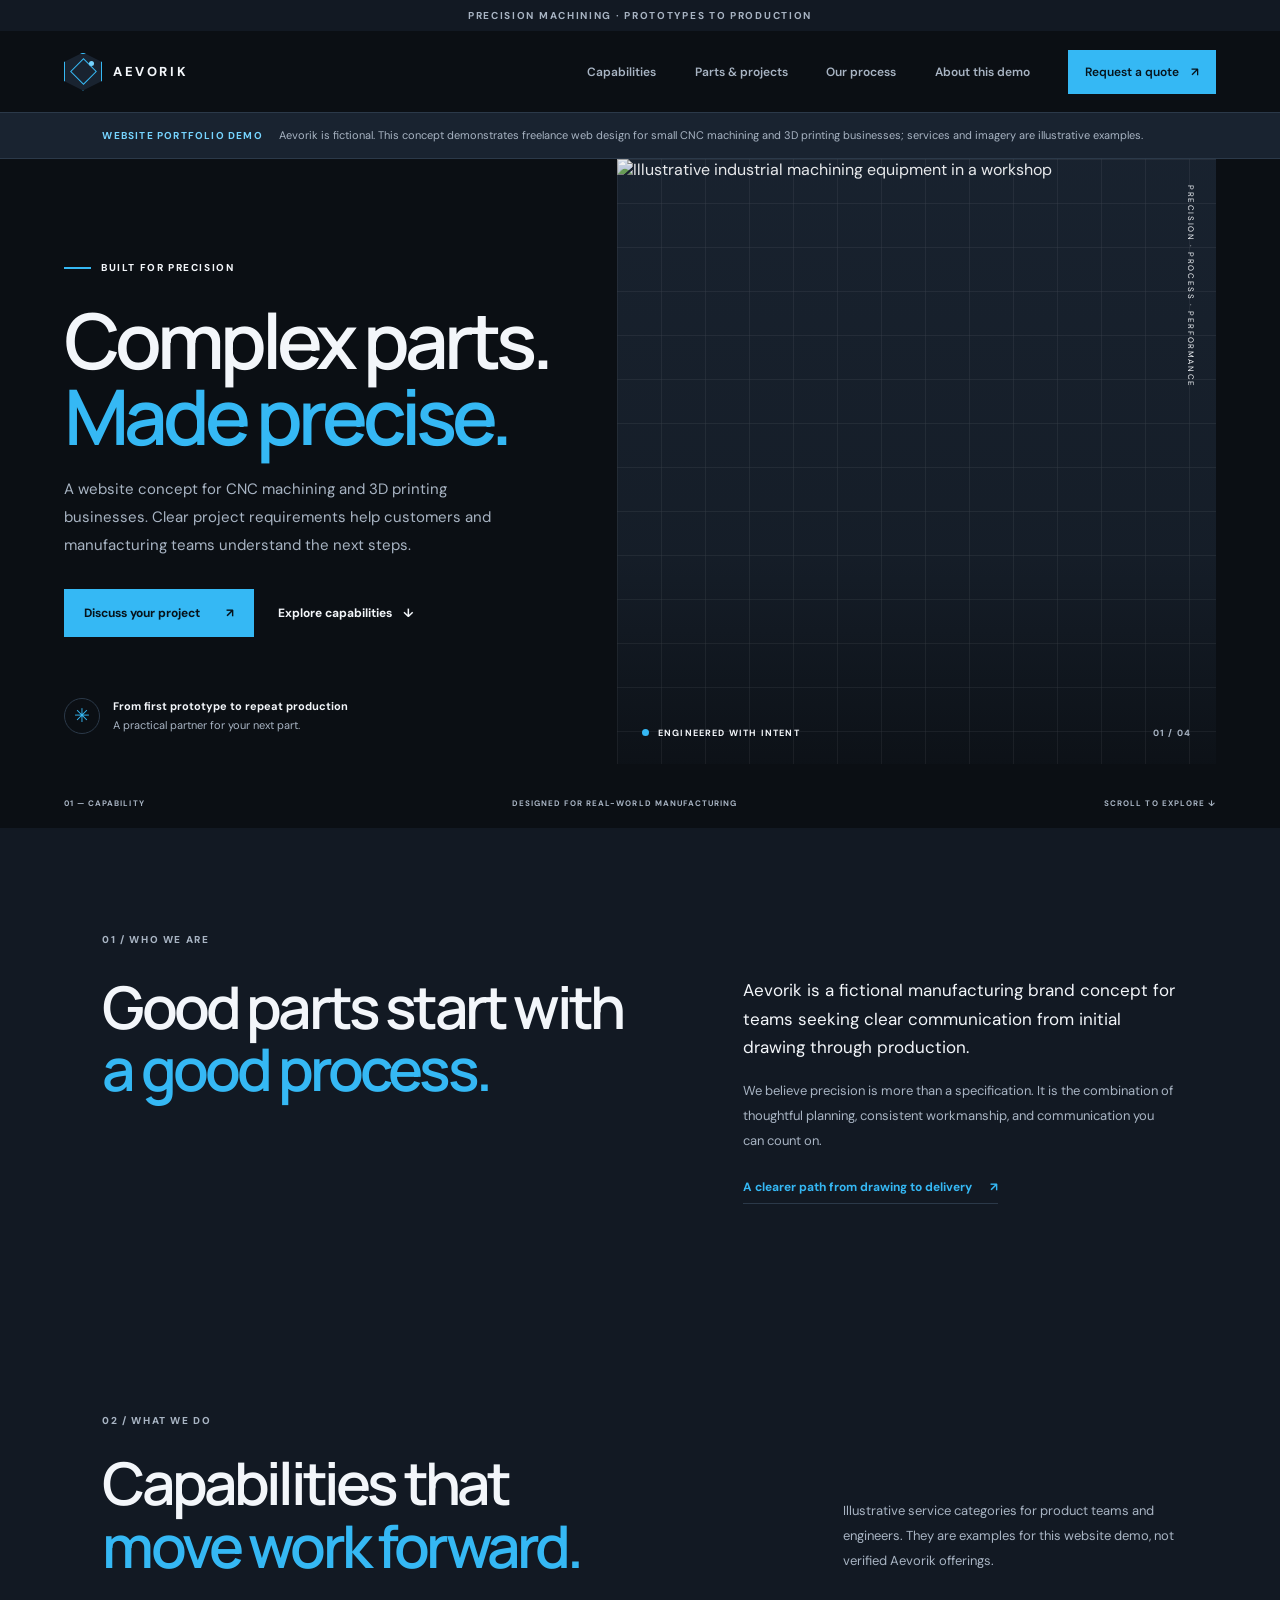
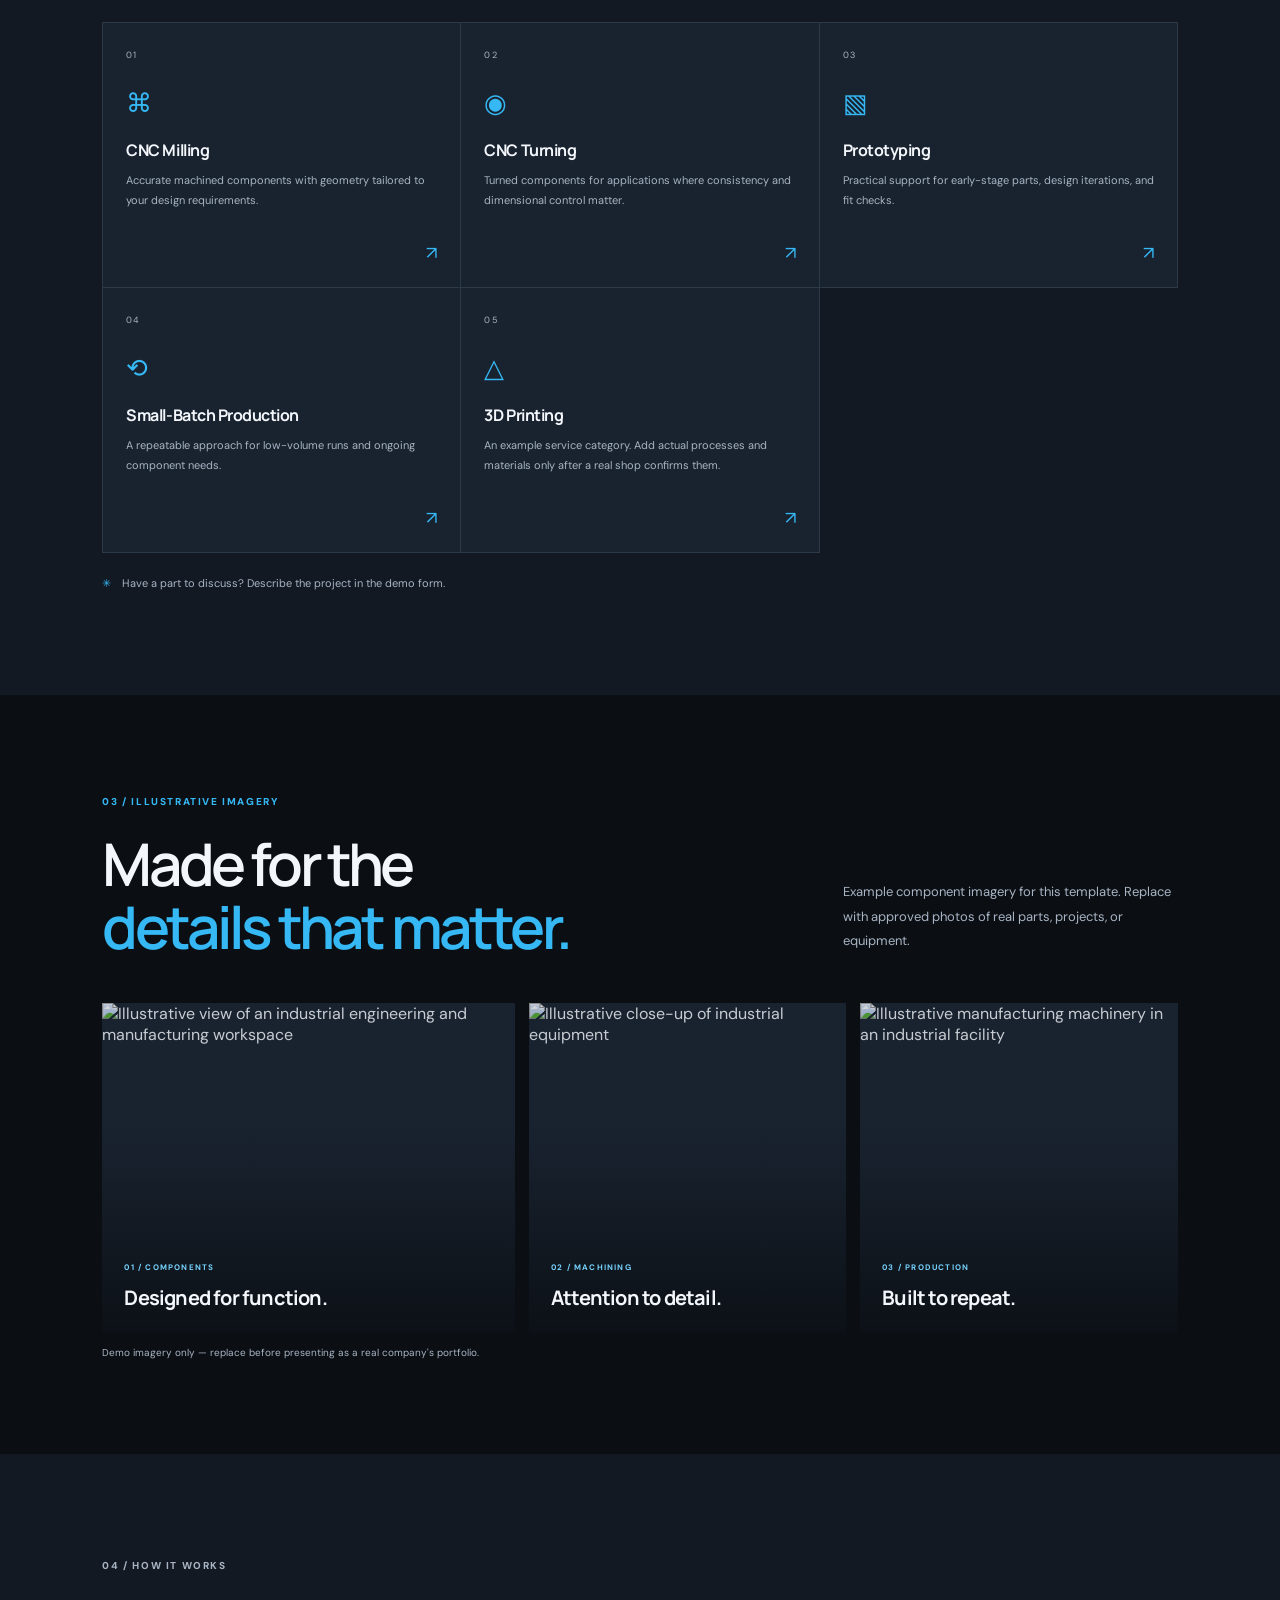
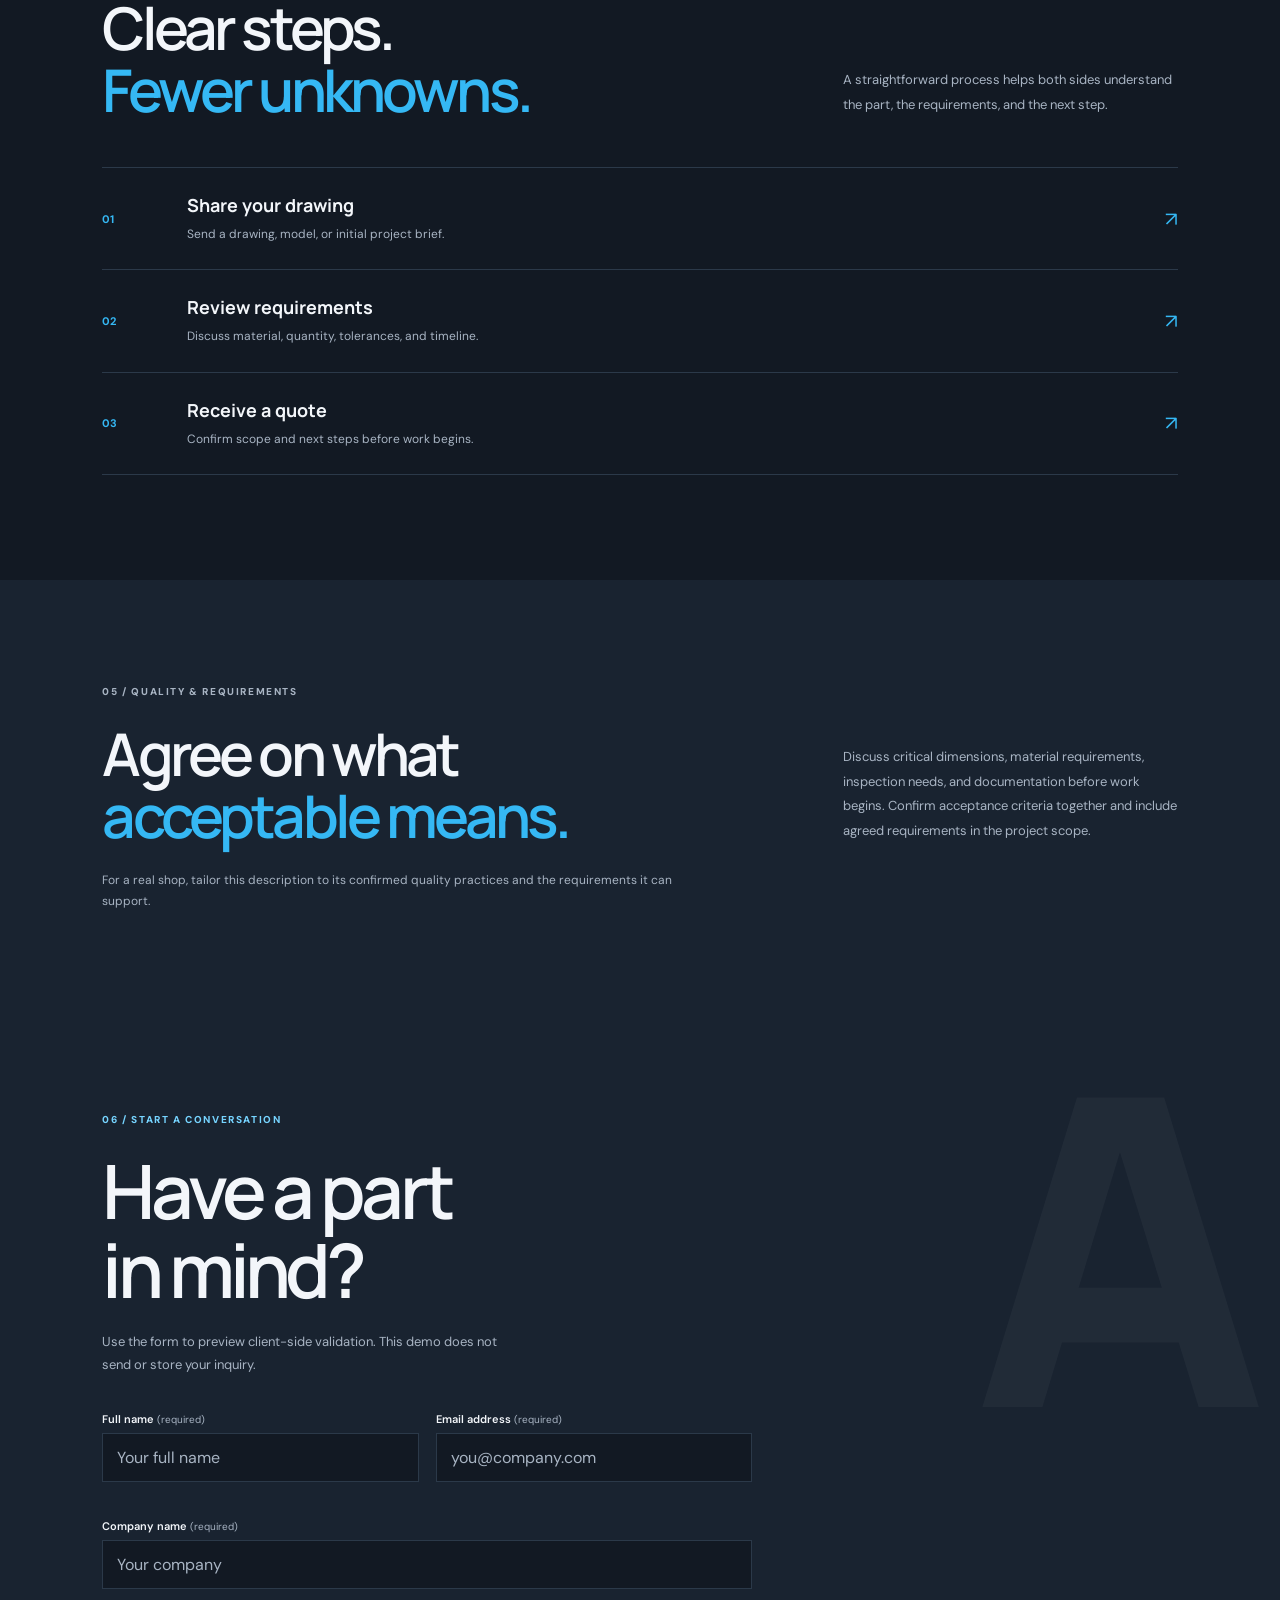
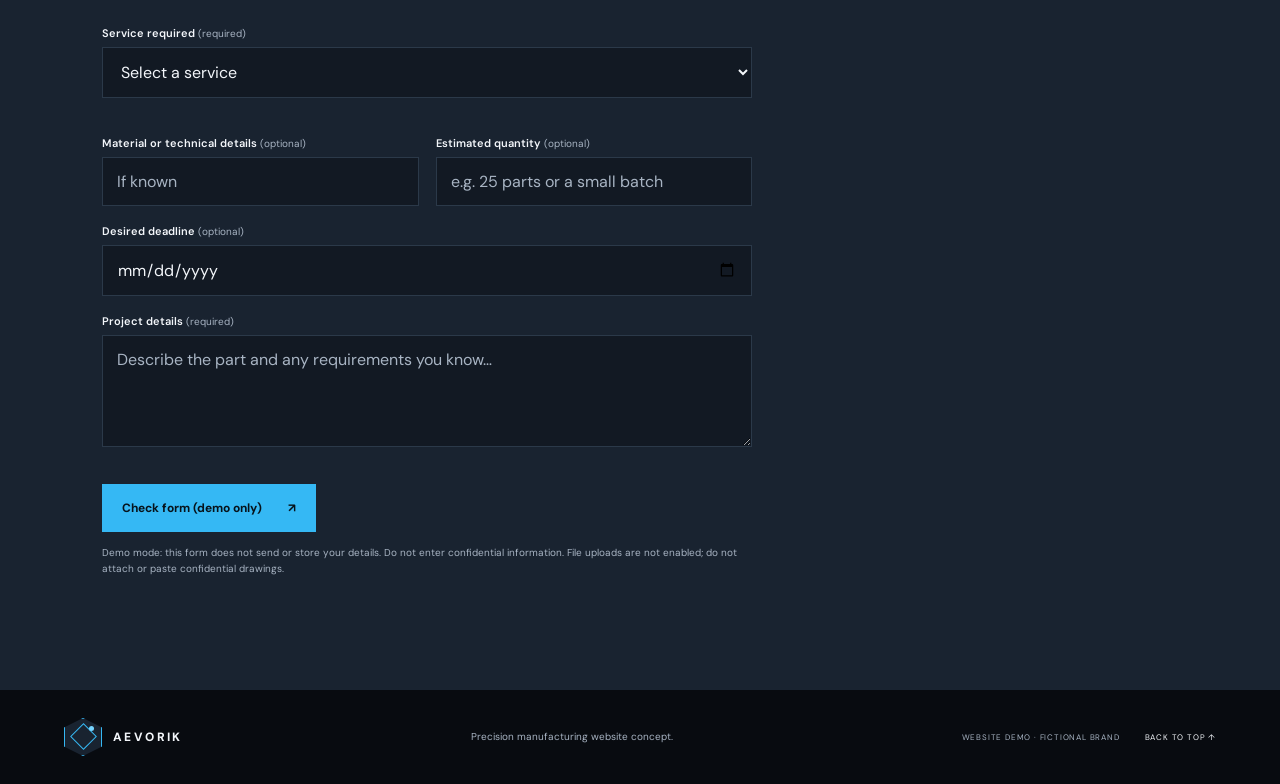
==== index.html @ 2312ad42 "Improve Aevorik demo form and configuration Co-authored-by: Copilot <223556219+Copilot@users.noreply" ====
<!doctype html>
<html lang="en">
<head>
  <meta charset="utf-8">
  <meta name="viewport" content="width=device-width, initial-scale=1">
  <meta name="description" content="Aevorik is a fictional website demo for small CNC machining and 3D-printing businesses, with illustrative service categories and a non-submitting quote form.">
  <meta property="og:title" content="Aevorik | Precision Manufacturing">
  <meta property="og:description" content="A fictional website concept for small CNC machining and 3D-printing businesses. The quote form is not connected to a submission service.">
  <meta property="og:type" content="website">
  <title>Aevorik | Precision Manufacturing</title>
  <link rel="icon" type="image/svg+xml" href="favicon.svg">
  <link rel="preconnect" href="https://fonts.googleapis.com">
  <link rel="preconnect" href="https://fonts.gstatic.com" crossorigin>
  <link href="https://fonts.googleapis.com/css2?family=DM+Sans:wght@400;600;700&family=Manrope:wght@600;700;800&display=swap" rel="stylesheet">
  <link rel="stylesheet" href="style.css">
  <script src="site-config.js" defer></script>
  <script src="script.js" defer></script>
</head>
<body>
  <div class="announcement">PRECISION MACHINING · PROTOTYPES TO PRODUCTION</div>
  <header class="site-header">
    <a class="brand" href="#home" aria-label="Aevorik home">
      <span class="brand-mark" aria-hidden="true"></span>
      <span class="brand-name">AEVORIK</span>
    </a>
    <button class="menu-toggle" type="button" aria-label="Open navigation" aria-controls="main-navigation" aria-expanded="false">☰</button>
    <nav class="nav" id="main-navigation" aria-label="Main navigation">
      <a href="#capabilities">Capabilities</a>
      <a href="#parts">Parts & projects</a>
      <a href="#process">Our process</a>
      <a href="#about-demo">About this demo</a>
      <a class="nav-cta" href="#quote">Request a quote <span aria-hidden="true">↗</span></a>
    </nav>
  </header>

  <aside class="site-demo-notice" id="about-demo" aria-label="About this website demo">
    <strong>Website portfolio demo</strong>
    <span>Aevorik is fictional. This concept demonstrates freelance web design for small CNC machining and 3D printing businesses; services and imagery are illustrative examples.</span>
  </aside>

  <main>
    <section class="hero" id="home">
      <div class="hero-copy">
        <p class="eyebrow"><span class="eyebrow-line"></span> BUILT FOR PRECISION</p>
        <h1>Complex parts.<br><span>Made precise.</span></h1>
        <p class="hero-description">A website concept for CNC machining and 3D printing businesses. Clear project requirements help customers and manufacturing teams understand the next steps.</p>
        <div class="hero-actions">
          <a class="button button-primary" href="#quote">Discuss your project <span aria-hidden="true">↗</span></a>
          <a class="text-link" href="#capabilities">Explore capabilities <span aria-hidden="true">↓</span></a>
        </div>
        <div class="hero-proof">
          <div class="proof-icon" aria-hidden="true">✳</div>
          <p><strong>From first prototype to repeat production</strong><br><span>A practical partner for your next part.</span></p>
        </div>
      </div>
      <div class="hero-visual">
        <div class="visual-grid"></div>
        <img src="https://images.unsplash.com/photo-1567789884554-0b844b597180?auto=format&fit=crop&w=1400&q=85" alt="Illustrative industrial machining equipment in a workshop" width="1400" height="933" fetchpriority="high">
        <div class="visual-label"><span class="status-dot"></span> ENGINEERED WITH INTENT <span class="label-number">01 / 04</span></div>
        <div class="vertical-note">PRECISION · PROCESS · PERFORMANCE</div>
      </div>
      <div class="hero-bottom"><span>01 — CAPABILITY</span><span>DESIGNED FOR REAL-WORLD MANUFACTURING</span><span>SCROLL TO EXPLORE ↓</span></div>
    </section>

    <section class="intro section-wrap">
      <div class="section-kicker">01 / WHO WE ARE</div>
      <div class="intro-content">
        <h2>Good parts start with<br><span>a good process.</span></h2>
        <div>
          <p class="lead"><span data-brand-name>Aevorik</span> is a fictional manufacturing brand concept for teams seeking clear communication from initial drawing through production.</p>
          <p class="muted">We believe precision is more than a specification. It is the combination of thoughtful planning, consistent workmanship, and communication you can count on.</p>
          <a class="underlined-link" href="#process">A clearer path from drawing to delivery <span aria-hidden="true">↗</span></a>
        </div>
      </div>
    </section>

    <section class="capabilities section-wrap" id="capabilities">
      <div class="section-heading">
        <div><div class="section-kicker">02 / WHAT WE DO</div><h2>Capabilities that<br><span>move work forward.</span></h2></div>
        <p>Illustrative service categories for product teams and engineers. They are examples for this website demo, not verified Aevorik offerings.</p>
      </div>
      <div class="capability-grid">
        <article class="capability-card">
          <div class="card-number">01</div><div class="cap-icon" aria-hidden="true">⌘</div>
          <h3>CNC Milling</h3><p>Accurate machined components with geometry tailored to your design requirements.</p><a href="#quote" aria-label="Ask about CNC milling">↗</a>
        </article>
        <article class="capability-card">
          <div class="card-number">02</div><div class="cap-icon" aria-hidden="true">◉</div>
          <h3>CNC Turning</h3><p>Turned components for applications where consistency and dimensional control matter.</p><a href="#quote" aria-label="Ask about CNC turning">↗</a>
        </article>
        <article class="capability-card">
          <div class="card-number">03</div><div class="cap-icon" aria-hidden="true">▧</div>
          <h3>Prototyping</h3><p>Practical support for early-stage parts, design iterations, and fit checks.</p><a href="#quote" aria-label="Ask about prototyping">↗</a>
        </article>
        <article class="capability-card">
          <div class="card-number">04</div><div class="cap-icon" aria-hidden="true">⟲</div>
          <h3>Small-Batch Production</h3><p>A repeatable approach for low-volume runs and ongoing component needs.</p><a href="#quote" aria-label="Ask about production">↗</a>
        </article>
        <article class="capability-card">
          <div class="card-number">05</div><div class="cap-icon" aria-hidden="true">△</div>
          <h3>3D Printing</h3><p>An example service category. Add actual processes and materials only after a real shop confirms them.</p><a href="#quote" aria-label="Ask about 3D printing">↗</a>
        </article>
      </div>
      <div class="capability-footnote"><span aria-hidden="true">✳</span> Have a part to discuss? Describe the project in the demo form.</div>
      <div class="verified-capabilities" id="verified-capabilities" hidden>
        <h3>Business-confirmed capabilities</h3>
        <ul id="verified-capabilities-list"></ul>
      </div>
    </section>

    <section class="parts-section" id="parts">
      <div class="section-wrap">
        <div class="section-heading parts-heading">
          <div><div class="section-kicker">03 / ILLUSTRATIVE IMAGERY</div><h2>Made for the<br><span>details that matter.</span></h2></div>
          <p>Example component imagery for this template. Replace with approved photos of real parts, projects, or equipment.</p>
        </div>
        <div class="parts-grid">
          <article class="part-card part-large">
            <img src="https://images.unsplash.com/photo-1581092160562-40aa08e78837?auto=format&fit=crop&w=1200&q=85" alt="Illustrative view of an industrial engineering and manufacturing workspace" width="1200" height="800" loading="lazy" decoding="async">
            <div class="part-overlay"><span>01 / COMPONENTS</span><h3>Designed for function.</h3></div>
          </article>
          <article class="part-card">
            <img src="https://images.unsplash.com/photo-1581092921461-eab62e97a780?auto=format&fit=crop&w=900&q=85" alt="Illustrative close-up of industrial equipment" width="900" height="600" loading="lazy" decoding="async">
            <div class="part-overlay"><span>02 / MACHINING</span><h3>Attention to detail.</h3></div>
          </article>
          <article class="part-card">
            <img src="https://images.unsplash.com/photo-1565043589221-1a6fd9ae45c7?auto=format&fit=crop&w=900&q=85" alt="Illustrative manufacturing machinery in an industrial facility" width="900" height="1317" loading="lazy" decoding="async">
            <div class="part-overlay"><span>03 / PRODUCTION</span><h3>Built to repeat.</h3></div>
          </article>
        </div>
        <p class="image-disclaimer">Demo imagery only — replace before presenting as a real company's portfolio.</p>
      </div>
    </section>

    <section class="process section-wrap" id="process">
      <div class="section-heading">
        <div><div class="section-kicker">04 / HOW IT WORKS</div><h2>Clear steps.<br><span>Fewer unknowns.</span></h2></div>
        <p>A straightforward process helps both sides understand the part, the requirements, and the next step.</p>
      </div>
      <div class="process-list">
        <div class="process-step"><span class="step-num">01</span><div><h3>Share your drawing</h3><p>Send a drawing, model, or initial project brief.</p></div><span class="step-arrow" aria-hidden="true">↗</span></div>
        <div class="process-step"><span class="step-num">02</span><div><h3>Review requirements</h3><p>Discuss material, quantity, tolerances, and timeline.</p></div><span class="step-arrow" aria-hidden="true">↗</span></div>
        <div class="process-step"><span class="step-num">03</span><div><h3>Receive a quote</h3><p>Confirm scope and next steps before work begins.</p></div><span class="step-arrow" aria-hidden="true">↗</span></div>
      </div>
    </section>

    <section class="quality section-wrap">
      <div class="section-heading">
        <div><div class="section-kicker">05 / QUALITY & REQUIREMENTS</div><h2>Agree on what<br><span>acceptable means.</span></h2></div>
        <p>Discuss critical dimensions, material requirements, inspection needs, and documentation before work begins. Confirm acceptance criteria together and include agreed requirements in the project scope.</p>
      </div>
      <p class="quality-note">For a real shop, tailor this description to its confirmed quality practices and the requirements it can support.</p>
    </section>

    <section class="quote-section" id="quote">
      <div class="quote-decoration" aria-hidden="true">A</div>
      <div class="quote-content">
        <div class="section-kicker light-kicker">06 / START A CONVERSATION</div>
        <h2>Have a part<br>in mind?</h2>
        <p>Use the form to preview client-side validation. This demo does not send or store your inquiry.</p>
        <form id="quote-form" aria-describedby="form-note form-message">
          <div class="form-row">
            <div class="form-field">
              <label for="contact-name">Full name <span class="required-indicator">(required)</span></label>
              <input id="contact-name" name="name" type="text" autocomplete="name" required maxlength="100" aria-describedby="name-error" placeholder="Your full name">
              <span class="field-error" id="name-error"></span>
            </div>
            <div class="form-field">
              <label for="contact-email">Email address <span class="required-indicator">(required)</span></label>
              <input id="contact-email" name="email" type="email" autocomplete="email" required maxlength="254" aria-describedby="email-error" placeholder="you@company.com">
              <span class="field-error" id="email-error"></span>
            </div>
          </div>
          <div class="form-field">
            <label for="company-name">Company name <span class="required-indicator">(required)</span></label>
            <input id="company-name" name="company" type="text" autocomplete="organization" required maxlength="120" aria-describedby="company-error" placeholder="Your company">
            <span class="field-error" id="company-error"></span>
          </div>
          <div class="form-field">
            <label for="service-required">Service required <span class="required-indicator">(required)</span></label>
            <select id="service-required" name="service" required aria-describedby="service-error">
              <option value="" selected disabled>Select a service</option>
              <option value="CNC Milling">CNC Milling</option>
              <option value="CNC Turning">CNC Turning</option>
              <option value="3D Printing">3D Printing</option>
              <option value="Prototyping">Prototyping</option>
              <option value="Small-Batch Production">Small-Batch Production</option>
              <option value="Other / Not Sure Yet">Other / Not Sure Yet</option>
            </select>
            <span class="field-error" id="service-error"></span>
          </div>
          <div class="form-row">
            <div class="form-field">
              <label for="project-material">Material or technical details <span class="optional-indicator">(optional)</span></label>
              <input id="project-material" name="material" type="text" maxlength="150" placeholder="If known">
            </div>
            <div class="form-field">
              <label for="project-quantity">Estimated quantity <span class="optional-indicator">(optional)</span></label>
              <input id="project-quantity" name="quantity" type="text" maxlength="80" placeholder="e.g. 25 parts or a small batch">
            </div>
          </div>
          <div class="form-field">
            <label for="project-deadline">Desired deadline <span class="optional-indicator">(optional)</span></label>
            <input id="project-deadline" name="deadline" type="date">
          </div>
          <div class="form-field">
            <label for="project-details">Project details <span class="required-indicator">(required)</span></label>
            <textarea id="project-details" name="project" rows="4" required minlength="10" maxlength="2000" aria-describedby="project-error" placeholder="Describe the part and any requirements you know…"></textarea>
            <span class="field-error" id="project-error"></span>
          </div>
          <button class="button button-light" type="submit" disabled>Check form (demo only) <span aria-hidden="true">↗</span></button>
          <p class="form-note" id="form-note">Demo mode: this form does not send or store your details. Do not enter confidential information. File uploads are not enabled; do not attach or paste confidential drawings.</p>
          <p class="form-note contact-fallback" id="contact-fallback" hidden></p>
          <p class="form-message" id="form-message" role="status" aria-live="polite" tabindex="-1"></p>
        </form>
      </div>
    </section>
  </main>

  <footer class="footer">
    <a class="brand brand-footer" href="#home" aria-label="Aevorik home"><span class="brand-mark" aria-hidden="true"></span><span class="brand-name">AEVORIK</span></a>
    <p>Precision manufacturing website concept.</p>
    <div class="footer-right"><span>WEBSITE DEMO · FICTIONAL BRAND</span><a href="#home">BACK TO TOP ↑</a></div>
  </footer>
</body>
</html>
---- style.css ----
/* AEVORIK — precision manufacturing website demo */
:root {
  --ink: #F3F6FA;
  --ink-soft: #A8B4C3;
  --paper: #0B0F14;
  --white: #F3F6FA;
  --line: #2B3949;
  --accent: #35B8F4;
  --accent-hover: #76D4FF;
  --muted: #A8B4C3;
  --surface: #192330;
  --surface-raised: #121923;
  --surface-hover: #202C3A;
  --footer-background: #080B10;
  --on-accent: #07131B;
  --danger: #FF817A;
  --font-body: "DM Sans", Arial, sans-serif;
  --font-display: "Manrope", Arial, sans-serif;
}
* { box-sizing: border-box; }
html { scroll-behavior: smooth; scroll-padding-top: 90px; }
body { margin: 0; color: var(--ink); background: var(--paper); font-family: var(--font-body); -webkit-font-smoothing: antialiased; }
a { color: inherit; text-decoration: none; }
button, input, select, textarea { font: inherit; }
a:focus-visible, button:focus-visible, input:focus-visible, select:focus-visible, textarea:focus-visible {
  outline: 3px solid var(--accent-hover);
  outline-offset: 3px;
}
.announcement { padding: 9px 5vw; color: var(--ink-soft); background: var(--surface-raised); text-align: center; font-size: 10px; font-weight: 700; letter-spacing: .17em; }
.site-header { height: 82px; padding: 0 5vw; display: flex; align-items: center; justify-content: space-between; background: var(--paper); border-bottom: 1px solid var(--line); position: sticky; top: 0; z-index: 20; }
.brand { display: inline-flex; align-items: center; gap: 11px; }
.brand-mark { width: 38px; height: 38px; position: relative; display: grid; place-items: center; overflow: hidden; border: 1px solid var(--accent); background: var(--surface); clip-path: polygon(50% 0, 100% 25%, 100% 75%, 50% 100%, 0 75%, 0 25%); }
.brand-mark::before { content: ""; width: 17px; height: 17px; border: 1px solid var(--accent); transform: rotate(45deg); }
.brand-mark::after { content: ""; width: 5px; height: 5px; position: absolute; top: 7px; right: 7px; border-radius: 50%; background: var(--accent-hover); }
.brand-name { color: var(--ink); font-size: 13px; letter-spacing: .2em; font-weight: 800; line-height: 1.35; }
.nav { display: flex; align-items: center; gap: clamp(18px, 3vw, 42px); font-size: 12px; font-weight: 600; }
.nav a { min-height: 44px; display: inline-flex; align-items: center; }
.nav a:not(.nav-cta) { color: var(--ink-soft); }
.nav a:not(.nav-cta):hover, .text-link:hover, .underlined-link:hover { color: var(--accent-hover); text-decoration: underline; text-underline-offset: 4px; }
.nav-cta:hover { background: var(--accent-hover); }
.nav-cta { background: var(--accent); color: var(--on-accent); padding: 13px 17px; }
.nav-cta span { margin-left: 12px; color: var(--on-accent); }
.menu-toggle { display: none; min-width: 44px; min-height: 44px; border: 1px solid var(--line); background: var(--surface); color: var(--ink); font-size: 24px; cursor: pointer; }
.site-demo-notice { padding: 13px 8vw; display: flex; flex-wrap: wrap; align-items: baseline; gap: 8px 16px; border-bottom: 1px solid var(--line); background: var(--surface); color: var(--muted); font-size: 11px; line-height: 1.7; }
.site-demo-notice strong { color: var(--accent-hover); font-size: 10px; letter-spacing: .12em; text-transform: uppercase; }
.hero { min-height: 610px; display: grid; grid-template-columns: 48% 52%; position: relative; padding: 0 5vw 64px; background: var(--paper); }
.hero-copy { padding: clamp(55px, 8vw, 112px) 7% 30px 0; z-index: 1; }
.eyebrow, .section-kicker { font-size: 10px; font-weight: 800; letter-spacing: .16em; }
.eyebrow { display: flex; align-items: center; gap: 10px; }
.eyebrow-line { display: inline-block; width: 27px; height: 2px; background: var(--accent); }
h1, h2, h3, p { margin-top: 0; }
h1, h2 { font-family: var(--font-display); letter-spacing: -.065em; }
h1 { margin: 28px 0 22px; font-size: clamp(48px, 6vw, 82px); line-height: .99; font-weight: 600; }
h1 span, h2 span { color: var(--accent); }
.hero-description { max-width: 430px; color: var(--muted); font-size: 15px; line-height: 1.85; }
.hero-actions { margin-top: 30px; display: flex; flex-wrap: wrap; align-items: center; gap: 24px; }
.button { display: inline-flex; justify-content: center; align-items: center; gap: 26px; padding: 16px 20px; border: 0; font: 700 12px var(--font-body); cursor: pointer; transition: transform .2s, background .2s; }
.button:hover { transform: translateY(-2px); }
.button-primary { background: var(--accent); color: var(--on-accent); }
.button-primary:hover { background: var(--accent-hover); }
.button-primary span { color: var(--on-accent); }
.text-link, .underlined-link { font-size: 12px; font-weight: 700; }
.text-link span { margin-left: 8px; }
.hero-proof { margin-top: 60px; display: flex; align-items: center; gap: 13px; }
.proof-icon { width: 36px; height: 36px; display: grid; place-items: center; border: 1px solid var(--line); border-radius: 50%; color: var(--accent); font-size: 19px; }
.hero-proof p { margin: 0; font-size: 11px; line-height: 1.65; }
.hero-proof p span { color: var(--muted); }
.hero-visual { min-height: 500px; position: relative; overflow: hidden; background: var(--surface); }
.hero-visual img { width: 100%; height: 100%; position: absolute; inset: 0; object-fit: cover; filter: saturate(.65); }
.hero-visual:after { content: ""; position: absolute; inset: 0; background: linear-gradient(180deg, rgba(11,15,20,.05), rgba(11,15,20,.28) 65%, rgba(11,15,20,.88)); pointer-events: none; }
.visual-grid { position: absolute; z-index: 2; inset: 0; opacity: .14; background-image: linear-gradient(rgba(255,255,255,.4) 1px, transparent 1px), linear-gradient(90deg, rgba(255,255,255,.4) 1px, transparent 1px); background-size: 44px 44px; pointer-events: none; }
.visual-label { position: absolute; z-index: 3; bottom: 25px; left: 25px; right: 25px; display: flex; align-items: center; gap: 9px; color: var(--white); font-size: 9px; font-weight: 700; letter-spacing: .13em; }
.status-dot { width: 7px; height: 7px; border-radius: 50%; background: var(--accent); }
.label-number { margin-left: auto; color: var(--ink-soft); }
.vertical-note { position: absolute; z-index: 3; top: 26px; right: 20px; writing-mode: vertical-rl; color: var(--white); font-size: 8px; letter-spacing: .2em; }
.hero-bottom { position: absolute; left: 5vw; right: 5vw; bottom: 20px; display: flex; justify-content: space-between; gap: 10px; color: var(--muted); font-size: 8px; font-weight: 700; letter-spacing: .13em; }
.section-wrap { padding: 105px 8vw; }
.intro { background: var(--surface-raised); }
.section-kicker { color: var(--ink-soft); }
.intro-content { display: grid; grid-template-columns: 1fr .8fr; gap: 9%; margin-top: 30px; }
h2 { margin-bottom: 0; font-size: clamp(38px, 4.6vw, 61px); line-height: 1.06; font-weight: 600; }
.lead { font-size: 17px; line-height: 1.7; color: var(--ink); }
.muted { color: var(--muted); font-size: 13px; line-height: 1.9; }
.underlined-link { display: inline-block; margin-top: 13px; padding-bottom: 8px; border-bottom: 1px solid var(--line); color: var(--accent); }
.underlined-link span { margin-left: 15px; }
.section-heading { display: flex; align-items: end; justify-content: space-between; gap: 35px; margin-bottom: 45px; }
.section-heading h2 { margin-top: 25px; }
.section-heading > p { max-width: 335px; margin-bottom: 4px; color: var(--muted); font-size: 13px; line-height: 1.9; }
.capabilities { background: var(--surface-raised); }
.capability-grid { display: grid; grid-template-columns: repeat(3, 1fr); border-top: 1px solid var(--line); border-left: 1px solid var(--line); }
.capability-card { position: relative; min-height: 265px; padding: 26px 23px; border-right: 1px solid var(--line); border-bottom: 1px solid var(--line); background: var(--surface); transition: background .2s, border-color .2s; }
.capability-card:hover { background: var(--surface-hover); border-color: var(--accent); }
.card-number { font-size: 9px; letter-spacing: .12em; color: var(--ink-soft); }
.cap-icon { margin: 25px 0 19px; font-size: 26px; color: var(--accent); }
.capability-card h3 { margin-bottom: 10px; font-family: var(--font-display); font-size: 16px; letter-spacing: -.03em; }
.capability-card p { color: var(--muted); font-size: 11px; line-height: 1.8; }
.capability-card > a { position: absolute; bottom: 22px; right: 23px; color: var(--accent); font-size: 18px; }
.capability-footnote { margin-top: 23px; color: var(--muted); font-size: 11px; }
.capability-footnote span { margin-right: 8px; color: var(--accent); }
.verified-capabilities { margin-top: 28px; padding: 20px 22px; border: 1px solid var(--line); background: var(--surface); }
.verified-capabilities h3 { margin-bottom: 12px; font-family: var(--font-display); font-size: 16px; }
.verified-capabilities ul { display: grid; grid-template-columns: repeat(2, minmax(0, 1fr)); gap: 10px 24px; margin: 0; padding-left: 18px; color: var(--muted); font-size: 12px; line-height: 1.7; }
.verified-capabilities strong { color: var(--ink); }
.parts-section { padding: 100px 0 95px; background: var(--paper); color: var(--ink); }
.parts-section .section-kicker { color: var(--accent); }
.parts-section .section-wrap { padding-top: 0; padding-bottom: 0; }
.parts-section h2 span { color: var(--accent); }
.parts-section .section-heading > p { color: var(--muted); }
.parts-grid { display: grid; grid-template-columns: 1.3fr 1fr 1fr; gap: 14px; }
.part-card { position: relative; height: 330px; overflow: hidden; background: var(--surface); }
.part-card img { width: 100%; height: 100%; object-fit: cover; opacity: .8; transition: transform .5s; }
.part-card:hover img { transform: scale(1.04); }
.part-card:after { content: ""; position: absolute; inset: 0; background: linear-gradient(0deg, rgba(11,15,20,.9), transparent 65%); }
.part-overlay { position: absolute; z-index: 1; left: 22px; right: 20px; bottom: 22px; }
.part-overlay span { font-size: 8px; letter-spacing: .15em; color: var(--accent-hover); font-weight: 700; }
.part-overlay h3 { margin: 9px 0 0; font-family: var(--font-display); font-size: 20px; letter-spacing: -.04em; }
.image-disclaimer { margin: 13px 0 0; color: var(--muted); font-size: 10px; }
.process { background: var(--surface-raised); }
.quality { background: var(--surface); }
.quality .section-heading { margin-bottom: 22px; }
.quality-note { max-width: 600px; margin: 0; color: var(--muted); font-size: 12px; line-height: 1.8; }
.process-list { border-top: 1px solid var(--line); }
.process-step { display: grid; grid-template-columns: 70px 1fr 35px; align-items: center; gap: 15px; padding: 25px 0; border-bottom: 1px solid var(--line); }
.step-num { color: var(--accent); font-size: 11px; font-weight: 700; }
.process-step h3 { margin: 0 0 7px; font-family: var(--font-display); font-size: 18px; }
.process-step p { margin: 0; color: var(--muted); font-size: 12px; line-height: 1.7; }
.step-arrow { justify-self: end; font-size: 20px; color: var(--accent); }
.quote-section { position: relative; overflow: hidden; padding: 95px 8vw 100px; background: var(--surface); color: var(--ink); }
.quote-content { position: relative; z-index: 1; max-width: 760px; }
.light-kicker { color: var(--accent-hover); }
.quote-section h2 { margin-top: 25px; font-size: clamp(48px, 6vw, 75px); }
.quote-section h2 span { color: var(--accent); }
.quote-content > p { max-width: 400px; margin: 20px 0 35px; color: var(--muted); font-size: 13px; line-height: 1.8; }
.quote-decoration { position: absolute; top: 10px; right: 6vw; color: rgba(243,246,250,.035); font: 800 clamp(200px, 35vw, 430px)/1 var(--font-display); letter-spacing: -.15em; }
.quote-decoration span { color: rgba(53,184,244,.12); }
#quote-form { max-width: 650px; }
.form-row { display: grid; grid-template-columns: 1fr 1fr; gap: 17px; }
#quote-form .form-field { min-width: 0; margin-bottom: 18px; }
#quote-form label { display: block; margin-bottom: 7px; color: var(--ink); font-size: 11px; font-weight: 600; }
#quote-form input, #quote-form select, #quote-form textarea { width: 100%; display: block; margin-top: 8px; padding: 13px 14px; border: 1px solid var(--line); border-radius: 0; background: var(--surface-raised); color: var(--ink); font: 16px var(--font-body); }
#quote-form label + input, #quote-form label + select, #quote-form label + textarea { margin-top: 0; }
#quote-form input:focus-visible, #quote-form select:focus-visible, #quote-form textarea:focus-visible { border-color: var(--accent-hover); outline-color: var(--accent-hover); }
#quote-form input::placeholder, #quote-form textarea::placeholder { color: var(--muted); }
#quote-form select option { color: var(--ink); background: var(--surface-raised); }
#quote-form [aria-invalid="true"] { border-color: var(--danger); }
#quote-form [aria-invalid="true"]:focus-visible { outline-color: var(--danger); }
#quote-form textarea { resize: vertical; }
.required-indicator { color: var(--muted); font-size: 10px; font-weight: 400; }
.optional-indicator { color: var(--muted); font-size: 10px; font-weight: 400; }
.field-error { display: block; min-height: 1.3em; margin-top: 5px; color: var(--danger); font-size: 11px; line-height: 1.4; }
.button:disabled { cursor: wait; opacity: .75; }
.button-light { background: var(--accent); color: var(--on-accent); }
.button-light:hover { background: var(--accent-hover); }
.form-note, .form-message { margin: 13px 0 0; color: var(--muted); font-size: 10px; line-height: 1.6; }
.form-message { color: var(--accent-hover); }
.form-message[data-state="validation-error"] { color: var(--danger); }
.contact-fallback a { color: var(--accent-hover); text-decoration: underline; text-underline-offset: 3px; }
.footer { padding: 28px 5vw; display: flex; align-items: center; justify-content: space-between; gap: 20px; background: var(--footer-background); color: var(--ink); }
.brand-footer .brand-name { font-size: 12px; }
.footer > p { margin: 0; color: var(--muted); font-size: 10px; }
.footer-right { display: flex; align-items: center; gap: 25px; color: var(--muted); font-size: 8px; letter-spacing: .1em; }
.footer-right a { color: var(--ink); }
.footer a:hover { color: var(--accent-hover); }
@media (prefers-reduced-motion: reduce) {
  html { scroll-behavior: auto; }
  *, *::before, *::after { scroll-behavior: auto !important; transition-duration: .01ms !important; animation-duration: .01ms !important; animation-iteration-count: 1 !important; }
}
@media (max-width: 900px) {
  .hero { grid-template-columns: 1fr 1fr; }
  .hero-copy { padding-right: 6%; }
  .capability-grid { grid-template-columns: repeat(2, 1fr); }
  .capability-card { min-height: 235px; }
  .section-wrap { padding: 80px 6vw; }
  .parts-section .section-wrap { padding-top: 0; padding-bottom: 0; }
  .parts-grid { grid-template-columns: 1fr 1fr; }
  .part-large { grid-column: span 2; height: 300px; }
}
@media (max-width: 650px) {
  .announcement { font-size: 8px; }
  .site-header { height: 70px; }
  .menu-toggle { display: block; cursor: pointer; }
  .nav { display: none; position: absolute; top: 69px; left: 0; right: 0; padding: 18px 5vw 24px; background: var(--paper); border-bottom: 1px solid var(--line); flex-direction: column; align-items: stretch; gap: 0; }
  .nav.is-open { display: flex; }
  .nav a { padding: 14px 0; }
  .nav .nav-cta { margin-top: 8px; padding: 14px; text-align: center; }
  .hero { display: flex; flex-direction: column; padding: 0 5vw 55px; }
  .hero-copy { padding: 54px 0 35px; }
  h1 { font-size: clamp(48px, 14vw, 68px); }
  .hero-description { font-size: 14px; }
  .hero-proof { margin-top: 38px; }
  .hero-visual { min-height: 350px; }
  .hero-bottom { bottom: 18px; font-size: 7px; }
  .hero-bottom span:nth-child(2) { display: none; }
  .section-wrap { padding: 70px 6vw; }
  .intro-content, .section-heading { display: block; }
  .site-demo-notice { padding-right: 6vw; padding-left: 6vw; }
  .intro-content > div { margin-top: 28px; }
  .section-heading > p { margin-top: 20px; }
  .capability-grid { grid-template-columns: 1fr 1fr; }
  .capability-card { min-height: 245px; padding: 19px 15px; }
  .capability-card h3 { font-size: 14px; }
  .capability-card p { font-size: 10px; }
  .parts-section { padding: 70px 0; }
  .parts-section .section-wrap { padding-left: 6vw; padding-right: 6vw; }
  .parts-grid { grid-template-columns: 1fr; }
  .part-large { grid-column: auto; height: 270px; }
  .part-card { height: 245px; }
  .process-step { grid-template-columns: 35px 1fr 25px; gap: 10px; }
  .process-step h3 { font-size: 16px; }
  .quote-section { padding: 70px 6vw; }
  .form-row { grid-template-columns: 1fr; gap: 0; }
  .verified-capabilities ul { grid-template-columns: 1fr; }
  .footer { flex-wrap: wrap; }
  .footer > p { order: 3; width: 100%; }
  .footer-right { margin-left: auto; flex-direction: column; align-items: flex-end; gap: 9px; }
}
@media (max-width: 375px) {
  .site-header { padding-right: 4vw; padding-left: 4vw; }
  .brand { gap: 8px; }
  .brand-name { font-size: 10px; }
  .hero { padding-right: 4vw; padding-left: 4vw; }
  h1 { font-size: clamp(43px, 13vw, 50px); }
  .hero-actions { align-items: flex-start; flex-direction: column; gap: 17px; }
  .capability-card { padding-right: 12px; padding-left: 12px; }
  .footer-right { font-size: 7px; }
}
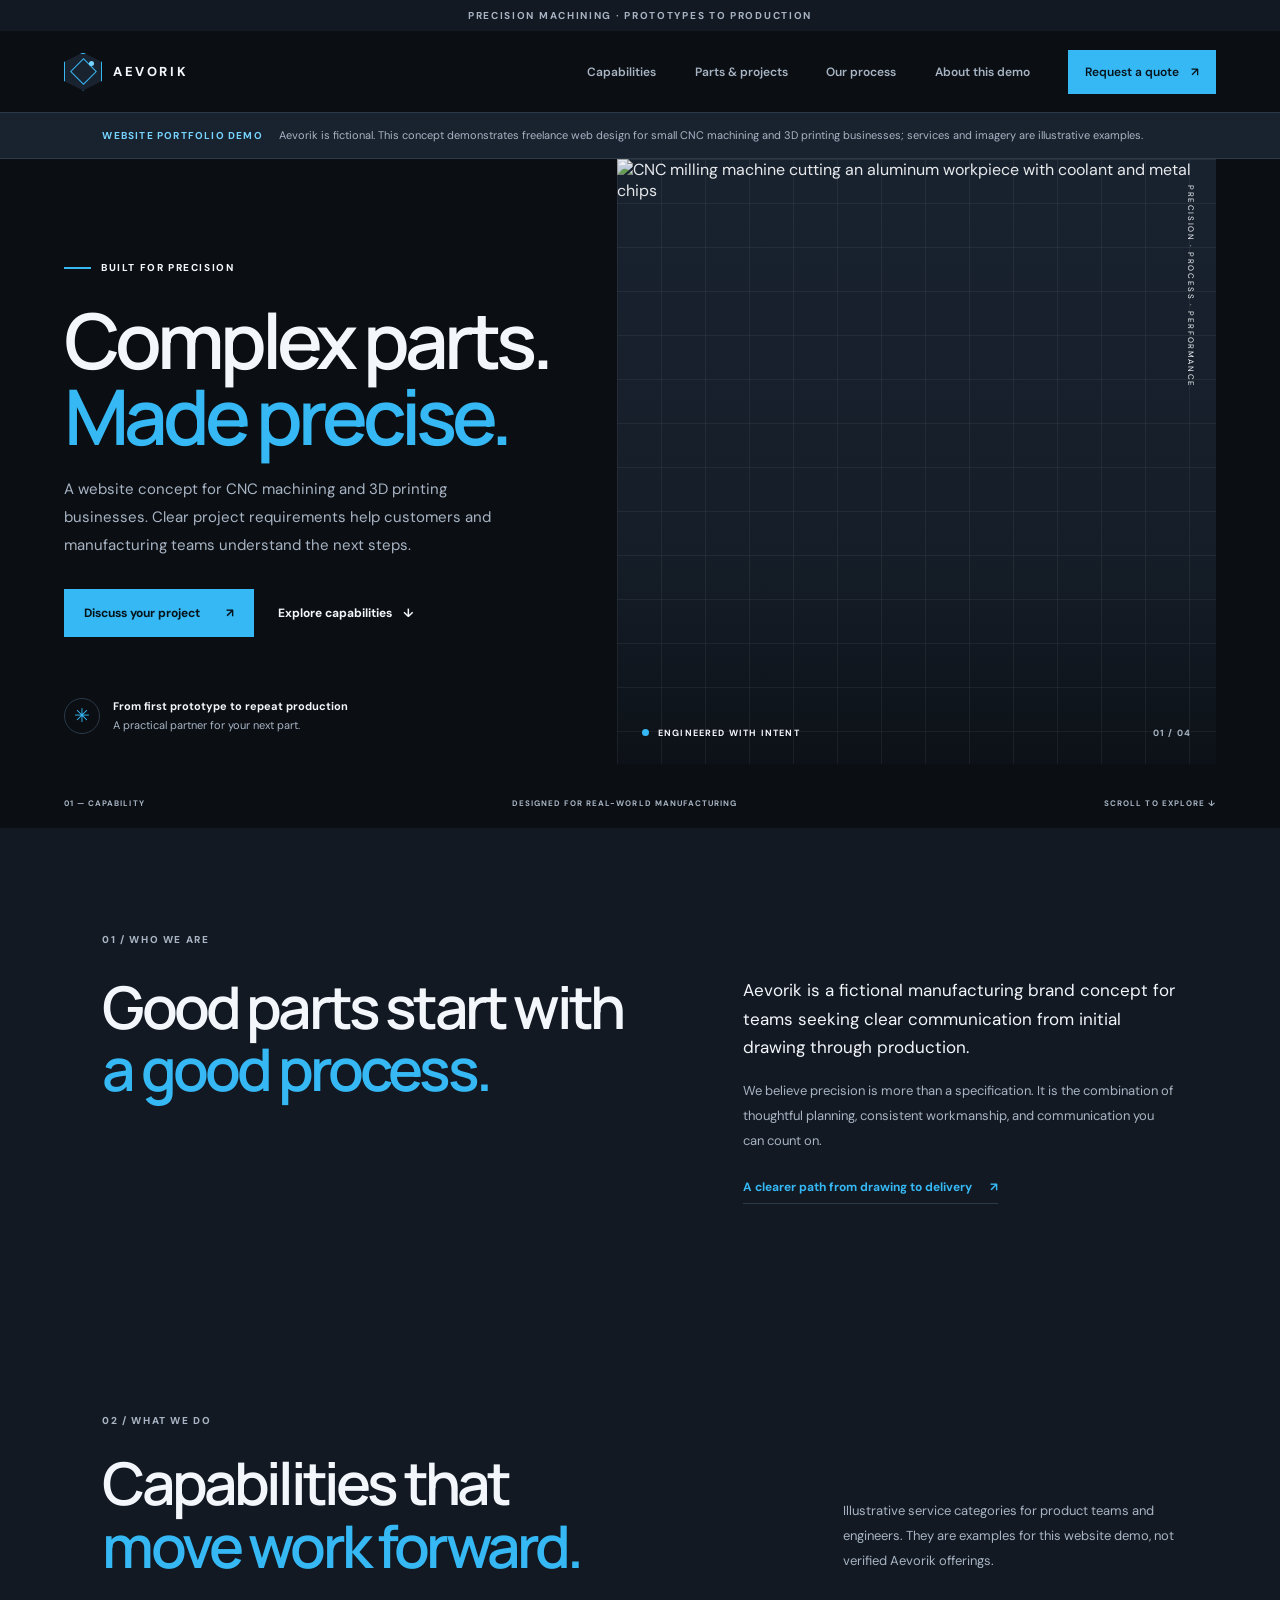
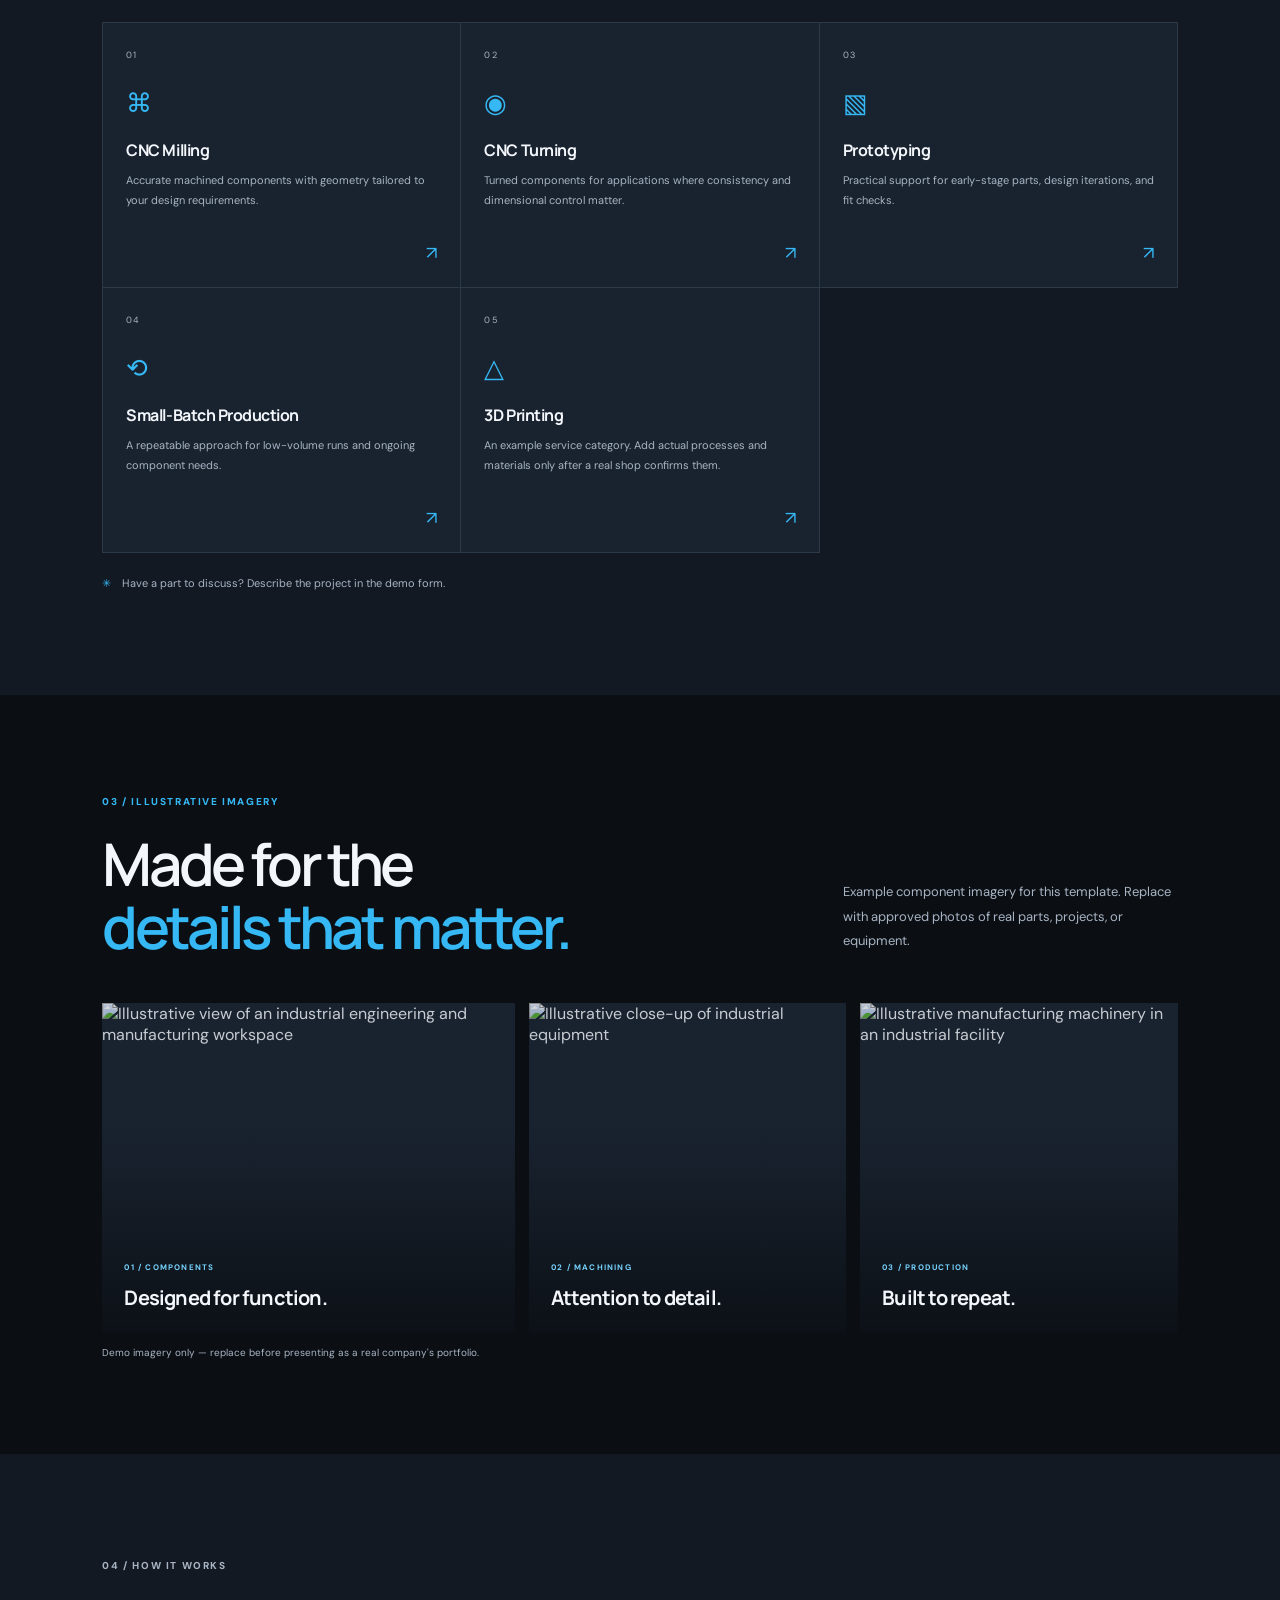
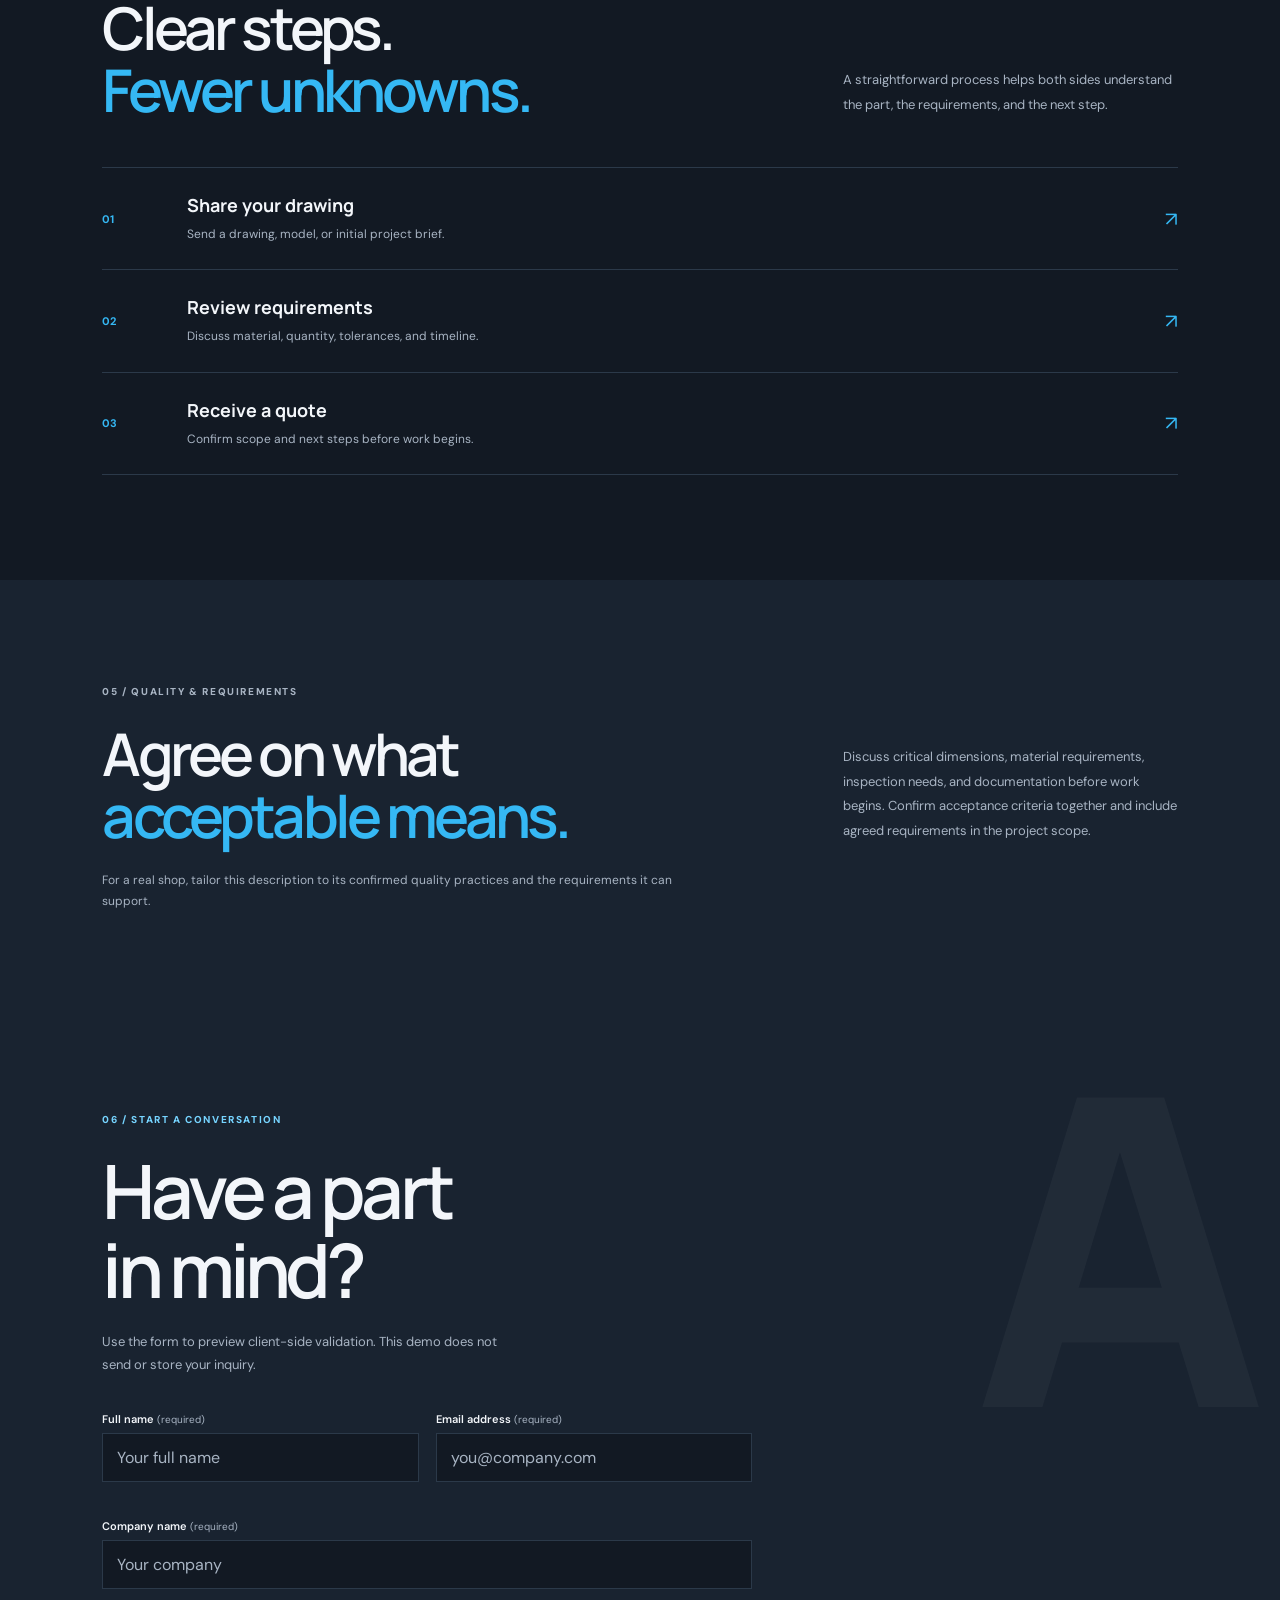
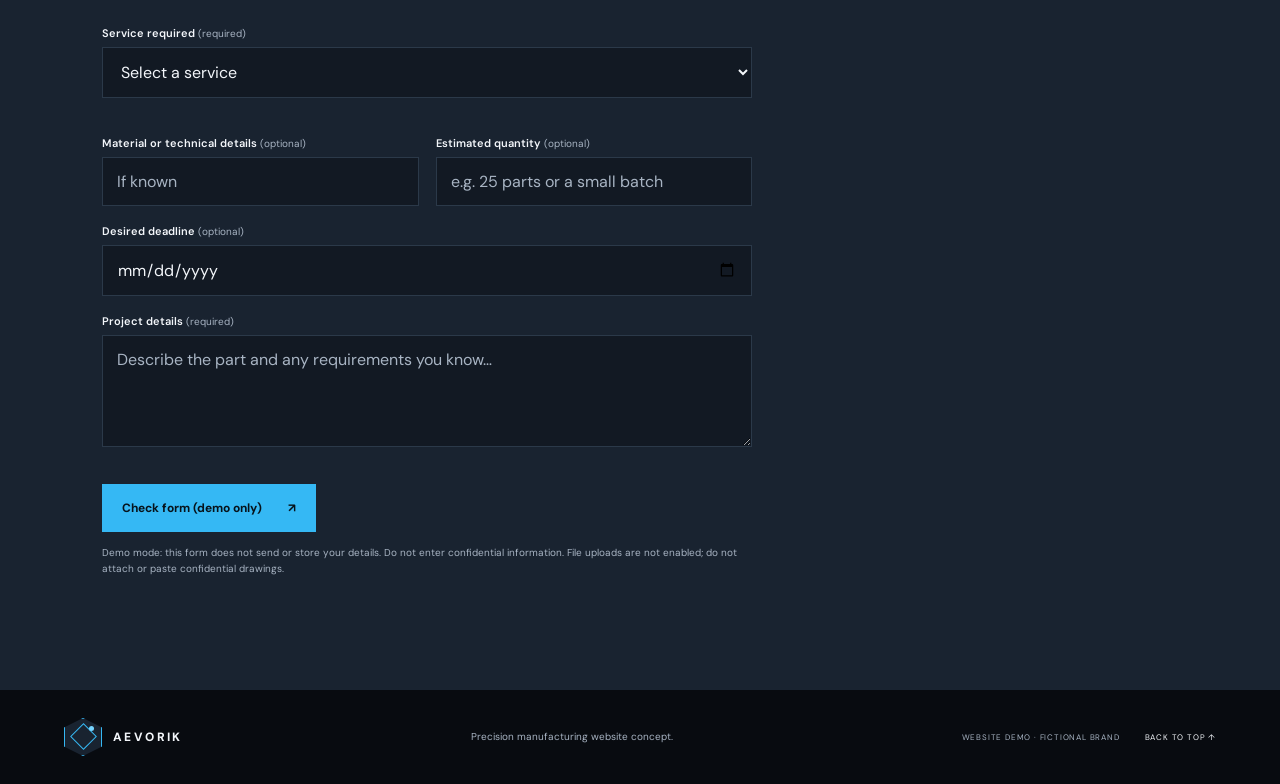
==== commit befe14dc: "Replace hero image with CNC milling photo Co-authored-by: Copilot <223556219+Copilot@users.noreply.g" ====
--- a/index.html
+++ b/index.html
@@ -55,7 +55,7 @@
       </div>
       <div class="hero-visual">
         <div class="visual-grid"></div>
-        <img src="https://images.unsplash.com/photo-1567789884554-0b844b597180?auto=format&fit=crop&w=1400&q=85" alt="Illustrative industrial machining equipment in a workshop" width="1400" height="933" fetchpriority="high">
+        <img src="https://images.unsplash.com/photo-1740209475472-aa7d280f7452?auto=format&fit=crop&w=1400&q=85" alt="CNC milling machine cutting an aluminum workpiece with coolant and metal chips" width="1400" height="935" fetchpriority="high">
         <div class="visual-label"><span class="status-dot"></span> ENGINEERED WITH INTENT <span class="label-number">01 / 04</span></div>
         <div class="vertical-note">PRECISION · PROCESS · PERFORMANCE</div>
       </div>
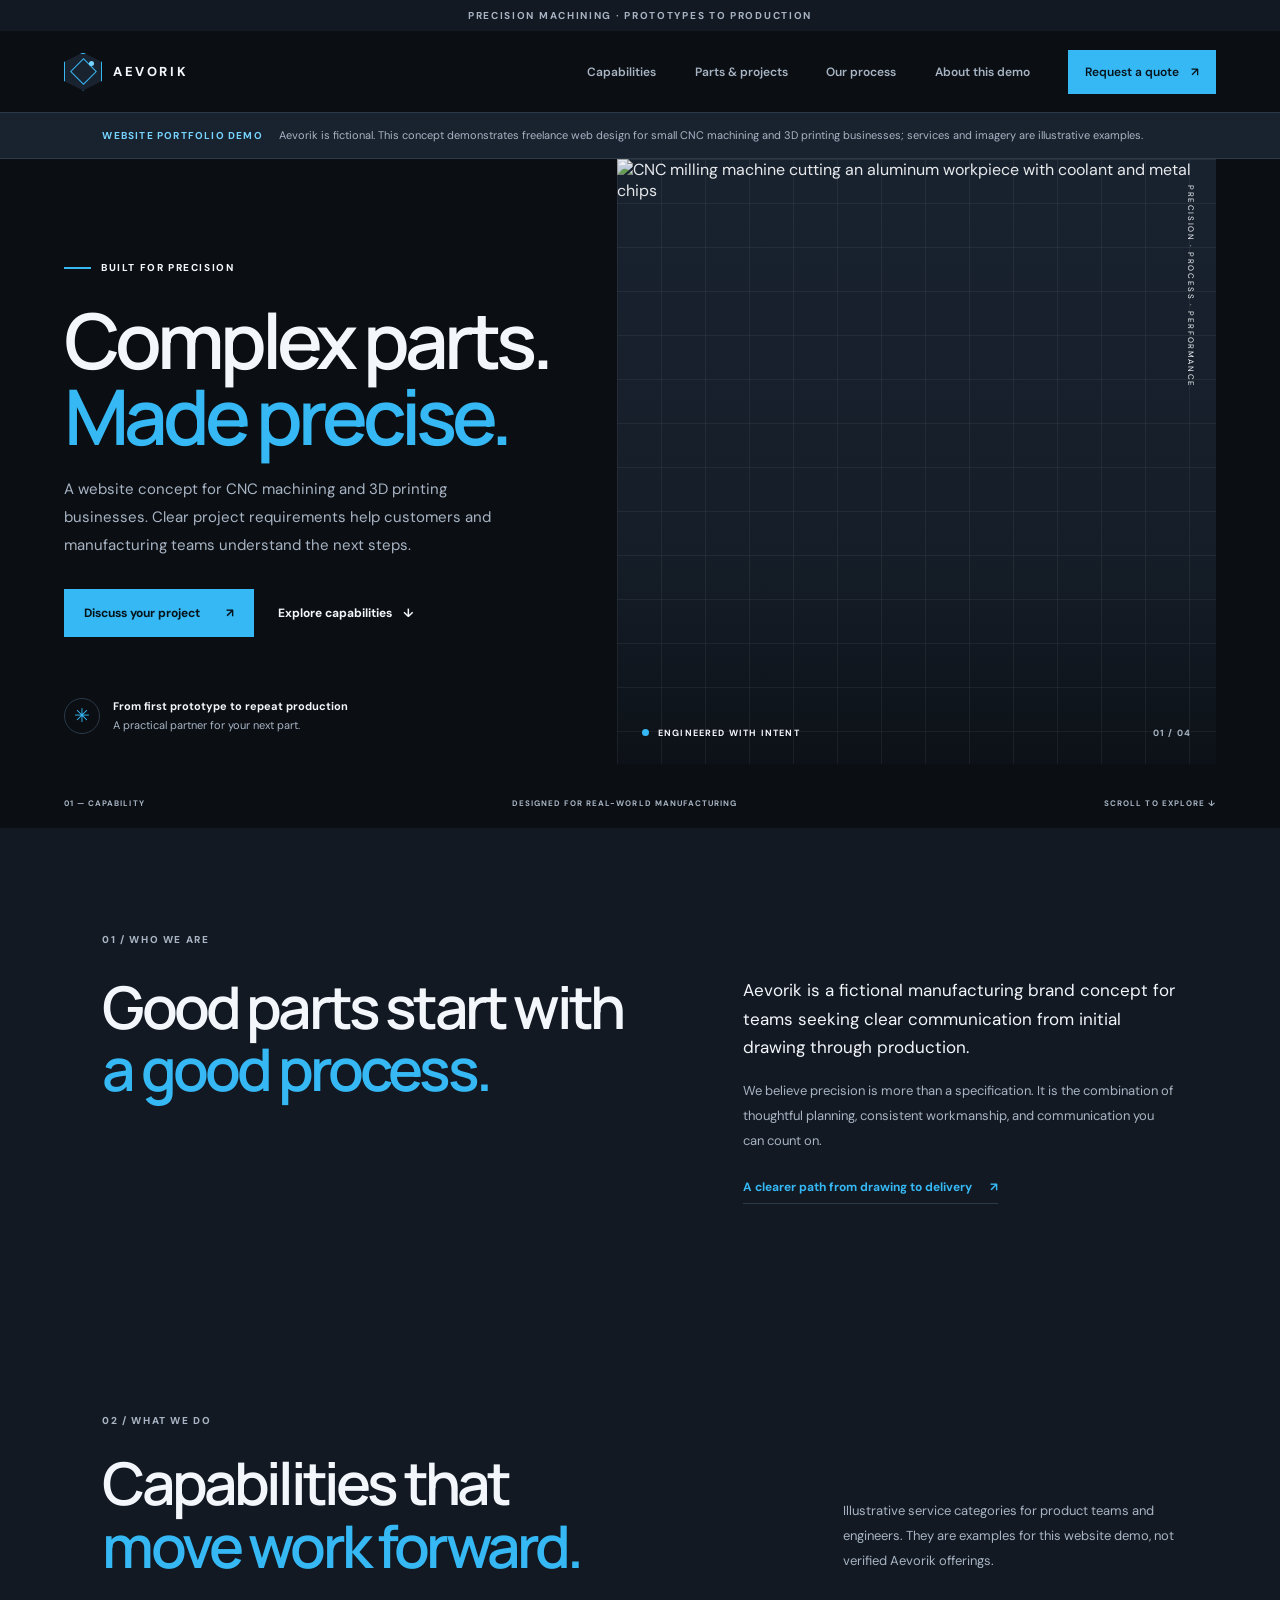
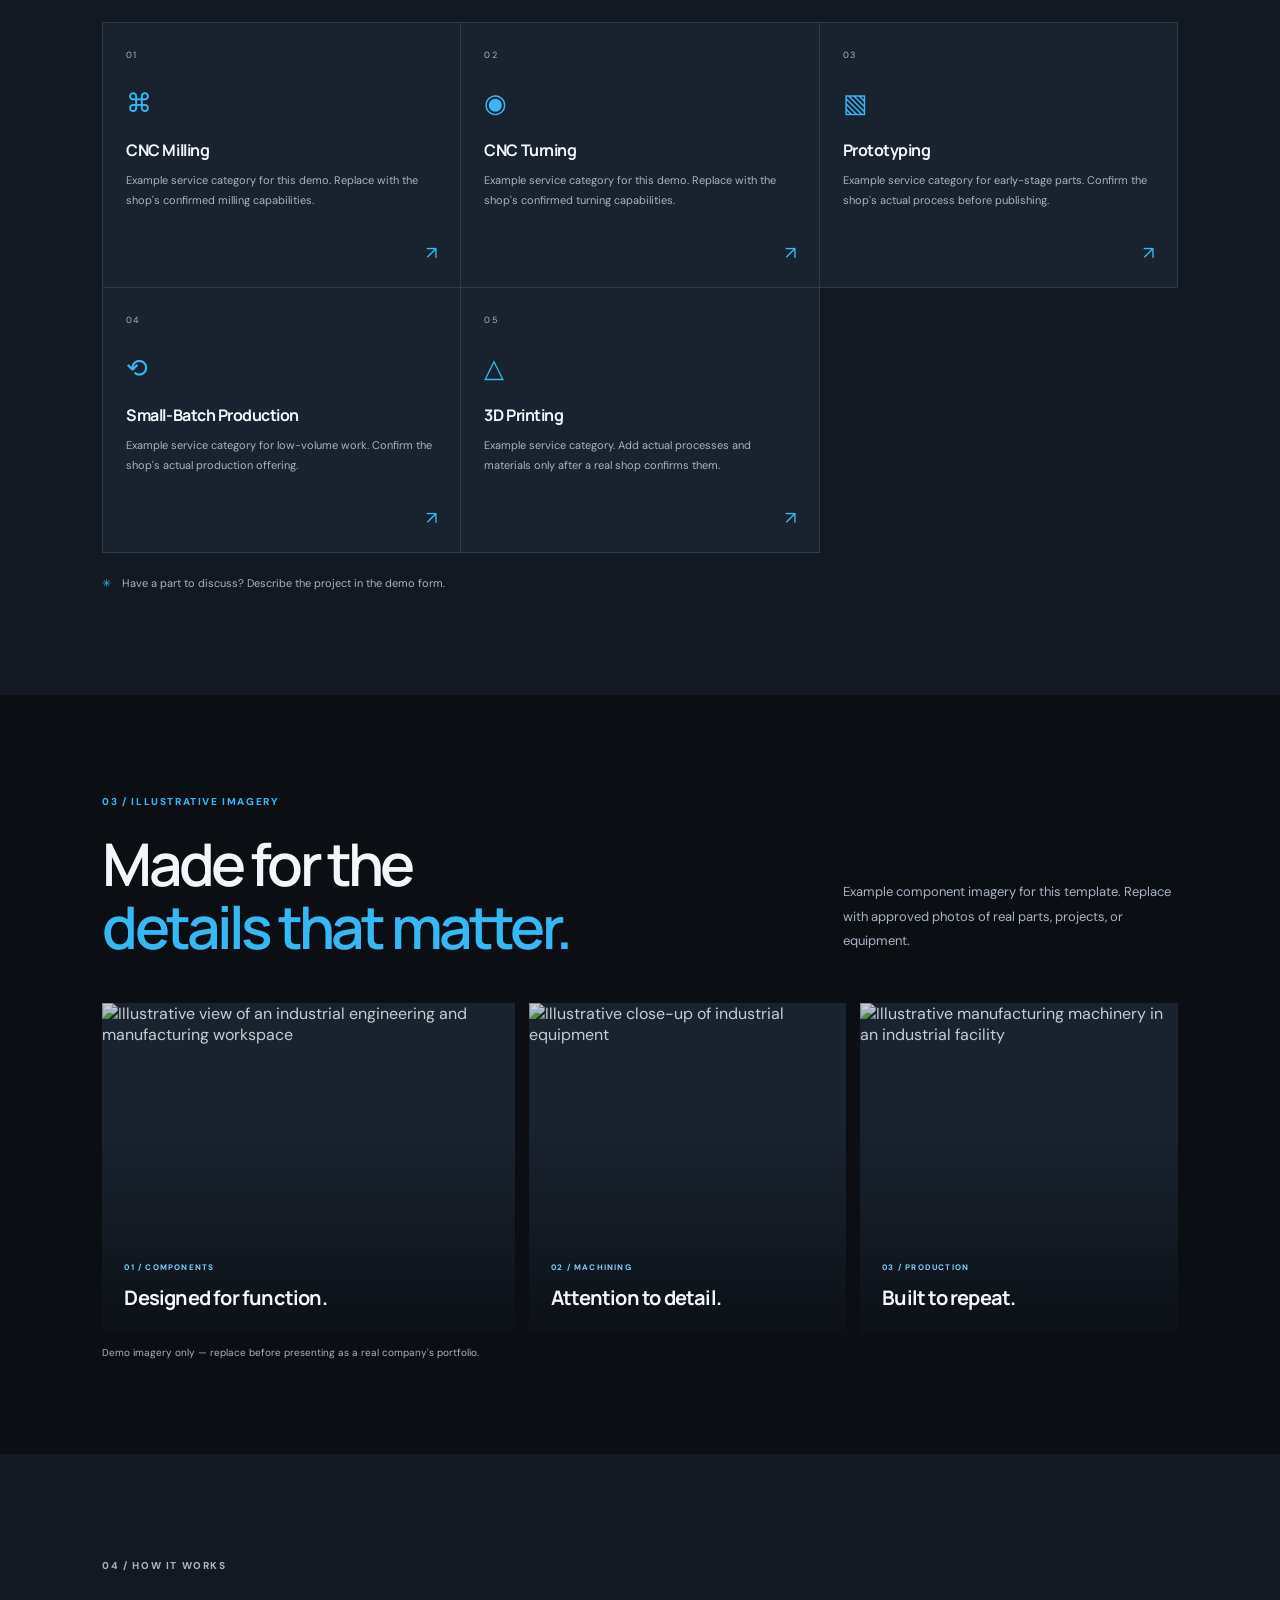
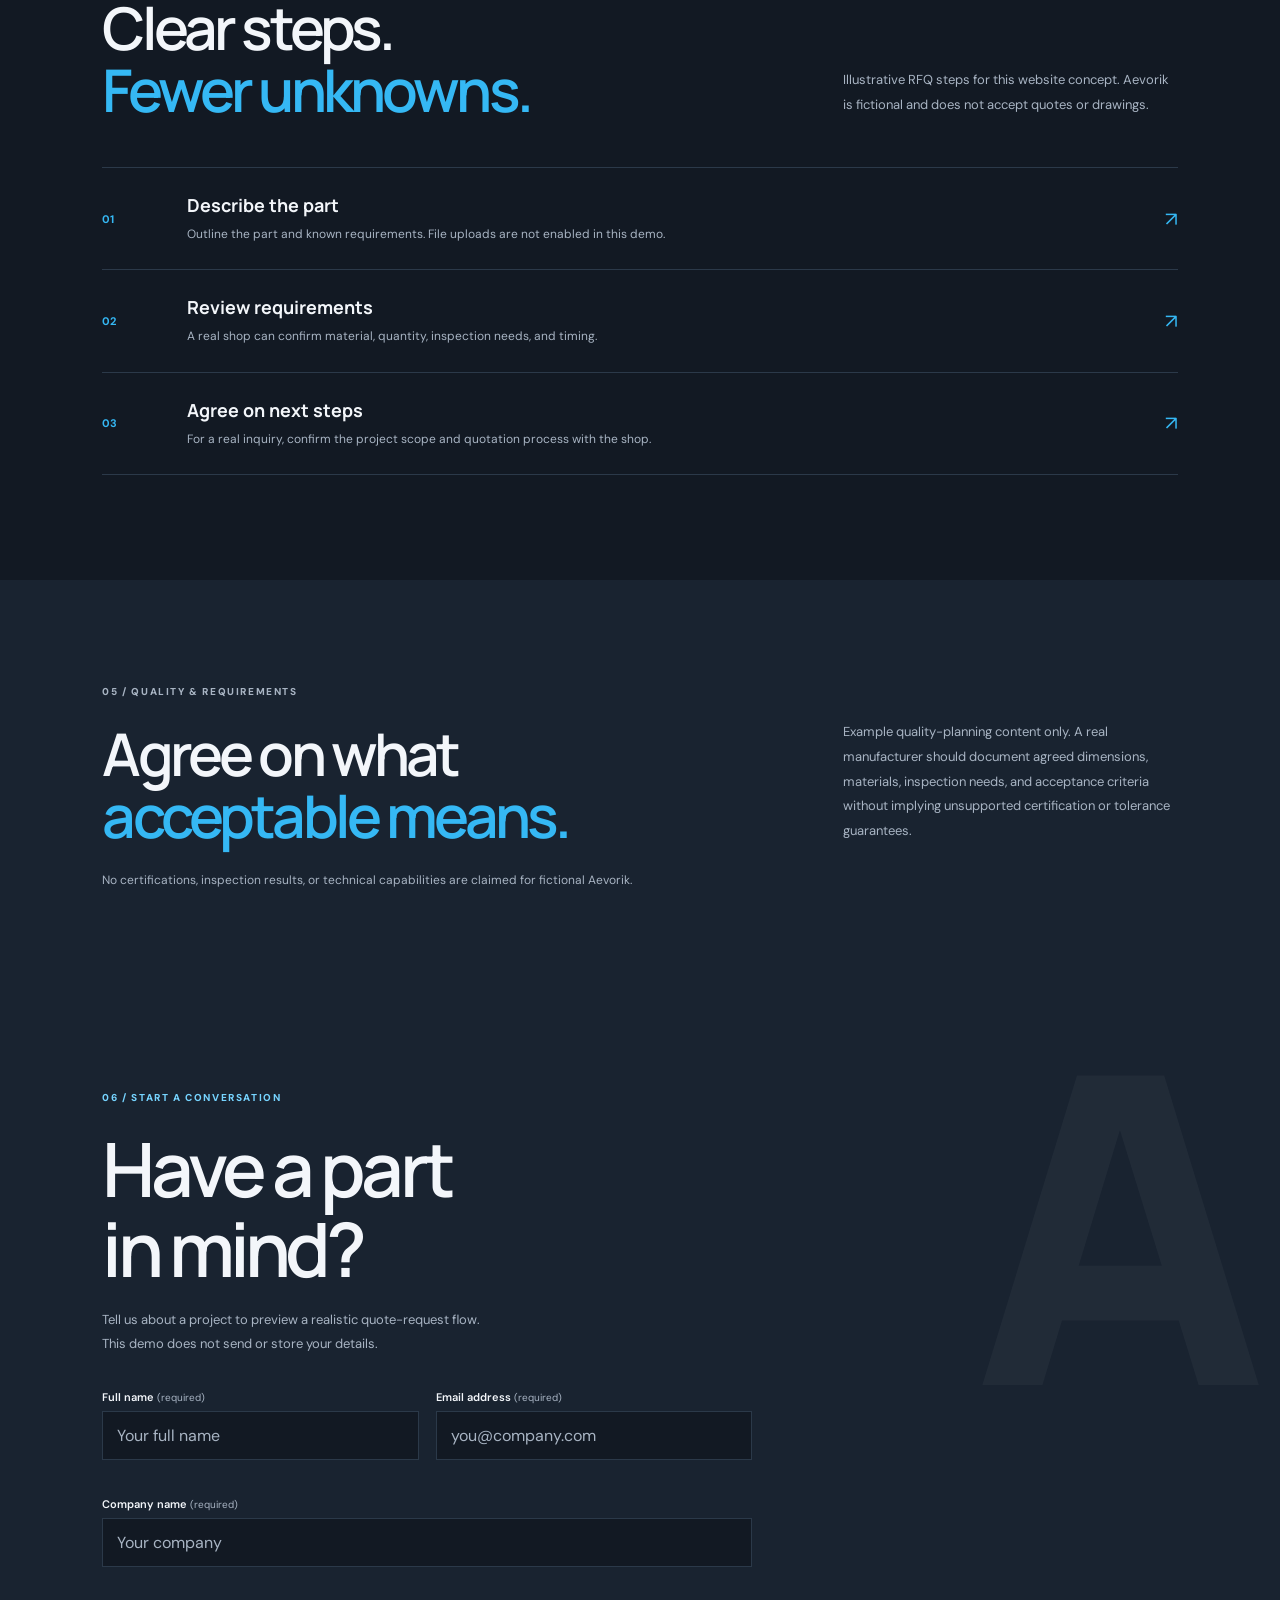
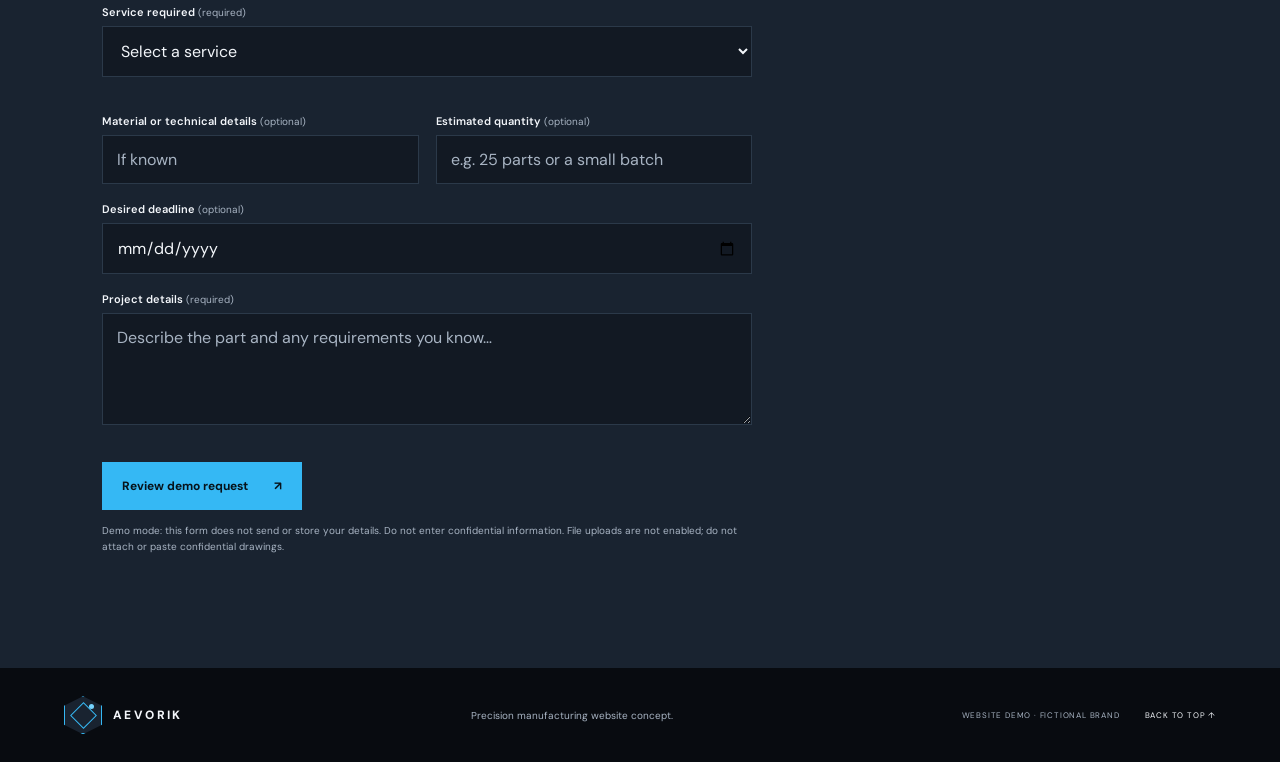
==== commit 73b5c2c2: "Add interactive quote request preview Co-authored-by: Copilot <223556219+Copilot@users.noreply.githu" ====
--- a/index.html
+++ b/index.html
@@ -6,8 +6,10 @@
   <meta name="description" content="Aevorik is a fictional website demo for small CNC machining and 3D-printing businesses, with illustrative service categories and a non-submitting quote form.">
   <meta property="og:title" content="Aevorik | Precision Manufacturing">
   <meta property="og:description" content="A fictional website concept for small CNC machining and 3D-printing businesses. The quote form is not connected to a submission service.">
+  <meta property="og:url" content="https://shiroganehunggg-hue.github.io/aevorik-cnc-demo/">
   <meta property="og:type" content="website">
   <title>Aevorik | Precision Manufacturing</title>
+  <link rel="canonical" href="https://shiroganehunggg-hue.github.io/aevorik-cnc-demo/">
   <link rel="icon" type="image/svg+xml" href="favicon.svg">
   <link rel="preconnect" href="https://fonts.googleapis.com">
   <link rel="preconnect" href="https://fonts.gstatic.com" crossorigin>
@@ -82,23 +84,23 @@
       <div class="capability-grid">
         <article class="capability-card">
           <div class="card-number">01</div><div class="cap-icon" aria-hidden="true">⌘</div>
-          <h3>CNC Milling</h3><p>Accurate machined components with geometry tailored to your design requirements.</p><a href="#quote" aria-label="Ask about CNC milling">↗</a>
+          <h3>CNC Milling</h3><p>Example service category for this demo. Replace with the shop's confirmed milling capabilities.</p><a href="#quote" data-service="CNC Milling" aria-label="View the demo quote form for CNC milling">↗</a>
         </article>
         <article class="capability-card">
           <div class="card-number">02</div><div class="cap-icon" aria-hidden="true">◉</div>
-          <h3>CNC Turning</h3><p>Turned components for applications where consistency and dimensional control matter.</p><a href="#quote" aria-label="Ask about CNC turning">↗</a>
+          <h3>CNC Turning</h3><p>Example service category for this demo. Replace with the shop's confirmed turning capabilities.</p><a href="#quote" data-service="CNC Turning" aria-label="View the demo quote form for CNC turning">↗</a>
         </article>
         <article class="capability-card">
           <div class="card-number">03</div><div class="cap-icon" aria-hidden="true">▧</div>
-          <h3>Prototyping</h3><p>Practical support for early-stage parts, design iterations, and fit checks.</p><a href="#quote" aria-label="Ask about prototyping">↗</a>
+          <h3>Prototyping</h3><p>Example service category for early-stage parts. Confirm the shop's actual process before publishing.</p><a href="#quote" data-service="Prototyping" aria-label="View the demo quote form for prototyping">↗</a>
         </article>
         <article class="capability-card">
           <div class="card-number">04</div><div class="cap-icon" aria-hidden="true">⟲</div>
-          <h3>Small-Batch Production</h3><p>A repeatable approach for low-volume runs and ongoing component needs.</p><a href="#quote" aria-label="Ask about production">↗</a>
+          <h3>Small-Batch Production</h3><p>Example service category for low-volume work. Confirm the shop's actual production offering.</p><a href="#quote" data-service="Small-Batch Production" aria-label="View the demo quote form for small-batch production">↗</a>
         </article>
         <article class="capability-card">
           <div class="card-number">05</div><div class="cap-icon" aria-hidden="true">△</div>
-          <h3>3D Printing</h3><p>An example service category. Add actual processes and materials only after a real shop confirms them.</p><a href="#quote" aria-label="Ask about 3D printing">↗</a>
+          <h3>3D Printing</h3><p>Example service category. Add actual processes and materials only after a real shop confirms them.</p><a href="#quote" data-service="3D Printing" aria-label="View the demo quote form for 3D printing">↗</a>
         </article>
       </div>
       <div class="capability-footnote"><span aria-hidden="true">✳</span> Have a part to discuss? Describe the project in the demo form.</div>
@@ -135,21 +137,21 @@
     <section class="process section-wrap" id="process">
       <div class="section-heading">
         <div><div class="section-kicker">04 / HOW IT WORKS</div><h2>Clear steps.<br><span>Fewer unknowns.</span></h2></div>
-        <p>A straightforward process helps both sides understand the part, the requirements, and the next step.</p>
+        <p>Illustrative RFQ steps for this website concept. Aevorik is fictional and does not accept quotes or drawings.</p>
       </div>
       <div class="process-list">
-        <div class="process-step"><span class="step-num">01</span><div><h3>Share your drawing</h3><p>Send a drawing, model, or initial project brief.</p></div><span class="step-arrow" aria-hidden="true">↗</span></div>
-        <div class="process-step"><span class="step-num">02</span><div><h3>Review requirements</h3><p>Discuss material, quantity, tolerances, and timeline.</p></div><span class="step-arrow" aria-hidden="true">↗</span></div>
-        <div class="process-step"><span class="step-num">03</span><div><h3>Receive a quote</h3><p>Confirm scope and next steps before work begins.</p></div><span class="step-arrow" aria-hidden="true">↗</span></div>
+        <div class="process-step"><span class="step-num">01</span><div><h3>Describe the part</h3><p>Outline the part and known requirements. File uploads are not enabled in this demo.</p></div><span class="step-arrow" aria-hidden="true">↗</span></div>
+        <div class="process-step"><span class="step-num">02</span><div><h3>Review requirements</h3><p>A real shop can confirm material, quantity, inspection needs, and timing.</p></div><span class="step-arrow" aria-hidden="true">↗</span></div>
+        <div class="process-step"><span class="step-num">03</span><div><h3>Agree on next steps</h3><p>For a real inquiry, confirm the project scope and quotation process with the shop.</p></div><span class="step-arrow" aria-hidden="true">↗</span></div>
       </div>
     </section>
 
     <section class="quality section-wrap">
       <div class="section-heading">
         <div><div class="section-kicker">05 / QUALITY & REQUIREMENTS</div><h2>Agree on what<br><span>acceptable means.</span></h2></div>
-        <p>Discuss critical dimensions, material requirements, inspection needs, and documentation before work begins. Confirm acceptance criteria together and include agreed requirements in the project scope.</p>
-      </div>
-      <p class="quality-note">For a real shop, tailor this description to its confirmed quality practices and the requirements it can support.</p>
+        <p>Example quality-planning content only. A real manufacturer should document agreed dimensions, materials, inspection needs, and acceptance criteria without implying unsupported certification or tolerance guarantees.</p>
+      </div>
+      <p class="quality-note">No certifications, inspection results, or technical capabilities are claimed for fictional Aevorik.</p>
     </section>
 
     <section class="quote-section" id="quote">
@@ -157,7 +159,7 @@
       <div class="quote-content">
         <div class="section-kicker light-kicker">06 / START A CONVERSATION</div>
         <h2>Have a part<br>in mind?</h2>
-        <p>Use the form to preview client-side validation. This demo does not send or store your inquiry.</p>
+        <p>Tell us about a project to preview a realistic quote-request flow. This demo does not send or store your details.</p>
         <form id="quote-form" aria-describedby="form-note form-message">
           <div class="form-row">
             <div class="form-field">
@@ -208,11 +210,21 @@
             <textarea id="project-details" name="project" rows="4" required minlength="10" maxlength="2000" aria-describedby="project-error" placeholder="Describe the part and any requirements you know…"></textarea>
             <span class="field-error" id="project-error"></span>
           </div>
-          <button class="button button-light" type="submit" disabled>Check form (demo only) <span aria-hidden="true">↗</span></button>
+          <button class="button button-light" type="submit" disabled>Review demo request <span aria-hidden="true">↗</span></button>
           <p class="form-note" id="form-note">Demo mode: this form does not send or store your details. Do not enter confidential information. File uploads are not enabled; do not attach or paste confidential drawings.</p>
           <p class="form-note contact-fallback" id="contact-fallback" hidden></p>
           <p class="form-message" id="form-message" role="status" aria-live="polite" tabindex="-1"></p>
         </form>
+        <section class="quote-confirmation" id="quote-confirmation" aria-labelledby="confirmation-title" tabindex="-1" hidden>
+          <p class="confirmation-badge">DEMO PREVIEW · NOT SENT</p>
+          <h3 id="confirmation-title">Your request preview</h3>
+          <p class="confirmation-notice">This is only a local preview. No request was sent or saved, and the business has not received your details.</p>
+          <dl class="request-summary" id="request-summary"></dl>
+          <div class="confirmation-actions">
+            <button class="button button-light" id="edit-request" type="button">Edit request</button>
+            <button class="button button-secondary" id="clear-request" type="button">Clear and start over</button>
+          </div>
+        </section>
       </div>
     </section>
   </main>
--- a/style.css
+++ b/style.css
@@ -154,6 +154,17 @@
 .form-note, .form-message { margin: 13px 0 0; color: var(--muted); font-size: 10px; line-height: 1.6; }
 .form-message { color: var(--accent-hover); }
 .form-message[data-state="validation-error"] { color: var(--danger); }
+.quote-confirmation { max-width: 650px; padding: 28px; border: 1px solid var(--line); background: var(--surface-raised); }
+.confirmation-badge { margin: 0 0 13px; color: var(--accent-hover); font-size: 10px; font-weight: 700; letter-spacing: .13em; }
+.quote-confirmation h3 { margin: 0; font-family: var(--font-display); font-size: 25px; }
+.confirmation-notice { margin: 12px 0 22px; color: var(--muted); font-size: 12px; line-height: 1.7; }
+.request-summary { display: grid; grid-template-columns: minmax(140px, .7fr) 1.3fr; margin: 0; border-top: 1px solid var(--line); }
+.request-summary dt, .request-summary dd { min-width: 0; margin: 0; padding: 11px 0; border-bottom: 1px solid var(--line); font-size: 12px; line-height: 1.6; overflow-wrap: anywhere; }
+.request-summary dt { padding-right: 16px; color: var(--ink-soft); }
+.request-summary dd { color: var(--ink); white-space: pre-wrap; }
+.confirmation-actions { display: flex; flex-wrap: wrap; gap: 12px; margin-top: 22px; }
+.button-secondary { border: 1px solid var(--line); background: var(--surface); color: var(--ink); }
+.button-secondary:hover { border-color: var(--accent); background: var(--surface-hover); }
 .contact-fallback a { color: var(--accent-hover); text-decoration: underline; text-underline-offset: 3px; }
 .footer { padding: 28px 5vw; display: flex; align-items: center; justify-content: space-between; gap: 20px; background: var(--footer-background); color: var(--ink); }
 .brand-footer .brand-name { font-size: 12px; }
@@ -209,6 +220,10 @@
   .process-step h3 { font-size: 16px; }
   .quote-section { padding: 70px 6vw; }
   .form-row { grid-template-columns: 1fr; gap: 0; }
+  .quote-confirmation { padding: 20px 16px; }
+  .request-summary { grid-template-columns: 1fr; }
+  .request-summary dt { padding-bottom: 2px; border-bottom: 0; }
+  .request-summary dd { padding-top: 0; }
   .verified-capabilities ul { grid-template-columns: 1fr; }
   .footer { flex-wrap: wrap; }
   .footer > p { order: 3; width: 100%; }
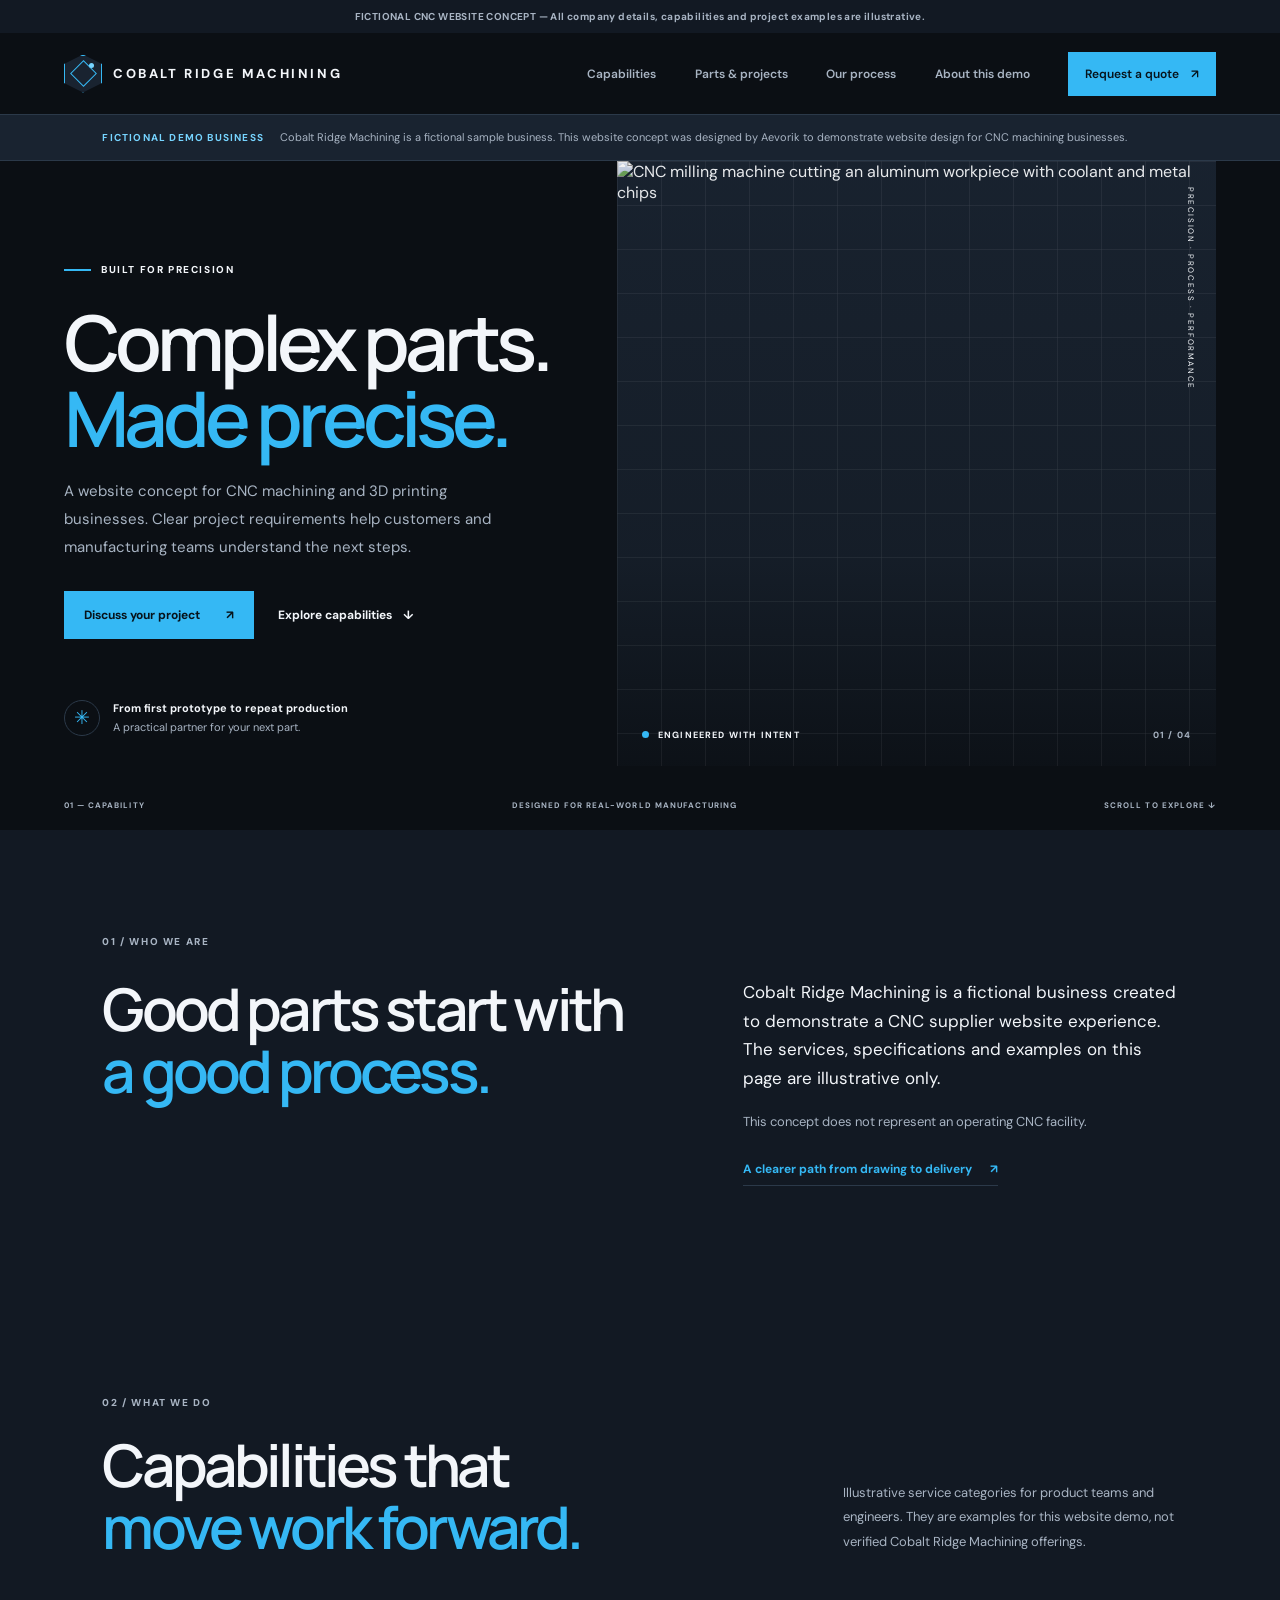
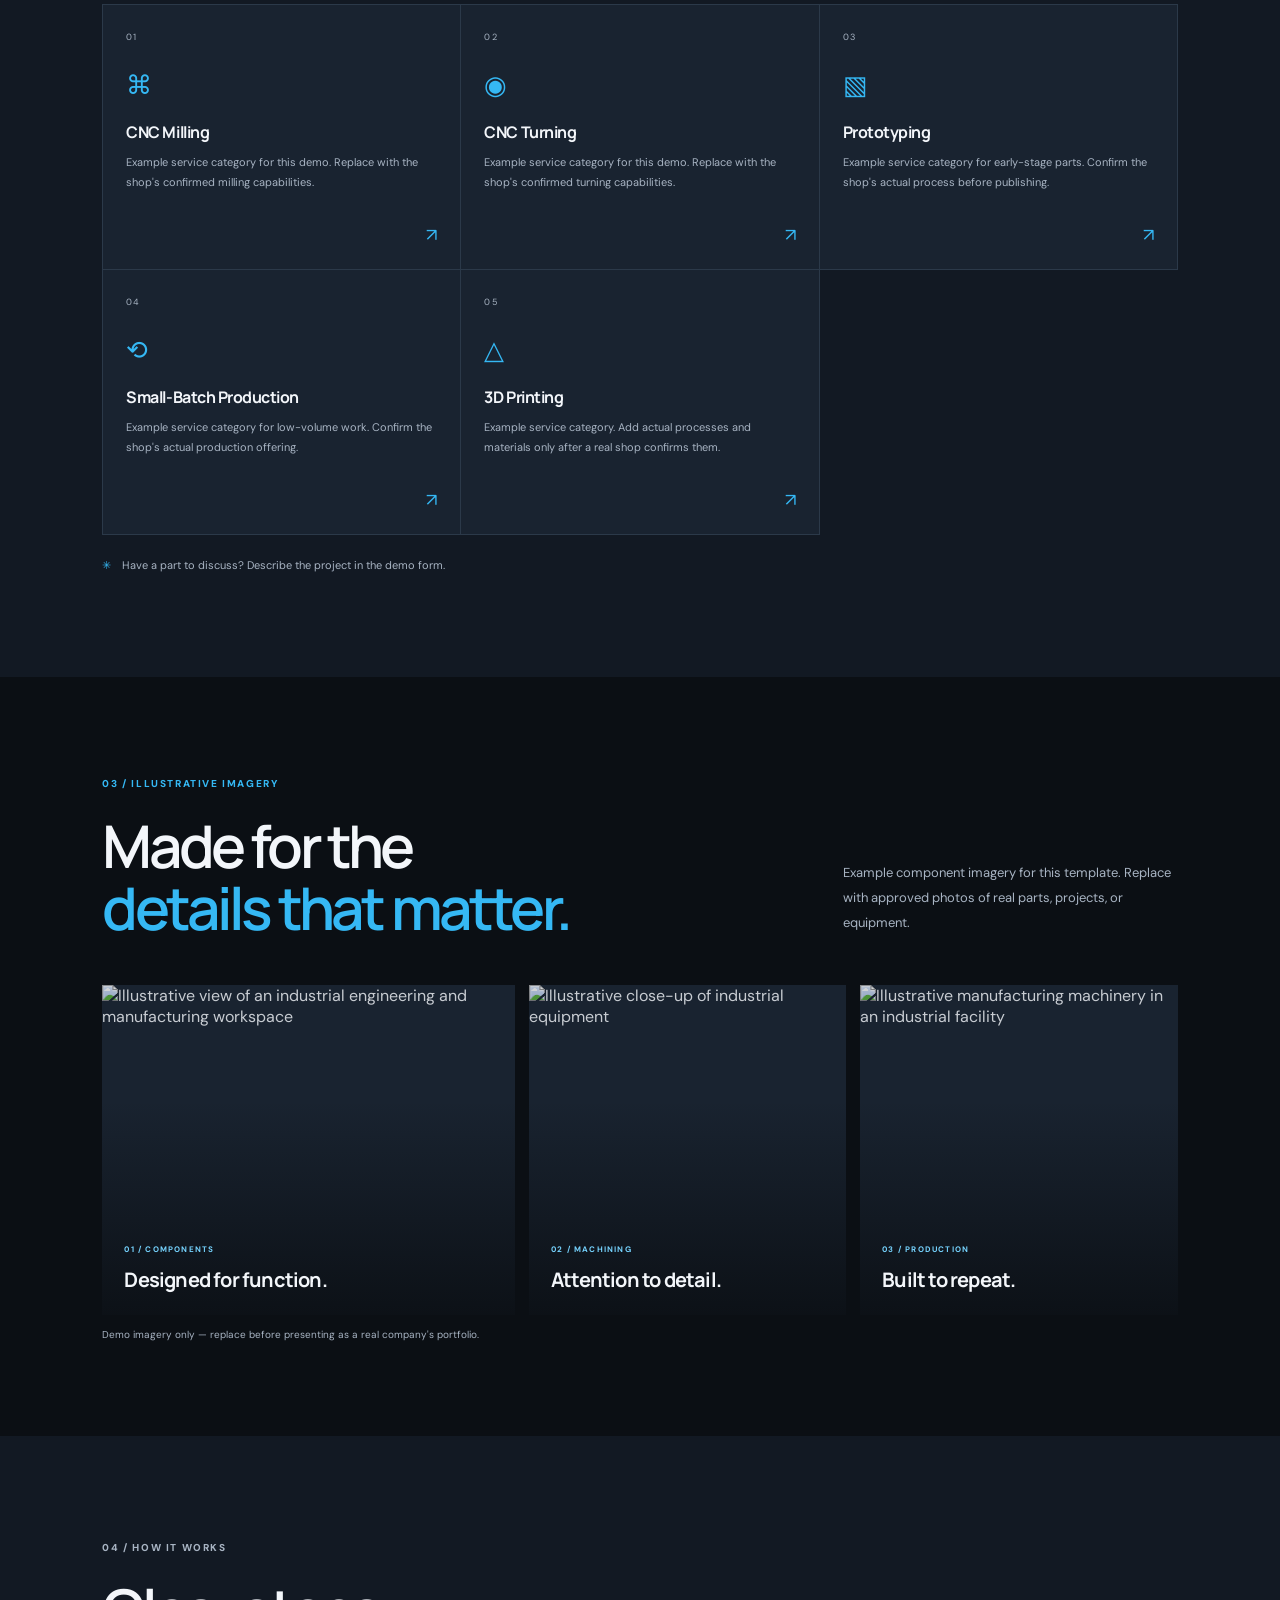
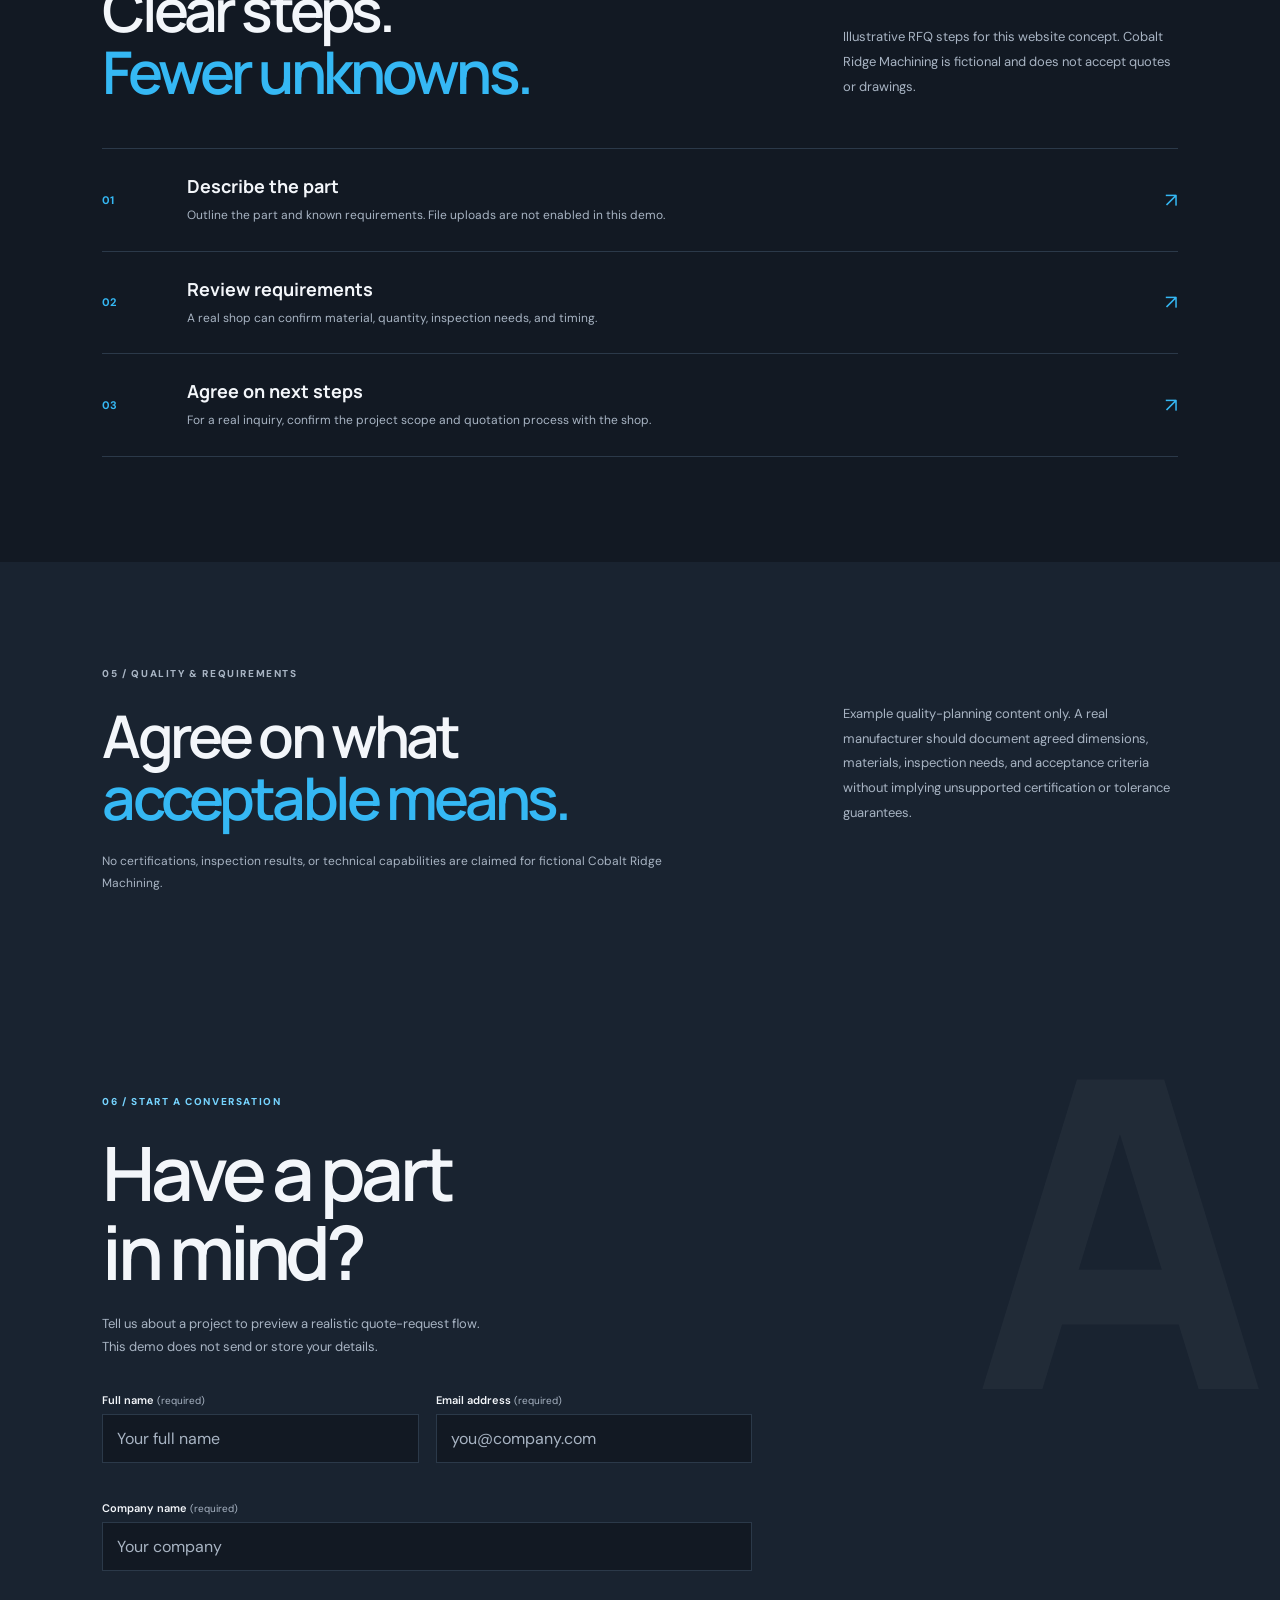
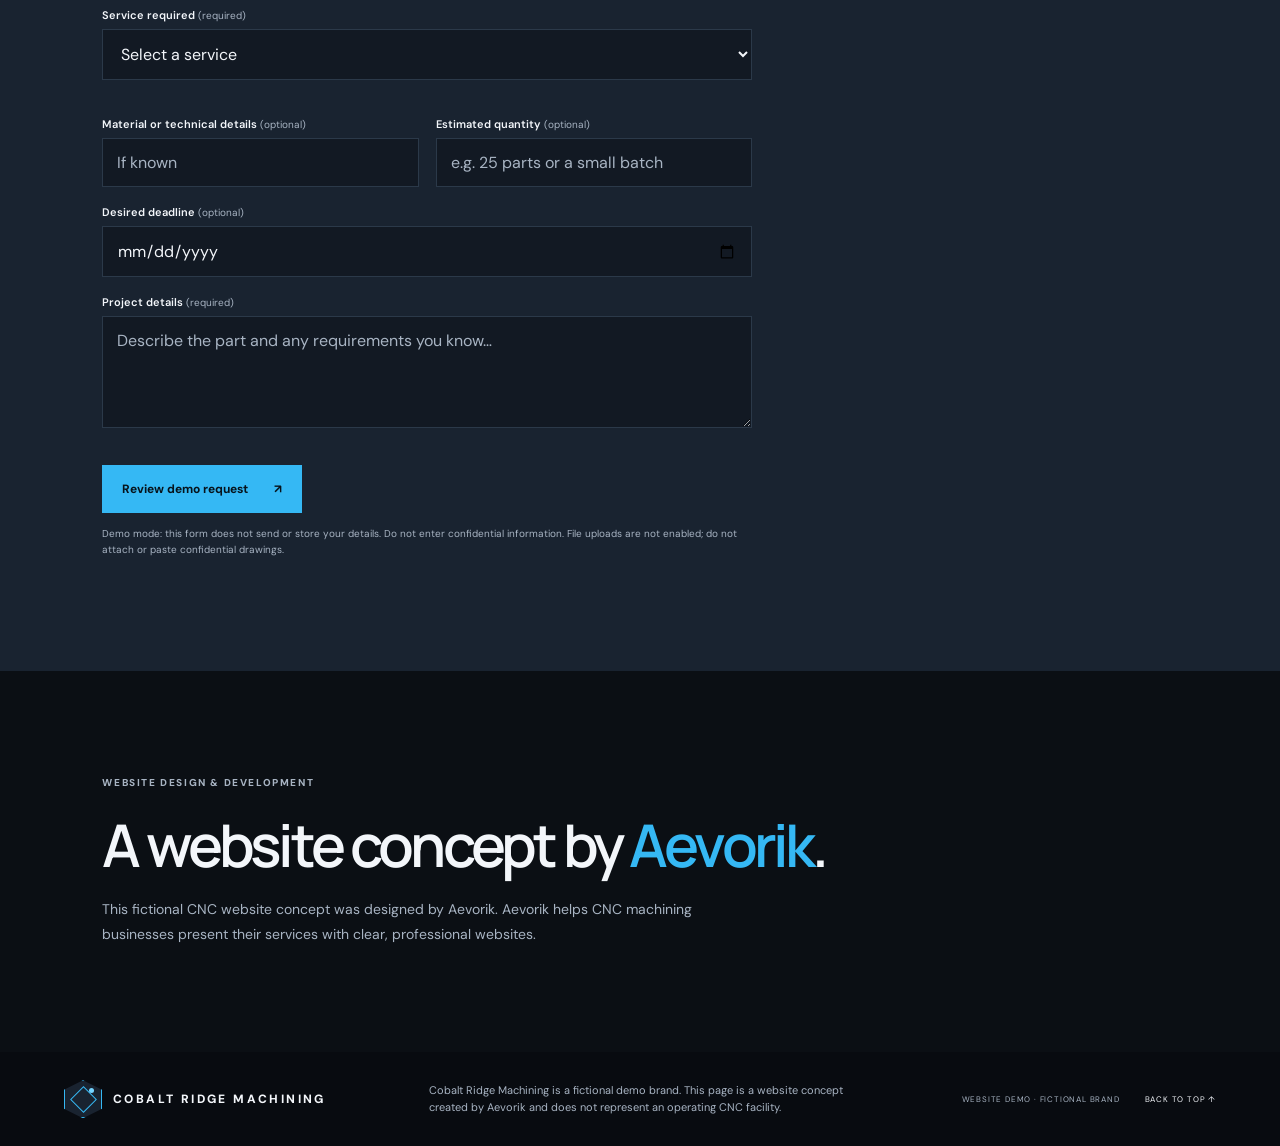
==== commit f5b6c6c8: "Separate fictional CNC and website brands Co-authored-by: Copilot <223556219+Copilot@users.noreply.g" ====
--- a/index.html
+++ b/index.html
@@ -3,12 +3,12 @@
 <head>
   <meta charset="utf-8">
   <meta name="viewport" content="width=device-width, initial-scale=1">
-  <meta name="description" content="Aevorik is a fictional website demo for small CNC machining and 3D-printing businesses, with illustrative service categories and a non-submitting quote form.">
-  <meta property="og:title" content="Aevorik | Precision Manufacturing">
-  <meta property="og:description" content="A fictional website concept for small CNC machining and 3D-printing businesses. The quote form is not connected to a submission service.">
+  <meta name="description" content="Explore a fictional CNC machining website concept designed by Aevorik, demonstrating how a supplier can present capabilities, materials, sample parts and a quote-request experience.">
+  <meta property="og:title" content="Cobalt Ridge Machining | Fictional CNC Website Concept">
+  <meta property="og:description" content="Explore a fictional CNC machining website concept designed by Aevorik, demonstrating how a supplier can present capabilities, materials, sample parts and a quote-request experience.">
   <meta property="og:url" content="https://shiroganehunggg-hue.github.io/aevorik-cnc-demo/">
   <meta property="og:type" content="website">
-  <title>Aevorik | Precision Manufacturing</title>
+  <title>Cobalt Ridge Machining | Fictional CNC Website Concept</title>
   <link rel="canonical" href="https://shiroganehunggg-hue.github.io/aevorik-cnc-demo/">
   <link rel="icon" type="image/svg+xml" href="favicon.svg">
   <link rel="preconnect" href="https://fonts.googleapis.com">
@@ -19,11 +19,11 @@
   <script src="script.js" defer></script>
 </head>
 <body>
-  <div class="announcement">PRECISION MACHINING · PROTOTYPES TO PRODUCTION</div>
+  <div class="announcement">FICTIONAL CNC WEBSITE CONCEPT — All company details, capabilities and project examples are illustrative.</div>
   <header class="site-header">
-    <a class="brand" href="#home" aria-label="Aevorik home">
+    <a class="brand" href="#home" aria-label="Cobalt Ridge Machining home">
       <span class="brand-mark" aria-hidden="true"></span>
-      <span class="brand-name">AEVORIK</span>
+      <span class="brand-name">COBALT RIDGE MACHINING</span>
     </a>
     <button class="menu-toggle" type="button" aria-label="Open navigation" aria-controls="main-navigation" aria-expanded="false">☰</button>
     <nav class="nav" id="main-navigation" aria-label="Main navigation">
@@ -36,8 +36,8 @@
   </header>
 
   <aside class="site-demo-notice" id="about-demo" aria-label="About this website demo">
-    <strong>Website portfolio demo</strong>
-    <span>Aevorik is fictional. This concept demonstrates freelance web design for small CNC machining and 3D printing businesses; services and imagery are illustrative examples.</span>
+    <strong>Fictional demo business</strong>
+    <span>Cobalt Ridge Machining is a fictional sample business. This website concept was designed by <span data-website-provider-name>Aevorik</span> to demonstrate website design for CNC machining businesses.</span>
   </aside>
 
   <main>
@@ -69,8 +69,8 @@
       <div class="intro-content">
         <h2>Good parts start with<br><span>a good process.</span></h2>
         <div>
-          <p class="lead"><span data-brand-name>Aevorik</span> is a fictional manufacturing brand concept for teams seeking clear communication from initial drawing through production.</p>
-          <p class="muted">We believe precision is more than a specification. It is the combination of thoughtful planning, consistent workmanship, and communication you can count on.</p>
+          <p class="lead"><span data-brand-name>Cobalt Ridge Machining</span> is a fictional business created to demonstrate a CNC supplier website experience. The services, specifications and examples on this page are illustrative only.</p>
+          <p class="muted">This concept does not represent an operating CNC facility.</p>
           <a class="underlined-link" href="#process">A clearer path from drawing to delivery <span aria-hidden="true">↗</span></a>
         </div>
       </div>
@@ -79,7 +79,7 @@
     <section class="capabilities section-wrap" id="capabilities">
       <div class="section-heading">
         <div><div class="section-kicker">02 / WHAT WE DO</div><h2>Capabilities that<br><span>move work forward.</span></h2></div>
-        <p>Illustrative service categories for product teams and engineers. They are examples for this website demo, not verified Aevorik offerings.</p>
+        <p>Illustrative service categories for product teams and engineers. They are examples for this website demo, not verified Cobalt Ridge Machining offerings.</p>
       </div>
       <div class="capability-grid">
         <article class="capability-card">
@@ -137,7 +137,7 @@
     <section class="process section-wrap" id="process">
       <div class="section-heading">
         <div><div class="section-kicker">04 / HOW IT WORKS</div><h2>Clear steps.<br><span>Fewer unknowns.</span></h2></div>
-        <p>Illustrative RFQ steps for this website concept. Aevorik is fictional and does not accept quotes or drawings.</p>
+        <p>Illustrative RFQ steps for this website concept. Cobalt Ridge Machining is fictional and does not accept quotes or drawings.</p>
       </div>
       <div class="process-list">
         <div class="process-step"><span class="step-num">01</span><div><h3>Describe the part</h3><p>Outline the part and known requirements. File uploads are not enabled in this demo.</p></div><span class="step-arrow" aria-hidden="true">↗</span></div>
@@ -151,7 +151,7 @@
         <div><div class="section-kicker">05 / QUALITY & REQUIREMENTS</div><h2>Agree on what<br><span>acceptable means.</span></h2></div>
         <p>Example quality-planning content only. A real manufacturer should document agreed dimensions, materials, inspection needs, and acceptance criteria without implying unsupported certification or tolerance guarantees.</p>
       </div>
-      <p class="quality-note">No certifications, inspection results, or technical capabilities are claimed for fictional Aevorik.</p>
+      <p class="quality-note">No certifications, inspection results, or technical capabilities are claimed for fictional Cobalt Ridge Machining.</p>
     </section>
 
     <section class="quote-section" id="quote">
@@ -227,11 +227,19 @@
         </section>
       </div>
     </section>
+
+    <section class="provider-attribution section-wrap" aria-labelledby="provider-attribution-title">
+      <div class="section-kicker">WEBSITE DESIGN & DEVELOPMENT</div>
+      <div class="attribution-copy">
+        <h2 id="provider-attribution-title">A website concept by <span data-website-provider-name>Aevorik</span>.</h2>
+        <p>This fictional CNC website concept was designed by <span data-website-provider-name>Aevorik</span>. <span data-website-provider-name>Aevorik</span> helps CNC machining businesses present their services with clear, professional websites.</p>
+      </div>
+    </section>
   </main>
 
   <footer class="footer">
-    <a class="brand brand-footer" href="#home" aria-label="Aevorik home"><span class="brand-mark" aria-hidden="true"></span><span class="brand-name">AEVORIK</span></a>
-    <p>Precision manufacturing website concept.</p>
+    <a class="brand brand-footer" href="#home" aria-label="Cobalt Ridge Machining home"><span class="brand-mark" aria-hidden="true"></span><span class="brand-name">COBALT RIDGE MACHINING</span></a>
+    <p>Cobalt Ridge Machining is a fictional demo brand. This page is a website concept created by <span data-website-provider-name>Aevorik</span> and does not represent an operating CNC facility.</p>
     <div class="footer-right"><span>WEBSITE DEMO · FICTIONAL BRAND</span><a href="#home">BACK TO TOP ↑</a></div>
   </footer>
 </body>
--- a/style.css
+++ b/style.css
@@ -26,7 +26,7 @@
   outline: 3px solid var(--accent-hover);
   outline-offset: 3px;
 }
-.announcement { padding: 9px 5vw; color: var(--ink-soft); background: var(--surface-raised); text-align: center; font-size: 10px; font-weight: 700; letter-spacing: .17em; }
+.announcement { padding: 9px 5vw; color: var(--ink-soft); background: var(--surface-raised); text-align: center; font-size: 10px; font-weight: 700; letter-spacing: .04em; line-height: 1.5; }
 .site-header { height: 82px; padding: 0 5vw; display: flex; align-items: center; justify-content: space-between; background: var(--paper); border-bottom: 1px solid var(--line); position: sticky; top: 0; z-index: 20; }
 .brand { display: inline-flex; align-items: center; gap: 11px; }
 .brand-mark { width: 38px; height: 38px; position: relative; display: grid; place-items: center; overflow: hidden; border: 1px solid var(--accent); background: var(--surface); clip-path: polygon(50% 0, 100% 25%, 100% 75%, 50% 100%, 0 75%, 0 25%); }
@@ -119,6 +119,9 @@
 .quality { background: var(--surface); }
 .quality .section-heading { margin-bottom: 22px; }
 .quality-note { max-width: 600px; margin: 0; color: var(--muted); font-size: 12px; line-height: 1.8; }
+.provider-attribution { background: var(--paper); }
+.attribution-copy { max-width: 760px; margin-top: 25px; }
+.attribution-copy p { max-width: 590px; margin: 20px 0 0; color: var(--muted); font-size: 14px; line-height: 1.8; }
 .process-list { border-top: 1px solid var(--line); }
 .process-step { display: grid; grid-template-columns: 70px 1fr 35px; align-items: center; gap: 15px; padding: 25px 0; border-bottom: 1px solid var(--line); }
 .step-num { color: var(--accent); font-size: 11px; font-weight: 700; }
@@ -168,7 +171,7 @@
 .contact-fallback a { color: var(--accent-hover); text-decoration: underline; text-underline-offset: 3px; }
 .footer { padding: 28px 5vw; display: flex; align-items: center; justify-content: space-between; gap: 20px; background: var(--footer-background); color: var(--ink); }
 .brand-footer .brand-name { font-size: 12px; }
-.footer > p { margin: 0; color: var(--muted); font-size: 10px; }
+.footer > p { max-width: 430px; margin: 0; color: var(--muted); font-size: 11px; line-height: 1.6; }
 .footer-right { display: flex; align-items: center; gap: 25px; color: var(--muted); font-size: 8px; letter-spacing: .1em; }
 .footer-right a { color: var(--ink); }
 .footer a:hover { color: var(--accent-hover); }
@@ -187,7 +190,7 @@
   .part-large { grid-column: span 2; height: 300px; }
 }
 @media (max-width: 650px) {
-  .announcement { font-size: 8px; }
+  .announcement { font-size: 9px; }
   .site-header { height: 70px; }
   .menu-toggle { display: block; cursor: pointer; }
   .nav { display: none; position: absolute; top: 69px; left: 0; right: 0; padding: 18px 5vw 24px; background: var(--paper); border-bottom: 1px solid var(--line); flex-direction: column; align-items: stretch; gap: 0; }
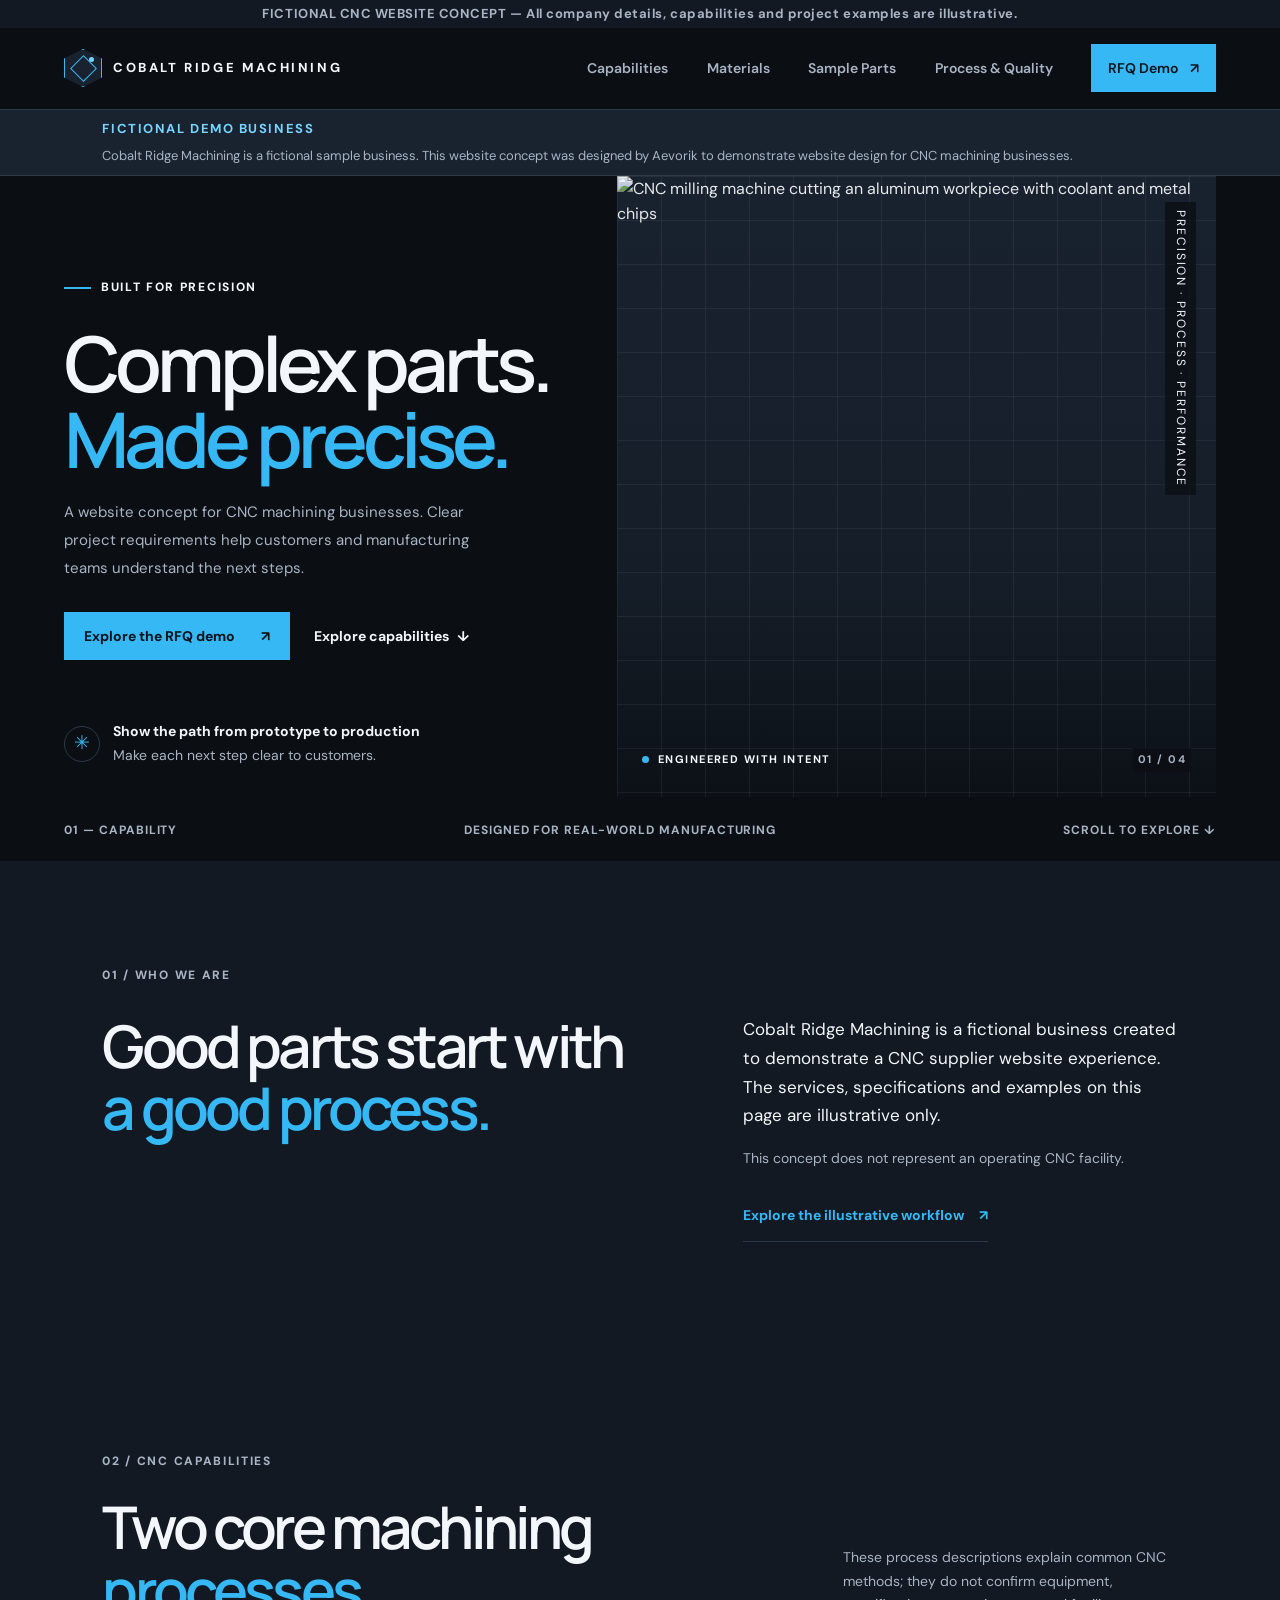
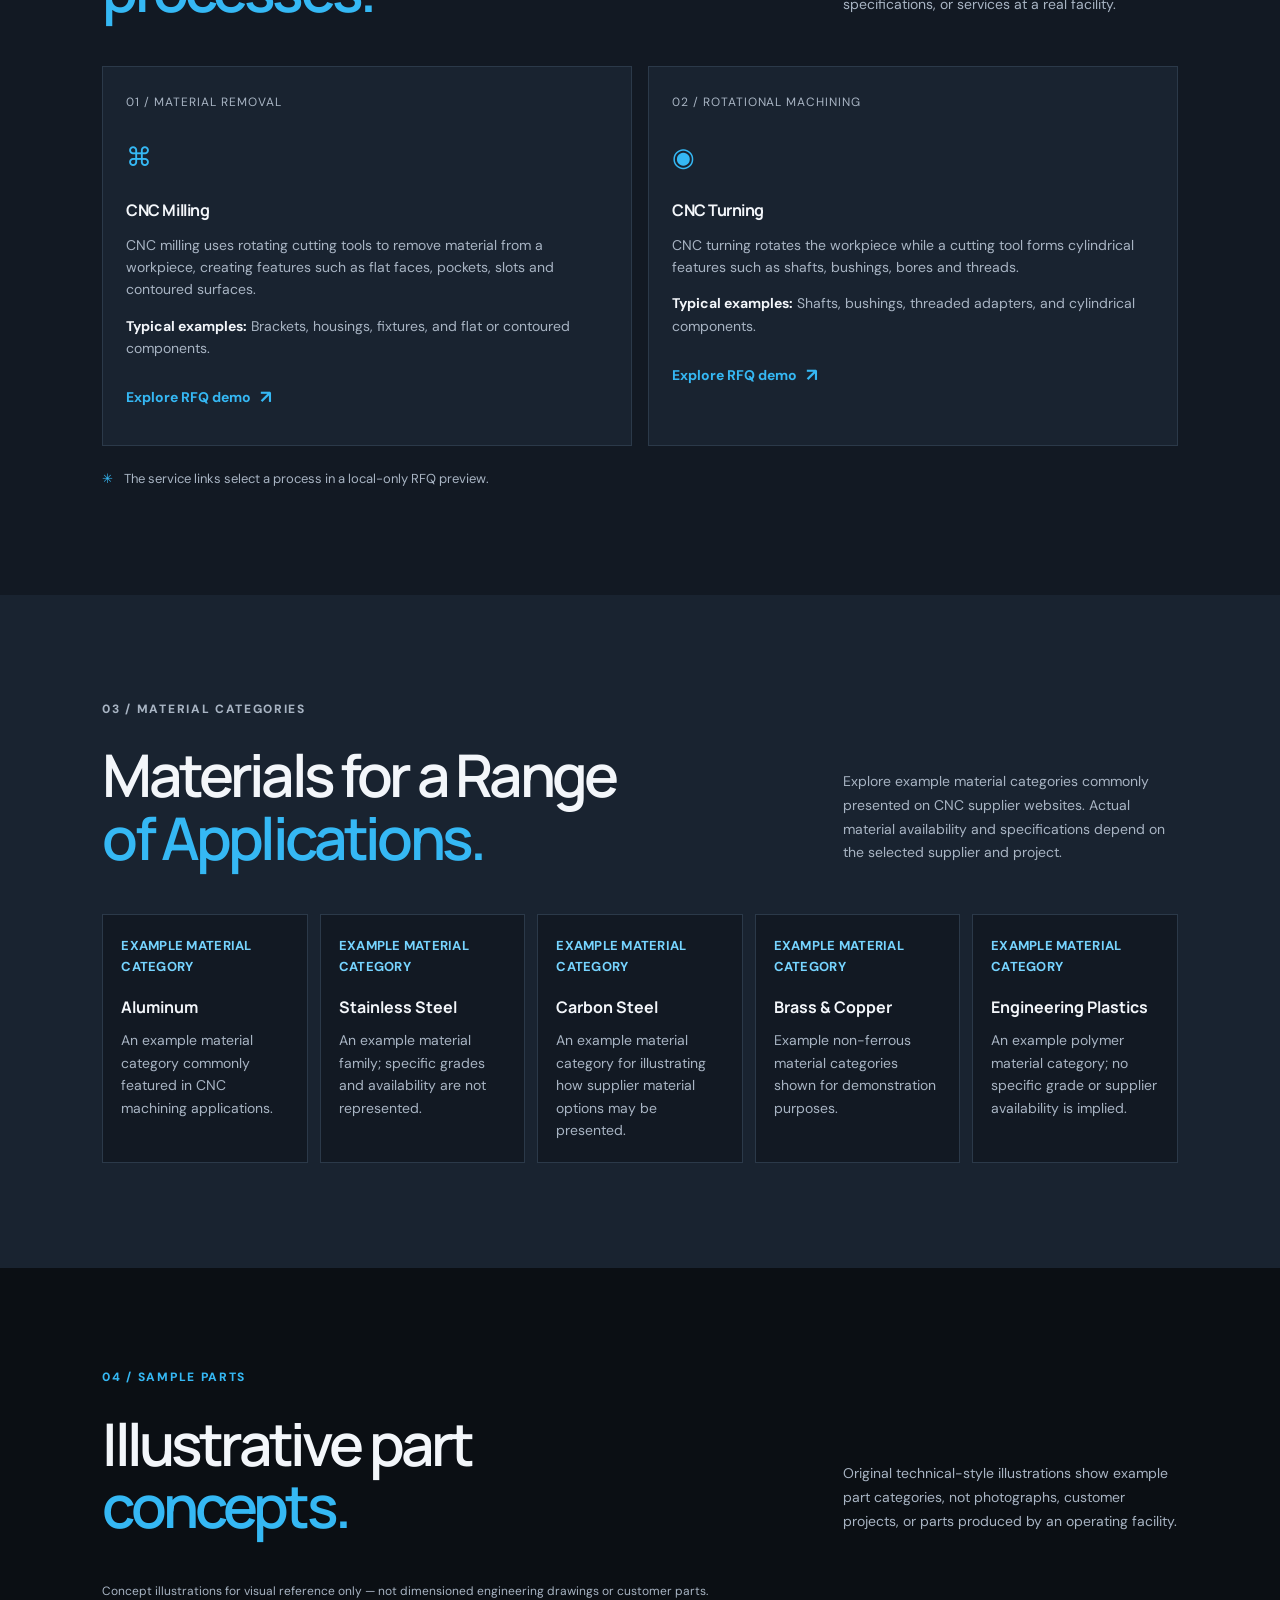
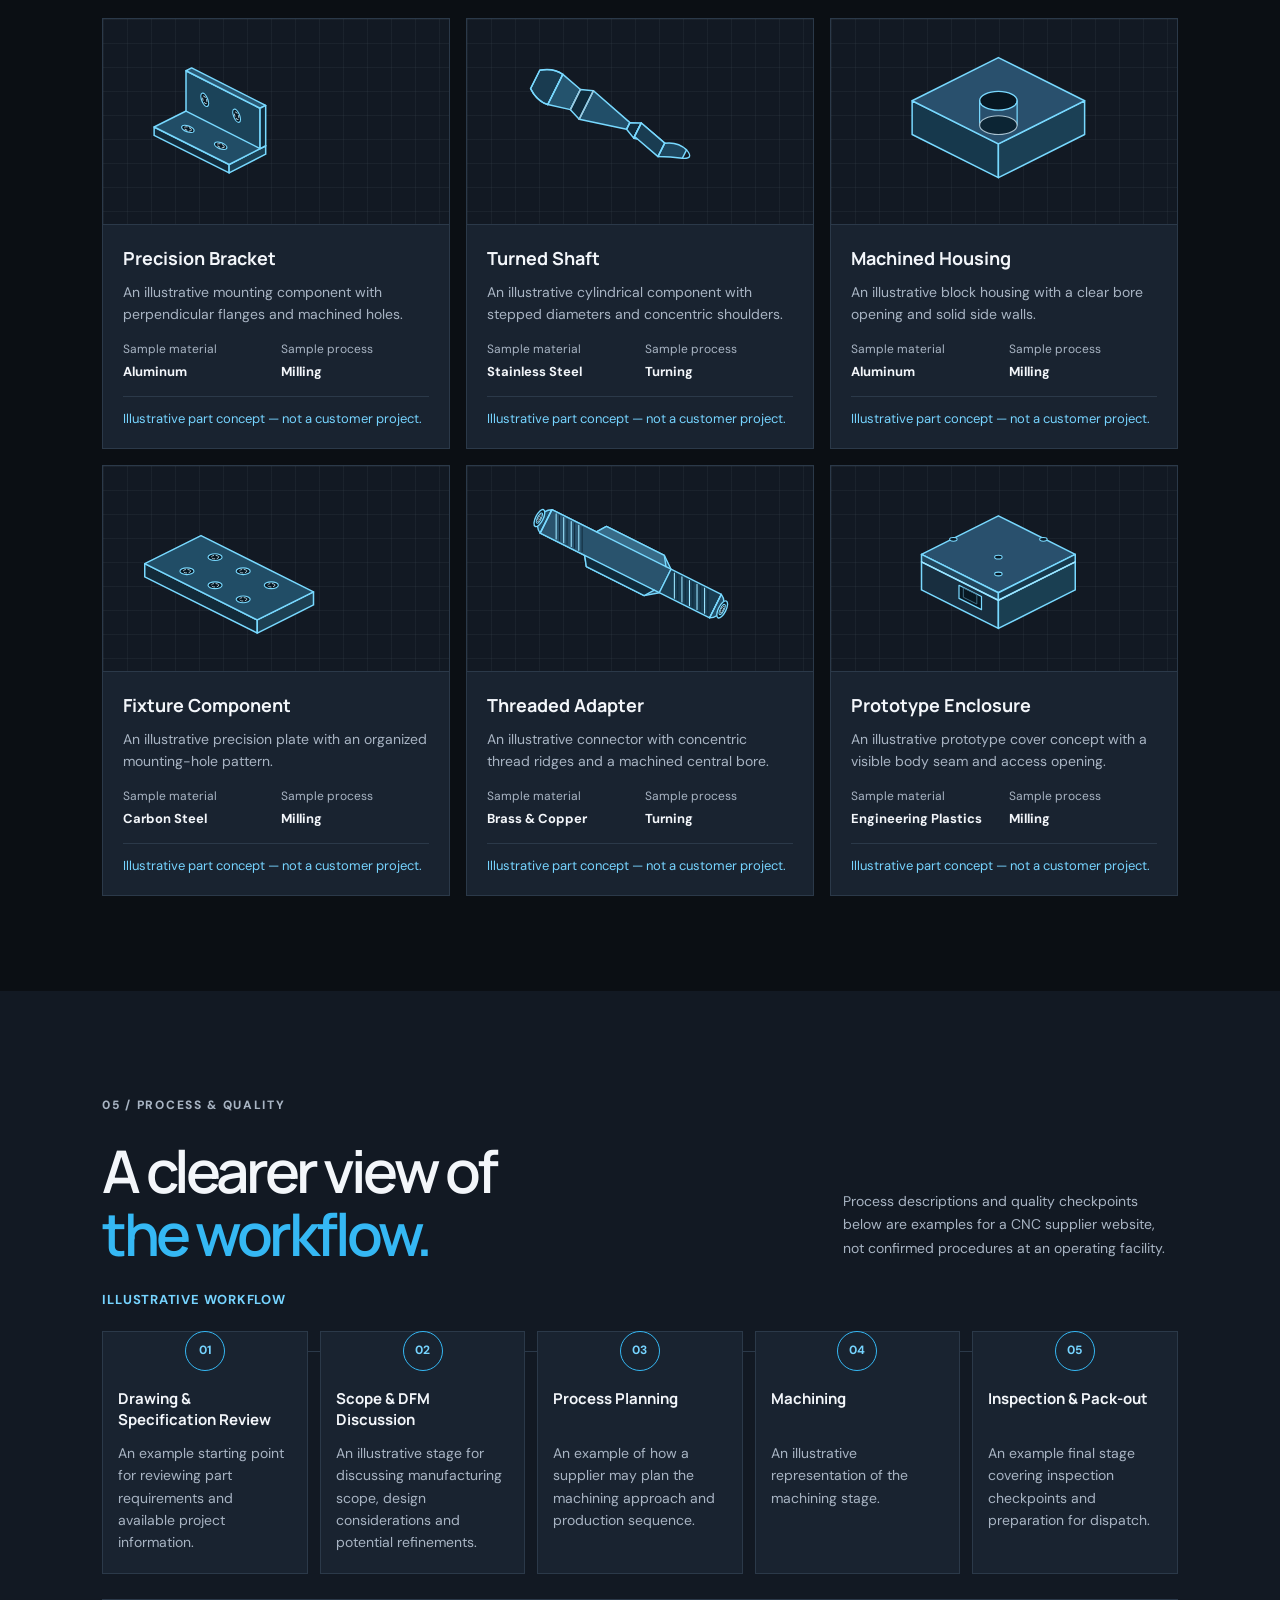
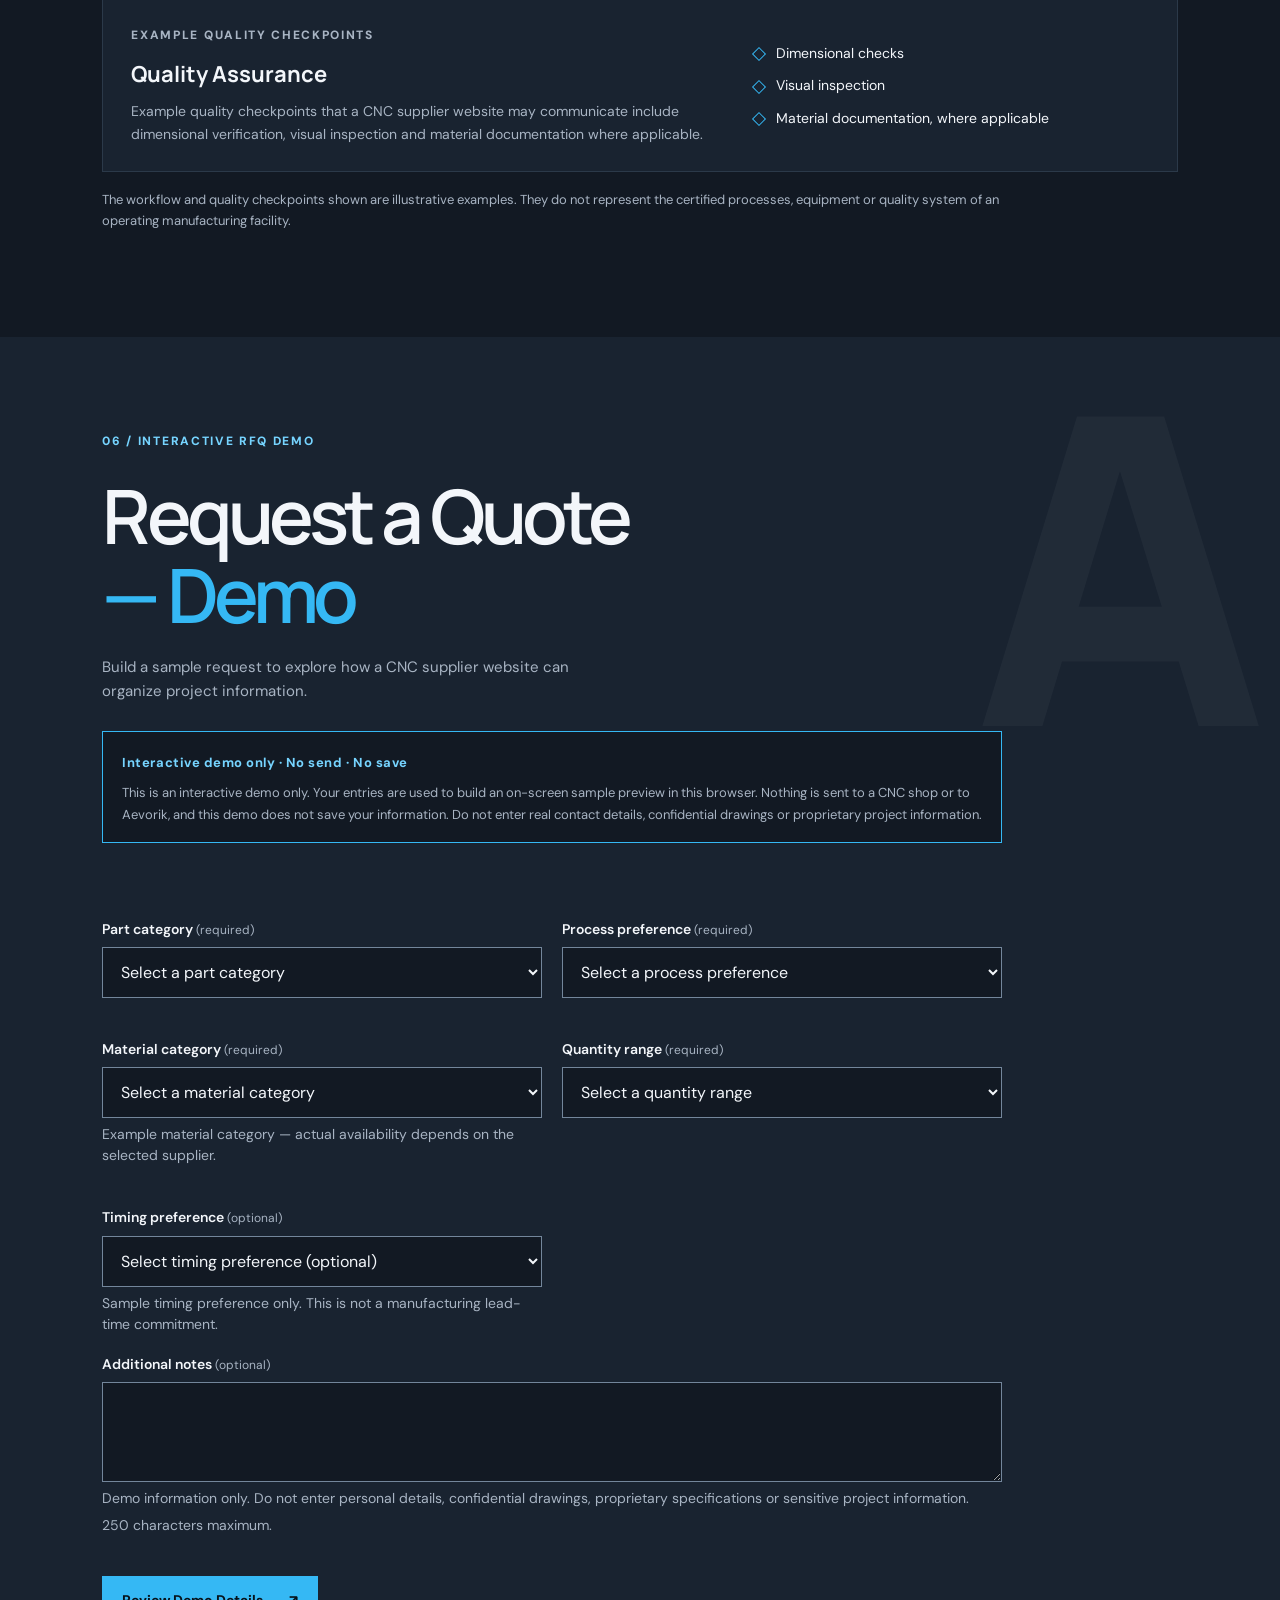
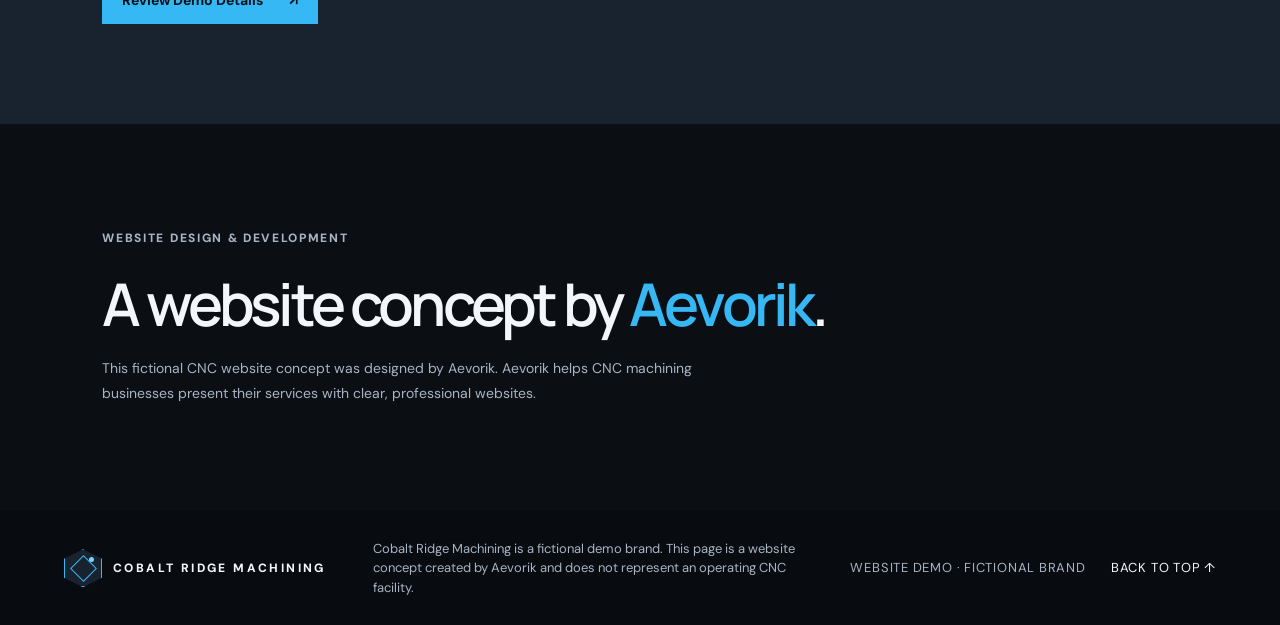
==== commit 7a3e8fc5: "Complete fictional CNC showcase Finalize the accepted B1-B5 demo content, responsive styling, access" ====
--- a/index.html
+++ b/index.html
@@ -6,10 +6,8 @@
   <meta name="description" content="Explore a fictional CNC machining website concept designed by Aevorik, demonstrating how a supplier can present capabilities, materials, sample parts and a quote-request experience.">
   <meta property="og:title" content="Cobalt Ridge Machining | Fictional CNC Website Concept">
   <meta property="og:description" content="Explore a fictional CNC machining website concept designed by Aevorik, demonstrating how a supplier can present capabilities, materials, sample parts and a quote-request experience.">
-  <meta property="og:url" content="https://shiroganehunggg-hue.github.io/aevorik-cnc-demo/">
   <meta property="og:type" content="website">
   <title>Cobalt Ridge Machining | Fictional CNC Website Concept</title>
-  <link rel="canonical" href="https://shiroganehunggg-hue.github.io/aevorik-cnc-demo/">
   <link rel="icon" type="image/svg+xml" href="favicon.svg">
   <link rel="preconnect" href="https://fonts.googleapis.com">
   <link rel="preconnect" href="https://fonts.gstatic.com" crossorigin>
@@ -19,6 +17,7 @@
   <script src="script.js" defer></script>
 </head>
 <body>
+  <a class="skip-link" href="#main-content">Skip to main content</a>
   <div class="announcement">FICTIONAL CNC WEBSITE CONCEPT — All company details, capabilities and project examples are illustrative.</div>
   <header class="site-header">
     <a class="brand" href="#home" aria-label="Cobalt Ridge Machining home">
@@ -28,10 +27,10 @@
     <button class="menu-toggle" type="button" aria-label="Open navigation" aria-controls="main-navigation" aria-expanded="false">☰</button>
     <nav class="nav" id="main-navigation" aria-label="Main navigation">
       <a href="#capabilities">Capabilities</a>
-      <a href="#parts">Parts & projects</a>
-      <a href="#process">Our process</a>
-      <a href="#about-demo">About this demo</a>
-      <a class="nav-cta" href="#quote">Request a quote <span aria-hidden="true">↗</span></a>
+      <a href="#materials">Materials</a>
+      <a href="#parts">Sample Parts</a>
+      <a href="#process-quality">Process &amp; Quality</a>
+      <a class="nav-cta" href="#rfq-demo">RFQ Demo <span aria-hidden="true">↗</span></a>
     </nav>
   </header>
 
@@ -40,19 +39,19 @@
     <span>Cobalt Ridge Machining is a fictional sample business. This website concept was designed by <span data-website-provider-name>Aevorik</span> to demonstrate website design for CNC machining businesses.</span>
   </aside>
 
-  <main>
+  <main id="main-content" tabindex="-1">
     <section class="hero" id="home">
       <div class="hero-copy">
         <p class="eyebrow"><span class="eyebrow-line"></span> BUILT FOR PRECISION</p>
         <h1>Complex parts.<br><span>Made precise.</span></h1>
-        <p class="hero-description">A website concept for CNC machining and 3D printing businesses. Clear project requirements help customers and manufacturing teams understand the next steps.</p>
+        <p class="hero-description">A website concept for CNC machining businesses. Clear project requirements help customers and manufacturing teams understand the next steps.</p>
         <div class="hero-actions">
-          <a class="button button-primary" href="#quote">Discuss your project <span aria-hidden="true">↗</span></a>
+          <a class="button button-primary" href="#rfq-demo">Explore the RFQ demo <span aria-hidden="true">↗</span></a>
           <a class="text-link" href="#capabilities">Explore capabilities <span aria-hidden="true">↓</span></a>
         </div>
         <div class="hero-proof">
           <div class="proof-icon" aria-hidden="true">✳</div>
-          <p><strong>From first prototype to repeat production</strong><br><span>A practical partner for your next part.</span></p>
+          <p><strong>Show the path from prototype to production</strong><br><span>Make each next step clear to customers.</span></p>
         </div>
       </div>
       <div class="hero-visual">
@@ -71,158 +70,412 @@
         <div>
           <p class="lead"><span data-brand-name>Cobalt Ridge Machining</span> is a fictional business created to demonstrate a CNC supplier website experience. The services, specifications and examples on this page are illustrative only.</p>
           <p class="muted">This concept does not represent an operating CNC facility.</p>
-          <a class="underlined-link" href="#process">A clearer path from drawing to delivery <span aria-hidden="true">↗</span></a>
+          <a class="underlined-link" href="#process-quality">Explore the illustrative workflow <span aria-hidden="true">↗</span></a>
         </div>
       </div>
     </section>
 
     <section class="capabilities section-wrap" id="capabilities">
       <div class="section-heading">
-        <div><div class="section-kicker">02 / WHAT WE DO</div><h2>Capabilities that<br><span>move work forward.</span></h2></div>
-        <p>Illustrative service categories for product teams and engineers. They are examples for this website demo, not verified Cobalt Ridge Machining offerings.</p>
+        <div><div class="section-kicker">02 / CNC CAPABILITIES</div><h2>Two core machining<br><span>processes.</span></h2></div>
+        <p>These process descriptions explain common CNC methods; they do not confirm equipment, specifications, or services at a real facility.</p>
       </div>
       <div class="capability-grid">
         <article class="capability-card">
-          <div class="card-number">01</div><div class="cap-icon" aria-hidden="true">⌘</div>
-          <h3>CNC Milling</h3><p>Example service category for this demo. Replace with the shop's confirmed milling capabilities.</p><a href="#quote" data-service="CNC Milling" aria-label="View the demo quote form for CNC milling">↗</a>
+          <div class="card-number">01 / MATERIAL REMOVAL</div><div class="cap-icon" aria-hidden="true">⌘</div>
+          <h3>CNC Milling</h3>
+          <p>CNC milling uses rotating cutting tools to remove material from a workpiece, creating features such as flat faces, pockets, slots and contoured surfaces.</p>
+          <p class="capability-examples"><strong>Typical examples:</strong> Brackets, housings, fixtures, and flat or contoured components.</p>
+          <a href="#rfq-demo" data-service="CNC Milling" aria-label="View the demo quote form for CNC milling">Explore RFQ demo <span aria-hidden="true">↗</span></a>
         </article>
         <article class="capability-card">
-          <div class="card-number">02</div><div class="cap-icon" aria-hidden="true">◉</div>
-          <h3>CNC Turning</h3><p>Example service category for this demo. Replace with the shop's confirmed turning capabilities.</p><a href="#quote" data-service="CNC Turning" aria-label="View the demo quote form for CNC turning">↗</a>
-        </article>
-        <article class="capability-card">
-          <div class="card-number">03</div><div class="cap-icon" aria-hidden="true">▧</div>
-          <h3>Prototyping</h3><p>Example service category for early-stage parts. Confirm the shop's actual process before publishing.</p><a href="#quote" data-service="Prototyping" aria-label="View the demo quote form for prototyping">↗</a>
-        </article>
-        <article class="capability-card">
-          <div class="card-number">04</div><div class="cap-icon" aria-hidden="true">⟲</div>
-          <h3>Small-Batch Production</h3><p>Example service category for low-volume work. Confirm the shop's actual production offering.</p><a href="#quote" data-service="Small-Batch Production" aria-label="View the demo quote form for small-batch production">↗</a>
-        </article>
-        <article class="capability-card">
-          <div class="card-number">05</div><div class="cap-icon" aria-hidden="true">△</div>
-          <h3>3D Printing</h3><p>Example service category. Add actual processes and materials only after a real shop confirms them.</p><a href="#quote" data-service="3D Printing" aria-label="View the demo quote form for 3D printing">↗</a>
-        </article>
-      </div>
-      <div class="capability-footnote"><span aria-hidden="true">✳</span> Have a part to discuss? Describe the project in the demo form.</div>
+          <div class="card-number">02 / ROTATIONAL MACHINING</div><div class="cap-icon" aria-hidden="true">◉</div>
+          <h3>CNC Turning</h3>
+          <p>CNC turning rotates the workpiece while a cutting tool forms cylindrical features such as shafts, bushings, bores and threads.</p>
+          <p class="capability-examples"><strong>Typical examples:</strong> Shafts, bushings, threaded adapters, and cylindrical components.</p>
+          <a href="#rfq-demo" data-service="CNC Turning" aria-label="View the demo quote form for CNC turning">Explore RFQ demo <span aria-hidden="true">↗</span></a>
+        </article>
+      </div>
+      <div class="capability-footnote"><span aria-hidden="true">✳</span> The service links select a process in a local-only RFQ preview.</div>
       <div class="verified-capabilities" id="verified-capabilities" hidden>
         <h3>Business-confirmed capabilities</h3>
         <ul id="verified-capabilities-list"></ul>
       </div>
     </section>
 
+    <section class="materials-section section-wrap" id="materials">
+      <div class="section-heading">
+        <div><div class="section-kicker">03 / MATERIAL CATEGORIES</div><h2>Materials for a Range<br><span>of Applications.</span></h2></div>
+        <p>Explore example material categories commonly presented on CNC supplier websites. Actual material availability and specifications depend on the selected supplier and project.</p>
+      </div>
+      <div class="materials-grid">
+        <article class="material-card">
+          <span class="material-type">Example material category</span>
+          <h3>Aluminum</h3>
+          <p>An example material category commonly featured in CNC machining applications.</p>
+        </article>
+        <article class="material-card">
+          <span class="material-type">Example material category</span>
+          <h3>Stainless Steel</h3>
+          <p>An example material family; specific grades and availability are not represented.</p>
+        </article>
+        <article class="material-card">
+          <span class="material-type">Example material category</span>
+          <h3>Carbon Steel</h3>
+          <p>An example material category for illustrating how supplier material options may be presented.</p>
+        </article>
+        <article class="material-card">
+          <span class="material-type">Example material category</span>
+          <h3>Brass &amp; Copper</h3>
+          <p>Example non-ferrous material categories shown for demonstration purposes.</p>
+        </article>
+        <article class="material-card">
+          <span class="material-type">Example material category</span>
+          <h3>Engineering Plastics</h3>
+          <p>An example polymer material category; no specific grade or supplier availability is implied.</p>
+        </article>
+      </div>
+    </section>
+
     <section class="parts-section" id="parts">
       <div class="section-wrap">
         <div class="section-heading parts-heading">
-          <div><div class="section-kicker">03 / ILLUSTRATIVE IMAGERY</div><h2>Made for the<br><span>details that matter.</span></h2></div>
-          <p>Example component imagery for this template. Replace with approved photos of real parts, projects, or equipment.</p>
-        </div>
+          <div><div class="section-kicker">04 / SAMPLE PARTS</div><h2>Illustrative part<br><span>concepts.</span></h2></div>
+          <p>Original technical-style illustrations show example part categories, not photographs, customer projects, or parts produced by an operating facility.</p>
+        </div>
+        <p class="parts-note">Concept illustrations for visual reference only — not dimensioned engineering drawings or customer parts.</p>
         <div class="parts-grid">
-          <article class="part-card part-large">
-            <img src="https://images.unsplash.com/photo-1581092160562-40aa08e78837?auto=format&fit=crop&w=1200&q=85" alt="Illustrative view of an industrial engineering and manufacturing workspace" width="1200" height="800" loading="lazy" decoding="async">
-            <div class="part-overlay"><span>01 / COMPONENTS</span><h3>Designed for function.</h3></div>
-          </article>
-          <article class="part-card">
-            <img src="https://images.unsplash.com/photo-1581092921461-eab62e97a780?auto=format&fit=crop&w=900&q=85" alt="Illustrative close-up of industrial equipment" width="900" height="600" loading="lazy" decoding="async">
-            <div class="part-overlay"><span>02 / MACHINING</span><h3>Attention to detail.</h3></div>
-          </article>
-          <article class="part-card">
-            <img src="https://images.unsplash.com/photo-1565043589221-1a6fd9ae45c7?auto=format&fit=crop&w=900&q=85" alt="Illustrative manufacturing machinery in an industrial facility" width="900" height="1317" loading="lazy" decoding="async">
-            <div class="part-overlay"><span>03 / PRODUCTION</span><h3>Built to repeat.</h3></div>
-          </article>
-        </div>
-        <p class="image-disclaimer">Demo imagery only — replace before presenting as a real company's portfolio.</p>
-      </div>
-    </section>
-
-    <section class="process section-wrap" id="process">
+          <article class="part-card">
+            <div class="part-illustration">
+              <svg viewBox="0 0 320 180" role="img" aria-labelledby="part-bracket-title part-bracket-desc">
+                <title id="part-bracket-title">Illustrative precision bracket concept</title>
+                <desc id="part-bracket-desc">A solid right-angle mounting bracket. The base and upright flange share a consistent isometric projection; dashed bore edges indicate hidden surfaces.</desc>
+                <g stroke="#78d9ff" stroke-width="1.6" stroke-linejoin="round">
+                  <polygon points="30,96 110,136 110,145 30,105" fill="#122b3b"/>
+                  <polygon points="110,136 149,116 149,125 110,145" fill="#1a4054"/>
+                  <polygon points="30,96 110,136 149,116 70,76" fill="#214d66"/>
+                  <polygon points="64,79 143,119 143,76 64,36" fill="#1b4359"/>
+                  <polygon points="64,36 143,76 149,73 70,33" fill="#2a5873"/>
+                  <polygon points="143,119 149,116 149,73 143,76" fill="#102b3c"/>
+                </g>
+                <g fill="#071722" stroke="#79d9ff" stroke-width="1.3">
+                  <ellipse cx="84" cy="67" rx="7.5" ry="3.2" transform="rotate(68 84 67)"/>
+                  <ellipse cx="118" cy="84" rx="7.5" ry="3.2" transform="rotate(68 118 84)"/>
+                  <ellipse cx="66" cy="98" rx="7" ry="3.2" transform="rotate(20 66 98)"/>
+                  <ellipse cx="101" cy="116" rx="7" ry="3.2" transform="rotate(20 101 116)"/>
+                </g>
+                <g fill="none" stroke="#a9c2d0" stroke-width="1.05" stroke-dasharray="2.5 2.5">
+                  <ellipse cx="84" cy="67" rx="4.3" ry="1.8" transform="rotate(68 84 67)"/>
+                  <ellipse cx="118" cy="84" rx="4.3" ry="1.8" transform="rotate(68 118 84)"/>
+                  <ellipse cx="66" cy="98" rx="4" ry="1.8" transform="rotate(20 66 98)"/>
+                  <ellipse cx="101" cy="116" rx="4" ry="1.8" transform="rotate(20 101 116)"/>
+                </g>
+              </svg>
+            </div>
+            <div class="part-content">
+              <h3>Precision Bracket</h3>
+              <p>An illustrative mounting component with perpendicular flanges and machined holes.</p>
+              <dl class="part-meta"><div><dt>Sample material</dt><dd>Aluminum</dd></div><div><dt>Sample process</dt><dd>Milling</dd></div></dl>
+              <p class="part-disclaimer">Illustrative part concept — not a customer project.</p>
+            </div>
+          </article>
+          <article class="part-card">
+            <div class="part-illustration">
+              <svg viewBox="0 0 320 180" role="img" aria-labelledby="part-shaft-title part-shaft-desc">
+                <title id="part-shaft-title">Illustrative turned shaft concept</title>
+                <desc id="part-shaft-desc">A stepped turned shaft with a shared centerline, cylindrical journals, square shoulders, and visible end faces.</desc>
+                <g transform="rotate(26.565 160 90)">
+                <g stroke="#78d9ff" stroke-width="1.6" stroke-linejoin="round">
+                  <path d="M40 89 Q52 80 64 82 L64 118 Q52 120 40 111 Z" fill="#193b50"/>
+                  <path d="M64 82 L88 88 L88 112 L64 118 Z" fill="#24536d"/>
+                  <path d="M88 88 L101 83 L101 117 L88 112 Z" fill="#102b3c"/>
+                  <path d="M101 83 L151 96 L151 104 L101 117 Z" fill="#214e68"/>
+                  <path d="M151 96 L162 91 L162 109 L151 104 Z" fill="#102b3c"/>
+                  <path d="M162 91 L194 99 L194 101 L162 109 Z" fill="#2c5b75"/>
+                  <path d="M162 91 L194 99 L194 115 L162 107 Z" fill="#193c51"/>
+                  <path d="M194 99 Q206 91 218 95 L218 105 Q206 109 194 115 Z" fill="#1d455d"/>
+                </g>
+                <g fill="none" stroke="#79d9ff" stroke-width="1.35">
+                  <path d="M40 89 Q52 80 64 82 M40 111 Q52 120 64 118 M40 89 V111"/>
+                  <path d="M64 82 V118 M88 88 V112 M101 83 V117 M151 96 V104 M162 91 V109 M194 99 V115"/>
+                  <path d="M218 95 Q230 100 218 105"/>
+                </g>
+                <path d="M88 88 V112 M101 83 V117" fill="none" stroke="#a9c2d0" stroke-width="1.1"/>
+                </g>
+              </svg>
+            </div>
+            <div class="part-content">
+              <h3>Turned Shaft</h3>
+              <p>An illustrative cylindrical component with stepped diameters and concentric shoulders.</p>
+              <dl class="part-meta"><div><dt>Sample material</dt><dd>Stainless Steel</dd></div><div><dt>Sample process</dt><dd>Turning</dd></div></dl>
+              <p class="part-disclaimer">Illustrative part concept — not a customer project.</p>
+            </div>
+          </article>
+          <article class="part-card">
+            <div class="part-illustration">
+              <svg viewBox="0 0 320 180" role="img" aria-labelledby="part-housing-title part-housing-desc">
+                <title id="part-housing-title">Illustrative machined housing concept</title>
+                <desc id="part-housing-desc">A solid rectangular housing with three faces projected along shared isometric axes and a vertical blind bore showing its recessed bottom.</desc>
+                <g stroke="#78d9ff" stroke-width="1.6" stroke-linejoin="round">
+                  <polygon points="62,68 62,104 154,150 154,114" fill="#16384c"/>
+                  <polygon points="154,114 246,68 246,104 154,150" fill="#1b4055"/>
+                  <polygon points="62,68 154,22 246,68 154,114" fill="#29506d"/>
+                </g>
+                <ellipse cx="154" cy="68" rx="20" ry="10" fill="#071722" stroke="#79d9ff" stroke-width="1.4"/>
+                <path d="M134 68 V94 M174 68 V94" fill="none" stroke="#79d9ff" stroke-width="1.3"/>
+                <ellipse cx="154" cy="94" rx="20" ry="10" fill="#0c2534" stroke="#a9c2d0" stroke-width="1.2"/>
+              </svg>
+            </div>
+            <div class="part-content">
+              <h3>Machined Housing</h3>
+              <p>An illustrative block housing with a clear bore opening and solid side walls.</p>
+              <dl class="part-meta"><div><dt>Sample material</dt><dd>Aluminum</dd></div><div><dt>Sample process</dt><dd>Milling</dd></div></dl>
+              <p class="part-disclaimer">Illustrative part concept — not a customer project.</p>
+            </div>
+          </article>
+          <article class="part-card">
+            <div class="part-illustration">
+              <svg viewBox="0 0 320 180" role="img" aria-labelledby="part-fixture-title part-fixture-desc">
+                <title id="part-fixture-title">Illustrative fixture component concept</title>
+                <desc id="part-fixture-desc">A flat fixture plate with consistent isometric top-plane axes, uniform thickness, and six through-holes on a regular two-row grid.</desc>
+                <g stroke="#78d9ff" stroke-width="1.6" stroke-linejoin="round">
+                  <polygon points="20,85 140,145 140,159 20,99" fill="#122a39"/>
+                  <polygon points="140,145 200,115 200,129 140,159" fill="#1d4053"/>
+                  <polygon points="80,55 200,115 140,145 20,85" fill="#214d66"/>
+                </g>
+                <g fill="#071722" stroke="#79d9ff" stroke-width="1.2">
+                  <ellipse cx="95" cy="78" rx="7.5" ry="3.6"/>
+                  <ellipse cx="125" cy="93" rx="7.5" ry="3.6"/>
+                  <ellipse cx="155" cy="108" rx="7.5" ry="3.6"/>
+                  <ellipse cx="65" cy="93" rx="7.5" ry="3.6"/>
+                  <ellipse cx="95" cy="108" rx="7.5" ry="3.6"/>
+                  <ellipse cx="125" cy="123" rx="7.5" ry="3.6"/>
+                </g>
+                <g fill="none" stroke="#a9c2d0" stroke-width="1.05" stroke-dasharray="2.5 2.5">
+                  <ellipse cx="95" cy="78" rx="4" ry="1.9"/>
+                  <ellipse cx="125" cy="93" rx="4" ry="1.9"/>
+                  <ellipse cx="155" cy="108" rx="4" ry="1.9"/>
+                  <ellipse cx="65" cy="93" rx="4" ry="1.9"/>
+                  <ellipse cx="95" cy="108" rx="4" ry="1.9"/>
+                  <ellipse cx="125" cy="123" rx="4" ry="1.9"/>
+                </g>
+              </svg>
+            </div>
+            <div class="part-content">
+              <h3>Fixture Component</h3>
+              <p>An illustrative precision plate with an organized mounting-hole pattern.</p>
+              <dl class="part-meta"><div><dt>Sample material</dt><dd>Carbon Steel</dd></div><div><dt>Sample process</dt><dd>Milling</dd></div></dl>
+              <p class="part-disclaimer">Illustrative part concept — not a customer project.</p>
+            </div>
+          </article>
+          <article class="part-card">
+            <div class="part-illustration">
+              <svg viewBox="0 0 320 180" role="img" aria-labelledby="part-adapter-title part-adapter-desc">
+                <title id="part-adapter-title">Illustrative threaded adapter concept</title>
+                <desc id="part-adapter-desc">A coaxial connector concept with hex wrench flats, cylindrical male-thread ends, repeated thread indications, and an axial through-bore.</desc>
+                <g transform="rotate(26.565 160 90)" stroke="#78d9ff" stroke-width="1.5" stroke-linejoin="round">
+                  <path d="M48 76 H101 V104 H48 Z" fill="#193d52"/>
+                  <path d="M48 76 Q40 80 40 90 Q40 100 48 104 Z" fill="#214d66"/>
+                  <path d="M48 76 H101 L108 66 H177 L190 76 V104 L177 114 H108 L101 104 H48 Z" fill="#29536d"/>
+                  <path d="M101 76 L108 66 H177 L184 76 Z" fill="#376b88"/>
+                  <path d="M101 104 L108 114 H177 L184 104 Z" fill="#102b3c"/>
+                  <path d="M184 76 H250 V104 H184 L190 104 V76 Z" fill="#193d52"/>
+                  <path d="M250 76 Q258 80 258 90 Q258 100 250 104 Z" fill="#214d66"/>
+                  <path d="M48 76 V104 M250 76 V104" fill="none" stroke="#79d9ff" stroke-width="1.2"/>
+                  <path d="M54 78 L66 102 M63 78 L75 102 M72 78 L84 102 M81 78 L93 102 M195 78 L207 102 M204 78 L216 102 M213 78 L225 102 M222 78 L234 102 M231 78 L243 102" fill="none" stroke="#9be5ff" stroke-width="1.15"/>
+                  <path d="M58 78 L70 102 M67 78 L79 102 M76 78 L88 102 M85 78 L97 102 M199 78 L211 102 M208 78 L220 102 M217 78 L229 102 M226 78 L238 102 M235 78 L247 102" fill="none" stroke="#102b3c" stroke-width="1.05"/>
+                  <ellipse cx="40" cy="90" rx="4" ry="10" fill="#071722"/>
+                  <ellipse cx="40" cy="90" rx="2" ry="6" fill="none" stroke="#79d9ff" stroke-width="1.1"/>
+                  <ellipse cx="258" cy="90" rx="4" ry="10" fill="#071722"/>
+                  <ellipse cx="258" cy="90" rx="2" ry="6" fill="none" stroke="#79d9ff" stroke-width="1.1"/>
+                  <ellipse cx="40" cy="90" rx="1" ry="4" fill="none" stroke="#a9c2d0" stroke-width="1" stroke-dasharray="1.5 1.5"/>
+                  <ellipse cx="258" cy="90" rx="1" ry="4" fill="none" stroke="#a9c2d0" stroke-width="1" stroke-dasharray="1.5 1.5"/>
+                </g>
+              </svg>
+            </div>
+            <div class="part-content">
+              <h3>Threaded Adapter</h3>
+              <p>An illustrative connector with concentric thread ridges and a machined central bore.</p>
+              <dl class="part-meta"><div><dt>Sample material</dt><dd>Brass &amp; Copper</dd></div><div><dt>Sample process</dt><dd>Turning</dd></div></dl>
+              <p class="part-disclaimer">Illustrative part concept — not a customer project.</p>
+            </div>
+          </article>
+          <article class="part-card">
+            <div class="part-illustration">
+              <svg viewBox="0 0 320 180" role="img" aria-labelledby="part-enclosure-title part-enclosure-desc">
+                <title id="part-enclosure-title">Illustrative prototype enclosure concept</title>
+                <desc id="part-enclosure-desc">A rectangular enclosure with a seated lid, continuous perimeter seam, four top fasteners, and a front-face connector opening.</desc>
+                <g stroke="#78d9ff" stroke-width="1.6" stroke-linejoin="round">
+                  <polygon points="72,83 154,124 154,154 72,113" fill="#182e3f"/>
+                  <polygon points="154,124 236,83 236,113 154,154" fill="#1a3f52"/>
+                  <polygon points="72,75 154,34 236,75 154,116" fill="#29506d"/>
+                  <polygon points="72,75 154,116 154,124 72,83" fill="#21465d"/>
+                  <polygon points="154,116 236,75 236,83 154,124" fill="#17394c"/>
+                </g>
+                <path d="M72 83 L154 124 L236 83" fill="none" stroke="#a4e7ff" stroke-width="1.2"/>
+                <path d="M112 108 L136 120 L136 134 L112 122 Z" fill="#071722" stroke="#79d9ff" stroke-width="1.3"/>
+                <path d="M117 111 L131 118 L131 128 L117 121 Z" fill="none" stroke="#436e85" stroke-width="1"/>
+                <g fill="#071722" stroke="#79d9ff" stroke-width="1.1">
+                  <ellipse cx="106" cy="59" rx="4" ry="2"/>
+                  <ellipse cx="154" cy="78" rx="4" ry="2"/>
+                  <ellipse cx="202" cy="59" rx="4" ry="2"/>
+                  <ellipse cx="154" cy="96" rx="4" ry="2"/>
+                </g>
+              </svg>
+            </div>
+            <div class="part-content">
+              <h3>Prototype Enclosure</h3>
+              <p>An illustrative prototype cover concept with a visible body seam and access opening.</p>
+              <dl class="part-meta"><div><dt>Sample material</dt><dd>Engineering Plastics</dd></div><div><dt>Sample process</dt><dd>Milling</dd></div></dl>
+              <p class="part-disclaimer">Illustrative part concept — not a customer project.</p>
+            </div>
+          </article>
+        </div>
+      </div>
+    </section>
+
+    <section class="process-quality section-wrap" id="process-quality">
       <div class="section-heading">
-        <div><div class="section-kicker">04 / HOW IT WORKS</div><h2>Clear steps.<br><span>Fewer unknowns.</span></h2></div>
-        <p>Illustrative RFQ steps for this website concept. Cobalt Ridge Machining is fictional and does not accept quotes or drawings.</p>
-      </div>
-      <div class="process-list">
-        <div class="process-step"><span class="step-num">01</span><div><h3>Describe the part</h3><p>Outline the part and known requirements. File uploads are not enabled in this demo.</p></div><span class="step-arrow" aria-hidden="true">↗</span></div>
-        <div class="process-step"><span class="step-num">02</span><div><h3>Review requirements</h3><p>A real shop can confirm material, quantity, inspection needs, and timing.</p></div><span class="step-arrow" aria-hidden="true">↗</span></div>
-        <div class="process-step"><span class="step-num">03</span><div><h3>Agree on next steps</h3><p>For a real inquiry, confirm the project scope and quotation process with the shop.</p></div><span class="step-arrow" aria-hidden="true">↗</span></div>
-      </div>
-    </section>
-
-    <section class="quality section-wrap">
-      <div class="section-heading">
-        <div><div class="section-kicker">05 / QUALITY & REQUIREMENTS</div><h2>Agree on what<br><span>acceptable means.</span></h2></div>
-        <p>Example quality-planning content only. A real manufacturer should document agreed dimensions, materials, inspection needs, and acceptance criteria without implying unsupported certification or tolerance guarantees.</p>
-      </div>
-      <p class="quality-note">No certifications, inspection results, or technical capabilities are claimed for fictional Cobalt Ridge Machining.</p>
-    </section>
-
-    <section class="quote-section" id="quote">
+        <div><div class="section-kicker">05 / PROCESS &amp; QUALITY</div><h2>A clearer view of<br><span>the workflow.</span></h2></div>
+        <p>Process descriptions and quality checkpoints below are examples for a CNC supplier website, not confirmed procedures at an operating facility.</p>
+      </div>
+      <p class="workflow-label">Illustrative workflow</p>
+      <ol class="workflow-list">
+        <li class="workflow-step">
+          <span class="workflow-number">01</span>
+          <div><h3>Drawing &amp; Specification Review</h3><p>An example starting point for reviewing part requirements and available project information.</p></div>
+        </li>
+        <li class="workflow-step">
+          <span class="workflow-number">02</span>
+          <div><h3>Scope &amp; DFM Discussion</h3><p>An illustrative stage for discussing manufacturing scope, design considerations and potential refinements.</p></div>
+        </li>
+        <li class="workflow-step">
+          <span class="workflow-number">03</span>
+          <div><h3>Process Planning</h3><p>An example of how a supplier may plan the machining approach and production sequence.</p></div>
+        </li>
+        <li class="workflow-step">
+          <span class="workflow-number">04</span>
+          <div><h3>Machining</h3><p>An illustrative representation of the machining stage.</p></div>
+        </li>
+        <li class="workflow-step">
+          <span class="workflow-number">05</span>
+          <div><h3>Inspection &amp; Pack-out</h3><p>An example final stage covering inspection checkpoints and preparation for dispatch.</p></div>
+        </li>
+      </ol>
+      <aside class="quality-panel">
+        <div>
+          <div class="section-kicker">EXAMPLE QUALITY CHECKPOINTS</div>
+          <h3>Quality Assurance</h3>
+          <p>Example quality checkpoints that a CNC supplier website may communicate include dimensional verification, visual inspection and material documentation where applicable.</p>
+        </div>
+        <ul class="quality-checklist">
+          <li>Dimensional checks</li>
+          <li>Visual inspection</li>
+          <li>Material documentation, where applicable</li>
+        </ul>
+      </aside>
+      <p class="workflow-disclaimer">The workflow and quality checkpoints shown are illustrative examples. They do not represent the certified processes, equipment or quality system of an operating manufacturing facility.</p>
+    </section>
+
+    <section class="quote-section" id="rfq-demo">
       <div class="quote-decoration" aria-hidden="true">A</div>
       <div class="quote-content">
-        <div class="section-kicker light-kicker">06 / START A CONVERSATION</div>
-        <h2>Have a part<br>in mind?</h2>
-        <p>Tell us about a project to preview a realistic quote-request flow. This demo does not send or store your details.</p>
-        <form id="quote-form" aria-describedby="form-note form-message">
-          <div class="form-row">
+        <div class="section-kicker light-kicker">06 / INTERACTIVE RFQ DEMO</div>
+        <h2>Request a Quote<br><span>— Demo</span></h2>
+        <p>Build a sample request to explore how a CNC supplier website can organize project information.</p>
+        <div class="rfq-disclosure" id="rfq-disclosure">
+          <strong>Interactive demo only · No send · No save</strong>
+          <p>This is an interactive demo only. Your entries are used to build an on-screen sample preview in this browser. Nothing is sent to a CNC shop or to Aevorik, and this demo does not save your information. Do not enter real contact details, confidential drawings or proprietary project information.</p>
+        </div>
+        <p class="form-message" id="rfq-status" role="status" aria-live="polite" tabindex="-1"></p>
+        <form id="quote-form" aria-describedby="rfq-disclosure rfq-status" novalidate>
+          <div class="rfq-fields">
             <div class="form-field">
-              <label for="contact-name">Full name <span class="required-indicator">(required)</span></label>
-              <input id="contact-name" name="name" type="text" autocomplete="name" required maxlength="100" aria-describedby="name-error" placeholder="Your full name">
-              <span class="field-error" id="name-error"></span>
+              <label for="rfq-part">Part category <span class="required-indicator">(required)</span></label>
+              <select id="rfq-part" name="part" required aria-describedby="rfq-part-error">
+                <option value="" selected disabled>Select a part category</option>
+                <option>Bracket</option>
+                <option>Shaft</option>
+                <option>Housing</option>
+                <option>Fixture</option>
+                <option>Prototype Enclosure</option>
+                <option>Other</option>
+              </select>
+              <span class="field-error" id="rfq-part-error"></span>
             </div>
             <div class="form-field">
-              <label for="contact-email">Email address <span class="required-indicator">(required)</span></label>
-              <input id="contact-email" name="email" type="email" autocomplete="email" required maxlength="254" aria-describedby="email-error" placeholder="you@company.com">
-              <span class="field-error" id="email-error"></span>
+              <label for="rfq-process">Process preference <span class="required-indicator">(required)</span></label>
+              <select id="rfq-process" name="process" required aria-describedby="rfq-process-error">
+                <option value="" selected disabled>Select a process preference</option>
+                <option>CNC Milling</option>
+                <option>CNC Turning</option>
+                <option>Not sure</option>
+              </select>
+              <span class="field-error" id="rfq-process-error"></span>
+            </div>
+            <div class="form-field">
+              <label for="rfq-material">Material category <span class="required-indicator">(required)</span></label>
+              <select id="rfq-material" name="material" required aria-describedby="rfq-material-help rfq-material-error">
+                <option value="" selected disabled>Select a material category</option>
+                <option>Aluminum</option>
+                <option>Stainless Steel</option>
+                <option>Carbon Steel</option>
+                <option>Brass &amp; Copper</option>
+                <option>Engineering Plastics</option>
+                <option>Not sure</option>
+              </select>
+              <span class="field-help" id="rfq-material-help">Example material category — actual availability depends on the selected supplier.</span>
+              <span class="field-error" id="rfq-material-error"></span>
+            </div>
+            <div class="form-field">
+              <label for="rfq-quantity">Quantity range <span class="required-indicator">(required)</span></label>
+              <select id="rfq-quantity" name="quantity" required aria-describedby="rfq-quantity-error">
+                <option value="" selected disabled>Select a quantity range</option>
+                <option>1–10</option>
+                <option>11–50</option>
+                <option>51–250</option>
+                <option>251+</option>
+                <option>Not sure</option>
+              </select>
+              <span class="field-error" id="rfq-quantity-error"></span>
+            </div>
+            <div class="form-field">
+              <label for="rfq-timing">Timing preference <span class="optional-indicator">(optional)</span></label>
+              <select id="rfq-timing" name="timing" aria-describedby="rfq-timing-help">
+                <option value="" selected>Select timing preference (optional)</option>
+                <option>Flexible</option>
+                <option>2–4 weeks</option>
+                <option>4–8 weeks</option>
+                <option>Not sure</option>
+              </select>
+              <span class="field-help" id="rfq-timing-help">Sample timing preference only. This is not a manufacturing lead-time commitment.</span>
+            </div>
+            <div class="form-field rfq-notes-field">
+              <label for="rfq-notes">Additional notes <span class="optional-indicator">(optional)</span></label>
+              <textarea id="rfq-notes" name="notes" rows="3" maxlength="250" aria-describedby="rfq-notes-warning rfq-notes-count rfq-notes-error"></textarea>
+              <span class="field-help warning-copy" id="rfq-notes-warning">Demo information only. Do not enter personal details, confidential drawings, proprietary specifications or sensitive project information.</span>
+              <span class="field-help" id="rfq-notes-count">250 characters maximum.</span>
+              <span class="field-error" id="rfq-notes-error"></span>
             </div>
           </div>
-          <div class="form-field">
-            <label for="company-name">Company name <span class="required-indicator">(required)</span></label>
-            <input id="company-name" name="company" type="text" autocomplete="organization" required maxlength="120" aria-describedby="company-error" placeholder="Your company">
-            <span class="field-error" id="company-error"></span>
+          <button class="button button-light" id="review-demo" type="button">Review Demo Details <span aria-hidden="true">↗</span></button>
+        </form>
+        <section class="rfq-stage" id="rfq-review" aria-labelledby="rfq-review-title" tabindex="-1" hidden>
+          <h3 id="rfq-review-title" tabindex="-1">Review Your Demo Details</h3>
+          <dl class="request-summary" id="rfq-review-summary"></dl>
+          <div class="rfq-actions">
+            <button class="button button-light" id="generate-preview" type="button">Generate RFQ Preview</button>
+            <button class="button button-secondary" id="edit-review" type="button">Edit Details</button>
           </div>
-          <div class="form-field">
-            <label for="service-required">Service required <span class="required-indicator">(required)</span></label>
-            <select id="service-required" name="service" required aria-describedby="service-error">
-              <option value="" selected disabled>Select a service</option>
-              <option value="CNC Milling">CNC Milling</option>
-              <option value="CNC Turning">CNC Turning</option>
-              <option value="3D Printing">3D Printing</option>
-              <option value="Prototyping">Prototyping</option>
-              <option value="Small-Batch Production">Small-Batch Production</option>
-              <option value="Other / Not Sure Yet">Other / Not Sure Yet</option>
-            </select>
-            <span class="field-error" id="service-error"></span>
-          </div>
-          <div class="form-row">
-            <div class="form-field">
-              <label for="project-material">Material or technical details <span class="optional-indicator">(optional)</span></label>
-              <input id="project-material" name="material" type="text" maxlength="150" placeholder="If known">
-            </div>
-            <div class="form-field">
-              <label for="project-quantity">Estimated quantity <span class="optional-indicator">(optional)</span></label>
-              <input id="project-quantity" name="quantity" type="text" maxlength="80" placeholder="e.g. 25 parts or a small batch">
-            </div>
-          </div>
-          <div class="form-field">
-            <label for="project-deadline">Desired deadline <span class="optional-indicator">(optional)</span></label>
-            <input id="project-deadline" name="deadline" type="date">
-          </div>
-          <div class="form-field">
-            <label for="project-details">Project details <span class="required-indicator">(required)</span></label>
-            <textarea id="project-details" name="project" rows="4" required minlength="10" maxlength="2000" aria-describedby="project-error" placeholder="Describe the part and any requirements you know…"></textarea>
-            <span class="field-error" id="project-error"></span>
-          </div>
-          <button class="button button-light" type="submit" disabled>Review demo request <span aria-hidden="true">↗</span></button>
-          <p class="form-note" id="form-note">Demo mode: this form does not send or store your details. Do not enter confidential information. File uploads are not enabled; do not attach or paste confidential drawings.</p>
-          <p class="form-note contact-fallback" id="contact-fallback" hidden></p>
-          <p class="form-message" id="form-message" role="status" aria-live="polite" tabindex="-1"></p>
-        </form>
-        <section class="quote-confirmation" id="quote-confirmation" aria-labelledby="confirmation-title" tabindex="-1" hidden>
-          <p class="confirmation-badge">DEMO PREVIEW · NOT SENT</p>
-          <h3 id="confirmation-title">Your request preview</h3>
-          <p class="confirmation-notice">This is only a local preview. No request was sent or saved, and the business has not received your details.</p>
-          <dl class="request-summary" id="request-summary"></dl>
-          <div class="confirmation-actions">
-            <button class="button button-light" id="edit-request" type="button">Edit request</button>
-            <button class="button button-secondary" id="clear-request" type="button">Clear and start over</button>
+        </section>
+        <section class="rfq-stage" id="rfq-preview" aria-labelledby="rfq-preview-title" tabindex="-1" hidden>
+          <p class="confirmation-badge">NOT SENT — NOT STORED</p>
+          <h3 id="rfq-preview-title" tabindex="-1">RFQ Preview</h3>
+          <dl class="request-summary" id="rfq-preview-summary"></dl>
+          <p class="confirmation-notice">Preview generated — demo only. Your information has not been submitted or saved. No CNC supplier will receive this preview.</p>
+          <div class="rfq-actions">
+            <button class="button button-light" id="edit-preview" type="button">Edit Details</button>
+            <button class="button button-secondary" id="start-over" type="button">Start Over</button>
           </div>
         </section>
       </div>
--- a/style.css
+++ b/style.css
@@ -1,10 +1,11 @@
-/* AEVORIK — precision manufacturing website demo */
+/* AEVORIK — website design and development demo */
 :root {
   --ink: #F3F6FA;
   --ink-soft: #A8B4C3;
   --paper: #0B0F14;
   --white: #F3F6FA;
   --line: #2B3949;
+  --control-border: #73869B;
   --accent: #35B8F4;
   --accent-hover: #76D4FF;
   --muted: #A8B4C3;
@@ -19,33 +20,36 @@
 }
 * { box-sizing: border-box; }
 html { scroll-behavior: smooth; scroll-padding-top: 90px; }
-body { margin: 0; color: var(--ink); background: var(--paper); font-family: var(--font-body); -webkit-font-smoothing: antialiased; }
+body { margin: 0; color: var(--ink); background: var(--paper); font-family: var(--font-body); font-size: 16px; line-height: 1.6; -webkit-font-smoothing: antialiased; }
 a { color: inherit; text-decoration: none; }
 button, input, select, textarea { font: inherit; }
 a:focus-visible, button:focus-visible, input:focus-visible, select:focus-visible, textarea:focus-visible {
   outline: 3px solid var(--accent-hover);
   outline-offset: 3px;
 }
-.announcement { padding: 9px 5vw; color: var(--ink-soft); background: var(--surface-raised); text-align: center; font-size: 10px; font-weight: 700; letter-spacing: .04em; line-height: 1.5; }
+.skip-link { position: fixed; top: 8px; left: 8px; z-index: 100; padding: 12px 16px; transform: translateY(calc(-100% - 16px)); border: 2px solid var(--accent-hover); background: var(--surface-raised); color: var(--ink); font-size: 16px; font-weight: 700; }
+.skip-link:focus { transform: translateY(0); }
+.skip-link:focus-visible { outline: 3px solid var(--accent-hover); outline-offset: 3px; }
+.announcement { padding: 5px 5vw; color: var(--ink-soft); background: var(--surface-raised); text-align: center; font-size: 13px; font-weight: 700; letter-spacing: .04em; line-height: 1.35; }
 .site-header { height: 82px; padding: 0 5vw; display: flex; align-items: center; justify-content: space-between; background: var(--paper); border-bottom: 1px solid var(--line); position: sticky; top: 0; z-index: 20; }
-.brand { display: inline-flex; align-items: center; gap: 11px; }
+.brand { display: inline-flex; min-height: 44px; align-items: center; gap: 11px; }
 .brand-mark { width: 38px; height: 38px; position: relative; display: grid; place-items: center; overflow: hidden; border: 1px solid var(--accent); background: var(--surface); clip-path: polygon(50% 0, 100% 25%, 100% 75%, 50% 100%, 0 75%, 0 25%); }
 .brand-mark::before { content: ""; width: 17px; height: 17px; border: 1px solid var(--accent); transform: rotate(45deg); }
 .brand-mark::after { content: ""; width: 5px; height: 5px; position: absolute; top: 7px; right: 7px; border-radius: 50%; background: var(--accent-hover); }
 .brand-name { color: var(--ink); font-size: 13px; letter-spacing: .2em; font-weight: 800; line-height: 1.35; }
-.nav { display: flex; align-items: center; gap: clamp(18px, 3vw, 42px); font-size: 12px; font-weight: 600; }
+.nav { display: flex; align-items: center; gap: clamp(18px, 3vw, 42px); font-size: 14px; font-weight: 600; }
 .nav a { min-height: 44px; display: inline-flex; align-items: center; }
 .nav a:not(.nav-cta) { color: var(--ink-soft); }
 .nav a:not(.nav-cta):hover, .text-link:hover, .underlined-link:hover { color: var(--accent-hover); text-decoration: underline; text-underline-offset: 4px; }
 .nav-cta:hover { background: var(--accent-hover); }
 .nav-cta { background: var(--accent); color: var(--on-accent); padding: 13px 17px; }
 .nav-cta span { margin-left: 12px; color: var(--on-accent); }
-.menu-toggle { display: none; min-width: 44px; min-height: 44px; border: 1px solid var(--line); background: var(--surface); color: var(--ink); font-size: 24px; cursor: pointer; }
-.site-demo-notice { padding: 13px 8vw; display: flex; flex-wrap: wrap; align-items: baseline; gap: 8px 16px; border-bottom: 1px solid var(--line); background: var(--surface); color: var(--muted); font-size: 11px; line-height: 1.7; }
-.site-demo-notice strong { color: var(--accent-hover); font-size: 10px; letter-spacing: .12em; text-transform: uppercase; }
+.menu-toggle { display: none; min-width: 44px; min-height: 44px; border: 1px solid var(--control-border); background: var(--surface); color: var(--ink); font-size: 24px; cursor: pointer; }
+.site-demo-notice { padding: 9px 8vw; display: flex; flex-wrap: wrap; align-items: baseline; gap: 8px 16px; border-bottom: 1px solid var(--line); background: var(--surface); color: var(--muted); font-size: 13px; line-height: 1.5; }
+.site-demo-notice strong { color: var(--accent-hover); font-size: 13px; letter-spacing: .12em; text-transform: uppercase; }
 .hero { min-height: 610px; display: grid; grid-template-columns: 48% 52%; position: relative; padding: 0 5vw 64px; background: var(--paper); }
 .hero-copy { padding: clamp(55px, 8vw, 112px) 7% 30px 0; z-index: 1; }
-.eyebrow, .section-kicker { font-size: 10px; font-weight: 800; letter-spacing: .16em; }
+.eyebrow, .section-kicker { font-size: 12px; font-weight: 800; letter-spacing: .14em; }
 .eyebrow { display: flex; align-items: center; gap: 10px; }
 .eyebrow-line { display: inline-block; width: 27px; height: 2px; background: var(--accent); }
 h1, h2, h3, p { margin-top: 0; }
@@ -54,71 +58,97 @@
 h1 span, h2 span { color: var(--accent); }
 .hero-description { max-width: 430px; color: var(--muted); font-size: 15px; line-height: 1.85; }
 .hero-actions { margin-top: 30px; display: flex; flex-wrap: wrap; align-items: center; gap: 24px; }
-.button { display: inline-flex; justify-content: center; align-items: center; gap: 26px; padding: 16px 20px; border: 0; font: 700 12px var(--font-body); cursor: pointer; transition: transform .2s, background .2s; }
+.button { display: inline-flex; justify-content: center; align-items: center; gap: 26px; min-height: 48px; padding: 12px 20px; border: 0; font: 700 14px var(--font-body); cursor: pointer; transition: transform .2s, background .2s; }
 .button:hover { transform: translateY(-2px); }
 .button-primary { background: var(--accent); color: var(--on-accent); }
 .button-primary:hover { background: var(--accent-hover); }
 .button-primary span { color: var(--on-accent); }
-.text-link, .underlined-link { font-size: 12px; font-weight: 700; }
+.text-link, .underlined-link { display: inline-flex; min-height: 44px; align-items: center; font-size: 14px; font-weight: 700; }
 .text-link span { margin-left: 8px; }
 .hero-proof { margin-top: 60px; display: flex; align-items: center; gap: 13px; }
 .proof-icon { width: 36px; height: 36px; display: grid; place-items: center; border: 1px solid var(--line); border-radius: 50%; color: var(--accent); font-size: 19px; }
-.hero-proof p { margin: 0; font-size: 11px; line-height: 1.65; }
+.hero-proof p { margin: 0; font-size: 14px; line-height: 1.65; }
 .hero-proof p span { color: var(--muted); }
 .hero-visual { min-height: 500px; position: relative; overflow: hidden; background: var(--surface); }
 .hero-visual img { width: 100%; height: 100%; position: absolute; inset: 0; object-fit: cover; filter: saturate(.65); }
-.hero-visual:after { content: ""; position: absolute; inset: 0; background: linear-gradient(180deg, rgba(11,15,20,.05), rgba(11,15,20,.28) 65%, rgba(11,15,20,.88)); pointer-events: none; }
+.hero-visual:after { content: ""; position: absolute; inset: 0; background: linear-gradient(180deg, rgba(11,15,20,.05), rgba(11,15,20,.28) 65%, rgba(11,15,20,.90)); pointer-events: none; }
 .visual-grid { position: absolute; z-index: 2; inset: 0; opacity: .14; background-image: linear-gradient(rgba(255,255,255,.4) 1px, transparent 1px), linear-gradient(90deg, rgba(255,255,255,.4) 1px, transparent 1px); background-size: 44px 44px; pointer-events: none; }
-.visual-label { position: absolute; z-index: 3; bottom: 25px; left: 25px; right: 25px; display: flex; align-items: center; gap: 9px; color: var(--white); font-size: 9px; font-weight: 700; letter-spacing: .13em; }
+.visual-label { position: absolute; z-index: 3; bottom: 25px; left: 25px; right: 25px; display: flex; align-items: center; gap: 9px; color: var(--white); font-size: 11px; font-weight: 700; letter-spacing: .13em; }
 .status-dot { width: 7px; height: 7px; border-radius: 50%; background: var(--accent); }
-.label-number { margin-left: auto; color: var(--ink-soft); }
-.vertical-note { position: absolute; z-index: 3; top: 26px; right: 20px; writing-mode: vertical-rl; color: var(--white); font-size: 8px; letter-spacing: .2em; }
-.hero-bottom { position: absolute; left: 5vw; right: 5vw; bottom: 20px; display: flex; justify-content: space-between; gap: 10px; color: var(--muted); font-size: 8px; font-weight: 700; letter-spacing: .13em; }
+.label-number { margin-left: auto; padding: 3px 5px; background: rgba(11,15,20,.78); color: var(--ink-soft); }
+.vertical-note { position: absolute; z-index: 3; top: 26px; right: 20px; padding: 8px 6px; background: rgba(11,15,20,.78); writing-mode: vertical-rl; color: var(--white); font-size: 12px; letter-spacing: .16em; }
+.hero-bottom { position: absolute; left: 5vw; right: 5vw; bottom: 20px; display: flex; justify-content: space-between; gap: 10px; color: var(--muted); font-size: 12px; font-weight: 700; letter-spacing: .08em; }
 .section-wrap { padding: 105px 8vw; }
 .intro { background: var(--surface-raised); }
 .section-kicker { color: var(--ink-soft); }
 .intro-content { display: grid; grid-template-columns: 1fr .8fr; gap: 9%; margin-top: 30px; }
 h2 { margin-bottom: 0; font-size: clamp(38px, 4.6vw, 61px); line-height: 1.06; font-weight: 600; }
 .lead { font-size: 17px; line-height: 1.7; color: var(--ink); }
-.muted { color: var(--muted); font-size: 13px; line-height: 1.9; }
-.underlined-link { display: inline-block; margin-top: 13px; padding-bottom: 8px; border-bottom: 1px solid var(--line); color: var(--accent); }
+.muted { color: var(--muted); font-size: 14px; line-height: 1.7; }
+.underlined-link { margin-top: 13px; padding-bottom: 8px; border-bottom: 1px solid var(--line); color: var(--accent); }
 .underlined-link span { margin-left: 15px; }
 .section-heading { display: flex; align-items: end; justify-content: space-between; gap: 35px; margin-bottom: 45px; }
 .section-heading h2 { margin-top: 25px; }
-.section-heading > p { max-width: 335px; margin-bottom: 4px; color: var(--muted); font-size: 13px; line-height: 1.9; }
+.section-heading > p { max-width: 335px; margin-bottom: 4px; color: var(--muted); font-size: 14px; line-height: 1.7; }
 .capabilities { background: var(--surface-raised); }
-.capability-grid { display: grid; grid-template-columns: repeat(3, 1fr); border-top: 1px solid var(--line); border-left: 1px solid var(--line); }
-.capability-card { position: relative; min-height: 265px; padding: 26px 23px; border-right: 1px solid var(--line); border-bottom: 1px solid var(--line); background: var(--surface); transition: background .2s, border-color .2s; }
+.capability-grid { display: grid; grid-template-columns: repeat(2, minmax(0, 1fr)); gap: 16px; }
+.capability-card { position: relative; min-height: 265px; padding: 26px 23px; border: 1px solid var(--line); background: var(--surface); transition: background .2s, border-color .2s; }
 .capability-card:hover { background: var(--surface-hover); border-color: var(--accent); }
-.card-number { font-size: 9px; letter-spacing: .12em; color: var(--ink-soft); }
+.card-number { font-size: 12px; letter-spacing: .08em; color: var(--ink-soft); }
 .cap-icon { margin: 25px 0 19px; font-size: 26px; color: var(--accent); }
 .capability-card h3 { margin-bottom: 10px; font-family: var(--font-display); font-size: 16px; letter-spacing: -.03em; }
-.capability-card p { color: var(--muted); font-size: 11px; line-height: 1.8; }
-.capability-card > a { position: absolute; bottom: 22px; right: 23px; color: var(--accent); font-size: 18px; }
-.capability-footnote { margin-top: 23px; color: var(--muted); font-size: 11px; }
+.capability-card p { color: var(--muted); font-size: 14px; line-height: 1.6; }
+.capability-card .capability-examples { margin-bottom: 16px; color: var(--ink-soft); }
+.capability-examples strong { color: var(--ink); }
+.capability-card > a { display: inline-flex; align-items: center; gap: 9px; min-height: 44px; color: var(--accent); font-size: 14px; font-weight: 700; }
+.capability-card > a:hover { color: var(--accent-hover); text-decoration: underline; text-underline-offset: 4px; }
+.capability-card > a span { font-size: 18px; }
+.capability-footnote { margin-top: 23px; color: var(--muted); font-size: 13px; }
 .capability-footnote span { margin-right: 8px; color: var(--accent); }
 .verified-capabilities { margin-top: 28px; padding: 20px 22px; border: 1px solid var(--line); background: var(--surface); }
 .verified-capabilities h3 { margin-bottom: 12px; font-family: var(--font-display); font-size: 16px; }
-.verified-capabilities ul { display: grid; grid-template-columns: repeat(2, minmax(0, 1fr)); gap: 10px 24px; margin: 0; padding-left: 18px; color: var(--muted); font-size: 12px; line-height: 1.7; }
+.verified-capabilities ul { display: grid; grid-template-columns: repeat(2, minmax(0, 1fr)); gap: 10px 24px; margin: 0; padding-left: 18px; color: var(--muted); font-size: 14px; line-height: 1.6; }
 .verified-capabilities strong { color: var(--ink); }
+.materials-section { background: var(--surface); }
+.materials-grid { display: grid; grid-template-columns: repeat(5, minmax(0, 1fr)); gap: 12px; }
+.material-card { min-width: 0; padding: 21px 18px; border: 1px solid var(--line); background: var(--surface-raised); }
+.material-type { display: inline-block; margin-bottom: 17px; color: var(--accent-hover); font-size: 13px; font-weight: 700; letter-spacing: .02em; text-transform: uppercase; }
+.material-card h3 { margin-bottom: 9px; font-family: var(--font-display); font-size: 16px; }
+.material-card p { margin: 0; color: var(--muted); font-size: 14px; line-height: 1.6; }
 .parts-section { padding: 100px 0 95px; background: var(--paper); color: var(--ink); }
 .parts-section .section-kicker { color: var(--accent); }
 .parts-section .section-wrap { padding-top: 0; padding-bottom: 0; }
 .parts-section h2 span { color: var(--accent); }
 .parts-section .section-heading > p { color: var(--muted); }
-.parts-grid { display: grid; grid-template-columns: 1.3fr 1fr 1fr; gap: 14px; }
-.part-card { position: relative; height: 330px; overflow: hidden; background: var(--surface); }
-.part-card img { width: 100%; height: 100%; object-fit: cover; opacity: .8; transition: transform .5s; }
-.part-card:hover img { transform: scale(1.04); }
-.part-card:after { content: ""; position: absolute; inset: 0; background: linear-gradient(0deg, rgba(11,15,20,.9), transparent 65%); }
-.part-overlay { position: absolute; z-index: 1; left: 22px; right: 20px; bottom: 22px; }
-.part-overlay span { font-size: 8px; letter-spacing: .15em; color: var(--accent-hover); font-weight: 700; }
-.part-overlay h3 { margin: 9px 0 0; font-family: var(--font-display); font-size: 20px; letter-spacing: -.04em; }
-.image-disclaimer { margin: 13px 0 0; color: var(--muted); font-size: 10px; }
-.process { background: var(--surface-raised); }
-.quality { background: var(--surface); }
-.quality .section-heading { margin-bottom: 22px; }
-.quality-note { max-width: 600px; margin: 0; color: var(--muted); font-size: 12px; line-height: 1.8; }
+.parts-note { margin: 10px 0 18px; color: var(--ink-soft); font-size: 12px; line-height: 1.5; }
+.parts-grid { display: grid; grid-template-columns: repeat(3, minmax(0, 1fr)); gap: 16px; }
+.part-card { min-width: 0; overflow: hidden; border: 1px solid var(--line); background: var(--surface); }
+.part-illustration { display: grid; min-height: 190px; place-items: center; padding: 18px; border-bottom: 1px solid var(--line); background-color: var(--surface-raised); background-image: linear-gradient(rgba(168,180,195,.06) 1px, transparent 1px), linear-gradient(90deg, rgba(168,180,195,.06) 1px, transparent 1px); background-size: 24px 24px; }
+.part-illustration svg { display: block; width: min(100%, 300px); height: auto; overflow: visible; fill: rgba(53,184,244,.08); stroke: var(--accent-hover); stroke-width: 2; stroke-linecap: round; stroke-linejoin: round; }
+.part-illustration svg .illustration-dim { fill: none; stroke: var(--ink-soft); stroke-dasharray: 4 5; stroke-width: 1.2; }
+.part-content { padding: 19px 20px 20px; }
+.part-content h3 { margin-bottom: 8px; font-family: var(--font-display); font-size: 18px; }
+.part-content > p:not(.part-disclaimer) { min-height: 42px; margin-bottom: 14px; color: var(--muted); font-size: 14px; line-height: 1.6; }
+.part-meta { display: grid; grid-template-columns: 1fr 1fr; gap: 10px; margin: 0 0 13px; }
+.part-meta div { min-width: 0; }
+.part-meta dt { margin-bottom: 3px; color: var(--ink-soft); font-size: 12px; }
+.part-meta dd { margin: 0; color: var(--ink); font-size: 13px; font-weight: 700; overflow-wrap: anywhere; }
+.part-disclaimer { margin: 0; padding-top: 12px; border-top: 1px solid var(--line); color: var(--accent-hover); font-size: 13px; line-height: 1.5; }
+.process-quality { background: var(--surface-raised); }
+.workflow-label { margin: -20px 0 20px; color: var(--accent-hover); font-size: 13px; font-weight: 700; letter-spacing: .06em; text-transform: uppercase; }
+.workflow-list { position: relative; display: grid; grid-template-columns: repeat(5, minmax(0, 1fr)); gap: 12px; margin: 0; padding: 0; list-style: none; }
+.workflow-list::before { content: ""; position: absolute; top: 20px; right: 10%; left: 10%; height: 1px; background: var(--line); }
+.workflow-step { position: relative; min-width: 0; padding: 0 15px 19px; border: 1px solid var(--line); background: var(--surface); }
+.workflow-number { position: relative; display: grid; width: 40px; height: 40px; place-items: center; margin: -1px auto 17px; border: 1px solid var(--accent); border-radius: 50%; background: var(--surface); color: var(--accent-hover); font-size: 12px; font-weight: 700; }
+.workflow-step h3 { min-height: 46px; margin-bottom: 8px; font-family: var(--font-display); font-size: 15px; line-height: 1.4; }
+.workflow-step p { margin: 0; color: var(--muted); font-size: 14px; line-height: 1.6; }
+.quality-panel { display: grid; grid-template-columns: 1.2fr .8fr; gap: 30px; align-items: center; margin-top: 25px; padding: 26px 28px; border: 1px solid var(--line); background: var(--surface); }
+.quality-panel h3 { margin: 12px 0 8px; font-family: var(--font-display); font-size: 22px; }
+.quality-panel p { max-width: 680px; margin: 0; color: var(--muted); font-size: 14px; line-height: 1.6; }
+.quality-checklist { display: grid; gap: 10px; margin: 0; padding: 0; list-style: none; color: var(--ink); font-size: 14px; }
+.quality-checklist li { position: relative; padding-left: 22px; }
+.quality-checklist li::before { content: ""; position: absolute; top: .55em; left: 0; width: 8px; height: 8px; border: 1px solid var(--accent); transform: rotate(45deg); }
+.workflow-disclaimer { max-width: 900px; margin: 18px 0 0; color: var(--ink-soft); font-size: 13px; line-height: 1.6; }
 .provider-attribution { background: var(--paper); }
 .attribution-copy { max-width: 760px; margin-top: 25px; }
 .attribution-copy p { max-width: 590px; margin: 20px 0 0; color: var(--muted); font-size: 14px; line-height: 1.8; }
@@ -126,58 +156,76 @@
 .process-step { display: grid; grid-template-columns: 70px 1fr 35px; align-items: center; gap: 15px; padding: 25px 0; border-bottom: 1px solid var(--line); }
 .step-num { color: var(--accent); font-size: 11px; font-weight: 700; }
 .process-step h3 { margin: 0 0 7px; font-family: var(--font-display); font-size: 18px; }
-.process-step p { margin: 0; color: var(--muted); font-size: 12px; line-height: 1.7; }
+.process-step p { margin: 0; color: var(--muted); font-size: 14px; line-height: 1.6; }
 .step-arrow { justify-self: end; font-size: 20px; color: var(--accent); }
 .quote-section { position: relative; overflow: hidden; padding: 95px 8vw 100px; background: var(--surface); color: var(--ink); }
-.quote-content { position: relative; z-index: 1; max-width: 760px; }
+.quote-content { position: relative; z-index: 1; max-width: 980px; }
 .light-kicker { color: var(--accent-hover); }
 .quote-section h2 { margin-top: 25px; font-size: clamp(48px, 6vw, 75px); }
 .quote-section h2 span { color: var(--accent); }
-.quote-content > p { max-width: 400px; margin: 20px 0 35px; color: var(--muted); font-size: 13px; line-height: 1.8; }
+.quote-content > p { max-width: 520px; margin: 20px 0 28px; color: var(--muted); font-size: 15px; line-height: 1.6; }
 .quote-decoration { position: absolute; top: 10px; right: 6vw; color: rgba(243,246,250,.035); font: 800 clamp(200px, 35vw, 430px)/1 var(--font-display); letter-spacing: -.15em; }
 .quote-decoration span { color: rgba(53,184,244,.12); }
-#quote-form { max-width: 650px; }
-.form-row { display: grid; grid-template-columns: 1fr 1fr; gap: 17px; }
+#quote-form { max-width: 900px; }
+.rfq-disclosure { max-width: 900px; margin: 0 0 24px; padding: 17px 19px; border: 1px solid var(--accent); background: var(--surface-raised); }
+.rfq-disclosure strong { color: var(--accent-hover); font-size: 13px; letter-spacing: .04em; }
+.rfq-disclosure p { margin: 8px 0 0; color: var(--ink-soft); font-size: 13px; line-height: 1.65; }
+.rfq-fields { display: grid; grid-template-columns: repeat(2, minmax(0, 1fr)); gap: 0 20px; }
 #quote-form .form-field { min-width: 0; margin-bottom: 18px; }
-#quote-form label { display: block; margin-bottom: 7px; color: var(--ink); font-size: 11px; font-weight: 600; }
-#quote-form input, #quote-form select, #quote-form textarea { width: 100%; display: block; margin-top: 8px; padding: 13px 14px; border: 1px solid var(--line); border-radius: 0; background: var(--surface-raised); color: var(--ink); font: 16px var(--font-body); }
-#quote-form label + input, #quote-form label + select, #quote-form label + textarea { margin-top: 0; }
-#quote-form input:focus-visible, #quote-form select:focus-visible, #quote-form textarea:focus-visible { border-color: var(--accent-hover); outline-color: var(--accent-hover); }
-#quote-form input::placeholder, #quote-form textarea::placeholder { color: var(--muted); }
+#quote-form label { display: block; margin-bottom: 7px; color: var(--ink); font-size: 14px; font-weight: 600; }
+#quote-form select, #quote-form textarea { width: 100%; display: block; margin-top: 8px; padding: 13px 14px; border: 1px solid var(--control-border); border-radius: 0; background: var(--surface-raised); color: var(--ink); font: 16px var(--font-body); }
+#quote-form label + select, #quote-form label + textarea { margin-top: 0; }
+#quote-form select:focus-visible, #quote-form textarea:focus-visible { border-color: var(--accent-hover); outline-color: var(--accent-hover); }
 #quote-form select option { color: var(--ink); background: var(--surface-raised); }
 #quote-form [aria-invalid="true"] { border-color: var(--danger); }
 #quote-form [aria-invalid="true"]:focus-visible { outline-color: var(--danger); }
 #quote-form textarea { resize: vertical; }
-.required-indicator { color: var(--muted); font-size: 10px; font-weight: 400; }
-.optional-indicator { color: var(--muted); font-size: 10px; font-weight: 400; }
-.field-error { display: block; min-height: 1.3em; margin-top: 5px; color: var(--danger); font-size: 11px; line-height: 1.4; }
-.button:disabled { cursor: wait; opacity: .75; }
+#quote-form select { min-height: 48px; }
+#quote-form textarea { min-height: 100px; }
+.rfq-notes-field { grid-column: 1 / -1; }
+.required-indicator { color: var(--muted); font-size: 12px; font-weight: 400; }
+.optional-indicator { color: var(--muted); font-size: 12px; font-weight: 400; }
+.field-error { display: block; min-height: 1.3em; margin-top: 5px; color: var(--danger); font-size: 13px; line-height: 1.4; }
+.field-help { display: block; margin-top: 6px; color: var(--muted); font-size: 14px; line-height: 1.5; }
+.warning-copy { color: var(--ink-soft); }
+.button:disabled { cursor: not-allowed; opacity: .75; }
 .button-light { background: var(--accent); color: var(--on-accent); }
 .button-light:hover { background: var(--accent-hover); }
-.form-note, .form-message { margin: 13px 0 0; color: var(--muted); font-size: 10px; line-height: 1.6; }
-.form-message { color: var(--accent-hover); }
+.form-message { min-height: 1.5em; margin: 13px 0 0; color: var(--accent-hover); font-size: 13px; line-height: 1.6; }
 .form-message[data-state="validation-error"] { color: var(--danger); }
-.quote-confirmation { max-width: 650px; padding: 28px; border: 1px solid var(--line); background: var(--surface-raised); }
-.confirmation-badge { margin: 0 0 13px; color: var(--accent-hover); font-size: 10px; font-weight: 700; letter-spacing: .13em; }
-.quote-confirmation h3 { margin: 0; font-family: var(--font-display); font-size: 25px; }
-.confirmation-notice { margin: 12px 0 22px; color: var(--muted); font-size: 12px; line-height: 1.7; }
+.rfq-stage { max-width: 900px; padding: 25px; border: 1px solid var(--line); background: var(--surface-raised); }
+.rfq-stage h3 { margin: 0 0 18px; font-family: var(--font-display); font-size: 24px; }
+.rfq-stage h3:focus { outline: 3px solid var(--accent-hover); outline-offset: 4px; }
+.confirmation-badge { display: inline-block; margin: 0 0 13px; padding: 8px 11px; border: 1px solid var(--accent); background: rgba(53,184,244,.08); color: var(--accent-hover); font-size: 13px; font-weight: 700; letter-spacing: .08em; }
+.confirmation-notice { margin: 12px 0 22px; color: var(--muted); font-size: 14px; line-height: 1.6; }
 .request-summary { display: grid; grid-template-columns: minmax(140px, .7fr) 1.3fr; margin: 0; border-top: 1px solid var(--line); }
-.request-summary dt, .request-summary dd { min-width: 0; margin: 0; padding: 11px 0; border-bottom: 1px solid var(--line); font-size: 12px; line-height: 1.6; overflow-wrap: anywhere; }
+.request-summary dt, .request-summary dd { min-width: 0; margin: 0; padding: 11px 0; border-bottom: 1px solid var(--line); font-size: 14px; line-height: 1.5; overflow-wrap: anywhere; }
 .request-summary dt { padding-right: 16px; color: var(--ink-soft); }
 .request-summary dd { color: var(--ink); white-space: pre-wrap; }
-.confirmation-actions { display: flex; flex-wrap: wrap; gap: 12px; margin-top: 22px; }
-.button-secondary { border: 1px solid var(--line); background: var(--surface); color: var(--ink); }
+.rfq-actions { display: flex; flex-wrap: wrap; gap: 12px; margin-top: 22px; }
+.button-secondary { border: 1px solid var(--control-border); background: var(--surface); color: var(--ink); }
 .button-secondary:hover { border-color: var(--accent); background: var(--surface-hover); }
-.contact-fallback a { color: var(--accent-hover); text-decoration: underline; text-underline-offset: 3px; }
 .footer { padding: 28px 5vw; display: flex; align-items: center; justify-content: space-between; gap: 20px; background: var(--footer-background); color: var(--ink); }
 .brand-footer .brand-name { font-size: 12px; }
-.footer > p { max-width: 430px; margin: 0; color: var(--muted); font-size: 11px; line-height: 1.6; }
-.footer-right { display: flex; align-items: center; gap: 25px; color: var(--muted); font-size: 8px; letter-spacing: .1em; }
+.footer > p { max-width: 430px; margin: 0; color: var(--muted); font-size: 13px; line-height: 1.5; }
+.footer-right { display: flex; align-items: center; gap: 25px; color: var(--muted); font-size: 13px; letter-spacing: .06em; }
 .footer-right a { color: var(--ink); }
+.footer a { min-height: 44px; display: inline-flex; align-items: center; }
 .footer a:hover { color: var(--accent-hover); }
 @media (prefers-reduced-motion: reduce) {
   html { scroll-behavior: auto; }
   *, *::before, *::after { scroll-behavior: auto !important; transition-duration: .01ms !important; animation-duration: .01ms !important; animation-iteration-count: 1 !important; }
+}
+@media (forced-colors: active) {
+  .skip-link { border-color: Highlight; background: Canvas; color: CanvasText; }
+  a:focus-visible, button:focus-visible, select:focus-visible, textarea:focus-visible, .rfq-stage h3:focus { outline-color: Highlight; }
+  #quote-form select, #quote-form textarea, .button-secondary { border-color: ButtonText; }
+  #quote-form [aria-invalid="true"] { border-color: Mark; }
+}
+@media (max-width: 1100px) {
+  .footer { flex-wrap: wrap; }
+  .footer > p { order: 3; width: 100%; }
+  .footer-right { margin-left: auto; flex-direction: column; align-items: flex-end; gap: 9px; }
 }
 @media (max-width: 900px) {
   .hero { grid-template-columns: 1fr 1fr; }
@@ -186,14 +234,17 @@
   .capability-card { min-height: 235px; }
   .section-wrap { padding: 80px 6vw; }
   .parts-section .section-wrap { padding-top: 0; padding-bottom: 0; }
-  .parts-grid { grid-template-columns: 1fr 1fr; }
-  .part-large { grid-column: span 2; height: 300px; }
+  .materials-grid { grid-template-columns: repeat(3, minmax(0, 1fr)); }
+  .parts-grid { grid-template-columns: repeat(2, minmax(0, 1fr)); }
+  .workflow-list { grid-template-columns: repeat(3, minmax(0, 1fr)); }
+  .workflow-list::before { display: none; }
+  .workflow-step h3 { min-height: 0; }
+  .quality-panel { grid-template-columns: 1fr 1fr; }
 }
 @media (max-width: 650px) {
-  .announcement { font-size: 9px; }
   .site-header { height: 70px; }
   .menu-toggle { display: block; cursor: pointer; }
-  .nav { display: none; position: absolute; top: 69px; left: 0; right: 0; padding: 18px 5vw 24px; background: var(--paper); border-bottom: 1px solid var(--line); flex-direction: column; align-items: stretch; gap: 0; }
+  .nav { display: none; position: absolute; top: 70px; left: 0; right: 0; padding: 18px 5vw 24px; background: var(--paper); border-bottom: 1px solid var(--line); flex-direction: column; align-items: stretch; gap: 0; }
   .nav.is-open { display: flex; }
   .nav a { padding: 14px 0; }
   .nav .nav-cta { margin-top: 8px; padding: 14px; text-align: center; }
@@ -203,42 +254,46 @@
   .hero-description { font-size: 14px; }
   .hero-proof { margin-top: 38px; }
   .hero-visual { min-height: 350px; }
-  .hero-bottom { bottom: 18px; font-size: 7px; }
+  .hero-bottom { bottom: 18px; font-size: 12px; }
+  .vertical-note { display: none; }
   .hero-bottom span:nth-child(2) { display: none; }
   .section-wrap { padding: 70px 6vw; }
   .intro-content, .section-heading { display: block; }
   .site-demo-notice { padding-right: 6vw; padding-left: 6vw; }
   .intro-content > div { margin-top: 28px; }
   .section-heading > p { margin-top: 20px; }
-  .capability-grid { grid-template-columns: 1fr 1fr; }
+  .capability-grid { grid-template-columns: 1fr; }
   .capability-card { min-height: 245px; padding: 19px 15px; }
-  .capability-card h3 { font-size: 14px; }
-  .capability-card p { font-size: 10px; }
+  .capability-card h3 { font-size: 16px; }
+  .capability-card p { font-size: 14px; }
+  .materials-grid { grid-template-columns: repeat(2, minmax(0, 1fr)); }
   .parts-section { padding: 70px 0; }
   .parts-section .section-wrap { padding-left: 6vw; padding-right: 6vw; }
   .parts-grid { grid-template-columns: 1fr; }
-  .part-large { grid-column: auto; height: 270px; }
-  .part-card { height: 245px; }
-  .process-step { grid-template-columns: 35px 1fr 25px; gap: 10px; }
-  .process-step h3 { font-size: 16px; }
+  .part-illustration { min-height: 170px; }
+  .workflow-list { grid-template-columns: 1fr; gap: 12px; padding-left: 10px; }
+  .workflow-list::before { display: block; top: 34px; right: auto; bottom: 34px; left: 44px; width: 1px; height: auto; }
+  .workflow-step { display: grid; grid-template-columns: 40px minmax(0, 1fr); gap: 0 14px; padding: 14px; }
+  .workflow-number { grid-row: span 2; margin: 0; }
+  .workflow-step h3 { margin: 2px 0 6px; font-size: 16px; }
+  .workflow-step p { grid-column: 2; }
+  .quality-panel { grid-template-columns: 1fr; gap: 18px; padding: 22px 18px; }
+  .workflow-label { margin-top: -12px; }
   .quote-section { padding: 70px 6vw; }
-  .form-row { grid-template-columns: 1fr; gap: 0; }
-  .quote-confirmation { padding: 20px 16px; }
+  .rfq-fields { grid-template-columns: 1fr; gap: 0; }
+  .rfq-stage { padding: 20px 16px; }
   .request-summary { grid-template-columns: 1fr; }
   .request-summary dt { padding-bottom: 2px; border-bottom: 0; }
   .request-summary dd { padding-top: 0; }
   .verified-capabilities ul { grid-template-columns: 1fr; }
-  .footer { flex-wrap: wrap; }
-  .footer > p { order: 3; width: 100%; }
-  .footer-right { margin-left: auto; flex-direction: column; align-items: flex-end; gap: 9px; }
 }
 @media (max-width: 375px) {
   .site-header { padding-right: 4vw; padding-left: 4vw; }
   .brand { gap: 8px; }
-  .brand-name { font-size: 10px; }
+  .brand-name { font-size: 12px; letter-spacing: .08em; }
   .hero { padding-right: 4vw; padding-left: 4vw; }
   h1 { font-size: clamp(43px, 13vw, 50px); }
   .hero-actions { align-items: flex-start; flex-direction: column; gap: 17px; }
   .capability-card { padding-right: 12px; padding-left: 12px; }
-  .footer-right { font-size: 7px; }
-}
+  .footer-right { font-size: 13px; }
+}
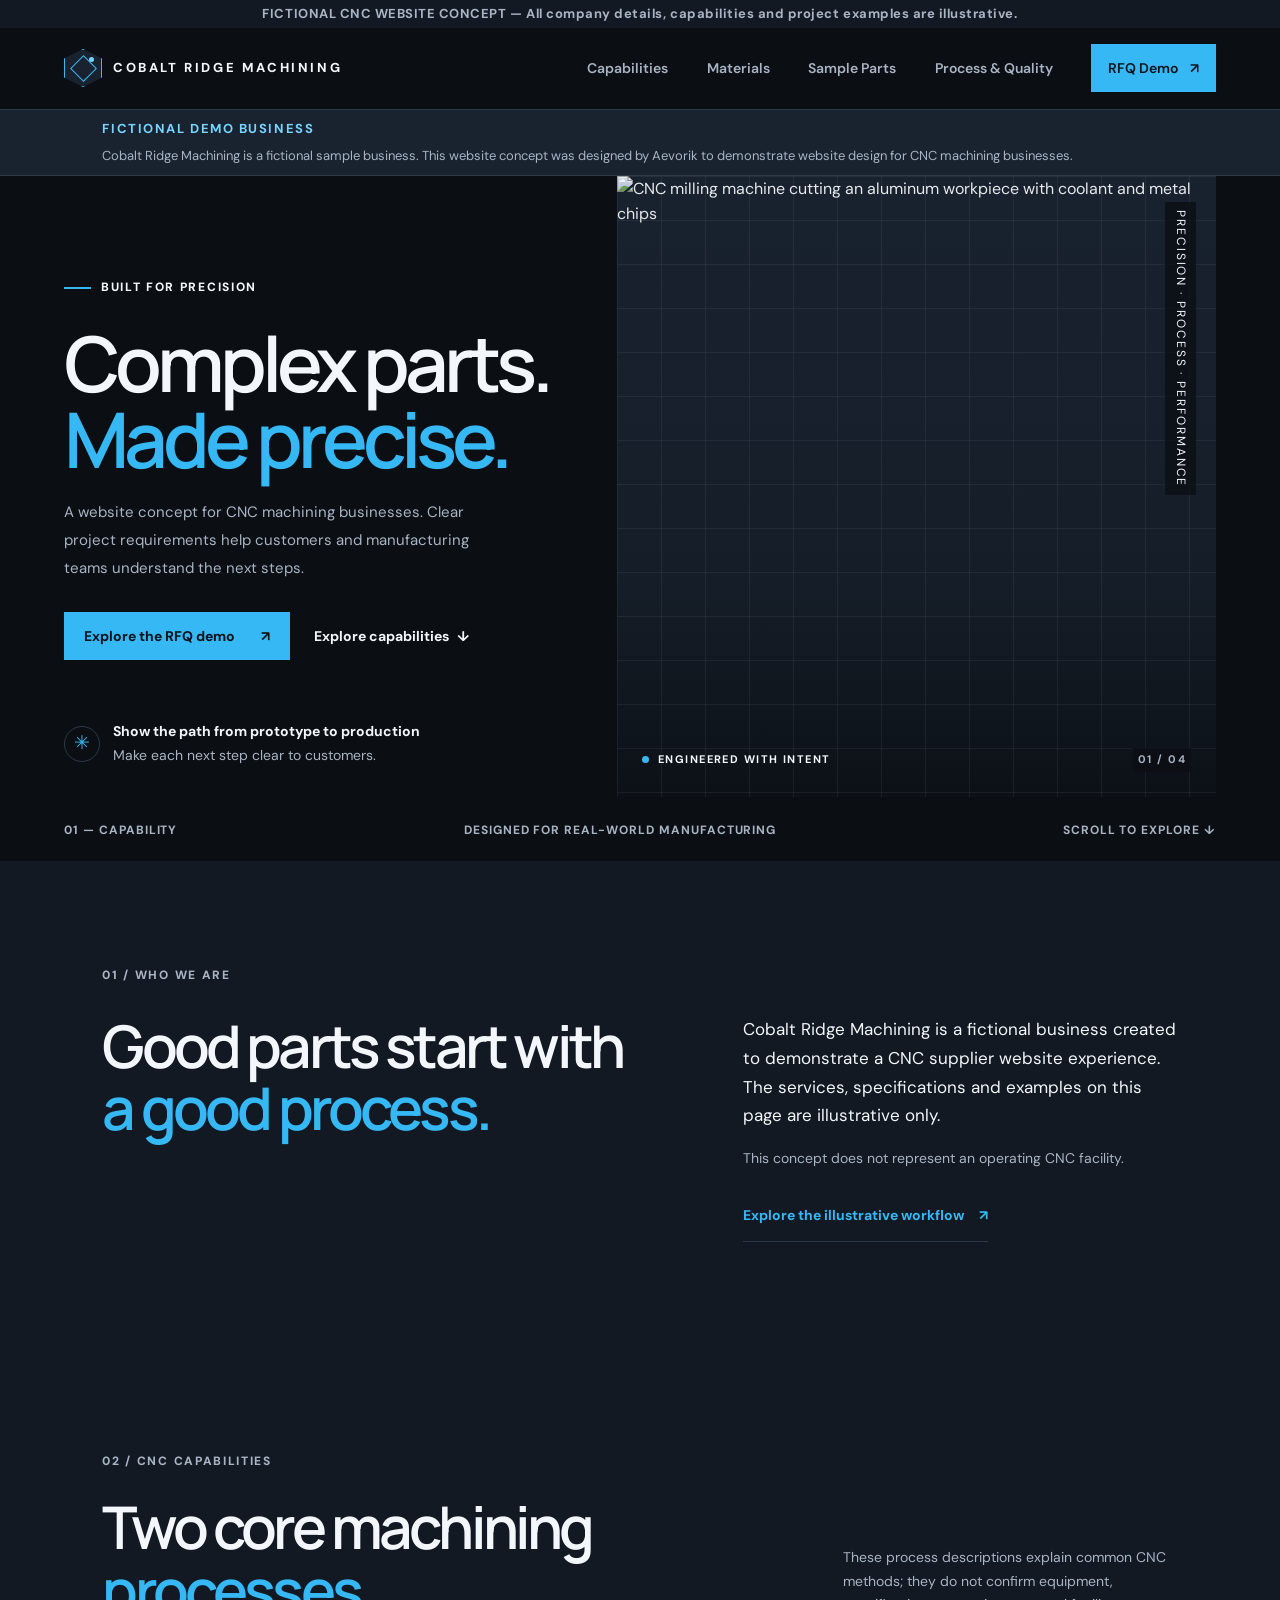
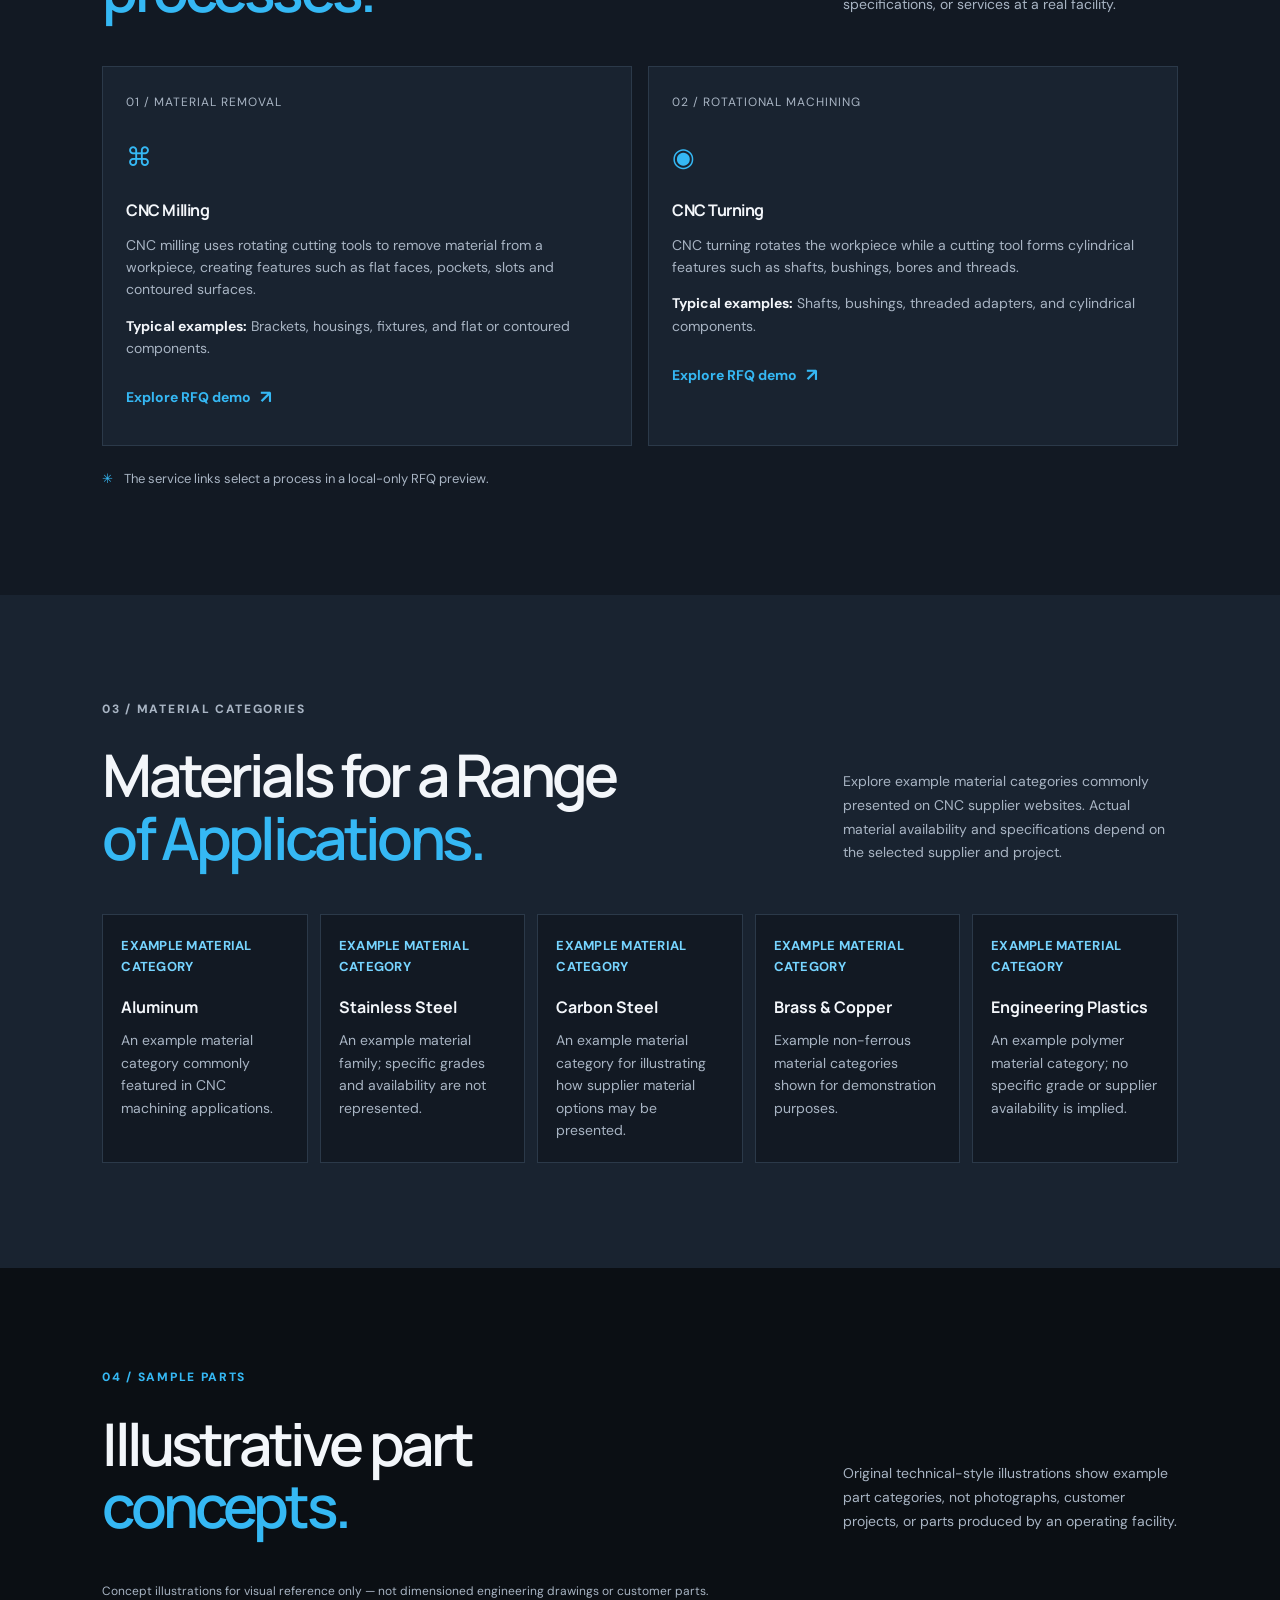
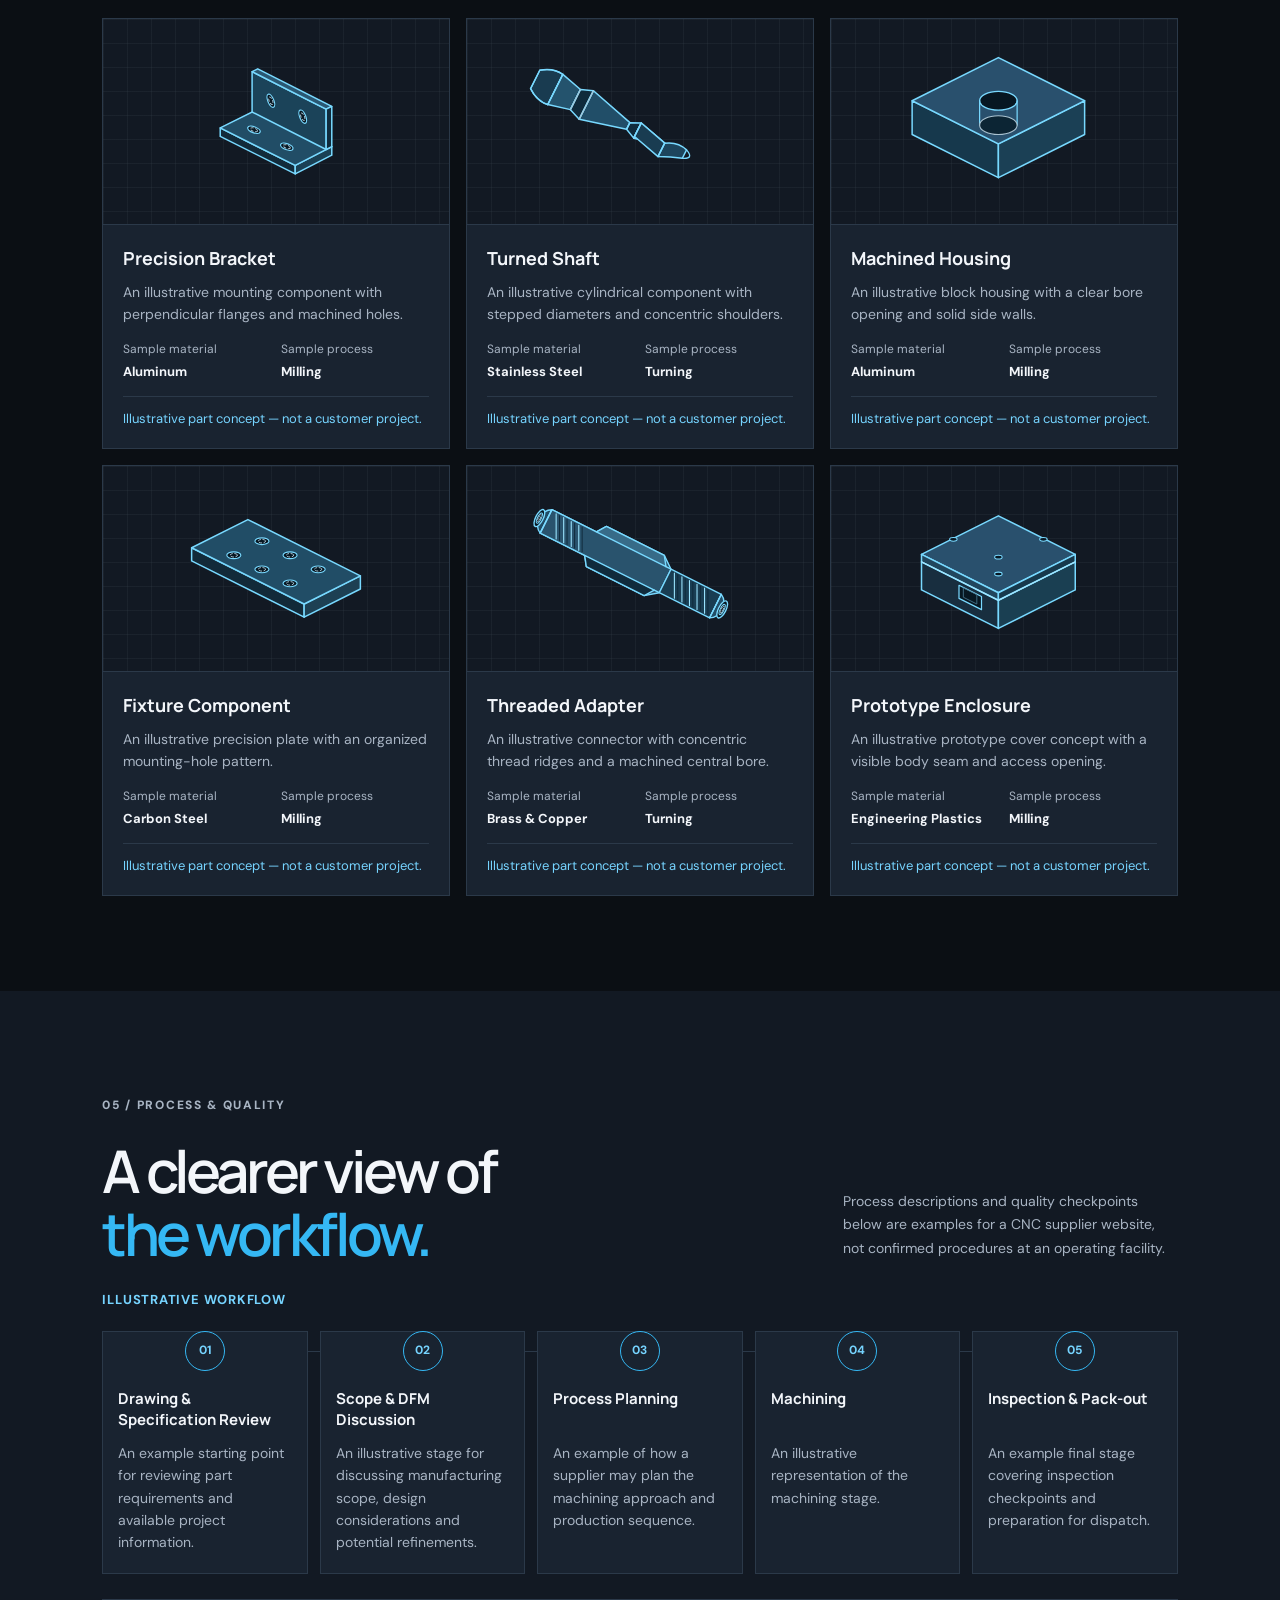
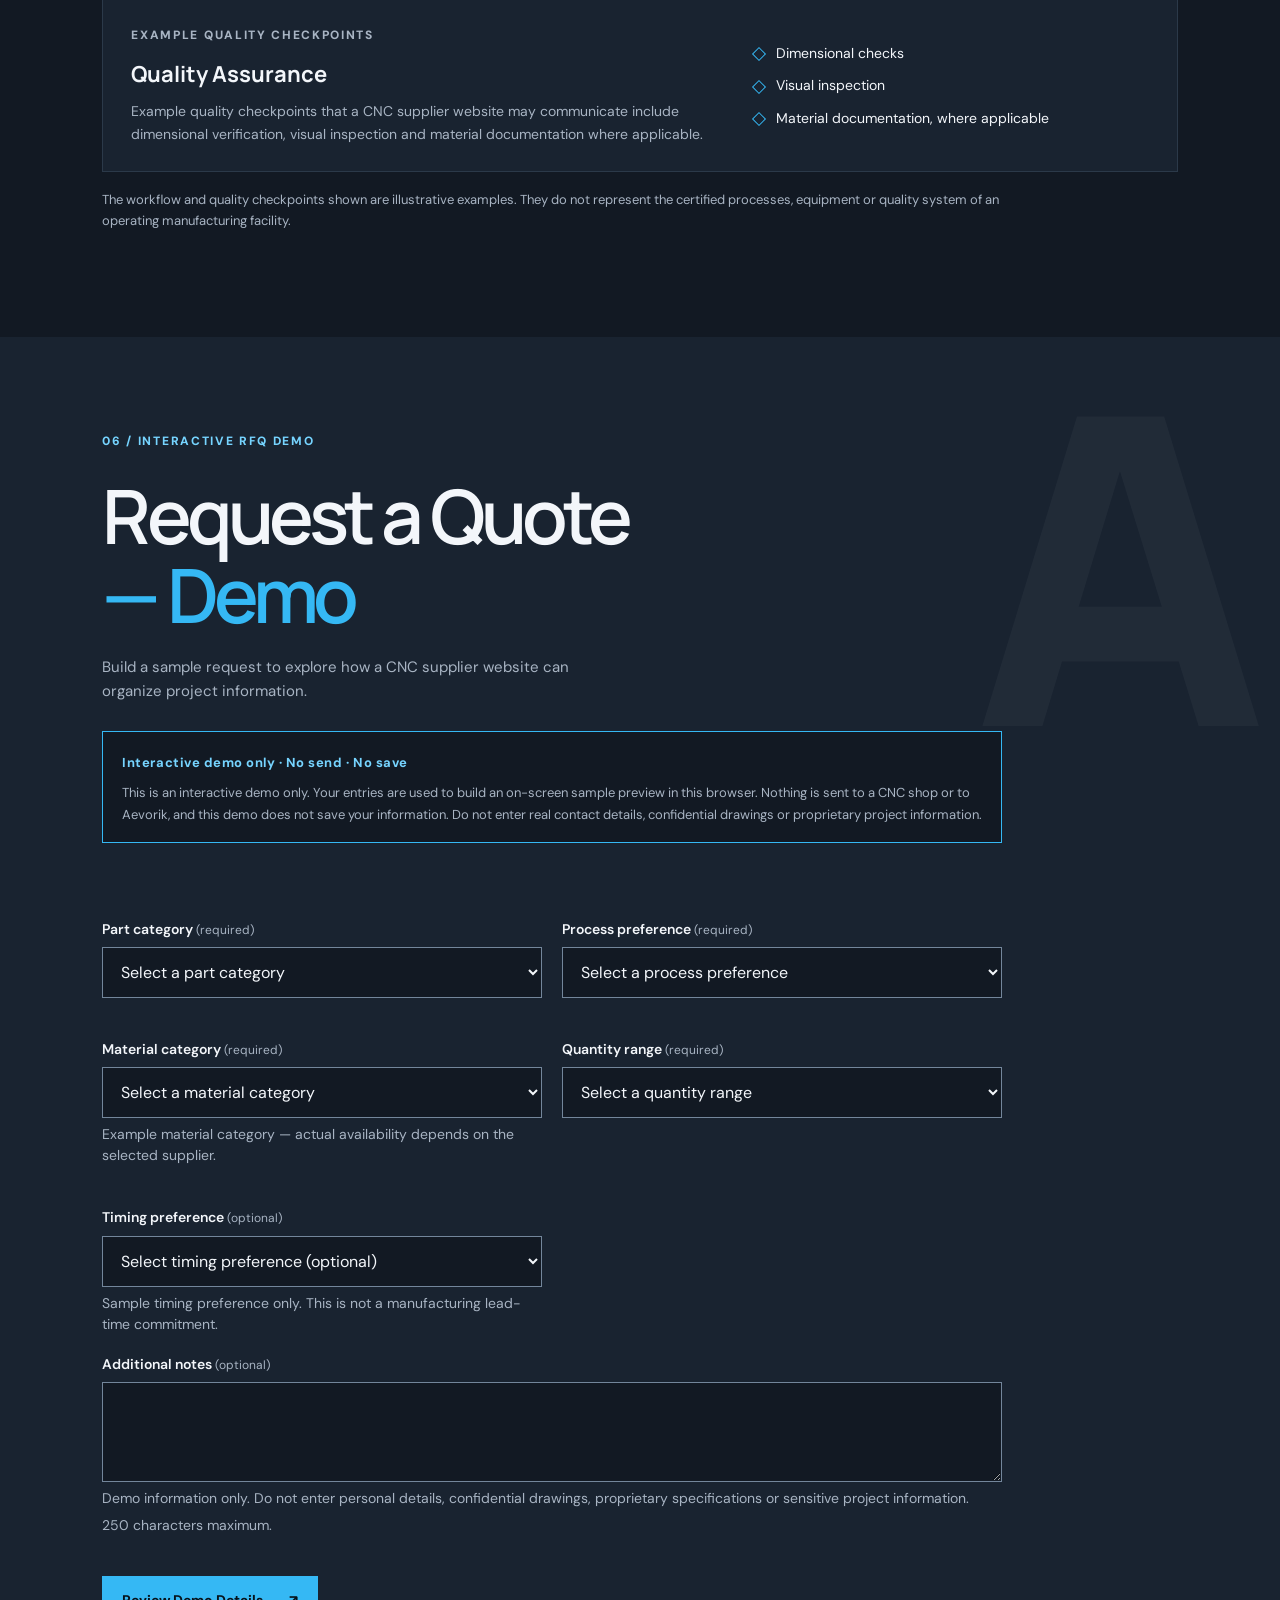
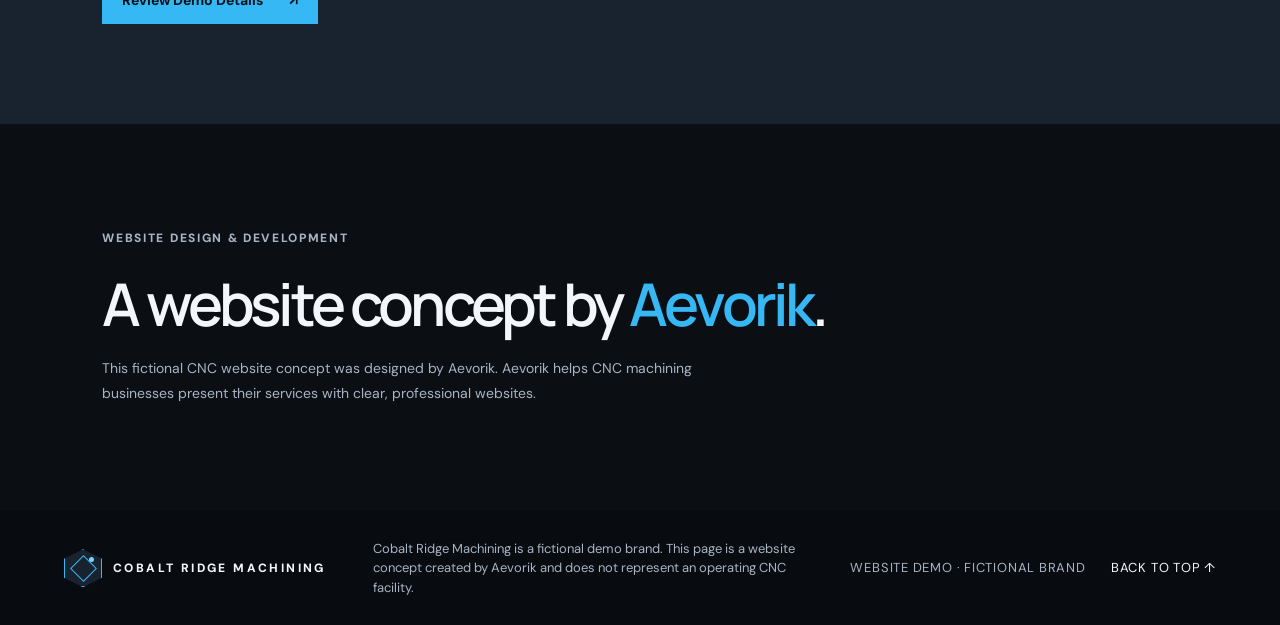
==== commit 1d7a2459: "Center bracket and fixture illustrations Align both part drawings to the center of their shared SVG " ====
--- a/index.html
+++ b/index.html
@@ -150,6 +150,7 @@
               <svg viewBox="0 0 320 180" role="img" aria-labelledby="part-bracket-title part-bracket-desc">
                 <title id="part-bracket-title">Illustrative precision bracket concept</title>
                 <desc id="part-bracket-desc">A solid right-angle mounting bracket. The base and upright flange share a consistent isometric projection; dashed bore edges indicate hidden surfaces.</desc>
+                <g transform="translate(70.5 1)">
                 <g stroke="#78d9ff" stroke-width="1.6" stroke-linejoin="round">
                   <polygon points="30,96 110,136 110,145 30,105" fill="#122b3b"/>
                   <polygon points="110,136 149,116 149,125 110,145" fill="#1a4054"/>
@@ -169,6 +170,7 @@
                   <ellipse cx="118" cy="84" rx="4.3" ry="1.8" transform="rotate(68 118 84)"/>
                   <ellipse cx="66" cy="98" rx="4" ry="1.8" transform="rotate(20 66 98)"/>
                   <ellipse cx="101" cy="116" rx="4" ry="1.8" transform="rotate(20 101 116)"/>
+                </g>
                 </g>
               </svg>
             </div>
@@ -238,6 +240,7 @@
               <svg viewBox="0 0 320 180" role="img" aria-labelledby="part-fixture-title part-fixture-desc">
                 <title id="part-fixture-title">Illustrative fixture component concept</title>
                 <desc id="part-fixture-desc">A flat fixture plate with consistent isometric top-plane axes, uniform thickness, and six through-holes on a regular two-row grid.</desc>
+                <g transform="translate(50 -17)">
                 <g stroke="#78d9ff" stroke-width="1.6" stroke-linejoin="round">
                   <polygon points="20,85 140,145 140,159 20,99" fill="#122a39"/>
                   <polygon points="140,145 200,115 200,129 140,159" fill="#1d4053"/>
@@ -258,6 +261,7 @@
                   <ellipse cx="65" cy="93" rx="4" ry="1.9"/>
                   <ellipse cx="95" cy="108" rx="4" ry="1.9"/>
                   <ellipse cx="125" cy="123" rx="4" ry="1.9"/>
+                </g>
                 </g>
               </svg>
             </div>
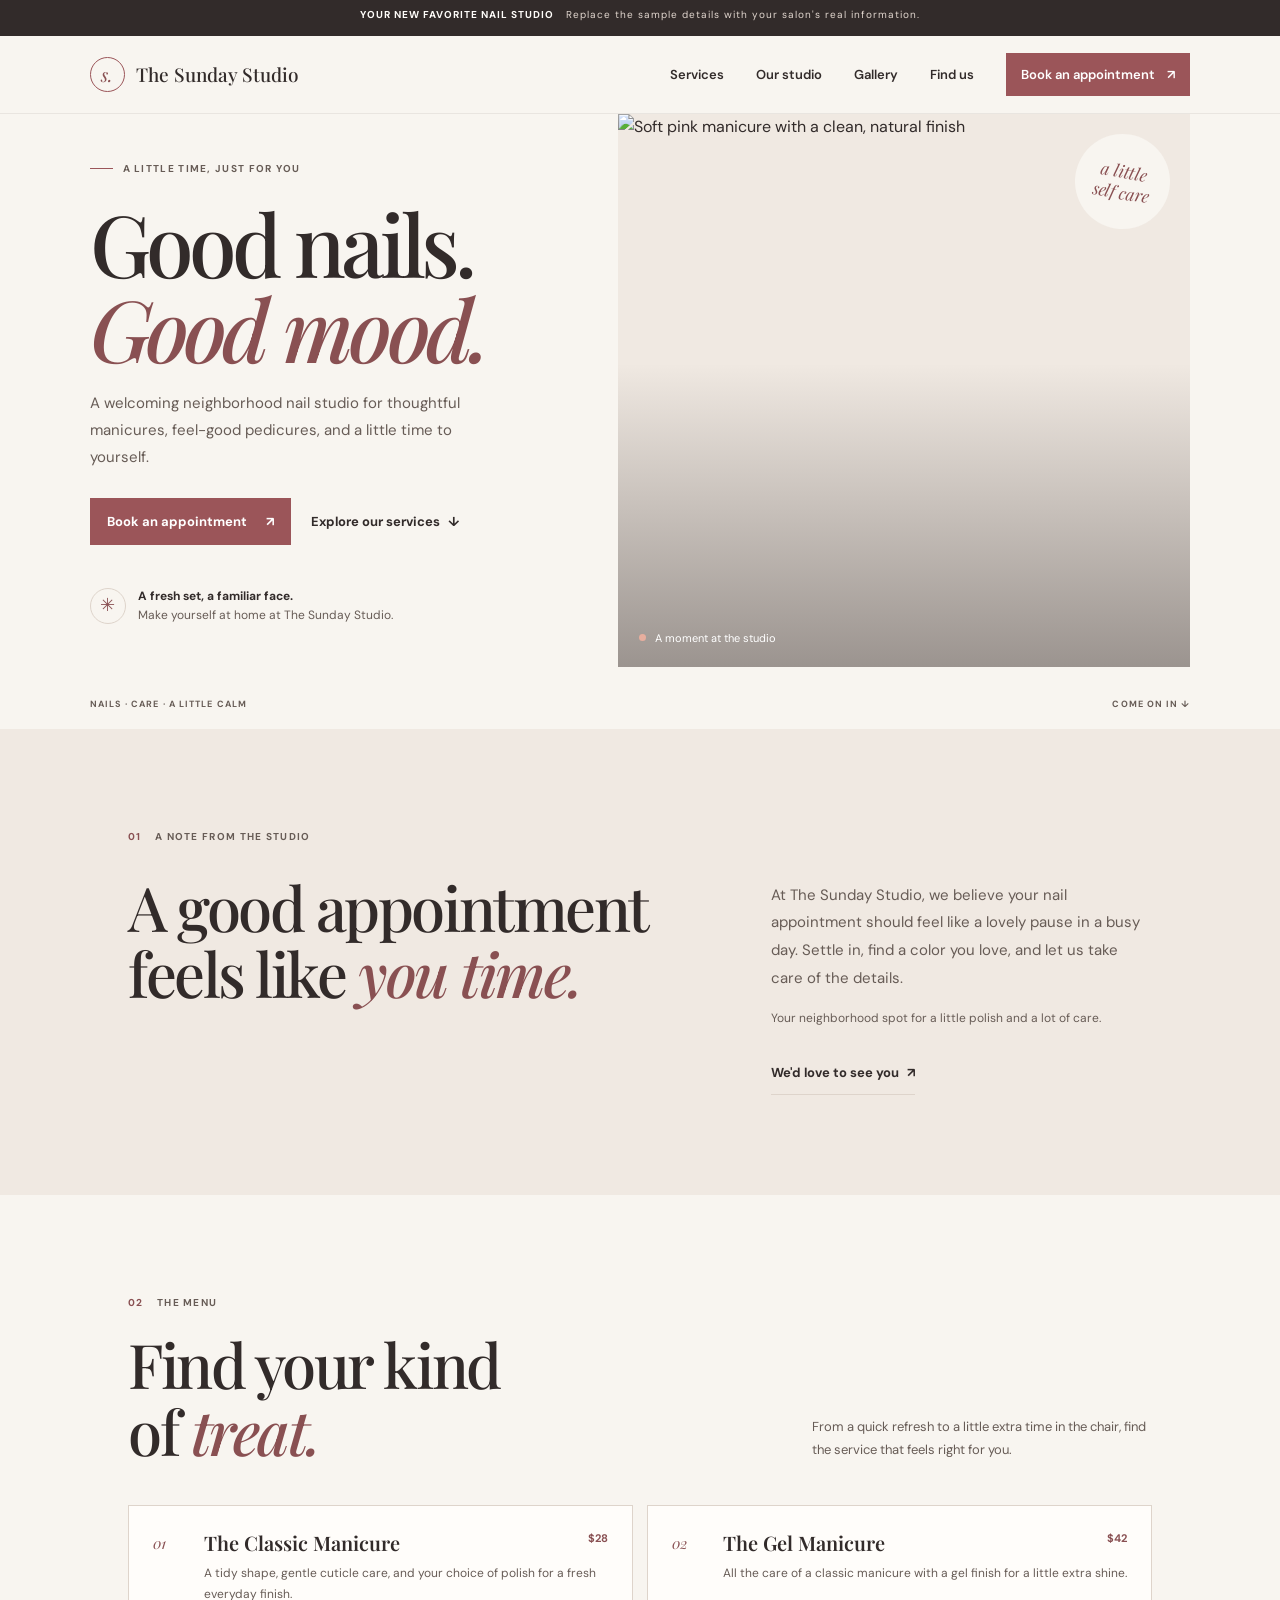
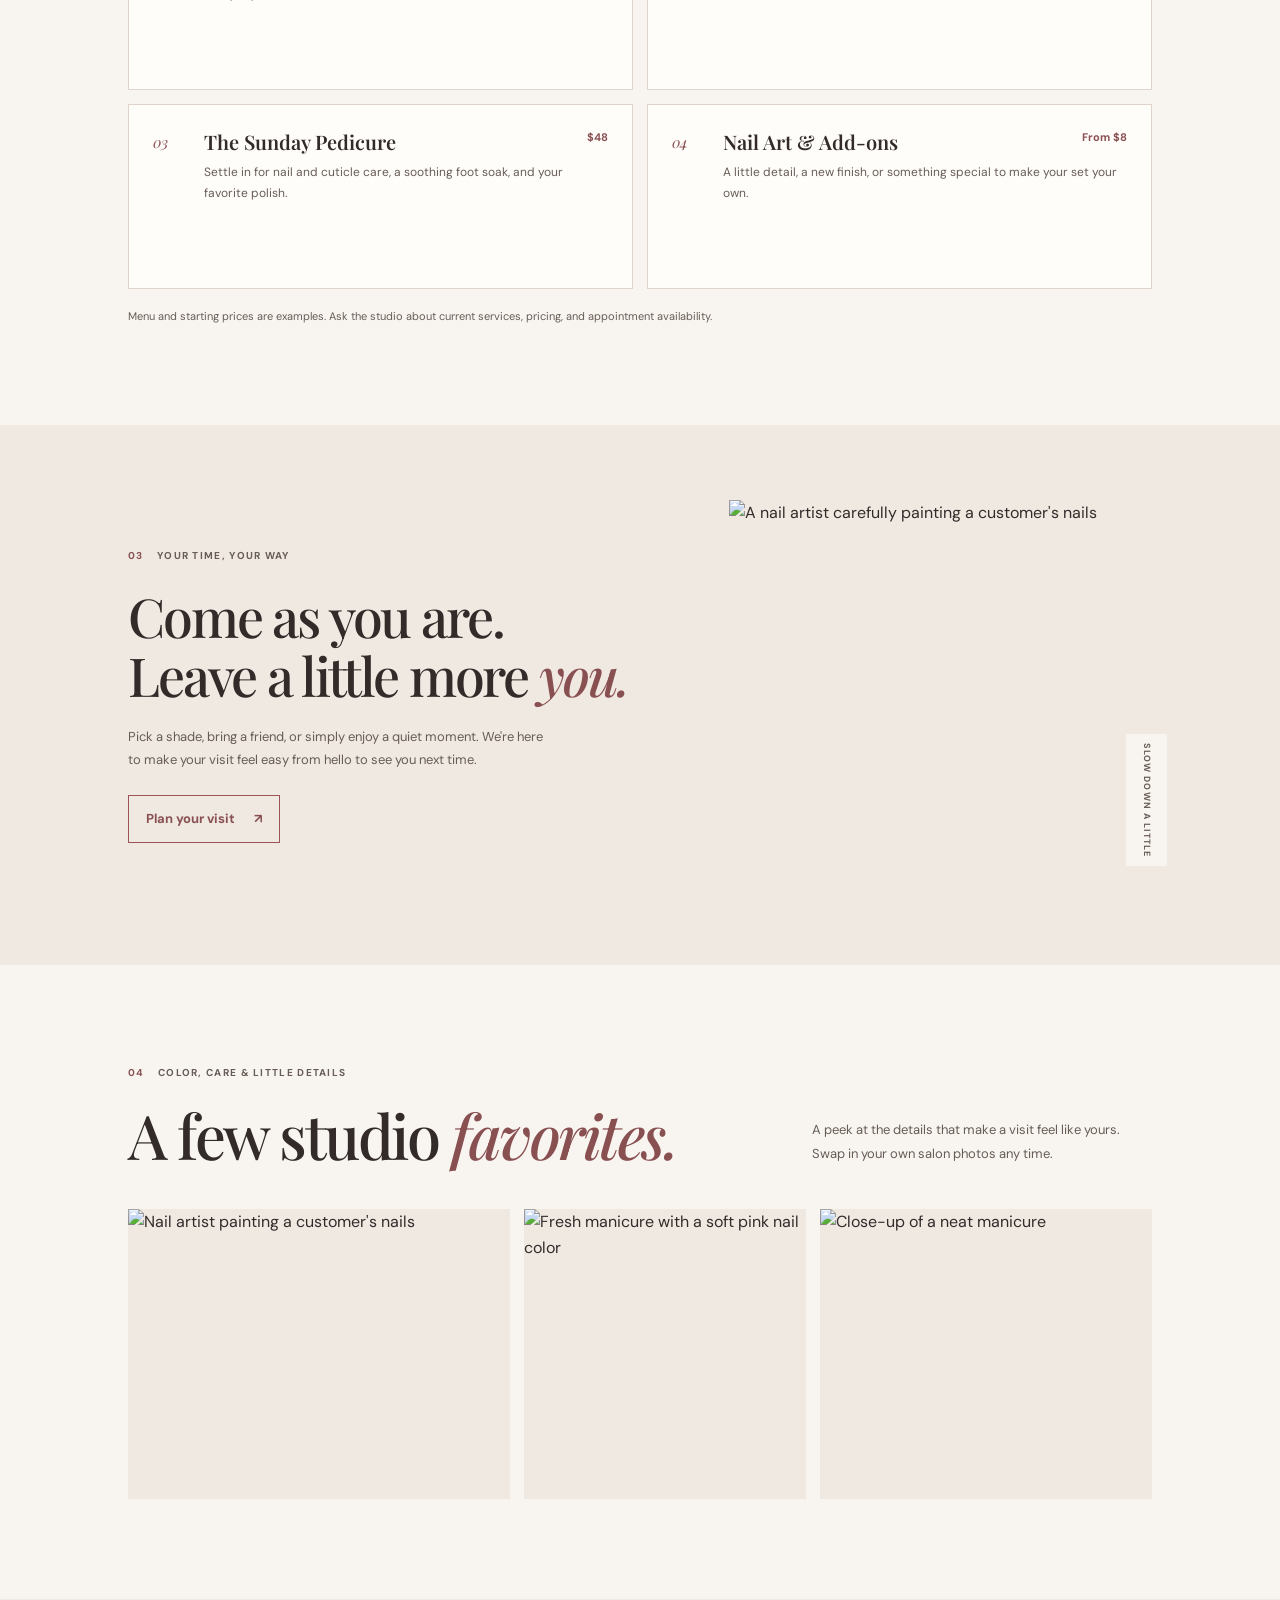
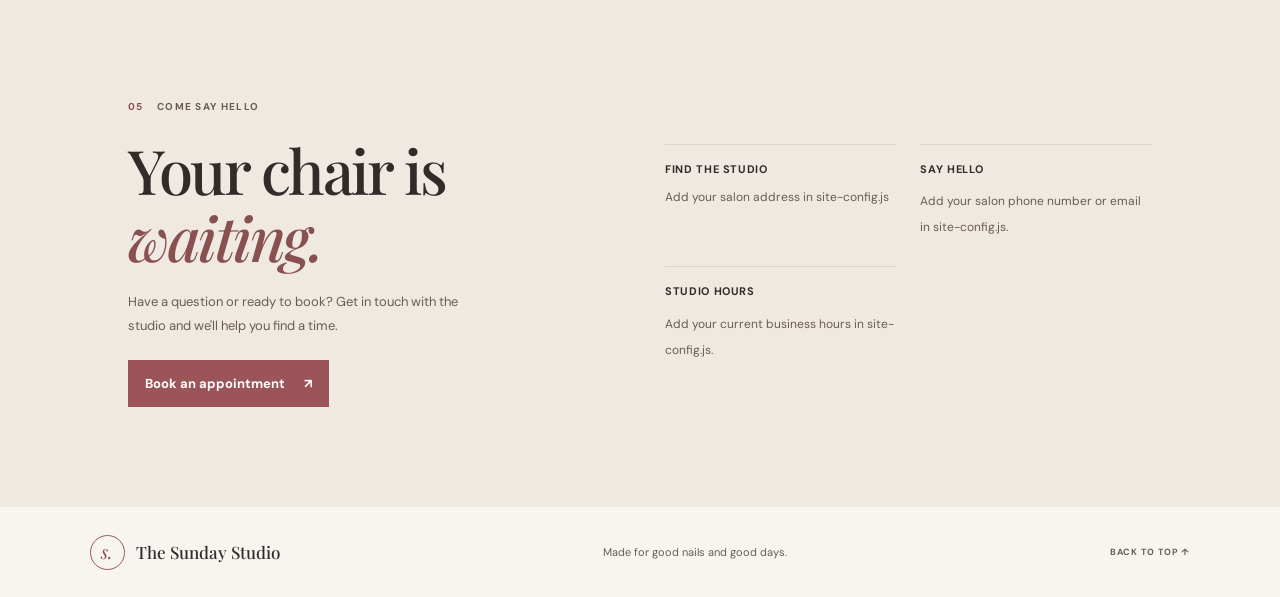
==== commit 7fc664bf: "Build customizable nail salon website template Replace the CNC demo with a responsive salon site con" ====
--- a/index.html
+++ b/index.html
@@ -3,501 +3,148 @@
 <head>
   <meta charset="utf-8">
   <meta name="viewport" content="width=device-width, initial-scale=1">
-  <meta name="description" content="Explore a fictional CNC machining website concept designed by Aevorik, demonstrating how a supplier can present capabilities, materials, sample parts and a quote-request experience.">
-  <meta property="og:title" content="Cobalt Ridge Machining | Fictional CNC Website Concept">
-  <meta property="og:description" content="Explore a fictional CNC machining website concept designed by Aevorik, demonstrating how a supplier can present capabilities, materials, sample parts and a quote-request experience.">
+  <meta name="description" content="A welcoming nail studio for thoughtful manicures, pedicures, and a little time to yourself.">
+  <meta property="og:title" content="The Sunday Studio | Nail Studio">
+  <meta property="og:description" content="A welcoming nail studio for thoughtful manicures, pedicures, and a little time to yourself.">
   <meta property="og:type" content="website">
-  <title>Cobalt Ridge Machining | Fictional CNC Website Concept</title>
+  <meta name="theme-color" content="#f8f5f0">
+  <title>The Sunday Studio | Nail Studio</title>
   <link rel="icon" type="image/svg+xml" href="favicon.svg">
   <link rel="preconnect" href="https://fonts.googleapis.com">
   <link rel="preconnect" href="https://fonts.gstatic.com" crossorigin>
-  <link href="https://fonts.googleapis.com/css2?family=DM+Sans:wght@400;600;700&family=Manrope:wght@600;700;800&display=swap" rel="stylesheet">
+  <link href="https://fonts.googleapis.com/css2?family=DM+Sans:wght@400;500;600;700&family=Playfair+Display:wght@500;600;700&display=swap" rel="stylesheet">
   <link rel="stylesheet" href="style.css">
   <script src="site-config.js" defer></script>
   <script src="script.js" defer></script>
 </head>
 <body>
   <a class="skip-link" href="#main-content">Skip to main content</a>
-  <div class="announcement">FICTIONAL CNC WEBSITE CONCEPT — All company details, capabilities and project examples are illustrative.</div>
+  <div class="announcement" data-demo-notice>
+    <span>YOUR NEW FAVORITE NAIL STUDIO</span>
+    <span>Replace the sample details with your salon's real information.</span>
+  </div>
+
   <header class="site-header">
-    <a class="brand" href="#home" aria-label="Cobalt Ridge Machining home">
-      <span class="brand-mark" aria-hidden="true"></span>
-      <span class="brand-name">COBALT RIDGE MACHINING</span>
+    <a class="brand" href="#home" aria-label="The Sunday Studio home">
+      <span class="brand-mark" aria-hidden="true">s.</span>
+      <span class="brand-name">The Sunday Studio</span>
     </a>
     <button class="menu-toggle" type="button" aria-label="Open navigation" aria-controls="main-navigation" aria-expanded="false">☰</button>
     <nav class="nav" id="main-navigation" aria-label="Main navigation">
-      <a href="#capabilities">Capabilities</a>
-      <a href="#materials">Materials</a>
-      <a href="#parts">Sample Parts</a>
-      <a href="#process-quality">Process &amp; Quality</a>
-      <a class="nav-cta" href="#rfq-demo">RFQ Demo <span aria-hidden="true">↗</span></a>
+      <a href="#services">Services</a>
+      <a href="#about">Our studio</a>
+      <a href="#gallery">Gallery</a>
+      <a href="#visit">Find us</a>
+      <a class="nav-cta" data-booking-link href="#visit">Book an appointment <span aria-hidden="true">↗</span></a>
     </nav>
   </header>
-
-  <aside class="site-demo-notice" id="about-demo" aria-label="About this website demo">
-    <strong>Fictional demo business</strong>
-    <span>Cobalt Ridge Machining is a fictional sample business. This website concept was designed by <span data-website-provider-name>Aevorik</span> to demonstrate website design for CNC machining businesses.</span>
-  </aside>
 
   <main id="main-content" tabindex="-1">
     <section class="hero" id="home">
       <div class="hero-copy">
-        <p class="eyebrow"><span class="eyebrow-line"></span> BUILT FOR PRECISION</p>
-        <h1>Complex parts.<br><span>Made precise.</span></h1>
-        <p class="hero-description">A website concept for CNC machining businesses. Clear project requirements help customers and manufacturing teams understand the next steps.</p>
+        <p class="eyebrow"><span aria-hidden="true"></span> A LITTLE TIME, JUST FOR YOU</p>
+        <h1>Good nails.<br><em>Good mood.</em></h1>
+        <p class="hero-description">A welcoming neighborhood nail studio for thoughtful manicures, feel-good pedicures, and a little time to yourself.</p>
         <div class="hero-actions">
-          <a class="button button-primary" href="#rfq-demo">Explore the RFQ demo <span aria-hidden="true">↗</span></a>
-          <a class="text-link" href="#capabilities">Explore capabilities <span aria-hidden="true">↓</span></a>
+          <a class="button button-primary" data-booking-link href="#visit">Book an appointment <span aria-hidden="true">↗</span></a>
+          <a class="text-link" href="#services">Explore our services <span aria-hidden="true">↓</span></a>
         </div>
-        <div class="hero-proof">
-          <div class="proof-icon" aria-hidden="true">✳</div>
-          <p><strong>Show the path from prototype to production</strong><br><span>Make each next step clear to customers.</span></p>
+        <div class="hero-note">
+          <span class="note-flower" aria-hidden="true">✳</span>
+          <p><strong>A fresh set, a familiar face.</strong><br><span>Make yourself at home at <span data-brand-name>The Sunday Studio</span>.</span></p>
         </div>
       </div>
-      <div class="hero-visual">
-        <div class="visual-grid"></div>
-        <img src="https://images.unsplash.com/photo-1740209475472-aa7d280f7452?auto=format&fit=crop&w=1400&q=85" alt="CNC milling machine cutting an aluminum workpiece with coolant and metal chips" width="1400" height="935" fetchpriority="high">
-        <div class="visual-label"><span class="status-dot"></span> ENGINEERED WITH INTENT <span class="label-number">01 / 04</span></div>
-        <div class="vertical-note">PRECISION · PROCESS · PERFORMANCE</div>
+      <div class="hero-image">
+        <img data-hero-image src="https://images.unsplash.com/photo-1604654894610-df63bc536371?auto=format&amp;fit=crop&amp;w=1200&amp;q=85" alt="Soft pink manicure with a clean, natural finish" width="1200" height="1500" fetchpriority="high">
+        <div class="image-caption"><span class="caption-dot" aria-hidden="true"></span><span data-image-caption>A moment at the studio</span></div>
+        <span class="image-stamp" aria-hidden="true">a little<br>self care</span>
       </div>
-      <div class="hero-bottom"><span>01 — CAPABILITY</span><span>DESIGNED FOR REAL-WORLD MANUFACTURING</span><span>SCROLL TO EXPLORE ↓</span></div>
+      <div class="hero-bottom"><span>NAILS · CARE · A LITTLE CALM</span><a href="#about">COME ON IN ↓</a></div>
     </section>
 
-    <section class="intro section-wrap">
-      <div class="section-kicker">01 / WHO WE ARE</div>
-      <div class="intro-content">
-        <h2>Good parts start with<br><span>a good process.</span></h2>
-        <div>
-          <p class="lead"><span data-brand-name>Cobalt Ridge Machining</span> is a fictional business created to demonstrate a CNC supplier website experience. The services, specifications and examples on this page are illustrative only.</p>
-          <p class="muted">This concept does not represent an operating CNC facility.</p>
-          <a class="underlined-link" href="#process-quality">Explore the illustrative workflow <span aria-hidden="true">↗</span></a>
+    <section class="welcome section-wrap" id="about">
+      <div class="section-label"><span>01</span> A NOTE FROM THE STUDIO</div>
+      <div class="welcome-content">
+        <h2>A good appointment<br>feels like <em>you time.</em></h2>
+        <div class="welcome-copy">
+          <p data-about-copy>At The Sunday Studio, we believe your nail appointment should feel like a lovely pause in a busy day. Settle in, find a color you love, and let us take care of the details.</p>
+          <p class="small-note">Your neighborhood spot for a little polish and a lot of care.</p>
+          <a class="text-link underlined-link" href="#visit">We'd love to see you <span aria-hidden="true">↗</span></a>
         </div>
       </div>
     </section>
 
-    <section class="capabilities section-wrap" id="capabilities">
+    <section class="services section-wrap" id="services">
       <div class="section-heading">
-        <div><div class="section-kicker">02 / CNC CAPABILITIES</div><h2>Two core machining<br><span>processes.</span></h2></div>
-        <p>These process descriptions explain common CNC methods; they do not confirm equipment, specifications, or services at a real facility.</p>
+        <div>
+          <div class="section-label"><span>02</span> THE MENU</div>
+          <h2>Find your kind<br>of <em>treat.</em></h2>
+        </div>
+        <p>From a quick refresh to a little extra time in the chair, find the service that feels right for you.</p>
       </div>
-      <div class="capability-grid">
-        <article class="capability-card">
-          <div class="card-number">01 / MATERIAL REMOVAL</div><div class="cap-icon" aria-hidden="true">⌘</div>
-          <h3>CNC Milling</h3>
-          <p>CNC milling uses rotating cutting tools to remove material from a workpiece, creating features such as flat faces, pockets, slots and contoured surfaces.</p>
-          <p class="capability-examples"><strong>Typical examples:</strong> Brackets, housings, fixtures, and flat or contoured components.</p>
-          <a href="#rfq-demo" data-service="CNC Milling" aria-label="View the demo quote form for CNC milling">Explore RFQ demo <span aria-hidden="true">↗</span></a>
-        </article>
-        <article class="capability-card">
-          <div class="card-number">02 / ROTATIONAL MACHINING</div><div class="cap-icon" aria-hidden="true">◉</div>
-          <h3>CNC Turning</h3>
-          <p>CNC turning rotates the workpiece while a cutting tool forms cylindrical features such as shafts, bushings, bores and threads.</p>
-          <p class="capability-examples"><strong>Typical examples:</strong> Shafts, bushings, threaded adapters, and cylindrical components.</p>
-          <a href="#rfq-demo" data-service="CNC Turning" aria-label="View the demo quote form for CNC turning">Explore RFQ demo <span aria-hidden="true">↗</span></a>
-        </article>
+      <div class="service-grid" id="service-list" aria-live="polite"></div>
+      <p class="menu-note">Menu and starting prices are examples. Ask the studio about current services, pricing, and appointment availability.</p>
+    </section>
+
+    <section class="studio section-wrap">
+      <div class="studio-copy">
+        <div class="section-label"><span>03</span> YOUR TIME, YOUR WAY</div>
+        <h2>Come as you are.<br>Leave a little more <em>you.</em></h2>
+        <p>Pick a shade, bring a friend, or simply enjoy a quiet moment. We're here to make your visit feel easy from hello to see you next time.</p>
+        <a class="button button-secondary" href="#visit">Plan your visit <span aria-hidden="true">↗</span></a>
       </div>
-      <div class="capability-footnote"><span aria-hidden="true">✳</span> The service links select a process in a local-only RFQ preview.</div>
-      <div class="verified-capabilities" id="verified-capabilities" hidden>
-        <h3>Business-confirmed capabilities</h3>
-        <ul id="verified-capabilities-list"></ul>
+      <div class="studio-image">
+        <img src="https://images.unsplash.com/photo-1610992015732-2449b76344bc?auto=format&amp;fit=crop&amp;w=1000&amp;q=85" alt="A nail artist carefully painting a customer's nails" width="1000" height="1100" loading="lazy">
+        <span class="image-aside">SLOW DOWN A LITTLE</span>
       </div>
     </section>
 
-    <section class="materials-section section-wrap" id="materials">
+    <section class="gallery section-wrap" id="gallery">
       <div class="section-heading">
-        <div><div class="section-kicker">03 / MATERIAL CATEGORIES</div><h2>Materials for a Range<br><span>of Applications.</span></h2></div>
-        <p>Explore example material categories commonly presented on CNC supplier websites. Actual material availability and specifications depend on the selected supplier and project.</p>
+        <div>
+          <div class="section-label"><span>04</span> COLOR, CARE &amp; LITTLE DETAILS</div>
+          <h2>A few studio <em>favorites.</em></h2>
+        </div>
+        <p>A peek at the details that make a visit feel like yours. Swap in your own salon photos any time.</p>
       </div>
-      <div class="materials-grid">
-        <article class="material-card">
-          <span class="material-type">Example material category</span>
-          <h3>Aluminum</h3>
-          <p>An example material category commonly featured in CNC machining applications.</p>
-        </article>
-        <article class="material-card">
-          <span class="material-type">Example material category</span>
-          <h3>Stainless Steel</h3>
-          <p>An example material family; specific grades and availability are not represented.</p>
-        </article>
-        <article class="material-card">
-          <span class="material-type">Example material category</span>
-          <h3>Carbon Steel</h3>
-          <p>An example material category for illustrating how supplier material options may be presented.</p>
-        </article>
-        <article class="material-card">
-          <span class="material-type">Example material category</span>
-          <h3>Brass &amp; Copper</h3>
-          <p>Example non-ferrous material categories shown for demonstration purposes.</p>
-        </article>
-        <article class="material-card">
-          <span class="material-type">Example material category</span>
-          <h3>Engineering Plastics</h3>
-          <p>An example polymer material category; no specific grade or supplier availability is implied.</p>
-        </article>
-      </div>
+      <div class="gallery-grid" id="gallery-list"></div>
     </section>
 
-    <section class="parts-section" id="parts">
-      <div class="section-wrap">
-        <div class="section-heading parts-heading">
-          <div><div class="section-kicker">04 / SAMPLE PARTS</div><h2>Illustrative part<br><span>concepts.</span></h2></div>
-          <p>Original technical-style illustrations show example part categories, not photographs, customer projects, or parts produced by an operating facility.</p>
+    <section class="visit section-wrap" id="visit">
+      <div class="visit-copy">
+        <div class="section-label"><span>05</span> COME SAY HELLO</div>
+        <h2>Your chair is<br><em>waiting.</em></h2>
+        <p>Have a question or ready to book? Get in touch with the studio and we'll help you find a time.</p>
+        <a class="button button-primary visit-booking" data-booking-link href="#visit">Book an appointment <span aria-hidden="true">↗</span></a>
+      </div>
+      <div class="visit-details">
+        <div class="detail-block">
+          <h3>Find the studio</h3>
+          <address data-address>Add your salon address in site-config.js</address>
+          <a class="detail-link" data-map-link href="#visit" hidden>Get directions <span aria-hidden="true">↗</span></a>
         </div>
-        <p class="parts-note">Concept illustrations for visual reference only — not dimensioned engineering drawings or customer parts.</p>
-        <div class="parts-grid">
-          <article class="part-card">
-            <div class="part-illustration">
-              <svg viewBox="0 0 320 180" role="img" aria-labelledby="part-bracket-title part-bracket-desc">
-                <title id="part-bracket-title">Illustrative precision bracket concept</title>
-                <desc id="part-bracket-desc">A solid right-angle mounting bracket. The base and upright flange share a consistent isometric projection; dashed bore edges indicate hidden surfaces.</desc>
-                <g transform="translate(70.5 1)">
-                <g stroke="#78d9ff" stroke-width="1.6" stroke-linejoin="round">
-                  <polygon points="30,96 110,136 110,145 30,105" fill="#122b3b"/>
-                  <polygon points="110,136 149,116 149,125 110,145" fill="#1a4054"/>
-                  <polygon points="30,96 110,136 149,116 70,76" fill="#214d66"/>
-                  <polygon points="64,79 143,119 143,76 64,36" fill="#1b4359"/>
-                  <polygon points="64,36 143,76 149,73 70,33" fill="#2a5873"/>
-                  <polygon points="143,119 149,116 149,73 143,76" fill="#102b3c"/>
-                </g>
-                <g fill="#071722" stroke="#79d9ff" stroke-width="1.3">
-                  <ellipse cx="84" cy="67" rx="7.5" ry="3.2" transform="rotate(68 84 67)"/>
-                  <ellipse cx="118" cy="84" rx="7.5" ry="3.2" transform="rotate(68 118 84)"/>
-                  <ellipse cx="66" cy="98" rx="7" ry="3.2" transform="rotate(20 66 98)"/>
-                  <ellipse cx="101" cy="116" rx="7" ry="3.2" transform="rotate(20 101 116)"/>
-                </g>
-                <g fill="none" stroke="#a9c2d0" stroke-width="1.05" stroke-dasharray="2.5 2.5">
-                  <ellipse cx="84" cy="67" rx="4.3" ry="1.8" transform="rotate(68 84 67)"/>
-                  <ellipse cx="118" cy="84" rx="4.3" ry="1.8" transform="rotate(68 118 84)"/>
-                  <ellipse cx="66" cy="98" rx="4" ry="1.8" transform="rotate(20 66 98)"/>
-                  <ellipse cx="101" cy="116" rx="4" ry="1.8" transform="rotate(20 101 116)"/>
-                </g>
-                </g>
-              </svg>
-            </div>
-            <div class="part-content">
-              <h3>Precision Bracket</h3>
-              <p>An illustrative mounting component with perpendicular flanges and machined holes.</p>
-              <dl class="part-meta"><div><dt>Sample material</dt><dd>Aluminum</dd></div><div><dt>Sample process</dt><dd>Milling</dd></div></dl>
-              <p class="part-disclaimer">Illustrative part concept — not a customer project.</p>
-            </div>
-          </article>
-          <article class="part-card">
-            <div class="part-illustration">
-              <svg viewBox="0 0 320 180" role="img" aria-labelledby="part-shaft-title part-shaft-desc">
-                <title id="part-shaft-title">Illustrative turned shaft concept</title>
-                <desc id="part-shaft-desc">A stepped turned shaft with a shared centerline, cylindrical journals, square shoulders, and visible end faces.</desc>
-                <g transform="rotate(26.565 160 90)">
-                <g stroke="#78d9ff" stroke-width="1.6" stroke-linejoin="round">
-                  <path d="M40 89 Q52 80 64 82 L64 118 Q52 120 40 111 Z" fill="#193b50"/>
-                  <path d="M64 82 L88 88 L88 112 L64 118 Z" fill="#24536d"/>
-                  <path d="M88 88 L101 83 L101 117 L88 112 Z" fill="#102b3c"/>
-                  <path d="M101 83 L151 96 L151 104 L101 117 Z" fill="#214e68"/>
-                  <path d="M151 96 L162 91 L162 109 L151 104 Z" fill="#102b3c"/>
-                  <path d="M162 91 L194 99 L194 101 L162 109 Z" fill="#2c5b75"/>
-                  <path d="M162 91 L194 99 L194 115 L162 107 Z" fill="#193c51"/>
-                  <path d="M194 99 Q206 91 218 95 L218 105 Q206 109 194 115 Z" fill="#1d455d"/>
-                </g>
-                <g fill="none" stroke="#79d9ff" stroke-width="1.35">
-                  <path d="M40 89 Q52 80 64 82 M40 111 Q52 120 64 118 M40 89 V111"/>
-                  <path d="M64 82 V118 M88 88 V112 M101 83 V117 M151 96 V104 M162 91 V109 M194 99 V115"/>
-                  <path d="M218 95 Q230 100 218 105"/>
-                </g>
-                <path d="M88 88 V112 M101 83 V117" fill="none" stroke="#a9c2d0" stroke-width="1.1"/>
-                </g>
-              </svg>
-            </div>
-            <div class="part-content">
-              <h3>Turned Shaft</h3>
-              <p>An illustrative cylindrical component with stepped diameters and concentric shoulders.</p>
-              <dl class="part-meta"><div><dt>Sample material</dt><dd>Stainless Steel</dd></div><div><dt>Sample process</dt><dd>Turning</dd></div></dl>
-              <p class="part-disclaimer">Illustrative part concept — not a customer project.</p>
-            </div>
-          </article>
-          <article class="part-card">
-            <div class="part-illustration">
-              <svg viewBox="0 0 320 180" role="img" aria-labelledby="part-housing-title part-housing-desc">
-                <title id="part-housing-title">Illustrative machined housing concept</title>
-                <desc id="part-housing-desc">A solid rectangular housing with three faces projected along shared isometric axes and a vertical blind bore showing its recessed bottom.</desc>
-                <g stroke="#78d9ff" stroke-width="1.6" stroke-linejoin="round">
-                  <polygon points="62,68 62,104 154,150 154,114" fill="#16384c"/>
-                  <polygon points="154,114 246,68 246,104 154,150" fill="#1b4055"/>
-                  <polygon points="62,68 154,22 246,68 154,114" fill="#29506d"/>
-                </g>
-                <ellipse cx="154" cy="68" rx="20" ry="10" fill="#071722" stroke="#79d9ff" stroke-width="1.4"/>
-                <path d="M134 68 V94 M174 68 V94" fill="none" stroke="#79d9ff" stroke-width="1.3"/>
-                <ellipse cx="154" cy="94" rx="20" ry="10" fill="#0c2534" stroke="#a9c2d0" stroke-width="1.2"/>
-              </svg>
-            </div>
-            <div class="part-content">
-              <h3>Machined Housing</h3>
-              <p>An illustrative block housing with a clear bore opening and solid side walls.</p>
-              <dl class="part-meta"><div><dt>Sample material</dt><dd>Aluminum</dd></div><div><dt>Sample process</dt><dd>Milling</dd></div></dl>
-              <p class="part-disclaimer">Illustrative part concept — not a customer project.</p>
-            </div>
-          </article>
-          <article class="part-card">
-            <div class="part-illustration">
-              <svg viewBox="0 0 320 180" role="img" aria-labelledby="part-fixture-title part-fixture-desc">
-                <title id="part-fixture-title">Illustrative fixture component concept</title>
-                <desc id="part-fixture-desc">A flat fixture plate with consistent isometric top-plane axes, uniform thickness, and six through-holes on a regular two-row grid.</desc>
-                <g transform="translate(50 -17)">
-                <g stroke="#78d9ff" stroke-width="1.6" stroke-linejoin="round">
-                  <polygon points="20,85 140,145 140,159 20,99" fill="#122a39"/>
-                  <polygon points="140,145 200,115 200,129 140,159" fill="#1d4053"/>
-                  <polygon points="80,55 200,115 140,145 20,85" fill="#214d66"/>
-                </g>
-                <g fill="#071722" stroke="#79d9ff" stroke-width="1.2">
-                  <ellipse cx="95" cy="78" rx="7.5" ry="3.6"/>
-                  <ellipse cx="125" cy="93" rx="7.5" ry="3.6"/>
-                  <ellipse cx="155" cy="108" rx="7.5" ry="3.6"/>
-                  <ellipse cx="65" cy="93" rx="7.5" ry="3.6"/>
-                  <ellipse cx="95" cy="108" rx="7.5" ry="3.6"/>
-                  <ellipse cx="125" cy="123" rx="7.5" ry="3.6"/>
-                </g>
-                <g fill="none" stroke="#a9c2d0" stroke-width="1.05" stroke-dasharray="2.5 2.5">
-                  <ellipse cx="95" cy="78" rx="4" ry="1.9"/>
-                  <ellipse cx="125" cy="93" rx="4" ry="1.9"/>
-                  <ellipse cx="155" cy="108" rx="4" ry="1.9"/>
-                  <ellipse cx="65" cy="93" rx="4" ry="1.9"/>
-                  <ellipse cx="95" cy="108" rx="4" ry="1.9"/>
-                  <ellipse cx="125" cy="123" rx="4" ry="1.9"/>
-                </g>
-                </g>
-              </svg>
-            </div>
-            <div class="part-content">
-              <h3>Fixture Component</h3>
-              <p>An illustrative precision plate with an organized mounting-hole pattern.</p>
-              <dl class="part-meta"><div><dt>Sample material</dt><dd>Carbon Steel</dd></div><div><dt>Sample process</dt><dd>Milling</dd></div></dl>
-              <p class="part-disclaimer">Illustrative part concept — not a customer project.</p>
-            </div>
-          </article>
-          <article class="part-card">
-            <div class="part-illustration">
-              <svg viewBox="0 0 320 180" role="img" aria-labelledby="part-adapter-title part-adapter-desc">
-                <title id="part-adapter-title">Illustrative threaded adapter concept</title>
-                <desc id="part-adapter-desc">A coaxial connector concept with hex wrench flats, cylindrical male-thread ends, repeated thread indications, and an axial through-bore.</desc>
-                <g transform="rotate(26.565 160 90)" stroke="#78d9ff" stroke-width="1.5" stroke-linejoin="round">
-                  <path d="M48 76 H101 V104 H48 Z" fill="#193d52"/>
-                  <path d="M48 76 Q40 80 40 90 Q40 100 48 104 Z" fill="#214d66"/>
-                  <path d="M48 76 H101 L108 66 H177 L190 76 V104 L177 114 H108 L101 104 H48 Z" fill="#29536d"/>
-                  <path d="M101 76 L108 66 H177 L184 76 Z" fill="#376b88"/>
-                  <path d="M101 104 L108 114 H177 L184 104 Z" fill="#102b3c"/>
-                  <path d="M184 76 H250 V104 H184 L190 104 V76 Z" fill="#193d52"/>
-                  <path d="M250 76 Q258 80 258 90 Q258 100 250 104 Z" fill="#214d66"/>
-                  <path d="M48 76 V104 M250 76 V104" fill="none" stroke="#79d9ff" stroke-width="1.2"/>
-                  <path d="M54 78 L66 102 M63 78 L75 102 M72 78 L84 102 M81 78 L93 102 M195 78 L207 102 M204 78 L216 102 M213 78 L225 102 M222 78 L234 102 M231 78 L243 102" fill="none" stroke="#9be5ff" stroke-width="1.15"/>
-                  <path d="M58 78 L70 102 M67 78 L79 102 M76 78 L88 102 M85 78 L97 102 M199 78 L211 102 M208 78 L220 102 M217 78 L229 102 M226 78 L238 102 M235 78 L247 102" fill="none" stroke="#102b3c" stroke-width="1.05"/>
-                  <ellipse cx="40" cy="90" rx="4" ry="10" fill="#071722"/>
-                  <ellipse cx="40" cy="90" rx="2" ry="6" fill="none" stroke="#79d9ff" stroke-width="1.1"/>
-                  <ellipse cx="258" cy="90" rx="4" ry="10" fill="#071722"/>
-                  <ellipse cx="258" cy="90" rx="2" ry="6" fill="none" stroke="#79d9ff" stroke-width="1.1"/>
-                  <ellipse cx="40" cy="90" rx="1" ry="4" fill="none" stroke="#a9c2d0" stroke-width="1" stroke-dasharray="1.5 1.5"/>
-                  <ellipse cx="258" cy="90" rx="1" ry="4" fill="none" stroke="#a9c2d0" stroke-width="1" stroke-dasharray="1.5 1.5"/>
-                </g>
-              </svg>
-            </div>
-            <div class="part-content">
-              <h3>Threaded Adapter</h3>
-              <p>An illustrative connector with concentric thread ridges and a machined central bore.</p>
-              <dl class="part-meta"><div><dt>Sample material</dt><dd>Brass &amp; Copper</dd></div><div><dt>Sample process</dt><dd>Turning</dd></div></dl>
-              <p class="part-disclaimer">Illustrative part concept — not a customer project.</p>
-            </div>
-          </article>
-          <article class="part-card">
-            <div class="part-illustration">
-              <svg viewBox="0 0 320 180" role="img" aria-labelledby="part-enclosure-title part-enclosure-desc">
-                <title id="part-enclosure-title">Illustrative prototype enclosure concept</title>
-                <desc id="part-enclosure-desc">A rectangular enclosure with a seated lid, continuous perimeter seam, four top fasteners, and a front-face connector opening.</desc>
-                <g stroke="#78d9ff" stroke-width="1.6" stroke-linejoin="round">
-                  <polygon points="72,83 154,124 154,154 72,113" fill="#182e3f"/>
-                  <polygon points="154,124 236,83 236,113 154,154" fill="#1a3f52"/>
-                  <polygon points="72,75 154,34 236,75 154,116" fill="#29506d"/>
-                  <polygon points="72,75 154,116 154,124 72,83" fill="#21465d"/>
-                  <polygon points="154,116 236,75 236,83 154,124" fill="#17394c"/>
-                </g>
-                <path d="M72 83 L154 124 L236 83" fill="none" stroke="#a4e7ff" stroke-width="1.2"/>
-                <path d="M112 108 L136 120 L136 134 L112 122 Z" fill="#071722" stroke="#79d9ff" stroke-width="1.3"/>
-                <path d="M117 111 L131 118 L131 128 L117 121 Z" fill="none" stroke="#436e85" stroke-width="1"/>
-                <g fill="#071722" stroke="#79d9ff" stroke-width="1.1">
-                  <ellipse cx="106" cy="59" rx="4" ry="2"/>
-                  <ellipse cx="154" cy="78" rx="4" ry="2"/>
-                  <ellipse cx="202" cy="59" rx="4" ry="2"/>
-                  <ellipse cx="154" cy="96" rx="4" ry="2"/>
-                </g>
-              </svg>
-            </div>
-            <div class="part-content">
-              <h3>Prototype Enclosure</h3>
-              <p>An illustrative prototype cover concept with a visible body seam and access opening.</p>
-              <dl class="part-meta"><div><dt>Sample material</dt><dd>Engineering Plastics</dd></div><div><dt>Sample process</dt><dd>Milling</dd></div></dl>
-              <p class="part-disclaimer">Illustrative part concept — not a customer project.</p>
-            </div>
-          </article>
+        <div class="detail-block">
+          <h3>Say hello</h3>
+          <a class="detail-link" data-phone-link href="#visit" hidden></a>
+          <a class="detail-link" data-email-link href="#visit" hidden></a>
+          <span class="small-note" data-contact-placeholder>Add your salon phone number or email in site-config.js.</span>
         </div>
-      </div>
-    </section>
-
-    <section class="process-quality section-wrap" id="process-quality">
-      <div class="section-heading">
-        <div><div class="section-kicker">05 / PROCESS &amp; QUALITY</div><h2>A clearer view of<br><span>the workflow.</span></h2></div>
-        <p>Process descriptions and quality checkpoints below are examples for a CNC supplier website, not confirmed procedures at an operating facility.</p>
-      </div>
-      <p class="workflow-label">Illustrative workflow</p>
-      <ol class="workflow-list">
-        <li class="workflow-step">
-          <span class="workflow-number">01</span>
-          <div><h3>Drawing &amp; Specification Review</h3><p>An example starting point for reviewing part requirements and available project information.</p></div>
-        </li>
-        <li class="workflow-step">
-          <span class="workflow-number">02</span>
-          <div><h3>Scope &amp; DFM Discussion</h3><p>An illustrative stage for discussing manufacturing scope, design considerations and potential refinements.</p></div>
-        </li>
-        <li class="workflow-step">
-          <span class="workflow-number">03</span>
-          <div><h3>Process Planning</h3><p>An example of how a supplier may plan the machining approach and production sequence.</p></div>
-        </li>
-        <li class="workflow-step">
-          <span class="workflow-number">04</span>
-          <div><h3>Machining</h3><p>An illustrative representation of the machining stage.</p></div>
-        </li>
-        <li class="workflow-step">
-          <span class="workflow-number">05</span>
-          <div><h3>Inspection &amp; Pack-out</h3><p>An example final stage covering inspection checkpoints and preparation for dispatch.</p></div>
-        </li>
-      </ol>
-      <aside class="quality-panel">
-        <div>
-          <div class="section-kicker">EXAMPLE QUALITY CHECKPOINTS</div>
-          <h3>Quality Assurance</h3>
-          <p>Example quality checkpoints that a CNC supplier website may communicate include dimensional verification, visual inspection and material documentation where applicable.</p>
+        <div class="detail-block">
+          <h3>Studio hours</h3>
+          <ul class="hours-list" id="hours-list"></ul>
+          <span class="small-note" data-hours-placeholder>Add your current business hours in site-config.js.</span>
         </div>
-        <ul class="quality-checklist">
-          <li>Dimensional checks</li>
-          <li>Visual inspection</li>
-          <li>Material documentation, where applicable</li>
-        </ul>
-      </aside>
-      <p class="workflow-disclaimer">The workflow and quality checkpoints shown are illustrative examples. They do not represent the certified processes, equipment or quality system of an operating manufacturing facility.</p>
-    </section>
-
-    <section class="quote-section" id="rfq-demo">
-      <div class="quote-decoration" aria-hidden="true">A</div>
-      <div class="quote-content">
-        <div class="section-kicker light-kicker">06 / INTERACTIVE RFQ DEMO</div>
-        <h2>Request a Quote<br><span>— Demo</span></h2>
-        <p>Build a sample request to explore how a CNC supplier website can organize project information.</p>
-        <div class="rfq-disclosure" id="rfq-disclosure">
-          <strong>Interactive demo only · No send · No save</strong>
-          <p>This is an interactive demo only. Your entries are used to build an on-screen sample preview in this browser. Nothing is sent to a CNC shop or to Aevorik, and this demo does not save your information. Do not enter real contact details, confidential drawings or proprietary project information.</p>
-        </div>
-        <p class="form-message" id="rfq-status" role="status" aria-live="polite" tabindex="-1"></p>
-        <form id="quote-form" aria-describedby="rfq-disclosure rfq-status" novalidate>
-          <div class="rfq-fields">
-            <div class="form-field">
-              <label for="rfq-part">Part category <span class="required-indicator">(required)</span></label>
-              <select id="rfq-part" name="part" required aria-describedby="rfq-part-error">
-                <option value="" selected disabled>Select a part category</option>
-                <option>Bracket</option>
-                <option>Shaft</option>
-                <option>Housing</option>
-                <option>Fixture</option>
-                <option>Prototype Enclosure</option>
-                <option>Other</option>
-              </select>
-              <span class="field-error" id="rfq-part-error"></span>
-            </div>
-            <div class="form-field">
-              <label for="rfq-process">Process preference <span class="required-indicator">(required)</span></label>
-              <select id="rfq-process" name="process" required aria-describedby="rfq-process-error">
-                <option value="" selected disabled>Select a process preference</option>
-                <option>CNC Milling</option>
-                <option>CNC Turning</option>
-                <option>Not sure</option>
-              </select>
-              <span class="field-error" id="rfq-process-error"></span>
-            </div>
-            <div class="form-field">
-              <label for="rfq-material">Material category <span class="required-indicator">(required)</span></label>
-              <select id="rfq-material" name="material" required aria-describedby="rfq-material-help rfq-material-error">
-                <option value="" selected disabled>Select a material category</option>
-                <option>Aluminum</option>
-                <option>Stainless Steel</option>
-                <option>Carbon Steel</option>
-                <option>Brass &amp; Copper</option>
-                <option>Engineering Plastics</option>
-                <option>Not sure</option>
-              </select>
-              <span class="field-help" id="rfq-material-help">Example material category — actual availability depends on the selected supplier.</span>
-              <span class="field-error" id="rfq-material-error"></span>
-            </div>
-            <div class="form-field">
-              <label for="rfq-quantity">Quantity range <span class="required-indicator">(required)</span></label>
-              <select id="rfq-quantity" name="quantity" required aria-describedby="rfq-quantity-error">
-                <option value="" selected disabled>Select a quantity range</option>
-                <option>1–10</option>
-                <option>11–50</option>
-                <option>51–250</option>
-                <option>251+</option>
-                <option>Not sure</option>
-              </select>
-              <span class="field-error" id="rfq-quantity-error"></span>
-            </div>
-            <div class="form-field">
-              <label for="rfq-timing">Timing preference <span class="optional-indicator">(optional)</span></label>
-              <select id="rfq-timing" name="timing" aria-describedby="rfq-timing-help">
-                <option value="" selected>Select timing preference (optional)</option>
-                <option>Flexible</option>
-                <option>2–4 weeks</option>
-                <option>4–8 weeks</option>
-                <option>Not sure</option>
-              </select>
-              <span class="field-help" id="rfq-timing-help">Sample timing preference only. This is not a manufacturing lead-time commitment.</span>
-            </div>
-            <div class="form-field rfq-notes-field">
-              <label for="rfq-notes">Additional notes <span class="optional-indicator">(optional)</span></label>
-              <textarea id="rfq-notes" name="notes" rows="3" maxlength="250" aria-describedby="rfq-notes-warning rfq-notes-count rfq-notes-error"></textarea>
-              <span class="field-help warning-copy" id="rfq-notes-warning">Demo information only. Do not enter personal details, confidential drawings, proprietary specifications or sensitive project information.</span>
-              <span class="field-help" id="rfq-notes-count">250 characters maximum.</span>
-              <span class="field-error" id="rfq-notes-error"></span>
-            </div>
-          </div>
-          <button class="button button-light" id="review-demo" type="button">Review Demo Details <span aria-hidden="true">↗</span></button>
-        </form>
-        <section class="rfq-stage" id="rfq-review" aria-labelledby="rfq-review-title" tabindex="-1" hidden>
-          <h3 id="rfq-review-title" tabindex="-1">Review Your Demo Details</h3>
-          <dl class="request-summary" id="rfq-review-summary"></dl>
-          <div class="rfq-actions">
-            <button class="button button-light" id="generate-preview" type="button">Generate RFQ Preview</button>
-            <button class="button button-secondary" id="edit-review" type="button">Edit Details</button>
-          </div>
-        </section>
-        <section class="rfq-stage" id="rfq-preview" aria-labelledby="rfq-preview-title" tabindex="-1" hidden>
-          <p class="confirmation-badge">NOT SENT — NOT STORED</p>
-          <h3 id="rfq-preview-title" tabindex="-1">RFQ Preview</h3>
-          <dl class="request-summary" id="rfq-preview-summary"></dl>
-          <p class="confirmation-notice">Preview generated — demo only. Your information has not been submitted or saved. No CNC supplier will receive this preview.</p>
-          <div class="rfq-actions">
-            <button class="button button-light" id="edit-preview" type="button">Edit Details</button>
-            <button class="button button-secondary" id="start-over" type="button">Start Over</button>
-          </div>
-        </section>
-      </div>
-    </section>
-
-    <section class="provider-attribution section-wrap" aria-labelledby="provider-attribution-title">
-      <div class="section-kicker">WEBSITE DESIGN & DEVELOPMENT</div>
-      <div class="attribution-copy">
-        <h2 id="provider-attribution-title">A website concept by <span data-website-provider-name>Aevorik</span>.</h2>
-        <p>This fictional CNC website concept was designed by <span data-website-provider-name>Aevorik</span>. <span data-website-provider-name>Aevorik</span> helps CNC machining businesses present their services with clear, professional websites.</p>
       </div>
     </section>
   </main>
 
   <footer class="footer">
-    <a class="brand brand-footer" href="#home" aria-label="Cobalt Ridge Machining home"><span class="brand-mark" aria-hidden="true"></span><span class="brand-name">COBALT RIDGE MACHINING</span></a>
-    <p>Cobalt Ridge Machining is a fictional demo brand. This page is a website concept created by <span data-website-provider-name>Aevorik</span> and does not represent an operating CNC facility.</p>
-    <div class="footer-right"><span>WEBSITE DEMO · FICTIONAL BRAND</span><a href="#home">BACK TO TOP ↑</a></div>
+    <a class="brand" href="#home" aria-label="The Sunday Studio home">
+      <span class="brand-mark" aria-hidden="true">s.</span>
+      <span class="brand-name">The Sunday Studio</span>
+    </a>
+    <p>Made for good nails and good days.</p>
+    <a class="back-to-top" href="#home">BACK TO TOP ↑</a>
   </footer>
 </body>
 </html>
--- a/style.css
+++ b/style.css
@@ -1,299 +1,172 @@
-/* AEVORIK — website design and development demo */
 :root {
-  --ink: #F3F6FA;
-  --ink-soft: #A8B4C3;
-  --paper: #0B0F14;
-  --white: #F3F6FA;
-  --line: #2B3949;
-  --control-border: #73869B;
-  --accent: #35B8F4;
-  --accent-hover: #76D4FF;
-  --muted: #A8B4C3;
-  --surface: #192330;
-  --surface-raised: #121923;
-  --surface-hover: #202C3A;
-  --footer-background: #080B10;
-  --on-accent: #07131B;
-  --danger: #FF817A;
+  --paper: #f8f5f0;
+  --ink: #322b2a;
+  --ink-soft: #675c56;
+  --accent: #9b5559;
+  --accent-dark: #895052;
+  --surface: #f0e9e2;
+  --white: #fffdfa;
+  --line: #ded4cb;
   --font-body: "DM Sans", Arial, sans-serif;
-  --font-display: "Manrope", Arial, sans-serif;
+  --font-display: "Playfair Display", Georgia, serif;
 }
 * { box-sizing: border-box; }
-html { scroll-behavior: smooth; scroll-padding-top: 90px; }
-body { margin: 0; color: var(--ink); background: var(--paper); font-family: var(--font-body); font-size: 16px; line-height: 1.6; -webkit-font-smoothing: antialiased; }
+html { scroll-behavior: smooth; scroll-padding-top: 85px; }
+body { margin: 0; color: var(--ink); background: var(--paper); font-family: var(--font-body); font-size: 16px; line-height: 1.65; -webkit-font-smoothing: antialiased; }
+img { display: block; max-width: 100%; }
 a { color: inherit; text-decoration: none; }
-button, input, select, textarea { font: inherit; }
-a:focus-visible, button:focus-visible, input:focus-visible, select:focus-visible, textarea:focus-visible {
-  outline: 3px solid var(--accent-hover);
-  outline-offset: 3px;
-}
-.skip-link { position: fixed; top: 8px; left: 8px; z-index: 100; padding: 12px 16px; transform: translateY(calc(-100% - 16px)); border: 2px solid var(--accent-hover); background: var(--surface-raised); color: var(--ink); font-size: 16px; font-weight: 700; }
+button { font: inherit; }
+a:focus-visible, button:focus-visible { outline: 3px solid var(--accent-dark); outline-offset: 4px; }
+.skip-link { position: fixed; top: 8px; left: 8px; z-index: 100; padding: 10px 14px; transform: translateY(calc(-100% - 16px)); background: var(--white); color: var(--ink); font-weight: 700; }
 .skip-link:focus { transform: translateY(0); }
-.skip-link:focus-visible { outline: 3px solid var(--accent-hover); outline-offset: 3px; }
-.announcement { padding: 5px 5vw; color: var(--ink-soft); background: var(--surface-raised); text-align: center; font-size: 13px; font-weight: 700; letter-spacing: .04em; line-height: 1.35; }
-.site-header { height: 82px; padding: 0 5vw; display: flex; align-items: center; justify-content: space-between; background: var(--paper); border-bottom: 1px solid var(--line); position: sticky; top: 0; z-index: 20; }
+.announcement { min-height: 36px; padding: 7px 5vw; display: flex; justify-content: center; gap: 12px; background: var(--ink); color: var(--white); text-align: center; font-size: 10px; letter-spacing: .1em; }
+.announcement span:first-child { font-weight: 700; }
+.announcement span:last-child { color: #e2d7cf; }
+.site-header { height: 78px; padding: 0 7vw; display: flex; align-items: center; justify-content: space-between; background: var(--paper); position: sticky; top: 0; z-index: 20; border-bottom: 1px solid rgba(50,43,42,.08); }
 .brand { display: inline-flex; min-height: 44px; align-items: center; gap: 11px; }
-.brand-mark { width: 38px; height: 38px; position: relative; display: grid; place-items: center; overflow: hidden; border: 1px solid var(--accent); background: var(--surface); clip-path: polygon(50% 0, 100% 25%, 100% 75%, 50% 100%, 0 75%, 0 25%); }
-.brand-mark::before { content: ""; width: 17px; height: 17px; border: 1px solid var(--accent); transform: rotate(45deg); }
-.brand-mark::after { content: ""; width: 5px; height: 5px; position: absolute; top: 7px; right: 7px; border-radius: 50%; background: var(--accent-hover); }
-.brand-name { color: var(--ink); font-size: 13px; letter-spacing: .2em; font-weight: 800; line-height: 1.35; }
-.nav { display: flex; align-items: center; gap: clamp(18px, 3vw, 42px); font-size: 14px; font-weight: 600; }
-.nav a { min-height: 44px; display: inline-flex; align-items: center; }
-.nav a:not(.nav-cta) { color: var(--ink-soft); }
-.nav a:not(.nav-cta):hover, .text-link:hover, .underlined-link:hover { color: var(--accent-hover); text-decoration: underline; text-underline-offset: 4px; }
-.nav-cta:hover { background: var(--accent-hover); }
-.nav-cta { background: var(--accent); color: var(--on-accent); padding: 13px 17px; }
-.nav-cta span { margin-left: 12px; color: var(--on-accent); }
-.menu-toggle { display: none; min-width: 44px; min-height: 44px; border: 1px solid var(--control-border); background: var(--surface); color: var(--ink); font-size: 24px; cursor: pointer; }
-.site-demo-notice { padding: 9px 8vw; display: flex; flex-wrap: wrap; align-items: baseline; gap: 8px 16px; border-bottom: 1px solid var(--line); background: var(--surface); color: var(--muted); font-size: 13px; line-height: 1.5; }
-.site-demo-notice strong { color: var(--accent-hover); font-size: 13px; letter-spacing: .12em; text-transform: uppercase; }
-.hero { min-height: 610px; display: grid; grid-template-columns: 48% 52%; position: relative; padding: 0 5vw 64px; background: var(--paper); }
-.hero-copy { padding: clamp(55px, 8vw, 112px) 7% 30px 0; z-index: 1; }
-.eyebrow, .section-kicker { font-size: 12px; font-weight: 800; letter-spacing: .14em; }
-.eyebrow { display: flex; align-items: center; gap: 10px; }
-.eyebrow-line { display: inline-block; width: 27px; height: 2px; background: var(--accent); }
+.brand-mark { width: 35px; height: 35px; display: grid; place-items: center; border: 1px solid var(--accent); border-radius: 50%; color: var(--accent-dark); font-family: var(--font-display); font-size: 19px; font-style: italic; }
+.brand-name { font-family: var(--font-display); font-size: 19px; line-height: 1.2; }
+.nav { display: flex; align-items: center; gap: clamp(17px, 2.5vw, 36px); font-size: 13px; font-weight: 600; }
+.nav a:not(.nav-cta):hover, .text-link:hover, .detail-link:hover, .back-to-top:hover { color: var(--accent-dark); text-decoration: underline; text-underline-offset: 4px; }
+.nav-cta { min-height: 43px; padding: 10px 15px; display: inline-flex; align-items: center; gap: 12px; background: var(--accent); color: #fff; }
+.nav-cta:hover, .button-primary:hover { background: var(--accent-dark); }
+.menu-toggle { display: none; min-width: 44px; min-height: 44px; border: 1px solid var(--line); background: transparent; color: var(--ink); font-size: 23px; cursor: pointer; }
+.hero { min-height: 615px; padding: 0 7vw 62px; display: grid; grid-template-columns: 48% 52%; position: relative; }
+.hero-copy { align-self: center; padding: 30px 12% 25px 0; }
+.eyebrow, .section-label { font-size: 10px; font-weight: 700; letter-spacing: .13em; }
+.eyebrow { display: flex; align-items: center; gap: 10px; color: var(--ink-soft); }
+.eyebrow > span { width: 23px; height: 1px; background: var(--accent); }
 h1, h2, h3, p { margin-top: 0; }
-h1, h2 { font-family: var(--font-display); letter-spacing: -.065em; }
-h1 { margin: 28px 0 22px; font-size: clamp(48px, 6vw, 82px); line-height: .99; font-weight: 600; }
-h1 span, h2 span { color: var(--accent); }
-.hero-description { max-width: 430px; color: var(--muted); font-size: 15px; line-height: 1.85; }
-.hero-actions { margin-top: 30px; display: flex; flex-wrap: wrap; align-items: center; gap: 24px; }
-.button { display: inline-flex; justify-content: center; align-items: center; gap: 26px; min-height: 48px; padding: 12px 20px; border: 0; font: 700 14px var(--font-body); cursor: pointer; transition: transform .2s, background .2s; }
+h1, h2, .brand-name { font-family: var(--font-display); font-weight: 500; }
+h1 { margin: 24px 0 19px; font-size: clamp(54px, 6.7vw, 89px); line-height: .99; letter-spacing: -.055em; }
+h1 em, h2 em { color: var(--accent-dark); font-weight: 500; }
+.hero-description { max-width: 410px; color: var(--ink-soft); font-size: 15px; line-height: 1.8; }
+.hero-actions { margin-top: 27px; display: flex; flex-wrap: wrap; align-items: center; gap: 20px; }
+.button { min-height: 47px; padding: 12px 17px; display: inline-flex; align-items: center; justify-content: center; gap: 19px; font-size: 13px; font-weight: 700; transition: background .2s, transform .2s; }
 .button:hover { transform: translateY(-2px); }
-.button-primary { background: var(--accent); color: var(--on-accent); }
-.button-primary:hover { background: var(--accent-hover); }
-.button-primary span { color: var(--on-accent); }
-.text-link, .underlined-link { display: inline-flex; min-height: 44px; align-items: center; font-size: 14px; font-weight: 700; }
-.text-link span { margin-left: 8px; }
-.hero-proof { margin-top: 60px; display: flex; align-items: center; gap: 13px; }
-.proof-icon { width: 36px; height: 36px; display: grid; place-items: center; border: 1px solid var(--line); border-radius: 50%; color: var(--accent); font-size: 19px; }
-.hero-proof p { margin: 0; font-size: 14px; line-height: 1.65; }
-.hero-proof p span { color: var(--muted); }
-.hero-visual { min-height: 500px; position: relative; overflow: hidden; background: var(--surface); }
-.hero-visual img { width: 100%; height: 100%; position: absolute; inset: 0; object-fit: cover; filter: saturate(.65); }
-.hero-visual:after { content: ""; position: absolute; inset: 0; background: linear-gradient(180deg, rgba(11,15,20,.05), rgba(11,15,20,.28) 65%, rgba(11,15,20,.90)); pointer-events: none; }
-.visual-grid { position: absolute; z-index: 2; inset: 0; opacity: .14; background-image: linear-gradient(rgba(255,255,255,.4) 1px, transparent 1px), linear-gradient(90deg, rgba(255,255,255,.4) 1px, transparent 1px); background-size: 44px 44px; pointer-events: none; }
-.visual-label { position: absolute; z-index: 3; bottom: 25px; left: 25px; right: 25px; display: flex; align-items: center; gap: 9px; color: var(--white); font-size: 11px; font-weight: 700; letter-spacing: .13em; }
-.status-dot { width: 7px; height: 7px; border-radius: 50%; background: var(--accent); }
-.label-number { margin-left: auto; padding: 3px 5px; background: rgba(11,15,20,.78); color: var(--ink-soft); }
-.vertical-note { position: absolute; z-index: 3; top: 26px; right: 20px; padding: 8px 6px; background: rgba(11,15,20,.78); writing-mode: vertical-rl; color: var(--white); font-size: 12px; letter-spacing: .16em; }
-.hero-bottom { position: absolute; left: 5vw; right: 5vw; bottom: 20px; display: flex; justify-content: space-between; gap: 10px; color: var(--muted); font-size: 12px; font-weight: 700; letter-spacing: .08em; }
-.section-wrap { padding: 105px 8vw; }
-.intro { background: var(--surface-raised); }
-.section-kicker { color: var(--ink-soft); }
-.intro-content { display: grid; grid-template-columns: 1fr .8fr; gap: 9%; margin-top: 30px; }
-h2 { margin-bottom: 0; font-size: clamp(38px, 4.6vw, 61px); line-height: 1.06; font-weight: 600; }
-.lead { font-size: 17px; line-height: 1.7; color: var(--ink); }
-.muted { color: var(--muted); font-size: 14px; line-height: 1.7; }
-.underlined-link { margin-top: 13px; padding-bottom: 8px; border-bottom: 1px solid var(--line); color: var(--accent); }
-.underlined-link span { margin-left: 15px; }
-.section-heading { display: flex; align-items: end; justify-content: space-between; gap: 35px; margin-bottom: 45px; }
-.section-heading h2 { margin-top: 25px; }
-.section-heading > p { max-width: 335px; margin-bottom: 4px; color: var(--muted); font-size: 14px; line-height: 1.7; }
-.capabilities { background: var(--surface-raised); }
-.capability-grid { display: grid; grid-template-columns: repeat(2, minmax(0, 1fr)); gap: 16px; }
-.capability-card { position: relative; min-height: 265px; padding: 26px 23px; border: 1px solid var(--line); background: var(--surface); transition: background .2s, border-color .2s; }
-.capability-card:hover { background: var(--surface-hover); border-color: var(--accent); }
-.card-number { font-size: 12px; letter-spacing: .08em; color: var(--ink-soft); }
-.cap-icon { margin: 25px 0 19px; font-size: 26px; color: var(--accent); }
-.capability-card h3 { margin-bottom: 10px; font-family: var(--font-display); font-size: 16px; letter-spacing: -.03em; }
-.capability-card p { color: var(--muted); font-size: 14px; line-height: 1.6; }
-.capability-card .capability-examples { margin-bottom: 16px; color: var(--ink-soft); }
-.capability-examples strong { color: var(--ink); }
-.capability-card > a { display: inline-flex; align-items: center; gap: 9px; min-height: 44px; color: var(--accent); font-size: 14px; font-weight: 700; }
-.capability-card > a:hover { color: var(--accent-hover); text-decoration: underline; text-underline-offset: 4px; }
-.capability-card > a span { font-size: 18px; }
-.capability-footnote { margin-top: 23px; color: var(--muted); font-size: 13px; }
-.capability-footnote span { margin-right: 8px; color: var(--accent); }
-.verified-capabilities { margin-top: 28px; padding: 20px 22px; border: 1px solid var(--line); background: var(--surface); }
-.verified-capabilities h3 { margin-bottom: 12px; font-family: var(--font-display); font-size: 16px; }
-.verified-capabilities ul { display: grid; grid-template-columns: repeat(2, minmax(0, 1fr)); gap: 10px 24px; margin: 0; padding-left: 18px; color: var(--muted); font-size: 14px; line-height: 1.6; }
-.verified-capabilities strong { color: var(--ink); }
-.materials-section { background: var(--surface); }
-.materials-grid { display: grid; grid-template-columns: repeat(5, minmax(0, 1fr)); gap: 12px; }
-.material-card { min-width: 0; padding: 21px 18px; border: 1px solid var(--line); background: var(--surface-raised); }
-.material-type { display: inline-block; margin-bottom: 17px; color: var(--accent-hover); font-size: 13px; font-weight: 700; letter-spacing: .02em; text-transform: uppercase; }
-.material-card h3 { margin-bottom: 9px; font-family: var(--font-display); font-size: 16px; }
-.material-card p { margin: 0; color: var(--muted); font-size: 14px; line-height: 1.6; }
-.parts-section { padding: 100px 0 95px; background: var(--paper); color: var(--ink); }
-.parts-section .section-kicker { color: var(--accent); }
-.parts-section .section-wrap { padding-top: 0; padding-bottom: 0; }
-.parts-section h2 span { color: var(--accent); }
-.parts-section .section-heading > p { color: var(--muted); }
-.parts-note { margin: 10px 0 18px; color: var(--ink-soft); font-size: 12px; line-height: 1.5; }
-.parts-grid { display: grid; grid-template-columns: repeat(3, minmax(0, 1fr)); gap: 16px; }
-.part-card { min-width: 0; overflow: hidden; border: 1px solid var(--line); background: var(--surface); }
-.part-illustration { display: grid; min-height: 190px; place-items: center; padding: 18px; border-bottom: 1px solid var(--line); background-color: var(--surface-raised); background-image: linear-gradient(rgba(168,180,195,.06) 1px, transparent 1px), linear-gradient(90deg, rgba(168,180,195,.06) 1px, transparent 1px); background-size: 24px 24px; }
-.part-illustration svg { display: block; width: min(100%, 300px); height: auto; overflow: visible; fill: rgba(53,184,244,.08); stroke: var(--accent-hover); stroke-width: 2; stroke-linecap: round; stroke-linejoin: round; }
-.part-illustration svg .illustration-dim { fill: none; stroke: var(--ink-soft); stroke-dasharray: 4 5; stroke-width: 1.2; }
-.part-content { padding: 19px 20px 20px; }
-.part-content h3 { margin-bottom: 8px; font-family: var(--font-display); font-size: 18px; }
-.part-content > p:not(.part-disclaimer) { min-height: 42px; margin-bottom: 14px; color: var(--muted); font-size: 14px; line-height: 1.6; }
-.part-meta { display: grid; grid-template-columns: 1fr 1fr; gap: 10px; margin: 0 0 13px; }
-.part-meta div { min-width: 0; }
-.part-meta dt { margin-bottom: 3px; color: var(--ink-soft); font-size: 12px; }
-.part-meta dd { margin: 0; color: var(--ink); font-size: 13px; font-weight: 700; overflow-wrap: anywhere; }
-.part-disclaimer { margin: 0; padding-top: 12px; border-top: 1px solid var(--line); color: var(--accent-hover); font-size: 13px; line-height: 1.5; }
-.process-quality { background: var(--surface-raised); }
-.workflow-label { margin: -20px 0 20px; color: var(--accent-hover); font-size: 13px; font-weight: 700; letter-spacing: .06em; text-transform: uppercase; }
-.workflow-list { position: relative; display: grid; grid-template-columns: repeat(5, minmax(0, 1fr)); gap: 12px; margin: 0; padding: 0; list-style: none; }
-.workflow-list::before { content: ""; position: absolute; top: 20px; right: 10%; left: 10%; height: 1px; background: var(--line); }
-.workflow-step { position: relative; min-width: 0; padding: 0 15px 19px; border: 1px solid var(--line); background: var(--surface); }
-.workflow-number { position: relative; display: grid; width: 40px; height: 40px; place-items: center; margin: -1px auto 17px; border: 1px solid var(--accent); border-radius: 50%; background: var(--surface); color: var(--accent-hover); font-size: 12px; font-weight: 700; }
-.workflow-step h3 { min-height: 46px; margin-bottom: 8px; font-family: var(--font-display); font-size: 15px; line-height: 1.4; }
-.workflow-step p { margin: 0; color: var(--muted); font-size: 14px; line-height: 1.6; }
-.quality-panel { display: grid; grid-template-columns: 1.2fr .8fr; gap: 30px; align-items: center; margin-top: 25px; padding: 26px 28px; border: 1px solid var(--line); background: var(--surface); }
-.quality-panel h3 { margin: 12px 0 8px; font-family: var(--font-display); font-size: 22px; }
-.quality-panel p { max-width: 680px; margin: 0; color: var(--muted); font-size: 14px; line-height: 1.6; }
-.quality-checklist { display: grid; gap: 10px; margin: 0; padding: 0; list-style: none; color: var(--ink); font-size: 14px; }
-.quality-checklist li { position: relative; padding-left: 22px; }
-.quality-checklist li::before { content: ""; position: absolute; top: .55em; left: 0; width: 8px; height: 8px; border: 1px solid var(--accent); transform: rotate(45deg); }
-.workflow-disclaimer { max-width: 900px; margin: 18px 0 0; color: var(--ink-soft); font-size: 13px; line-height: 1.6; }
-.provider-attribution { background: var(--paper); }
-.attribution-copy { max-width: 760px; margin-top: 25px; }
-.attribution-copy p { max-width: 590px; margin: 20px 0 0; color: var(--muted); font-size: 14px; line-height: 1.8; }
-.process-list { border-top: 1px solid var(--line); }
-.process-step { display: grid; grid-template-columns: 70px 1fr 35px; align-items: center; gap: 15px; padding: 25px 0; border-bottom: 1px solid var(--line); }
-.step-num { color: var(--accent); font-size: 11px; font-weight: 700; }
-.process-step h3 { margin: 0 0 7px; font-family: var(--font-display); font-size: 18px; }
-.process-step p { margin: 0; color: var(--muted); font-size: 14px; line-height: 1.6; }
-.step-arrow { justify-self: end; font-size: 20px; color: var(--accent); }
-.quote-section { position: relative; overflow: hidden; padding: 95px 8vw 100px; background: var(--surface); color: var(--ink); }
-.quote-content { position: relative; z-index: 1; max-width: 980px; }
-.light-kicker { color: var(--accent-hover); }
-.quote-section h2 { margin-top: 25px; font-size: clamp(48px, 6vw, 75px); }
-.quote-section h2 span { color: var(--accent); }
-.quote-content > p { max-width: 520px; margin: 20px 0 28px; color: var(--muted); font-size: 15px; line-height: 1.6; }
-.quote-decoration { position: absolute; top: 10px; right: 6vw; color: rgba(243,246,250,.035); font: 800 clamp(200px, 35vw, 430px)/1 var(--font-display); letter-spacing: -.15em; }
-.quote-decoration span { color: rgba(53,184,244,.12); }
-#quote-form { max-width: 900px; }
-.rfq-disclosure { max-width: 900px; margin: 0 0 24px; padding: 17px 19px; border: 1px solid var(--accent); background: var(--surface-raised); }
-.rfq-disclosure strong { color: var(--accent-hover); font-size: 13px; letter-spacing: .04em; }
-.rfq-disclosure p { margin: 8px 0 0; color: var(--ink-soft); font-size: 13px; line-height: 1.65; }
-.rfq-fields { display: grid; grid-template-columns: repeat(2, minmax(0, 1fr)); gap: 0 20px; }
-#quote-form .form-field { min-width: 0; margin-bottom: 18px; }
-#quote-form label { display: block; margin-bottom: 7px; color: var(--ink); font-size: 14px; font-weight: 600; }
-#quote-form select, #quote-form textarea { width: 100%; display: block; margin-top: 8px; padding: 13px 14px; border: 1px solid var(--control-border); border-radius: 0; background: var(--surface-raised); color: var(--ink); font: 16px var(--font-body); }
-#quote-form label + select, #quote-form label + textarea { margin-top: 0; }
-#quote-form select:focus-visible, #quote-form textarea:focus-visible { border-color: var(--accent-hover); outline-color: var(--accent-hover); }
-#quote-form select option { color: var(--ink); background: var(--surface-raised); }
-#quote-form [aria-invalid="true"] { border-color: var(--danger); }
-#quote-form [aria-invalid="true"]:focus-visible { outline-color: var(--danger); }
-#quote-form textarea { resize: vertical; }
-#quote-form select { min-height: 48px; }
-#quote-form textarea { min-height: 100px; }
-.rfq-notes-field { grid-column: 1 / -1; }
-.required-indicator { color: var(--muted); font-size: 12px; font-weight: 400; }
-.optional-indicator { color: var(--muted); font-size: 12px; font-weight: 400; }
-.field-error { display: block; min-height: 1.3em; margin-top: 5px; color: var(--danger); font-size: 13px; line-height: 1.4; }
-.field-help { display: block; margin-top: 6px; color: var(--muted); font-size: 14px; line-height: 1.5; }
-.warning-copy { color: var(--ink-soft); }
-.button:disabled { cursor: not-allowed; opacity: .75; }
-.button-light { background: var(--accent); color: var(--on-accent); }
-.button-light:hover { background: var(--accent-hover); }
-.form-message { min-height: 1.5em; margin: 13px 0 0; color: var(--accent-hover); font-size: 13px; line-height: 1.6; }
-.form-message[data-state="validation-error"] { color: var(--danger); }
-.rfq-stage { max-width: 900px; padding: 25px; border: 1px solid var(--line); background: var(--surface-raised); }
-.rfq-stage h3 { margin: 0 0 18px; font-family: var(--font-display); font-size: 24px; }
-.rfq-stage h3:focus { outline: 3px solid var(--accent-hover); outline-offset: 4px; }
-.confirmation-badge { display: inline-block; margin: 0 0 13px; padding: 8px 11px; border: 1px solid var(--accent); background: rgba(53,184,244,.08); color: var(--accent-hover); font-size: 13px; font-weight: 700; letter-spacing: .08em; }
-.confirmation-notice { margin: 12px 0 22px; color: var(--muted); font-size: 14px; line-height: 1.6; }
-.request-summary { display: grid; grid-template-columns: minmax(140px, .7fr) 1.3fr; margin: 0; border-top: 1px solid var(--line); }
-.request-summary dt, .request-summary dd { min-width: 0; margin: 0; padding: 11px 0; border-bottom: 1px solid var(--line); font-size: 14px; line-height: 1.5; overflow-wrap: anywhere; }
-.request-summary dt { padding-right: 16px; color: var(--ink-soft); }
-.request-summary dd { color: var(--ink); white-space: pre-wrap; }
-.rfq-actions { display: flex; flex-wrap: wrap; gap: 12px; margin-top: 22px; }
-.button-secondary { border: 1px solid var(--control-border); background: var(--surface); color: var(--ink); }
-.button-secondary:hover { border-color: var(--accent); background: var(--surface-hover); }
-.footer { padding: 28px 5vw; display: flex; align-items: center; justify-content: space-between; gap: 20px; background: var(--footer-background); color: var(--ink); }
-.brand-footer .brand-name { font-size: 12px; }
-.footer > p { max-width: 430px; margin: 0; color: var(--muted); font-size: 13px; line-height: 1.5; }
-.footer-right { display: flex; align-items: center; gap: 25px; color: var(--muted); font-size: 13px; letter-spacing: .06em; }
-.footer-right a { color: var(--ink); }
-.footer a { min-height: 44px; display: inline-flex; align-items: center; }
-.footer a:hover { color: var(--accent-hover); }
+.button-primary { background: var(--accent); color: white; }
+.text-link { min-height: 44px; display: inline-flex; align-items: center; gap: 8px; font-size: 13px; font-weight: 700; }
+.hero-note { margin-top: 42px; display: flex; align-items: center; gap: 12px; }
+.note-flower { width: 36px; height: 36px; display: grid; place-items: center; border: 1px solid var(--line); border-radius: 50%; color: var(--accent-dark); font-size: 18px; }
+.hero-note p { margin: 0; font-size: 12px; line-height: 1.6; }
+.hero-note p span { color: var(--ink-soft); }
+.hero-image { min-height: 505px; position: relative; overflow: hidden; background: var(--surface); }
+.hero-image::after { content: ""; position: absolute; inset: 45% 0 0; background: linear-gradient(transparent, rgba(28,20,19,.4)); pointer-events: none; }
+.hero-image > img { width: 100%; height: 100%; position: absolute; inset: 0; object-fit: cover; object-position: center; }
+.image-caption { position: absolute; bottom: 20px; left: 21px; z-index: 1; display: flex; align-items: center; gap: 9px; color: white; font-size: 11px; }
+.caption-dot { width: 7px; height: 7px; border-radius: 50%; background: #e7ae9e; }
+.image-stamp { width: 95px; height: 95px; position: absolute; top: 20px; right: 20px; z-index: 1; display: grid; place-content: center; border-radius: 50%; background: var(--paper); color: var(--accent-dark); text-align: center; font: italic 17px/1.2 var(--font-display); transform: rotate(9deg); }
+.hero-bottom { position: absolute; right: 7vw; bottom: 17px; left: 7vw; display: flex; justify-content: space-between; color: var(--ink-soft); font-size: 9px; font-weight: 700; letter-spacing: .12em; }
+.hero-bottom a:hover { color: var(--accent-dark); }
+.section-wrap { padding: 100px 10vw; }
+.section-label { color: var(--ink-soft); }
+.section-label > span { margin-right: 10px; color: var(--accent-dark); }
+.welcome { background: var(--surface); }
+.welcome-content { margin-top: 28px; display: grid; grid-template-columns: 1fr .68fr; gap: 8%; align-items: start; }
+h2 { margin: 0; font-size: clamp(39px, 4.8vw, 62px); line-height: 1.09; letter-spacing: -.04em; }
+.welcome-copy { padding-top: 8px; }
+.welcome-copy > p:first-child { color: var(--ink-soft); font-size: 15px; line-height: 1.85; }
+.small-note { color: var(--ink-soft); font-size: 12px; line-height: 1.7; }
+.underlined-link { margin-top: 11px; border-bottom: 1px solid var(--line); }
+.services { background: var(--paper); }
+.section-heading { margin-bottom: 40px; display: flex; align-items: end; justify-content: space-between; gap: 32px; }
+.section-heading h2 { margin-top: 20px; }
+.section-heading > p { max-width: 340px; margin: 0 0 4px; color: var(--ink-soft); font-size: 13px; line-height: 1.8; }
+.service-grid { display: grid; grid-template-columns: repeat(2, minmax(0, 1fr)); gap: 14px; }
+.service-card { min-height: 185px; padding: 23px 24px; display: grid; grid-template-columns: 37px 1fr auto; grid-template-rows: auto auto 1fr; gap: 0 14px; border: 1px solid var(--line); background: var(--white); }
+.service-number { grid-row: 1 / span 3; padding-top: 4px; color: var(--accent-dark); font: italic 15px var(--font-display); }
+.service-card h3 { margin: 0 0 7px; font: 600 20px var(--font-display); }
+.service-card p { grid-column: 2 / 4; margin: 0; color: var(--ink-soft); font-size: 12px; line-height: 1.7; }
+.service-price { grid-column: 3; grid-row: 1; color: var(--accent-dark); font-size: 11px; font-weight: 700; white-space: nowrap; }
+.menu-note { margin: 18px 0 0; color: var(--ink-soft); font-size: 11px; }
+.studio { padding-top: 75px; padding-bottom: 75px; display: grid; grid-template-columns: 1fr .83fr; align-items: center; gap: 9%; background: var(--surface); }
+.studio-copy h2 { margin-top: 23px; font-size: clamp(38px, 4.2vw, 55px); }
+.studio-copy > p { max-width: 420px; margin: 20px 0 24px; color: var(--ink-soft); font-size: 13px; line-height: 1.8; }
+.button-secondary { border: 1px solid var(--accent); color: var(--accent-dark); }
+.button-secondary:hover { background: var(--white); }
+.studio-image { min-height: 390px; position: relative; }
+.studio-image img { width: 100%; height: 100%; position: absolute; inset: 0; object-fit: cover; }
+.image-aside { position: absolute; right: -15px; bottom: 24px; padding: 9px 13px; background: var(--paper); color: var(--ink-soft); font-size: 9px; font-weight: 700; letter-spacing: .12em; writing-mode: vertical-rl; }
+.gallery { background: var(--paper); }
+.gallery-grid { display: grid; grid-template-columns: 1.15fr .85fr 1fr; grid-template-rows: 290px; gap: 14px; }
+.gallery-item { min-width: 0; height: 100%; margin: 0; overflow: hidden; background: var(--surface); }
+.gallery-item img { width: 100%; height: 100%; object-fit: cover; transition: transform .45s; }
+.gallery-item:hover img { transform: scale(1.035); }
+.gallery-item-2 img { object-position: center 38%; }
+.gallery-item-3 img { object-position: center; }
+.visit { display: grid; grid-template-columns: .85fr 1fr; gap: 12%; background: var(--surface); }
+.visit-copy h2 { margin-top: 22px; }
+.visit-copy > p { max-width: 345px; margin: 19px 0 23px; color: var(--ink-soft); font-size: 13px; line-height: 1.8; }
+.visit-details { display: grid; grid-template-columns: 1fr 1fr; gap: 27px 24px; align-content: center; }
+.detail-block { padding-top: 15px; border-top: 1px solid var(--line); }
+.detail-block h3 { margin: 0 0 9px; font-size: 11px; letter-spacing: .06em; text-transform: uppercase; }
+.detail-block address, .detail-link { color: var(--ink-soft); font-size: 12px; line-height: 1.8; font-style: normal; white-space: pre-line; }
+.detail-link { display: block; width: fit-content; margin-top: 5px; color: var(--accent-dark); font-weight: 700; }
+.hours-list { margin: 0; padding: 0; list-style: none; }
+.hours-list li { display: flex; justify-content: space-between; gap: 12px; color: var(--ink-soft); font-size: 11px; line-height: 1.9; }
+.footer { min-height: 90px; padding: 19px 7vw; display: flex; align-items: center; justify-content: space-between; gap: 20px; }
+.footer .brand-name { font-size: 17px; }
+.footer > p { margin: 0; color: var(--ink-soft); font-size: 11px; }
+.back-to-top { color: var(--ink-soft); font-size: 9px; font-weight: 700; letter-spacing: .1em; }
+[hidden] { display: none !important; }
 @media (prefers-reduced-motion: reduce) {
   html { scroll-behavior: auto; }
   *, *::before, *::after { scroll-behavior: auto !important; transition-duration: .01ms !important; animation-duration: .01ms !important; animation-iteration-count: 1 !important; }
 }
 @media (forced-colors: active) {
-  .skip-link { border-color: Highlight; background: Canvas; color: CanvasText; }
-  a:focus-visible, button:focus-visible, select:focus-visible, textarea:focus-visible, .rfq-stage h3:focus { outline-color: Highlight; }
-  #quote-form select, #quote-form textarea, .button-secondary { border-color: ButtonText; }
-  #quote-form [aria-invalid="true"] { border-color: Mark; }
+  .skip-link { border: 2px solid Highlight; background: Canvas; color: CanvasText; }
+  a:focus-visible, button:focus-visible { outline-color: Highlight; }
 }
-@media (max-width: 1100px) {
-  .footer { flex-wrap: wrap; }
+@media (max-width: 950px) {
+  .site-header { padding-right: 5vw; padding-left: 5vw; }
+  .nav { gap: 15px; font-size: 12px; }
+  .hero { padding-right: 5vw; padding-left: 5vw; }
+  .hero-bottom { right: 5vw; left: 5vw; }
+  .section-wrap { padding-right: 7vw; padding-left: 7vw; }
+  .gallery-grid { grid-template-rows: 230px; }
+}
+@media (max-width: 720px) {
+  html { scroll-padding-top: 72px; }
+  .announcement { flex-wrap: wrap; gap: 0 8px; font-size: 9px; }
+  .announcement span:last-child { display: none; }
+  .site-header { height: 68px; }
+  .menu-toggle { display: block; }
+  .nav { display: none; position: absolute; top: 68px; right: 0; left: 0; padding: 10px 6vw 20px; flex-direction: column; align-items: stretch; gap: 0; background: var(--paper); border-bottom: 1px solid var(--line); font-size: 14px; }
+  .nav.is-open { display: flex; }
+  .nav a:not(.nav-cta) { min-height: 46px; padding: 11px 0; }
+  .nav .nav-cta { margin-top: 8px; justify-content: center; }
+  .hero { padding: 0 6vw 48px; display: flex; flex-direction: column; }
+  .hero-copy { padding: 50px 0 30px; }
+  h1 { font-size: clamp(55px, 13vw, 78px); }
+  .hero-description { font-size: 14px; }
+  .hero-note { margin-top: 30px; }
+  .hero-image { min-height: 390px; }
+  .image-stamp { width: 78px; height: 78px; font-size: 14px; }
+  .hero-bottom { right: 6vw; left: 6vw; bottom: 14px; font-size: 8px; }
+  .section-wrap { padding: 70px 7vw; }
+  .welcome-content, .studio, .visit { grid-template-columns: 1fr; gap: 26px; }
+  .welcome-copy { max-width: 520px; }
+  .section-heading { display: block; }
+  .section-heading > p { margin-top: 16px; }
+  .service-grid { grid-template-columns: 1fr; }
+  .service-card { min-height: 160px; }
+  .studio { gap: 33px; }
+  .studio-image { min-height: 360px; margin-right: 12px; }
+  .gallery-grid { grid-template-columns: 1fr 1fr; grid-template-rows: 250px 210px; }
+  .gallery-item-1 { grid-column: 1 / -1; }
+  .visit-details { gap: 23px 18px; }
+  .footer { padding: 20px 6vw; flex-wrap: wrap; }
   .footer > p { order: 3; width: 100%; }
-  .footer-right { margin-left: auto; flex-direction: column; align-items: flex-end; gap: 9px; }
 }
-@media (max-width: 900px) {
-  .hero { grid-template-columns: 1fr 1fr; }
-  .hero-copy { padding-right: 6%; }
-  .capability-grid { grid-template-columns: repeat(2, 1fr); }
-  .capability-card { min-height: 235px; }
-  .section-wrap { padding: 80px 6vw; }
-  .parts-section .section-wrap { padding-top: 0; padding-bottom: 0; }
-  .materials-grid { grid-template-columns: repeat(3, minmax(0, 1fr)); }
-  .parts-grid { grid-template-columns: repeat(2, minmax(0, 1fr)); }
-  .workflow-list { grid-template-columns: repeat(3, minmax(0, 1fr)); }
-  .workflow-list::before { display: none; }
-  .workflow-step h3 { min-height: 0; }
-  .quality-panel { grid-template-columns: 1fr 1fr; }
+@media (max-width: 420px) {
+  .brand { gap: 8px; }
+  .brand-name { font-size: 16px; }
+  .hero-actions { align-items: flex-start; flex-direction: column; gap: 10px; }
+  .hero-image { min-height: 340px; }
+  .service-card { padding: 19px 15px; grid-template-columns: 27px 1fr auto; gap: 0 9px; }
+  .service-card h3 { font-size: 18px; }
+  .service-price { font-size: 10px; }
+  .gallery-grid { grid-template-rows: 220px 170px; gap: 9px; }
+  .visit-details { grid-template-columns: 1fr; gap: 18px; }
+  .back-to-top { margin-left: auto; }
 }
-@media (max-width: 650px) {
-  .site-header { height: 70px; }
-  .menu-toggle { display: block; cursor: pointer; }
-  .nav { display: none; position: absolute; top: 70px; left: 0; right: 0; padding: 18px 5vw 24px; background: var(--paper); border-bottom: 1px solid var(--line); flex-direction: column; align-items: stretch; gap: 0; }
-  .nav.is-open { display: flex; }
-  .nav a { padding: 14px 0; }
-  .nav .nav-cta { margin-top: 8px; padding: 14px; text-align: center; }
-  .hero { display: flex; flex-direction: column; padding: 0 5vw 55px; }
-  .hero-copy { padding: 54px 0 35px; }
-  h1 { font-size: clamp(48px, 14vw, 68px); }
-  .hero-description { font-size: 14px; }
-  .hero-proof { margin-top: 38px; }
-  .hero-visual { min-height: 350px; }
-  .hero-bottom { bottom: 18px; font-size: 12px; }
-  .vertical-note { display: none; }
-  .hero-bottom span:nth-child(2) { display: none; }
-  .section-wrap { padding: 70px 6vw; }
-  .intro-content, .section-heading { display: block; }
-  .site-demo-notice { padding-right: 6vw; padding-left: 6vw; }
-  .intro-content > div { margin-top: 28px; }
-  .section-heading > p { margin-top: 20px; }
-  .capability-grid { grid-template-columns: 1fr; }
-  .capability-card { min-height: 245px; padding: 19px 15px; }
-  .capability-card h3 { font-size: 16px; }
-  .capability-card p { font-size: 14px; }
-  .materials-grid { grid-template-columns: repeat(2, minmax(0, 1fr)); }
-  .parts-section { padding: 70px 0; }
-  .parts-section .section-wrap { padding-left: 6vw; padding-right: 6vw; }
-  .parts-grid { grid-template-columns: 1fr; }
-  .part-illustration { min-height: 170px; }
-  .workflow-list { grid-template-columns: 1fr; gap: 12px; padding-left: 10px; }
-  .workflow-list::before { display: block; top: 34px; right: auto; bottom: 34px; left: 44px; width: 1px; height: auto; }
-  .workflow-step { display: grid; grid-template-columns: 40px minmax(0, 1fr); gap: 0 14px; padding: 14px; }
-  .workflow-number { grid-row: span 2; margin: 0; }
-  .workflow-step h3 { margin: 2px 0 6px; font-size: 16px; }
-  .workflow-step p { grid-column: 2; }
-  .quality-panel { grid-template-columns: 1fr; gap: 18px; padding: 22px 18px; }
-  .workflow-label { margin-top: -12px; }
-  .quote-section { padding: 70px 6vw; }
-  .rfq-fields { grid-template-columns: 1fr; gap: 0; }
-  .rfq-stage { padding: 20px 16px; }
-  .request-summary { grid-template-columns: 1fr; }
-  .request-summary dt { padding-bottom: 2px; border-bottom: 0; }
-  .request-summary dd { padding-top: 0; }
-  .verified-capabilities ul { grid-template-columns: 1fr; }
-}
-@media (max-width: 375px) {
-  .site-header { padding-right: 4vw; padding-left: 4vw; }
-  .brand { gap: 8px; }
-  .brand-name { font-size: 12px; letter-spacing: .08em; }
-  .hero { padding-right: 4vw; padding-left: 4vw; }
-  h1 { font-size: clamp(43px, 13vw, 50px); }
-  .hero-actions { align-items: flex-start; flex-direction: column; gap: 17px; }
-  .capability-card { padding-right: 12px; padding-left: 12px; }
-  .footer-right { font-size: 13px; }
-}
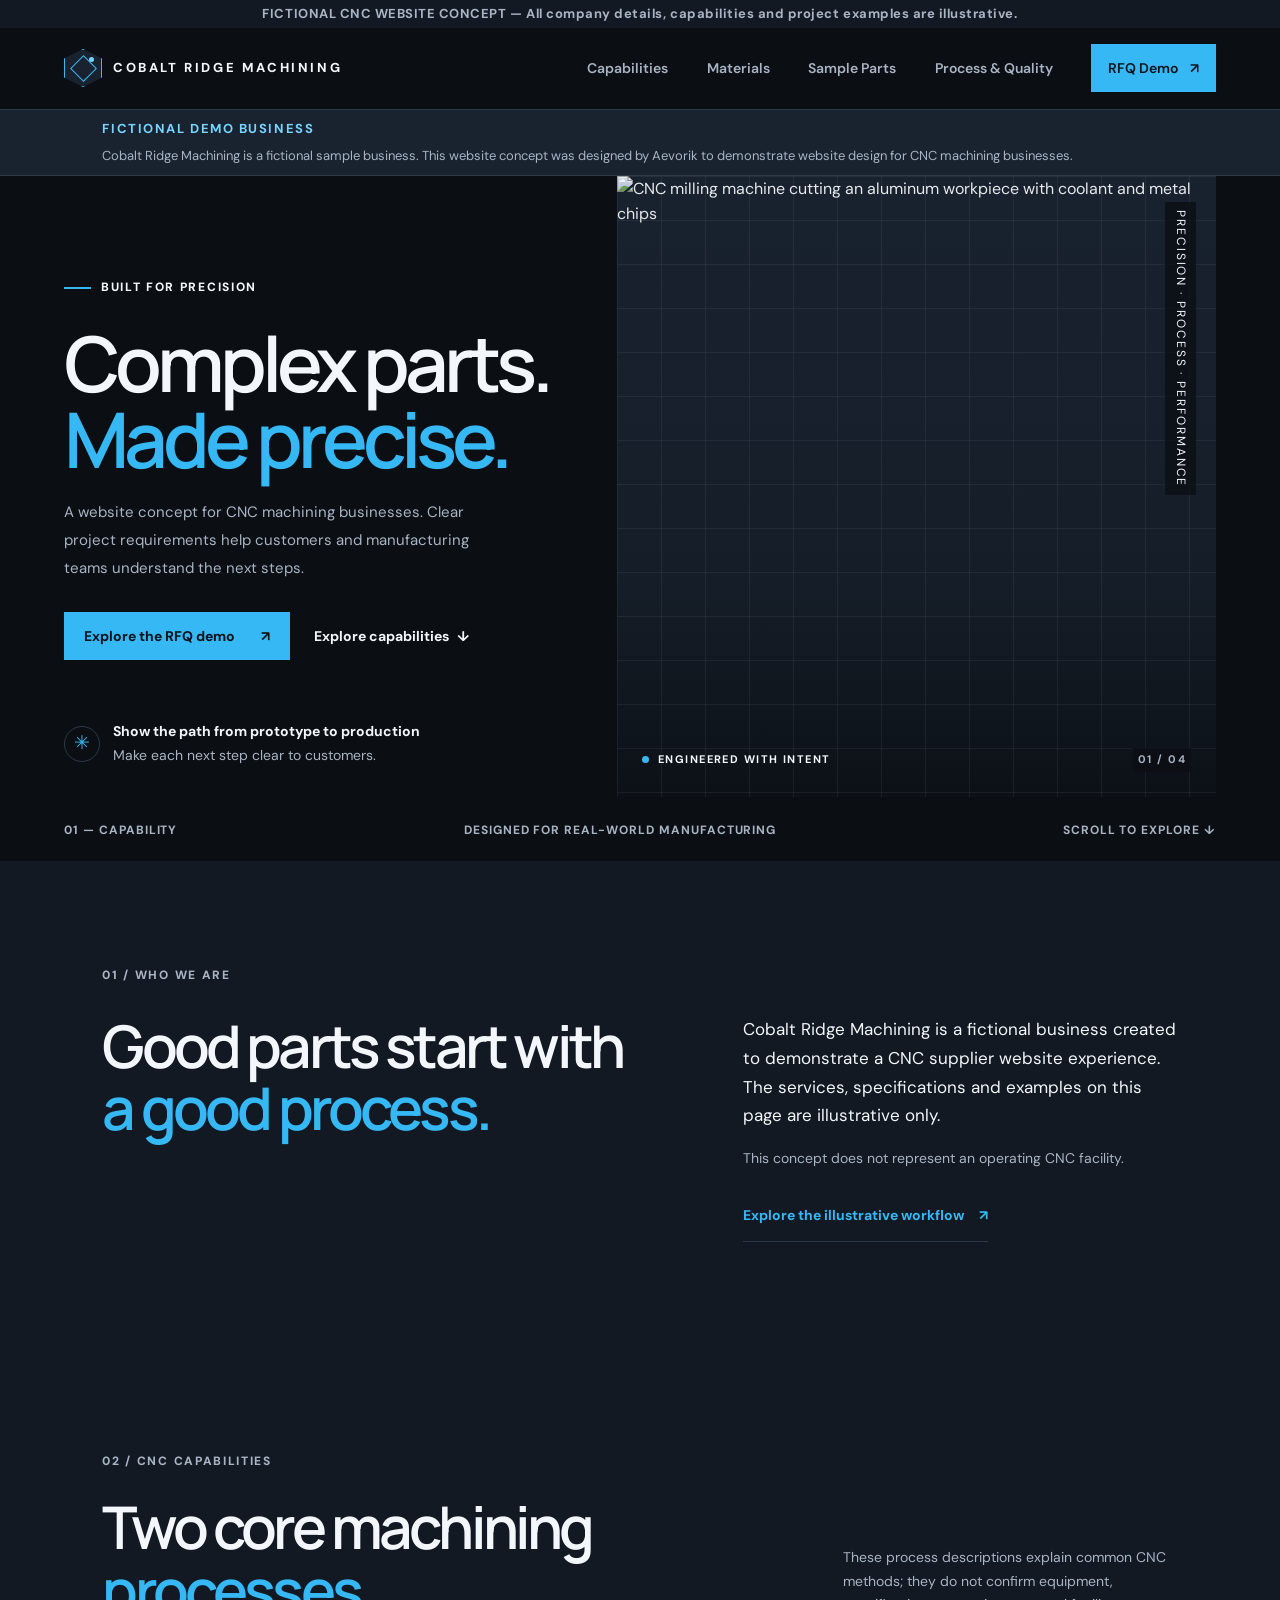
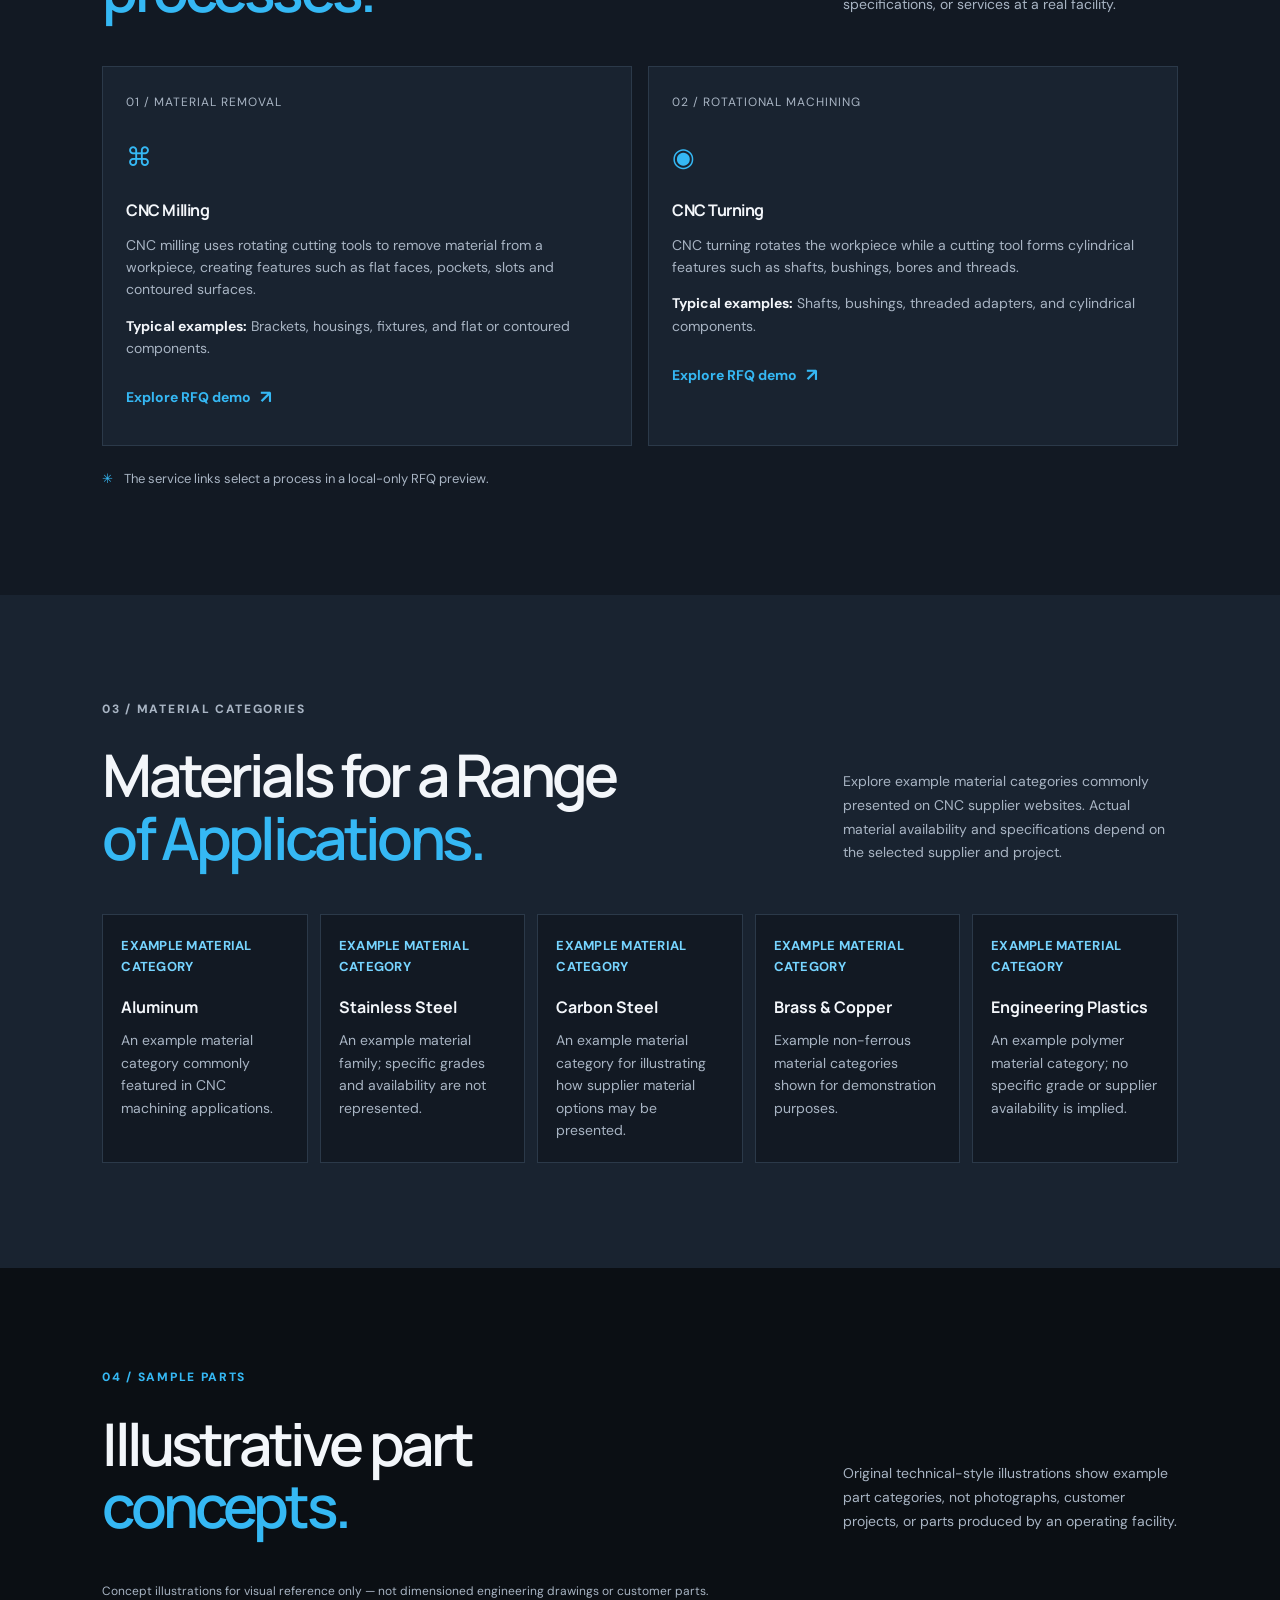
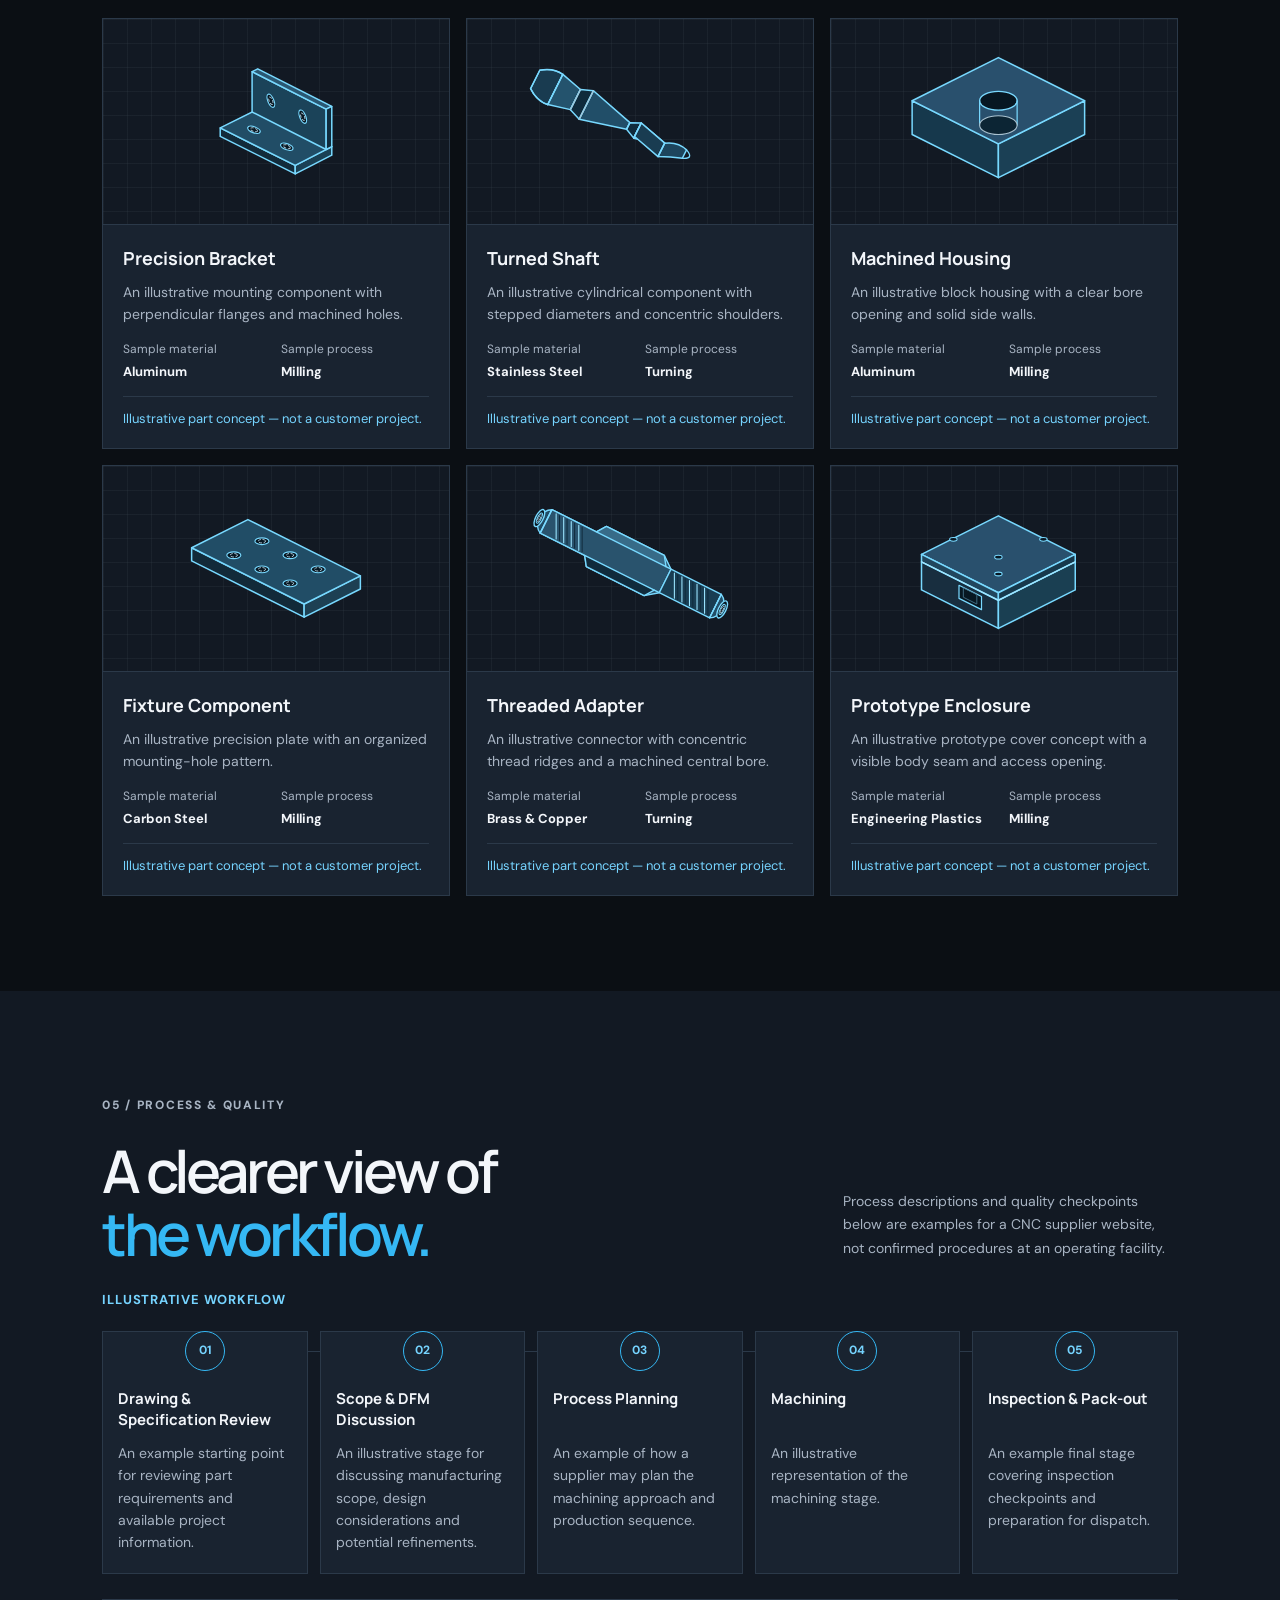
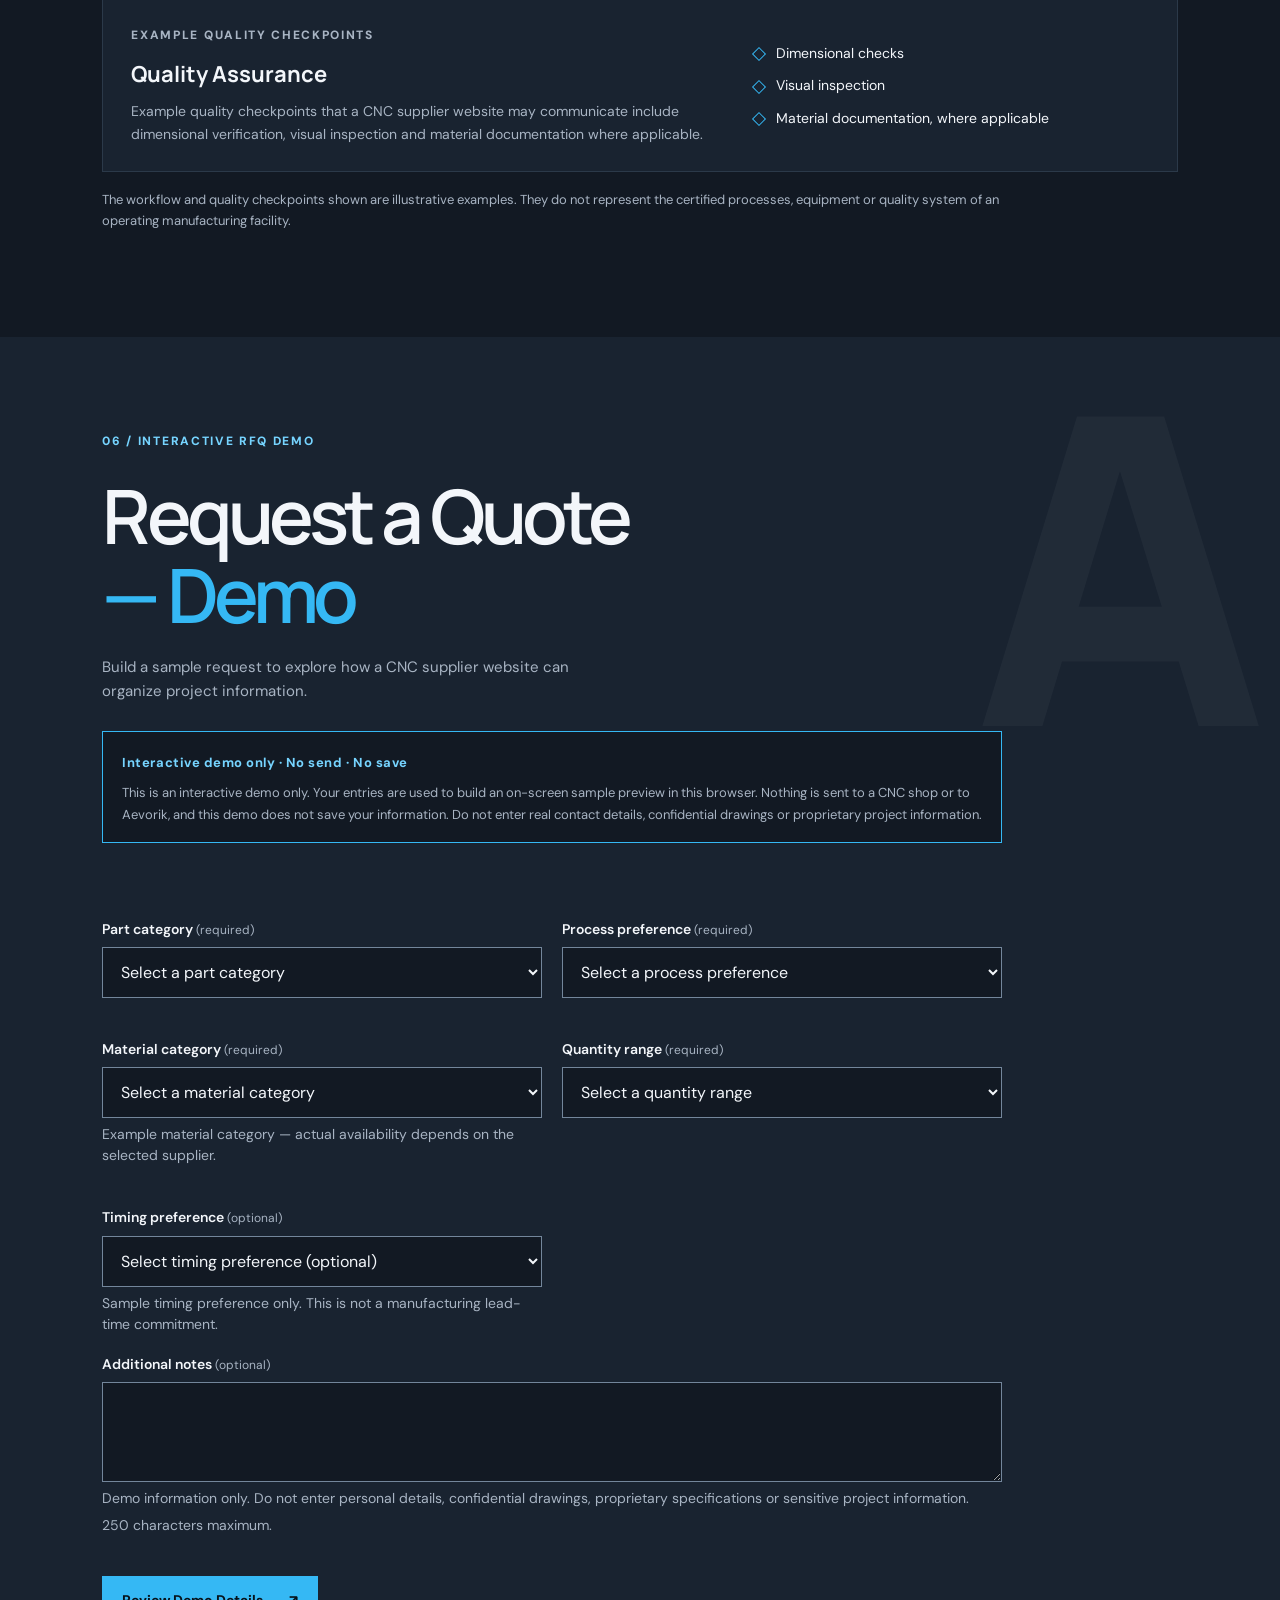
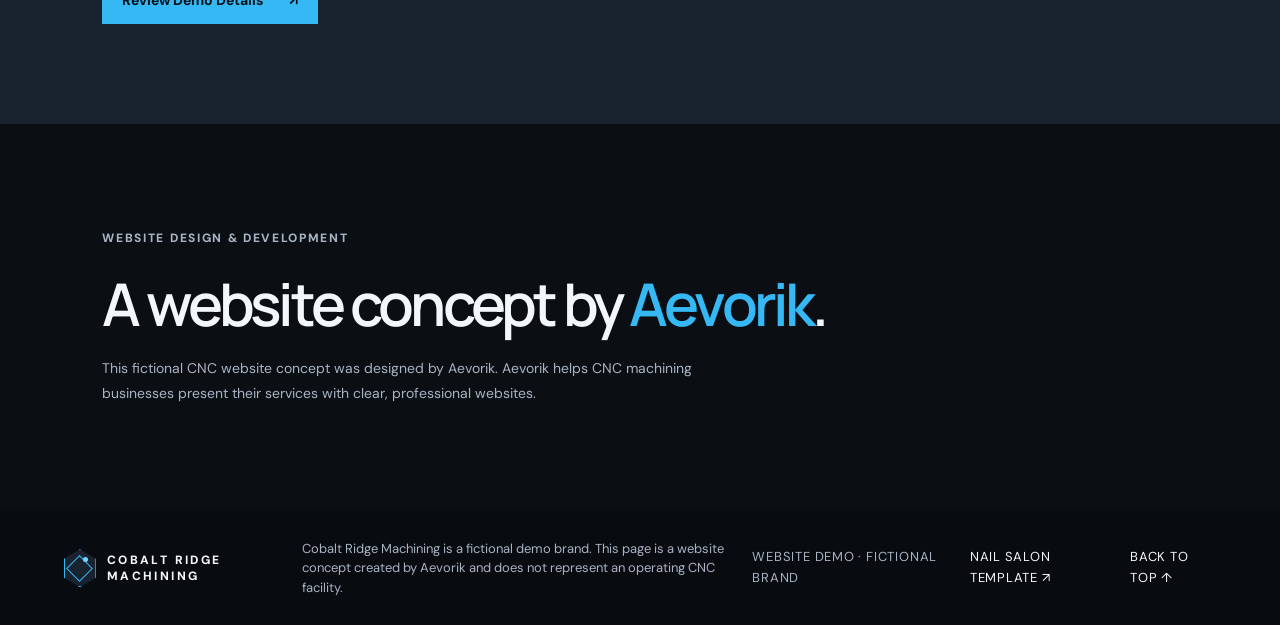
==== commit 71d1fcd6: "Restore CNC demo and separate nail site Keep the original Cobalt Ridge site at the Pages root and ho" ====
--- a/index.html
+++ b/index.html
@@ -3,148 +3,501 @@
 <head>
   <meta charset="utf-8">
   <meta name="viewport" content="width=device-width, initial-scale=1">
-  <meta name="description" content="A welcoming nail studio for thoughtful manicures, pedicures, and a little time to yourself.">
-  <meta property="og:title" content="The Sunday Studio | Nail Studio">
-  <meta property="og:description" content="A welcoming nail studio for thoughtful manicures, pedicures, and a little time to yourself.">
+  <meta name="description" content="Explore a fictional CNC machining website concept designed by Aevorik, demonstrating how a supplier can present capabilities, materials, sample parts and a quote-request experience.">
+  <meta property="og:title" content="Cobalt Ridge Machining | Fictional CNC Website Concept">
+  <meta property="og:description" content="Explore a fictional CNC machining website concept designed by Aevorik, demonstrating how a supplier can present capabilities, materials, sample parts and a quote-request experience.">
   <meta property="og:type" content="website">
-  <meta name="theme-color" content="#f8f5f0">
-  <title>The Sunday Studio | Nail Studio</title>
+  <title>Cobalt Ridge Machining | Fictional CNC Website Concept</title>
   <link rel="icon" type="image/svg+xml" href="favicon.svg">
   <link rel="preconnect" href="https://fonts.googleapis.com">
   <link rel="preconnect" href="https://fonts.gstatic.com" crossorigin>
-  <link href="https://fonts.googleapis.com/css2?family=DM+Sans:wght@400;500;600;700&family=Playfair+Display:wght@500;600;700&display=swap" rel="stylesheet">
+  <link href="https://fonts.googleapis.com/css2?family=DM+Sans:wght@400;600;700&family=Manrope:wght@600;700;800&display=swap" rel="stylesheet">
   <link rel="stylesheet" href="style.css">
   <script src="site-config.js" defer></script>
   <script src="script.js" defer></script>
 </head>
 <body>
   <a class="skip-link" href="#main-content">Skip to main content</a>
-  <div class="announcement" data-demo-notice>
-    <span>YOUR NEW FAVORITE NAIL STUDIO</span>
-    <span>Replace the sample details with your salon's real information.</span>
-  </div>
-
+  <div class="announcement">FICTIONAL CNC WEBSITE CONCEPT — All company details, capabilities and project examples are illustrative.</div>
   <header class="site-header">
-    <a class="brand" href="#home" aria-label="The Sunday Studio home">
-      <span class="brand-mark" aria-hidden="true">s.</span>
-      <span class="brand-name">The Sunday Studio</span>
+    <a class="brand" href="#home" aria-label="Cobalt Ridge Machining home">
+      <span class="brand-mark" aria-hidden="true"></span>
+      <span class="brand-name">COBALT RIDGE MACHINING</span>
     </a>
     <button class="menu-toggle" type="button" aria-label="Open navigation" aria-controls="main-navigation" aria-expanded="false">☰</button>
     <nav class="nav" id="main-navigation" aria-label="Main navigation">
-      <a href="#services">Services</a>
-      <a href="#about">Our studio</a>
-      <a href="#gallery">Gallery</a>
-      <a href="#visit">Find us</a>
-      <a class="nav-cta" data-booking-link href="#visit">Book an appointment <span aria-hidden="true">↗</span></a>
+      <a href="#capabilities">Capabilities</a>
+      <a href="#materials">Materials</a>
+      <a href="#parts">Sample Parts</a>
+      <a href="#process-quality">Process &amp; Quality</a>
+      <a class="nav-cta" href="#rfq-demo">RFQ Demo <span aria-hidden="true">↗</span></a>
     </nav>
   </header>
+
+  <aside class="site-demo-notice" id="about-demo" aria-label="About this website demo">
+    <strong>Fictional demo business</strong>
+    <span>Cobalt Ridge Machining is a fictional sample business. This website concept was designed by <span data-website-provider-name>Aevorik</span> to demonstrate website design for CNC machining businesses.</span>
+  </aside>
 
   <main id="main-content" tabindex="-1">
     <section class="hero" id="home">
       <div class="hero-copy">
-        <p class="eyebrow"><span aria-hidden="true"></span> A LITTLE TIME, JUST FOR YOU</p>
-        <h1>Good nails.<br><em>Good mood.</em></h1>
-        <p class="hero-description">A welcoming neighborhood nail studio for thoughtful manicures, feel-good pedicures, and a little time to yourself.</p>
+        <p class="eyebrow"><span class="eyebrow-line"></span> BUILT FOR PRECISION</p>
+        <h1>Complex parts.<br><span>Made precise.</span></h1>
+        <p class="hero-description">A website concept for CNC machining businesses. Clear project requirements help customers and manufacturing teams understand the next steps.</p>
         <div class="hero-actions">
-          <a class="button button-primary" data-booking-link href="#visit">Book an appointment <span aria-hidden="true">↗</span></a>
-          <a class="text-link" href="#services">Explore our services <span aria-hidden="true">↓</span></a>
-        </div>
-        <div class="hero-note">
-          <span class="note-flower" aria-hidden="true">✳</span>
-          <p><strong>A fresh set, a familiar face.</strong><br><span>Make yourself at home at <span data-brand-name>The Sunday Studio</span>.</span></p>
-        </div>
-      </div>
-      <div class="hero-image">
-        <img data-hero-image src="https://images.unsplash.com/photo-1604654894610-df63bc536371?auto=format&amp;fit=crop&amp;w=1200&amp;q=85" alt="Soft pink manicure with a clean, natural finish" width="1200" height="1500" fetchpriority="high">
-        <div class="image-caption"><span class="caption-dot" aria-hidden="true"></span><span data-image-caption>A moment at the studio</span></div>
-        <span class="image-stamp" aria-hidden="true">a little<br>self care</span>
-      </div>
-      <div class="hero-bottom"><span>NAILS · CARE · A LITTLE CALM</span><a href="#about">COME ON IN ↓</a></div>
-    </section>
-
-    <section class="welcome section-wrap" id="about">
-      <div class="section-label"><span>01</span> A NOTE FROM THE STUDIO</div>
-      <div class="welcome-content">
-        <h2>A good appointment<br>feels like <em>you time.</em></h2>
-        <div class="welcome-copy">
-          <p data-about-copy>At The Sunday Studio, we believe your nail appointment should feel like a lovely pause in a busy day. Settle in, find a color you love, and let us take care of the details.</p>
-          <p class="small-note">Your neighborhood spot for a little polish and a lot of care.</p>
-          <a class="text-link underlined-link" href="#visit">We'd love to see you <span aria-hidden="true">↗</span></a>
-        </div>
-      </div>
-    </section>
-
-    <section class="services section-wrap" id="services">
+          <a class="button button-primary" href="#rfq-demo">Explore the RFQ demo <span aria-hidden="true">↗</span></a>
+          <a class="text-link" href="#capabilities">Explore capabilities <span aria-hidden="true">↓</span></a>
+        </div>
+        <div class="hero-proof">
+          <div class="proof-icon" aria-hidden="true">✳</div>
+          <p><strong>Show the path from prototype to production</strong><br><span>Make each next step clear to customers.</span></p>
+        </div>
+      </div>
+      <div class="hero-visual">
+        <div class="visual-grid"></div>
+        <img src="https://images.unsplash.com/photo-1740209475472-aa7d280f7452?auto=format&fit=crop&w=1400&q=85" alt="CNC milling machine cutting an aluminum workpiece with coolant and metal chips" width="1400" height="935" fetchpriority="high">
+        <div class="visual-label"><span class="status-dot"></span> ENGINEERED WITH INTENT <span class="label-number">01 / 04</span></div>
+        <div class="vertical-note">PRECISION · PROCESS · PERFORMANCE</div>
+      </div>
+      <div class="hero-bottom"><span>01 — CAPABILITY</span><span>DESIGNED FOR REAL-WORLD MANUFACTURING</span><span>SCROLL TO EXPLORE ↓</span></div>
+    </section>
+
+    <section class="intro section-wrap">
+      <div class="section-kicker">01 / WHO WE ARE</div>
+      <div class="intro-content">
+        <h2>Good parts start with<br><span>a good process.</span></h2>
+        <div>
+          <p class="lead"><span data-brand-name>Cobalt Ridge Machining</span> is a fictional business created to demonstrate a CNC supplier website experience. The services, specifications and examples on this page are illustrative only.</p>
+          <p class="muted">This concept does not represent an operating CNC facility.</p>
+          <a class="underlined-link" href="#process-quality">Explore the illustrative workflow <span aria-hidden="true">↗</span></a>
+        </div>
+      </div>
+    </section>
+
+    <section class="capabilities section-wrap" id="capabilities">
       <div class="section-heading">
+        <div><div class="section-kicker">02 / CNC CAPABILITIES</div><h2>Two core machining<br><span>processes.</span></h2></div>
+        <p>These process descriptions explain common CNC methods; they do not confirm equipment, specifications, or services at a real facility.</p>
+      </div>
+      <div class="capability-grid">
+        <article class="capability-card">
+          <div class="card-number">01 / MATERIAL REMOVAL</div><div class="cap-icon" aria-hidden="true">⌘</div>
+          <h3>CNC Milling</h3>
+          <p>CNC milling uses rotating cutting tools to remove material from a workpiece, creating features such as flat faces, pockets, slots and contoured surfaces.</p>
+          <p class="capability-examples"><strong>Typical examples:</strong> Brackets, housings, fixtures, and flat or contoured components.</p>
+          <a href="#rfq-demo" data-service="CNC Milling" aria-label="View the demo quote form for CNC milling">Explore RFQ demo <span aria-hidden="true">↗</span></a>
+        </article>
+        <article class="capability-card">
+          <div class="card-number">02 / ROTATIONAL MACHINING</div><div class="cap-icon" aria-hidden="true">◉</div>
+          <h3>CNC Turning</h3>
+          <p>CNC turning rotates the workpiece while a cutting tool forms cylindrical features such as shafts, bushings, bores and threads.</p>
+          <p class="capability-examples"><strong>Typical examples:</strong> Shafts, bushings, threaded adapters, and cylindrical components.</p>
+          <a href="#rfq-demo" data-service="CNC Turning" aria-label="View the demo quote form for CNC turning">Explore RFQ demo <span aria-hidden="true">↗</span></a>
+        </article>
+      </div>
+      <div class="capability-footnote"><span aria-hidden="true">✳</span> The service links select a process in a local-only RFQ preview.</div>
+      <div class="verified-capabilities" id="verified-capabilities" hidden>
+        <h3>Business-confirmed capabilities</h3>
+        <ul id="verified-capabilities-list"></ul>
+      </div>
+    </section>
+
+    <section class="materials-section section-wrap" id="materials">
+      <div class="section-heading">
+        <div><div class="section-kicker">03 / MATERIAL CATEGORIES</div><h2>Materials for a Range<br><span>of Applications.</span></h2></div>
+        <p>Explore example material categories commonly presented on CNC supplier websites. Actual material availability and specifications depend on the selected supplier and project.</p>
+      </div>
+      <div class="materials-grid">
+        <article class="material-card">
+          <span class="material-type">Example material category</span>
+          <h3>Aluminum</h3>
+          <p>An example material category commonly featured in CNC machining applications.</p>
+        </article>
+        <article class="material-card">
+          <span class="material-type">Example material category</span>
+          <h3>Stainless Steel</h3>
+          <p>An example material family; specific grades and availability are not represented.</p>
+        </article>
+        <article class="material-card">
+          <span class="material-type">Example material category</span>
+          <h3>Carbon Steel</h3>
+          <p>An example material category for illustrating how supplier material options may be presented.</p>
+        </article>
+        <article class="material-card">
+          <span class="material-type">Example material category</span>
+          <h3>Brass &amp; Copper</h3>
+          <p>Example non-ferrous material categories shown for demonstration purposes.</p>
+        </article>
+        <article class="material-card">
+          <span class="material-type">Example material category</span>
+          <h3>Engineering Plastics</h3>
+          <p>An example polymer material category; no specific grade or supplier availability is implied.</p>
+        </article>
+      </div>
+    </section>
+
+    <section class="parts-section" id="parts">
+      <div class="section-wrap">
+        <div class="section-heading parts-heading">
+          <div><div class="section-kicker">04 / SAMPLE PARTS</div><h2>Illustrative part<br><span>concepts.</span></h2></div>
+          <p>Original technical-style illustrations show example part categories, not photographs, customer projects, or parts produced by an operating facility.</p>
+        </div>
+        <p class="parts-note">Concept illustrations for visual reference only — not dimensioned engineering drawings or customer parts.</p>
+        <div class="parts-grid">
+          <article class="part-card">
+            <div class="part-illustration">
+              <svg viewBox="0 0 320 180" role="img" aria-labelledby="part-bracket-title part-bracket-desc">
+                <title id="part-bracket-title">Illustrative precision bracket concept</title>
+                <desc id="part-bracket-desc">A solid right-angle mounting bracket. The base and upright flange share a consistent isometric projection; dashed bore edges indicate hidden surfaces.</desc>
+                <g transform="translate(70.5 1)">
+                <g stroke="#78d9ff" stroke-width="1.6" stroke-linejoin="round">
+                  <polygon points="30,96 110,136 110,145 30,105" fill="#122b3b"/>
+                  <polygon points="110,136 149,116 149,125 110,145" fill="#1a4054"/>
+                  <polygon points="30,96 110,136 149,116 70,76" fill="#214d66"/>
+                  <polygon points="64,79 143,119 143,76 64,36" fill="#1b4359"/>
+                  <polygon points="64,36 143,76 149,73 70,33" fill="#2a5873"/>
+                  <polygon points="143,119 149,116 149,73 143,76" fill="#102b3c"/>
+                </g>
+                <g fill="#071722" stroke="#79d9ff" stroke-width="1.3">
+                  <ellipse cx="84" cy="67" rx="7.5" ry="3.2" transform="rotate(68 84 67)"/>
+                  <ellipse cx="118" cy="84" rx="7.5" ry="3.2" transform="rotate(68 118 84)"/>
+                  <ellipse cx="66" cy="98" rx="7" ry="3.2" transform="rotate(20 66 98)"/>
+                  <ellipse cx="101" cy="116" rx="7" ry="3.2" transform="rotate(20 101 116)"/>
+                </g>
+                <g fill="none" stroke="#a9c2d0" stroke-width="1.05" stroke-dasharray="2.5 2.5">
+                  <ellipse cx="84" cy="67" rx="4.3" ry="1.8" transform="rotate(68 84 67)"/>
+                  <ellipse cx="118" cy="84" rx="4.3" ry="1.8" transform="rotate(68 118 84)"/>
+                  <ellipse cx="66" cy="98" rx="4" ry="1.8" transform="rotate(20 66 98)"/>
+                  <ellipse cx="101" cy="116" rx="4" ry="1.8" transform="rotate(20 101 116)"/>
+                </g>
+                </g>
+              </svg>
+            </div>
+            <div class="part-content">
+              <h3>Precision Bracket</h3>
+              <p>An illustrative mounting component with perpendicular flanges and machined holes.</p>
+              <dl class="part-meta"><div><dt>Sample material</dt><dd>Aluminum</dd></div><div><dt>Sample process</dt><dd>Milling</dd></div></dl>
+              <p class="part-disclaimer">Illustrative part concept — not a customer project.</p>
+            </div>
+          </article>
+          <article class="part-card">
+            <div class="part-illustration">
+              <svg viewBox="0 0 320 180" role="img" aria-labelledby="part-shaft-title part-shaft-desc">
+                <title id="part-shaft-title">Illustrative turned shaft concept</title>
+                <desc id="part-shaft-desc">A stepped turned shaft with a shared centerline, cylindrical journals, square shoulders, and visible end faces.</desc>
+                <g transform="rotate(26.565 160 90)">
+                <g stroke="#78d9ff" stroke-width="1.6" stroke-linejoin="round">
+                  <path d="M40 89 Q52 80 64 82 L64 118 Q52 120 40 111 Z" fill="#193b50"/>
+                  <path d="M64 82 L88 88 L88 112 L64 118 Z" fill="#24536d"/>
+                  <path d="M88 88 L101 83 L101 117 L88 112 Z" fill="#102b3c"/>
+                  <path d="M101 83 L151 96 L151 104 L101 117 Z" fill="#214e68"/>
+                  <path d="M151 96 L162 91 L162 109 L151 104 Z" fill="#102b3c"/>
+                  <path d="M162 91 L194 99 L194 101 L162 109 Z" fill="#2c5b75"/>
+                  <path d="M162 91 L194 99 L194 115 L162 107 Z" fill="#193c51"/>
+                  <path d="M194 99 Q206 91 218 95 L218 105 Q206 109 194 115 Z" fill="#1d455d"/>
+                </g>
+                <g fill="none" stroke="#79d9ff" stroke-width="1.35">
+                  <path d="M40 89 Q52 80 64 82 M40 111 Q52 120 64 118 M40 89 V111"/>
+                  <path d="M64 82 V118 M88 88 V112 M101 83 V117 M151 96 V104 M162 91 V109 M194 99 V115"/>
+                  <path d="M218 95 Q230 100 218 105"/>
+                </g>
+                <path d="M88 88 V112 M101 83 V117" fill="none" stroke="#a9c2d0" stroke-width="1.1"/>
+                </g>
+              </svg>
+            </div>
+            <div class="part-content">
+              <h3>Turned Shaft</h3>
+              <p>An illustrative cylindrical component with stepped diameters and concentric shoulders.</p>
+              <dl class="part-meta"><div><dt>Sample material</dt><dd>Stainless Steel</dd></div><div><dt>Sample process</dt><dd>Turning</dd></div></dl>
+              <p class="part-disclaimer">Illustrative part concept — not a customer project.</p>
+            </div>
+          </article>
+          <article class="part-card">
+            <div class="part-illustration">
+              <svg viewBox="0 0 320 180" role="img" aria-labelledby="part-housing-title part-housing-desc">
+                <title id="part-housing-title">Illustrative machined housing concept</title>
+                <desc id="part-housing-desc">A solid rectangular housing with three faces projected along shared isometric axes and a vertical blind bore showing its recessed bottom.</desc>
+                <g stroke="#78d9ff" stroke-width="1.6" stroke-linejoin="round">
+                  <polygon points="62,68 62,104 154,150 154,114" fill="#16384c"/>
+                  <polygon points="154,114 246,68 246,104 154,150" fill="#1b4055"/>
+                  <polygon points="62,68 154,22 246,68 154,114" fill="#29506d"/>
+                </g>
+                <ellipse cx="154" cy="68" rx="20" ry="10" fill="#071722" stroke="#79d9ff" stroke-width="1.4"/>
+                <path d="M134 68 V94 M174 68 V94" fill="none" stroke="#79d9ff" stroke-width="1.3"/>
+                <ellipse cx="154" cy="94" rx="20" ry="10" fill="#0c2534" stroke="#a9c2d0" stroke-width="1.2"/>
+              </svg>
+            </div>
+            <div class="part-content">
+              <h3>Machined Housing</h3>
+              <p>An illustrative block housing with a clear bore opening and solid side walls.</p>
+              <dl class="part-meta"><div><dt>Sample material</dt><dd>Aluminum</dd></div><div><dt>Sample process</dt><dd>Milling</dd></div></dl>
+              <p class="part-disclaimer">Illustrative part concept — not a customer project.</p>
+            </div>
+          </article>
+          <article class="part-card">
+            <div class="part-illustration">
+              <svg viewBox="0 0 320 180" role="img" aria-labelledby="part-fixture-title part-fixture-desc">
+                <title id="part-fixture-title">Illustrative fixture component concept</title>
+                <desc id="part-fixture-desc">A flat fixture plate with consistent isometric top-plane axes, uniform thickness, and six through-holes on a regular two-row grid.</desc>
+                <g transform="translate(50 -17)">
+                <g stroke="#78d9ff" stroke-width="1.6" stroke-linejoin="round">
+                  <polygon points="20,85 140,145 140,159 20,99" fill="#122a39"/>
+                  <polygon points="140,145 200,115 200,129 140,159" fill="#1d4053"/>
+                  <polygon points="80,55 200,115 140,145 20,85" fill="#214d66"/>
+                </g>
+                <g fill="#071722" stroke="#79d9ff" stroke-width="1.2">
+                  <ellipse cx="95" cy="78" rx="7.5" ry="3.6"/>
+                  <ellipse cx="125" cy="93" rx="7.5" ry="3.6"/>
+                  <ellipse cx="155" cy="108" rx="7.5" ry="3.6"/>
+                  <ellipse cx="65" cy="93" rx="7.5" ry="3.6"/>
+                  <ellipse cx="95" cy="108" rx="7.5" ry="3.6"/>
+                  <ellipse cx="125" cy="123" rx="7.5" ry="3.6"/>
+                </g>
+                <g fill="none" stroke="#a9c2d0" stroke-width="1.05" stroke-dasharray="2.5 2.5">
+                  <ellipse cx="95" cy="78" rx="4" ry="1.9"/>
+                  <ellipse cx="125" cy="93" rx="4" ry="1.9"/>
+                  <ellipse cx="155" cy="108" rx="4" ry="1.9"/>
+                  <ellipse cx="65" cy="93" rx="4" ry="1.9"/>
+                  <ellipse cx="95" cy="108" rx="4" ry="1.9"/>
+                  <ellipse cx="125" cy="123" rx="4" ry="1.9"/>
+                </g>
+                </g>
+              </svg>
+            </div>
+            <div class="part-content">
+              <h3>Fixture Component</h3>
+              <p>An illustrative precision plate with an organized mounting-hole pattern.</p>
+              <dl class="part-meta"><div><dt>Sample material</dt><dd>Carbon Steel</dd></div><div><dt>Sample process</dt><dd>Milling</dd></div></dl>
+              <p class="part-disclaimer">Illustrative part concept — not a customer project.</p>
+            </div>
+          </article>
+          <article class="part-card">
+            <div class="part-illustration">
+              <svg viewBox="0 0 320 180" role="img" aria-labelledby="part-adapter-title part-adapter-desc">
+                <title id="part-adapter-title">Illustrative threaded adapter concept</title>
+                <desc id="part-adapter-desc">A coaxial connector concept with hex wrench flats, cylindrical male-thread ends, repeated thread indications, and an axial through-bore.</desc>
+                <g transform="rotate(26.565 160 90)" stroke="#78d9ff" stroke-width="1.5" stroke-linejoin="round">
+                  <path d="M48 76 H101 V104 H48 Z" fill="#193d52"/>
+                  <path d="M48 76 Q40 80 40 90 Q40 100 48 104 Z" fill="#214d66"/>
+                  <path d="M48 76 H101 L108 66 H177 L190 76 V104 L177 114 H108 L101 104 H48 Z" fill="#29536d"/>
+                  <path d="M101 76 L108 66 H177 L184 76 Z" fill="#376b88"/>
+                  <path d="M101 104 L108 114 H177 L184 104 Z" fill="#102b3c"/>
+                  <path d="M184 76 H250 V104 H184 L190 104 V76 Z" fill="#193d52"/>
+                  <path d="M250 76 Q258 80 258 90 Q258 100 250 104 Z" fill="#214d66"/>
+                  <path d="M48 76 V104 M250 76 V104" fill="none" stroke="#79d9ff" stroke-width="1.2"/>
+                  <path d="M54 78 L66 102 M63 78 L75 102 M72 78 L84 102 M81 78 L93 102 M195 78 L207 102 M204 78 L216 102 M213 78 L225 102 M222 78 L234 102 M231 78 L243 102" fill="none" stroke="#9be5ff" stroke-width="1.15"/>
+                  <path d="M58 78 L70 102 M67 78 L79 102 M76 78 L88 102 M85 78 L97 102 M199 78 L211 102 M208 78 L220 102 M217 78 L229 102 M226 78 L238 102 M235 78 L247 102" fill="none" stroke="#102b3c" stroke-width="1.05"/>
+                  <ellipse cx="40" cy="90" rx="4" ry="10" fill="#071722"/>
+                  <ellipse cx="40" cy="90" rx="2" ry="6" fill="none" stroke="#79d9ff" stroke-width="1.1"/>
+                  <ellipse cx="258" cy="90" rx="4" ry="10" fill="#071722"/>
+                  <ellipse cx="258" cy="90" rx="2" ry="6" fill="none" stroke="#79d9ff" stroke-width="1.1"/>
+                  <ellipse cx="40" cy="90" rx="1" ry="4" fill="none" stroke="#a9c2d0" stroke-width="1" stroke-dasharray="1.5 1.5"/>
+                  <ellipse cx="258" cy="90" rx="1" ry="4" fill="none" stroke="#a9c2d0" stroke-width="1" stroke-dasharray="1.5 1.5"/>
+                </g>
+              </svg>
+            </div>
+            <div class="part-content">
+              <h3>Threaded Adapter</h3>
+              <p>An illustrative connector with concentric thread ridges and a machined central bore.</p>
+              <dl class="part-meta"><div><dt>Sample material</dt><dd>Brass &amp; Copper</dd></div><div><dt>Sample process</dt><dd>Turning</dd></div></dl>
+              <p class="part-disclaimer">Illustrative part concept — not a customer project.</p>
+            </div>
+          </article>
+          <article class="part-card">
+            <div class="part-illustration">
+              <svg viewBox="0 0 320 180" role="img" aria-labelledby="part-enclosure-title part-enclosure-desc">
+                <title id="part-enclosure-title">Illustrative prototype enclosure concept</title>
+                <desc id="part-enclosure-desc">A rectangular enclosure with a seated lid, continuous perimeter seam, four top fasteners, and a front-face connector opening.</desc>
+                <g stroke="#78d9ff" stroke-width="1.6" stroke-linejoin="round">
+                  <polygon points="72,83 154,124 154,154 72,113" fill="#182e3f"/>
+                  <polygon points="154,124 236,83 236,113 154,154" fill="#1a3f52"/>
+                  <polygon points="72,75 154,34 236,75 154,116" fill="#29506d"/>
+                  <polygon points="72,75 154,116 154,124 72,83" fill="#21465d"/>
+                  <polygon points="154,116 236,75 236,83 154,124" fill="#17394c"/>
+                </g>
+                <path d="M72 83 L154 124 L236 83" fill="none" stroke="#a4e7ff" stroke-width="1.2"/>
+                <path d="M112 108 L136 120 L136 134 L112 122 Z" fill="#071722" stroke="#79d9ff" stroke-width="1.3"/>
+                <path d="M117 111 L131 118 L131 128 L117 121 Z" fill="none" stroke="#436e85" stroke-width="1"/>
+                <g fill="#071722" stroke="#79d9ff" stroke-width="1.1">
+                  <ellipse cx="106" cy="59" rx="4" ry="2"/>
+                  <ellipse cx="154" cy="78" rx="4" ry="2"/>
+                  <ellipse cx="202" cy="59" rx="4" ry="2"/>
+                  <ellipse cx="154" cy="96" rx="4" ry="2"/>
+                </g>
+              </svg>
+            </div>
+            <div class="part-content">
+              <h3>Prototype Enclosure</h3>
+              <p>An illustrative prototype cover concept with a visible body seam and access opening.</p>
+              <dl class="part-meta"><div><dt>Sample material</dt><dd>Engineering Plastics</dd></div><div><dt>Sample process</dt><dd>Milling</dd></div></dl>
+              <p class="part-disclaimer">Illustrative part concept — not a customer project.</p>
+            </div>
+          </article>
+        </div>
+      </div>
+    </section>
+
+    <section class="process-quality section-wrap" id="process-quality">
+      <div class="section-heading">
+        <div><div class="section-kicker">05 / PROCESS &amp; QUALITY</div><h2>A clearer view of<br><span>the workflow.</span></h2></div>
+        <p>Process descriptions and quality checkpoints below are examples for a CNC supplier website, not confirmed procedures at an operating facility.</p>
+      </div>
+      <p class="workflow-label">Illustrative workflow</p>
+      <ol class="workflow-list">
+        <li class="workflow-step">
+          <span class="workflow-number">01</span>
+          <div><h3>Drawing &amp; Specification Review</h3><p>An example starting point for reviewing part requirements and available project information.</p></div>
+        </li>
+        <li class="workflow-step">
+          <span class="workflow-number">02</span>
+          <div><h3>Scope &amp; DFM Discussion</h3><p>An illustrative stage for discussing manufacturing scope, design considerations and potential refinements.</p></div>
+        </li>
+        <li class="workflow-step">
+          <span class="workflow-number">03</span>
+          <div><h3>Process Planning</h3><p>An example of how a supplier may plan the machining approach and production sequence.</p></div>
+        </li>
+        <li class="workflow-step">
+          <span class="workflow-number">04</span>
+          <div><h3>Machining</h3><p>An illustrative representation of the machining stage.</p></div>
+        </li>
+        <li class="workflow-step">
+          <span class="workflow-number">05</span>
+          <div><h3>Inspection &amp; Pack-out</h3><p>An example final stage covering inspection checkpoints and preparation for dispatch.</p></div>
+        </li>
+      </ol>
+      <aside class="quality-panel">
         <div>
-          <div class="section-label"><span>02</span> THE MENU</div>
-          <h2>Find your kind<br>of <em>treat.</em></h2>
-        </div>
-        <p>From a quick refresh to a little extra time in the chair, find the service that feels right for you.</p>
-      </div>
-      <div class="service-grid" id="service-list" aria-live="polite"></div>
-      <p class="menu-note">Menu and starting prices are examples. Ask the studio about current services, pricing, and appointment availability.</p>
-    </section>
-
-    <section class="studio section-wrap">
-      <div class="studio-copy">
-        <div class="section-label"><span>03</span> YOUR TIME, YOUR WAY</div>
-        <h2>Come as you are.<br>Leave a little more <em>you.</em></h2>
-        <p>Pick a shade, bring a friend, or simply enjoy a quiet moment. We're here to make your visit feel easy from hello to see you next time.</p>
-        <a class="button button-secondary" href="#visit">Plan your visit <span aria-hidden="true">↗</span></a>
-      </div>
-      <div class="studio-image">
-        <img src="https://images.unsplash.com/photo-1610992015732-2449b76344bc?auto=format&amp;fit=crop&amp;w=1000&amp;q=85" alt="A nail artist carefully painting a customer's nails" width="1000" height="1100" loading="lazy">
-        <span class="image-aside">SLOW DOWN A LITTLE</span>
-      </div>
-    </section>
-
-    <section class="gallery section-wrap" id="gallery">
-      <div class="section-heading">
-        <div>
-          <div class="section-label"><span>04</span> COLOR, CARE &amp; LITTLE DETAILS</div>
-          <h2>A few studio <em>favorites.</em></h2>
-        </div>
-        <p>A peek at the details that make a visit feel like yours. Swap in your own salon photos any time.</p>
-      </div>
-      <div class="gallery-grid" id="gallery-list"></div>
-    </section>
-
-    <section class="visit section-wrap" id="visit">
-      <div class="visit-copy">
-        <div class="section-label"><span>05</span> COME SAY HELLO</div>
-        <h2>Your chair is<br><em>waiting.</em></h2>
-        <p>Have a question or ready to book? Get in touch with the studio and we'll help you find a time.</p>
-        <a class="button button-primary visit-booking" data-booking-link href="#visit">Book an appointment <span aria-hidden="true">↗</span></a>
-      </div>
-      <div class="visit-details">
-        <div class="detail-block">
-          <h3>Find the studio</h3>
-          <address data-address>Add your salon address in site-config.js</address>
-          <a class="detail-link" data-map-link href="#visit" hidden>Get directions <span aria-hidden="true">↗</span></a>
-        </div>
-        <div class="detail-block">
-          <h3>Say hello</h3>
-          <a class="detail-link" data-phone-link href="#visit" hidden></a>
-          <a class="detail-link" data-email-link href="#visit" hidden></a>
-          <span class="small-note" data-contact-placeholder>Add your salon phone number or email in site-config.js.</span>
-        </div>
-        <div class="detail-block">
-          <h3>Studio hours</h3>
-          <ul class="hours-list" id="hours-list"></ul>
-          <span class="small-note" data-hours-placeholder>Add your current business hours in site-config.js.</span>
-        </div>
+          <div class="section-kicker">EXAMPLE QUALITY CHECKPOINTS</div>
+          <h3>Quality Assurance</h3>
+          <p>Example quality checkpoints that a CNC supplier website may communicate include dimensional verification, visual inspection and material documentation where applicable.</p>
+        </div>
+        <ul class="quality-checklist">
+          <li>Dimensional checks</li>
+          <li>Visual inspection</li>
+          <li>Material documentation, where applicable</li>
+        </ul>
+      </aside>
+      <p class="workflow-disclaimer">The workflow and quality checkpoints shown are illustrative examples. They do not represent the certified processes, equipment or quality system of an operating manufacturing facility.</p>
+    </section>
+
+    <section class="quote-section" id="rfq-demo">
+      <div class="quote-decoration" aria-hidden="true">A</div>
+      <div class="quote-content">
+        <div class="section-kicker light-kicker">06 / INTERACTIVE RFQ DEMO</div>
+        <h2>Request a Quote<br><span>— Demo</span></h2>
+        <p>Build a sample request to explore how a CNC supplier website can organize project information.</p>
+        <div class="rfq-disclosure" id="rfq-disclosure">
+          <strong>Interactive demo only · No send · No save</strong>
+          <p>This is an interactive demo only. Your entries are used to build an on-screen sample preview in this browser. Nothing is sent to a CNC shop or to Aevorik, and this demo does not save your information. Do not enter real contact details, confidential drawings or proprietary project information.</p>
+        </div>
+        <p class="form-message" id="rfq-status" role="status" aria-live="polite" tabindex="-1"></p>
+        <form id="quote-form" aria-describedby="rfq-disclosure rfq-status" novalidate>
+          <div class="rfq-fields">
+            <div class="form-field">
+              <label for="rfq-part">Part category <span class="required-indicator">(required)</span></label>
+              <select id="rfq-part" name="part" required aria-describedby="rfq-part-error">
+                <option value="" selected disabled>Select a part category</option>
+                <option>Bracket</option>
+                <option>Shaft</option>
+                <option>Housing</option>
+                <option>Fixture</option>
+                <option>Prototype Enclosure</option>
+                <option>Other</option>
+              </select>
+              <span class="field-error" id="rfq-part-error"></span>
+            </div>
+            <div class="form-field">
+              <label for="rfq-process">Process preference <span class="required-indicator">(required)</span></label>
+              <select id="rfq-process" name="process" required aria-describedby="rfq-process-error">
+                <option value="" selected disabled>Select a process preference</option>
+                <option>CNC Milling</option>
+                <option>CNC Turning</option>
+                <option>Not sure</option>
+              </select>
+              <span class="field-error" id="rfq-process-error"></span>
+            </div>
+            <div class="form-field">
+              <label for="rfq-material">Material category <span class="required-indicator">(required)</span></label>
+              <select id="rfq-material" name="material" required aria-describedby="rfq-material-help rfq-material-error">
+                <option value="" selected disabled>Select a material category</option>
+                <option>Aluminum</option>
+                <option>Stainless Steel</option>
+                <option>Carbon Steel</option>
+                <option>Brass &amp; Copper</option>
+                <option>Engineering Plastics</option>
+                <option>Not sure</option>
+              </select>
+              <span class="field-help" id="rfq-material-help">Example material category — actual availability depends on the selected supplier.</span>
+              <span class="field-error" id="rfq-material-error"></span>
+            </div>
+            <div class="form-field">
+              <label for="rfq-quantity">Quantity range <span class="required-indicator">(required)</span></label>
+              <select id="rfq-quantity" name="quantity" required aria-describedby="rfq-quantity-error">
+                <option value="" selected disabled>Select a quantity range</option>
+                <option>1–10</option>
+                <option>11–50</option>
+                <option>51–250</option>
+                <option>251+</option>
+                <option>Not sure</option>
+              </select>
+              <span class="field-error" id="rfq-quantity-error"></span>
+            </div>
+            <div class="form-field">
+              <label for="rfq-timing">Timing preference <span class="optional-indicator">(optional)</span></label>
+              <select id="rfq-timing" name="timing" aria-describedby="rfq-timing-help">
+                <option value="" selected>Select timing preference (optional)</option>
+                <option>Flexible</option>
+                <option>2–4 weeks</option>
+                <option>4–8 weeks</option>
+                <option>Not sure</option>
+              </select>
+              <span class="field-help" id="rfq-timing-help">Sample timing preference only. This is not a manufacturing lead-time commitment.</span>
+            </div>
+            <div class="form-field rfq-notes-field">
+              <label for="rfq-notes">Additional notes <span class="optional-indicator">(optional)</span></label>
+              <textarea id="rfq-notes" name="notes" rows="3" maxlength="250" aria-describedby="rfq-notes-warning rfq-notes-count rfq-notes-error"></textarea>
+              <span class="field-help warning-copy" id="rfq-notes-warning">Demo information only. Do not enter personal details, confidential drawings, proprietary specifications or sensitive project information.</span>
+              <span class="field-help" id="rfq-notes-count">250 characters maximum.</span>
+              <span class="field-error" id="rfq-notes-error"></span>
+            </div>
+          </div>
+          <button class="button button-light" id="review-demo" type="button">Review Demo Details <span aria-hidden="true">↗</span></button>
+        </form>
+        <section class="rfq-stage" id="rfq-review" aria-labelledby="rfq-review-title" tabindex="-1" hidden>
+          <h3 id="rfq-review-title" tabindex="-1">Review Your Demo Details</h3>
+          <dl class="request-summary" id="rfq-review-summary"></dl>
+          <div class="rfq-actions">
+            <button class="button button-light" id="generate-preview" type="button">Generate RFQ Preview</button>
+            <button class="button button-secondary" id="edit-review" type="button">Edit Details</button>
+          </div>
+        </section>
+        <section class="rfq-stage" id="rfq-preview" aria-labelledby="rfq-preview-title" tabindex="-1" hidden>
+          <p class="confirmation-badge">NOT SENT — NOT STORED</p>
+          <h3 id="rfq-preview-title" tabindex="-1">RFQ Preview</h3>
+          <dl class="request-summary" id="rfq-preview-summary"></dl>
+          <p class="confirmation-notice">Preview generated — demo only. Your information has not been submitted or saved. No CNC supplier will receive this preview.</p>
+          <div class="rfq-actions">
+            <button class="button button-light" id="edit-preview" type="button">Edit Details</button>
+            <button class="button button-secondary" id="start-over" type="button">Start Over</button>
+          </div>
+        </section>
+      </div>
+    </section>
+
+    <section class="provider-attribution section-wrap" aria-labelledby="provider-attribution-title">
+      <div class="section-kicker">WEBSITE DESIGN & DEVELOPMENT</div>
+      <div class="attribution-copy">
+        <h2 id="provider-attribution-title">A website concept by <span data-website-provider-name>Aevorik</span>.</h2>
+        <p>This fictional CNC website concept was designed by <span data-website-provider-name>Aevorik</span>. <span data-website-provider-name>Aevorik</span> helps CNC machining businesses present their services with clear, professional websites.</p>
       </div>
     </section>
   </main>
 
   <footer class="footer">
-    <a class="brand" href="#home" aria-label="The Sunday Studio home">
-      <span class="brand-mark" aria-hidden="true">s.</span>
-      <span class="brand-name">The Sunday Studio</span>
-    </a>
-    <p>Made for good nails and good days.</p>
-    <a class="back-to-top" href="#home">BACK TO TOP ↑</a>
+    <a class="brand brand-footer" href="#home" aria-label="Cobalt Ridge Machining home"><span class="brand-mark" aria-hidden="true"></span><span class="brand-name">COBALT RIDGE MACHINING</span></a>
+    <p>Cobalt Ridge Machining is a fictional demo brand. This page is a website concept created by <span data-website-provider-name>Aevorik</span> and does not represent an operating CNC facility.</p>
+    <div class="footer-right"><span>WEBSITE DEMO · FICTIONAL BRAND</span><a href="nail/">NAIL SALON TEMPLATE ↗</a><a href="#home">BACK TO TOP ↑</a></div>
   </footer>
 </body>
 </html>
--- a/style.css
+++ b/style.css
@@ -1,172 +1,299 @@
+/* AEVORIK — website design and development demo */
 :root {
-  --paper: #f8f5f0;
-  --ink: #322b2a;
-  --ink-soft: #675c56;
-  --accent: #9b5559;
-  --accent-dark: #895052;
-  --surface: #f0e9e2;
-  --white: #fffdfa;
-  --line: #ded4cb;
+  --ink: #F3F6FA;
+  --ink-soft: #A8B4C3;
+  --paper: #0B0F14;
+  --white: #F3F6FA;
+  --line: #2B3949;
+  --control-border: #73869B;
+  --accent: #35B8F4;
+  --accent-hover: #76D4FF;
+  --muted: #A8B4C3;
+  --surface: #192330;
+  --surface-raised: #121923;
+  --surface-hover: #202C3A;
+  --footer-background: #080B10;
+  --on-accent: #07131B;
+  --danger: #FF817A;
   --font-body: "DM Sans", Arial, sans-serif;
-  --font-display: "Playfair Display", Georgia, serif;
+  --font-display: "Manrope", Arial, sans-serif;
 }
 * { box-sizing: border-box; }
-html { scroll-behavior: smooth; scroll-padding-top: 85px; }
-body { margin: 0; color: var(--ink); background: var(--paper); font-family: var(--font-body); font-size: 16px; line-height: 1.65; -webkit-font-smoothing: antialiased; }
-img { display: block; max-width: 100%; }
+html { scroll-behavior: smooth; scroll-padding-top: 90px; }
+body { margin: 0; color: var(--ink); background: var(--paper); font-family: var(--font-body); font-size: 16px; line-height: 1.6; -webkit-font-smoothing: antialiased; }
 a { color: inherit; text-decoration: none; }
-button { font: inherit; }
-a:focus-visible, button:focus-visible { outline: 3px solid var(--accent-dark); outline-offset: 4px; }
-.skip-link { position: fixed; top: 8px; left: 8px; z-index: 100; padding: 10px 14px; transform: translateY(calc(-100% - 16px)); background: var(--white); color: var(--ink); font-weight: 700; }
+button, input, select, textarea { font: inherit; }
+a:focus-visible, button:focus-visible, input:focus-visible, select:focus-visible, textarea:focus-visible {
+  outline: 3px solid var(--accent-hover);
+  outline-offset: 3px;
+}
+.skip-link { position: fixed; top: 8px; left: 8px; z-index: 100; padding: 12px 16px; transform: translateY(calc(-100% - 16px)); border: 2px solid var(--accent-hover); background: var(--surface-raised); color: var(--ink); font-size: 16px; font-weight: 700; }
 .skip-link:focus { transform: translateY(0); }
-.announcement { min-height: 36px; padding: 7px 5vw; display: flex; justify-content: center; gap: 12px; background: var(--ink); color: var(--white); text-align: center; font-size: 10px; letter-spacing: .1em; }
-.announcement span:first-child { font-weight: 700; }
-.announcement span:last-child { color: #e2d7cf; }
-.site-header { height: 78px; padding: 0 7vw; display: flex; align-items: center; justify-content: space-between; background: var(--paper); position: sticky; top: 0; z-index: 20; border-bottom: 1px solid rgba(50,43,42,.08); }
+.skip-link:focus-visible { outline: 3px solid var(--accent-hover); outline-offset: 3px; }
+.announcement { padding: 5px 5vw; color: var(--ink-soft); background: var(--surface-raised); text-align: center; font-size: 13px; font-weight: 700; letter-spacing: .04em; line-height: 1.35; }
+.site-header { height: 82px; padding: 0 5vw; display: flex; align-items: center; justify-content: space-between; background: var(--paper); border-bottom: 1px solid var(--line); position: sticky; top: 0; z-index: 20; }
 .brand { display: inline-flex; min-height: 44px; align-items: center; gap: 11px; }
-.brand-mark { width: 35px; height: 35px; display: grid; place-items: center; border: 1px solid var(--accent); border-radius: 50%; color: var(--accent-dark); font-family: var(--font-display); font-size: 19px; font-style: italic; }
-.brand-name { font-family: var(--font-display); font-size: 19px; line-height: 1.2; }
-.nav { display: flex; align-items: center; gap: clamp(17px, 2.5vw, 36px); font-size: 13px; font-weight: 600; }
-.nav a:not(.nav-cta):hover, .text-link:hover, .detail-link:hover, .back-to-top:hover { color: var(--accent-dark); text-decoration: underline; text-underline-offset: 4px; }
-.nav-cta { min-height: 43px; padding: 10px 15px; display: inline-flex; align-items: center; gap: 12px; background: var(--accent); color: #fff; }
-.nav-cta:hover, .button-primary:hover { background: var(--accent-dark); }
-.menu-toggle { display: none; min-width: 44px; min-height: 44px; border: 1px solid var(--line); background: transparent; color: var(--ink); font-size: 23px; cursor: pointer; }
-.hero { min-height: 615px; padding: 0 7vw 62px; display: grid; grid-template-columns: 48% 52%; position: relative; }
-.hero-copy { align-self: center; padding: 30px 12% 25px 0; }
-.eyebrow, .section-label { font-size: 10px; font-weight: 700; letter-spacing: .13em; }
-.eyebrow { display: flex; align-items: center; gap: 10px; color: var(--ink-soft); }
-.eyebrow > span { width: 23px; height: 1px; background: var(--accent); }
+.brand-mark { width: 38px; height: 38px; position: relative; display: grid; place-items: center; overflow: hidden; border: 1px solid var(--accent); background: var(--surface); clip-path: polygon(50% 0, 100% 25%, 100% 75%, 50% 100%, 0 75%, 0 25%); }
+.brand-mark::before { content: ""; width: 17px; height: 17px; border: 1px solid var(--accent); transform: rotate(45deg); }
+.brand-mark::after { content: ""; width: 5px; height: 5px; position: absolute; top: 7px; right: 7px; border-radius: 50%; background: var(--accent-hover); }
+.brand-name { color: var(--ink); font-size: 13px; letter-spacing: .2em; font-weight: 800; line-height: 1.35; }
+.nav { display: flex; align-items: center; gap: clamp(18px, 3vw, 42px); font-size: 14px; font-weight: 600; }
+.nav a { min-height: 44px; display: inline-flex; align-items: center; }
+.nav a:not(.nav-cta) { color: var(--ink-soft); }
+.nav a:not(.nav-cta):hover, .text-link:hover, .underlined-link:hover { color: var(--accent-hover); text-decoration: underline; text-underline-offset: 4px; }
+.nav-cta:hover { background: var(--accent-hover); }
+.nav-cta { background: var(--accent); color: var(--on-accent); padding: 13px 17px; }
+.nav-cta span { margin-left: 12px; color: var(--on-accent); }
+.menu-toggle { display: none; min-width: 44px; min-height: 44px; border: 1px solid var(--control-border); background: var(--surface); color: var(--ink); font-size: 24px; cursor: pointer; }
+.site-demo-notice { padding: 9px 8vw; display: flex; flex-wrap: wrap; align-items: baseline; gap: 8px 16px; border-bottom: 1px solid var(--line); background: var(--surface); color: var(--muted); font-size: 13px; line-height: 1.5; }
+.site-demo-notice strong { color: var(--accent-hover); font-size: 13px; letter-spacing: .12em; text-transform: uppercase; }
+.hero { min-height: 610px; display: grid; grid-template-columns: 48% 52%; position: relative; padding: 0 5vw 64px; background: var(--paper); }
+.hero-copy { padding: clamp(55px, 8vw, 112px) 7% 30px 0; z-index: 1; }
+.eyebrow, .section-kicker { font-size: 12px; font-weight: 800; letter-spacing: .14em; }
+.eyebrow { display: flex; align-items: center; gap: 10px; }
+.eyebrow-line { display: inline-block; width: 27px; height: 2px; background: var(--accent); }
 h1, h2, h3, p { margin-top: 0; }
-h1, h2, .brand-name { font-family: var(--font-display); font-weight: 500; }
-h1 { margin: 24px 0 19px; font-size: clamp(54px, 6.7vw, 89px); line-height: .99; letter-spacing: -.055em; }
-h1 em, h2 em { color: var(--accent-dark); font-weight: 500; }
-.hero-description { max-width: 410px; color: var(--ink-soft); font-size: 15px; line-height: 1.8; }
-.hero-actions { margin-top: 27px; display: flex; flex-wrap: wrap; align-items: center; gap: 20px; }
-.button { min-height: 47px; padding: 12px 17px; display: inline-flex; align-items: center; justify-content: center; gap: 19px; font-size: 13px; font-weight: 700; transition: background .2s, transform .2s; }
+h1, h2 { font-family: var(--font-display); letter-spacing: -.065em; }
+h1 { margin: 28px 0 22px; font-size: clamp(48px, 6vw, 82px); line-height: .99; font-weight: 600; }
+h1 span, h2 span { color: var(--accent); }
+.hero-description { max-width: 430px; color: var(--muted); font-size: 15px; line-height: 1.85; }
+.hero-actions { margin-top: 30px; display: flex; flex-wrap: wrap; align-items: center; gap: 24px; }
+.button { display: inline-flex; justify-content: center; align-items: center; gap: 26px; min-height: 48px; padding: 12px 20px; border: 0; font: 700 14px var(--font-body); cursor: pointer; transition: transform .2s, background .2s; }
 .button:hover { transform: translateY(-2px); }
-.button-primary { background: var(--accent); color: white; }
-.text-link { min-height: 44px; display: inline-flex; align-items: center; gap: 8px; font-size: 13px; font-weight: 700; }
-.hero-note { margin-top: 42px; display: flex; align-items: center; gap: 12px; }
-.note-flower { width: 36px; height: 36px; display: grid; place-items: center; border: 1px solid var(--line); border-radius: 50%; color: var(--accent-dark); font-size: 18px; }
-.hero-note p { margin: 0; font-size: 12px; line-height: 1.6; }
-.hero-note p span { color: var(--ink-soft); }
-.hero-image { min-height: 505px; position: relative; overflow: hidden; background: var(--surface); }
-.hero-image::after { content: ""; position: absolute; inset: 45% 0 0; background: linear-gradient(transparent, rgba(28,20,19,.4)); pointer-events: none; }
-.hero-image > img { width: 100%; height: 100%; position: absolute; inset: 0; object-fit: cover; object-position: center; }
-.image-caption { position: absolute; bottom: 20px; left: 21px; z-index: 1; display: flex; align-items: center; gap: 9px; color: white; font-size: 11px; }
-.caption-dot { width: 7px; height: 7px; border-radius: 50%; background: #e7ae9e; }
-.image-stamp { width: 95px; height: 95px; position: absolute; top: 20px; right: 20px; z-index: 1; display: grid; place-content: center; border-radius: 50%; background: var(--paper); color: var(--accent-dark); text-align: center; font: italic 17px/1.2 var(--font-display); transform: rotate(9deg); }
-.hero-bottom { position: absolute; right: 7vw; bottom: 17px; left: 7vw; display: flex; justify-content: space-between; color: var(--ink-soft); font-size: 9px; font-weight: 700; letter-spacing: .12em; }
-.hero-bottom a:hover { color: var(--accent-dark); }
-.section-wrap { padding: 100px 10vw; }
-.section-label { color: var(--ink-soft); }
-.section-label > span { margin-right: 10px; color: var(--accent-dark); }
-.welcome { background: var(--surface); }
-.welcome-content { margin-top: 28px; display: grid; grid-template-columns: 1fr .68fr; gap: 8%; align-items: start; }
-h2 { margin: 0; font-size: clamp(39px, 4.8vw, 62px); line-height: 1.09; letter-spacing: -.04em; }
-.welcome-copy { padding-top: 8px; }
-.welcome-copy > p:first-child { color: var(--ink-soft); font-size: 15px; line-height: 1.85; }
-.small-note { color: var(--ink-soft); font-size: 12px; line-height: 1.7; }
-.underlined-link { margin-top: 11px; border-bottom: 1px solid var(--line); }
-.services { background: var(--paper); }
-.section-heading { margin-bottom: 40px; display: flex; align-items: end; justify-content: space-between; gap: 32px; }
-.section-heading h2 { margin-top: 20px; }
-.section-heading > p { max-width: 340px; margin: 0 0 4px; color: var(--ink-soft); font-size: 13px; line-height: 1.8; }
-.service-grid { display: grid; grid-template-columns: repeat(2, minmax(0, 1fr)); gap: 14px; }
-.service-card { min-height: 185px; padding: 23px 24px; display: grid; grid-template-columns: 37px 1fr auto; grid-template-rows: auto auto 1fr; gap: 0 14px; border: 1px solid var(--line); background: var(--white); }
-.service-number { grid-row: 1 / span 3; padding-top: 4px; color: var(--accent-dark); font: italic 15px var(--font-display); }
-.service-card h3 { margin: 0 0 7px; font: 600 20px var(--font-display); }
-.service-card p { grid-column: 2 / 4; margin: 0; color: var(--ink-soft); font-size: 12px; line-height: 1.7; }
-.service-price { grid-column: 3; grid-row: 1; color: var(--accent-dark); font-size: 11px; font-weight: 700; white-space: nowrap; }
-.menu-note { margin: 18px 0 0; color: var(--ink-soft); font-size: 11px; }
-.studio { padding-top: 75px; padding-bottom: 75px; display: grid; grid-template-columns: 1fr .83fr; align-items: center; gap: 9%; background: var(--surface); }
-.studio-copy h2 { margin-top: 23px; font-size: clamp(38px, 4.2vw, 55px); }
-.studio-copy > p { max-width: 420px; margin: 20px 0 24px; color: var(--ink-soft); font-size: 13px; line-height: 1.8; }
-.button-secondary { border: 1px solid var(--accent); color: var(--accent-dark); }
-.button-secondary:hover { background: var(--white); }
-.studio-image { min-height: 390px; position: relative; }
-.studio-image img { width: 100%; height: 100%; position: absolute; inset: 0; object-fit: cover; }
-.image-aside { position: absolute; right: -15px; bottom: 24px; padding: 9px 13px; background: var(--paper); color: var(--ink-soft); font-size: 9px; font-weight: 700; letter-spacing: .12em; writing-mode: vertical-rl; }
-.gallery { background: var(--paper); }
-.gallery-grid { display: grid; grid-template-columns: 1.15fr .85fr 1fr; grid-template-rows: 290px; gap: 14px; }
-.gallery-item { min-width: 0; height: 100%; margin: 0; overflow: hidden; background: var(--surface); }
-.gallery-item img { width: 100%; height: 100%; object-fit: cover; transition: transform .45s; }
-.gallery-item:hover img { transform: scale(1.035); }
-.gallery-item-2 img { object-position: center 38%; }
-.gallery-item-3 img { object-position: center; }
-.visit { display: grid; grid-template-columns: .85fr 1fr; gap: 12%; background: var(--surface); }
-.visit-copy h2 { margin-top: 22px; }
-.visit-copy > p { max-width: 345px; margin: 19px 0 23px; color: var(--ink-soft); font-size: 13px; line-height: 1.8; }
-.visit-details { display: grid; grid-template-columns: 1fr 1fr; gap: 27px 24px; align-content: center; }
-.detail-block { padding-top: 15px; border-top: 1px solid var(--line); }
-.detail-block h3 { margin: 0 0 9px; font-size: 11px; letter-spacing: .06em; text-transform: uppercase; }
-.detail-block address, .detail-link { color: var(--ink-soft); font-size: 12px; line-height: 1.8; font-style: normal; white-space: pre-line; }
-.detail-link { display: block; width: fit-content; margin-top: 5px; color: var(--accent-dark); font-weight: 700; }
-.hours-list { margin: 0; padding: 0; list-style: none; }
-.hours-list li { display: flex; justify-content: space-between; gap: 12px; color: var(--ink-soft); font-size: 11px; line-height: 1.9; }
-.footer { min-height: 90px; padding: 19px 7vw; display: flex; align-items: center; justify-content: space-between; gap: 20px; }
-.footer .brand-name { font-size: 17px; }
-.footer > p { margin: 0; color: var(--ink-soft); font-size: 11px; }
-.back-to-top { color: var(--ink-soft); font-size: 9px; font-weight: 700; letter-spacing: .1em; }
-[hidden] { display: none !important; }
+.button-primary { background: var(--accent); color: var(--on-accent); }
+.button-primary:hover { background: var(--accent-hover); }
+.button-primary span { color: var(--on-accent); }
+.text-link, .underlined-link { display: inline-flex; min-height: 44px; align-items: center; font-size: 14px; font-weight: 700; }
+.text-link span { margin-left: 8px; }
+.hero-proof { margin-top: 60px; display: flex; align-items: center; gap: 13px; }
+.proof-icon { width: 36px; height: 36px; display: grid; place-items: center; border: 1px solid var(--line); border-radius: 50%; color: var(--accent); font-size: 19px; }
+.hero-proof p { margin: 0; font-size: 14px; line-height: 1.65; }
+.hero-proof p span { color: var(--muted); }
+.hero-visual { min-height: 500px; position: relative; overflow: hidden; background: var(--surface); }
+.hero-visual img { width: 100%; height: 100%; position: absolute; inset: 0; object-fit: cover; filter: saturate(.65); }
+.hero-visual:after { content: ""; position: absolute; inset: 0; background: linear-gradient(180deg, rgba(11,15,20,.05), rgba(11,15,20,.28) 65%, rgba(11,15,20,.90)); pointer-events: none; }
+.visual-grid { position: absolute; z-index: 2; inset: 0; opacity: .14; background-image: linear-gradient(rgba(255,255,255,.4) 1px, transparent 1px), linear-gradient(90deg, rgba(255,255,255,.4) 1px, transparent 1px); background-size: 44px 44px; pointer-events: none; }
+.visual-label { position: absolute; z-index: 3; bottom: 25px; left: 25px; right: 25px; display: flex; align-items: center; gap: 9px; color: var(--white); font-size: 11px; font-weight: 700; letter-spacing: .13em; }
+.status-dot { width: 7px; height: 7px; border-radius: 50%; background: var(--accent); }
+.label-number { margin-left: auto; padding: 3px 5px; background: rgba(11,15,20,.78); color: var(--ink-soft); }
+.vertical-note { position: absolute; z-index: 3; top: 26px; right: 20px; padding: 8px 6px; background: rgba(11,15,20,.78); writing-mode: vertical-rl; color: var(--white); font-size: 12px; letter-spacing: .16em; }
+.hero-bottom { position: absolute; left: 5vw; right: 5vw; bottom: 20px; display: flex; justify-content: space-between; gap: 10px; color: var(--muted); font-size: 12px; font-weight: 700; letter-spacing: .08em; }
+.section-wrap { padding: 105px 8vw; }
+.intro { background: var(--surface-raised); }
+.section-kicker { color: var(--ink-soft); }
+.intro-content { display: grid; grid-template-columns: 1fr .8fr; gap: 9%; margin-top: 30px; }
+h2 { margin-bottom: 0; font-size: clamp(38px, 4.6vw, 61px); line-height: 1.06; font-weight: 600; }
+.lead { font-size: 17px; line-height: 1.7; color: var(--ink); }
+.muted { color: var(--muted); font-size: 14px; line-height: 1.7; }
+.underlined-link { margin-top: 13px; padding-bottom: 8px; border-bottom: 1px solid var(--line); color: var(--accent); }
+.underlined-link span { margin-left: 15px; }
+.section-heading { display: flex; align-items: end; justify-content: space-between; gap: 35px; margin-bottom: 45px; }
+.section-heading h2 { margin-top: 25px; }
+.section-heading > p { max-width: 335px; margin-bottom: 4px; color: var(--muted); font-size: 14px; line-height: 1.7; }
+.capabilities { background: var(--surface-raised); }
+.capability-grid { display: grid; grid-template-columns: repeat(2, minmax(0, 1fr)); gap: 16px; }
+.capability-card { position: relative; min-height: 265px; padding: 26px 23px; border: 1px solid var(--line); background: var(--surface); transition: background .2s, border-color .2s; }
+.capability-card:hover { background: var(--surface-hover); border-color: var(--accent); }
+.card-number { font-size: 12px; letter-spacing: .08em; color: var(--ink-soft); }
+.cap-icon { margin: 25px 0 19px; font-size: 26px; color: var(--accent); }
+.capability-card h3 { margin-bottom: 10px; font-family: var(--font-display); font-size: 16px; letter-spacing: -.03em; }
+.capability-card p { color: var(--muted); font-size: 14px; line-height: 1.6; }
+.capability-card .capability-examples { margin-bottom: 16px; color: var(--ink-soft); }
+.capability-examples strong { color: var(--ink); }
+.capability-card > a { display: inline-flex; align-items: center; gap: 9px; min-height: 44px; color: var(--accent); font-size: 14px; font-weight: 700; }
+.capability-card > a:hover { color: var(--accent-hover); text-decoration: underline; text-underline-offset: 4px; }
+.capability-card > a span { font-size: 18px; }
+.capability-footnote { margin-top: 23px; color: var(--muted); font-size: 13px; }
+.capability-footnote span { margin-right: 8px; color: var(--accent); }
+.verified-capabilities { margin-top: 28px; padding: 20px 22px; border: 1px solid var(--line); background: var(--surface); }
+.verified-capabilities h3 { margin-bottom: 12px; font-family: var(--font-display); font-size: 16px; }
+.verified-capabilities ul { display: grid; grid-template-columns: repeat(2, minmax(0, 1fr)); gap: 10px 24px; margin: 0; padding-left: 18px; color: var(--muted); font-size: 14px; line-height: 1.6; }
+.verified-capabilities strong { color: var(--ink); }
+.materials-section { background: var(--surface); }
+.materials-grid { display: grid; grid-template-columns: repeat(5, minmax(0, 1fr)); gap: 12px; }
+.material-card { min-width: 0; padding: 21px 18px; border: 1px solid var(--line); background: var(--surface-raised); }
+.material-type { display: inline-block; margin-bottom: 17px; color: var(--accent-hover); font-size: 13px; font-weight: 700; letter-spacing: .02em; text-transform: uppercase; }
+.material-card h3 { margin-bottom: 9px; font-family: var(--font-display); font-size: 16px; }
+.material-card p { margin: 0; color: var(--muted); font-size: 14px; line-height: 1.6; }
+.parts-section { padding: 100px 0 95px; background: var(--paper); color: var(--ink); }
+.parts-section .section-kicker { color: var(--accent); }
+.parts-section .section-wrap { padding-top: 0; padding-bottom: 0; }
+.parts-section h2 span { color: var(--accent); }
+.parts-section .section-heading > p { color: var(--muted); }
+.parts-note { margin: 10px 0 18px; color: var(--ink-soft); font-size: 12px; line-height: 1.5; }
+.parts-grid { display: grid; grid-template-columns: repeat(3, minmax(0, 1fr)); gap: 16px; }
+.part-card { min-width: 0; overflow: hidden; border: 1px solid var(--line); background: var(--surface); }
+.part-illustration { display: grid; min-height: 190px; place-items: center; padding: 18px; border-bottom: 1px solid var(--line); background-color: var(--surface-raised); background-image: linear-gradient(rgba(168,180,195,.06) 1px, transparent 1px), linear-gradient(90deg, rgba(168,180,195,.06) 1px, transparent 1px); background-size: 24px 24px; }
+.part-illustration svg { display: block; width: min(100%, 300px); height: auto; overflow: visible; fill: rgba(53,184,244,.08); stroke: var(--accent-hover); stroke-width: 2; stroke-linecap: round; stroke-linejoin: round; }
+.part-illustration svg .illustration-dim { fill: none; stroke: var(--ink-soft); stroke-dasharray: 4 5; stroke-width: 1.2; }
+.part-content { padding: 19px 20px 20px; }
+.part-content h3 { margin-bottom: 8px; font-family: var(--font-display); font-size: 18px; }
+.part-content > p:not(.part-disclaimer) { min-height: 42px; margin-bottom: 14px; color: var(--muted); font-size: 14px; line-height: 1.6; }
+.part-meta { display: grid; grid-template-columns: 1fr 1fr; gap: 10px; margin: 0 0 13px; }
+.part-meta div { min-width: 0; }
+.part-meta dt { margin-bottom: 3px; color: var(--ink-soft); font-size: 12px; }
+.part-meta dd { margin: 0; color: var(--ink); font-size: 13px; font-weight: 700; overflow-wrap: anywhere; }
+.part-disclaimer { margin: 0; padding-top: 12px; border-top: 1px solid var(--line); color: var(--accent-hover); font-size: 13px; line-height: 1.5; }
+.process-quality { background: var(--surface-raised); }
+.workflow-label { margin: -20px 0 20px; color: var(--accent-hover); font-size: 13px; font-weight: 700; letter-spacing: .06em; text-transform: uppercase; }
+.workflow-list { position: relative; display: grid; grid-template-columns: repeat(5, minmax(0, 1fr)); gap: 12px; margin: 0; padding: 0; list-style: none; }
+.workflow-list::before { content: ""; position: absolute; top: 20px; right: 10%; left: 10%; height: 1px; background: var(--line); }
+.workflow-step { position: relative; min-width: 0; padding: 0 15px 19px; border: 1px solid var(--line); background: var(--surface); }
+.workflow-number { position: relative; display: grid; width: 40px; height: 40px; place-items: center; margin: -1px auto 17px; border: 1px solid var(--accent); border-radius: 50%; background: var(--surface); color: var(--accent-hover); font-size: 12px; font-weight: 700; }
+.workflow-step h3 { min-height: 46px; margin-bottom: 8px; font-family: var(--font-display); font-size: 15px; line-height: 1.4; }
+.workflow-step p { margin: 0; color: var(--muted); font-size: 14px; line-height: 1.6; }
+.quality-panel { display: grid; grid-template-columns: 1.2fr .8fr; gap: 30px; align-items: center; margin-top: 25px; padding: 26px 28px; border: 1px solid var(--line); background: var(--surface); }
+.quality-panel h3 { margin: 12px 0 8px; font-family: var(--font-display); font-size: 22px; }
+.quality-panel p { max-width: 680px; margin: 0; color: var(--muted); font-size: 14px; line-height: 1.6; }
+.quality-checklist { display: grid; gap: 10px; margin: 0; padding: 0; list-style: none; color: var(--ink); font-size: 14px; }
+.quality-checklist li { position: relative; padding-left: 22px; }
+.quality-checklist li::before { content: ""; position: absolute; top: .55em; left: 0; width: 8px; height: 8px; border: 1px solid var(--accent); transform: rotate(45deg); }
+.workflow-disclaimer { max-width: 900px; margin: 18px 0 0; color: var(--ink-soft); font-size: 13px; line-height: 1.6; }
+.provider-attribution { background: var(--paper); }
+.attribution-copy { max-width: 760px; margin-top: 25px; }
+.attribution-copy p { max-width: 590px; margin: 20px 0 0; color: var(--muted); font-size: 14px; line-height: 1.8; }
+.process-list { border-top: 1px solid var(--line); }
+.process-step { display: grid; grid-template-columns: 70px 1fr 35px; align-items: center; gap: 15px; padding: 25px 0; border-bottom: 1px solid var(--line); }
+.step-num { color: var(--accent); font-size: 11px; font-weight: 700; }
+.process-step h3 { margin: 0 0 7px; font-family: var(--font-display); font-size: 18px; }
+.process-step p { margin: 0; color: var(--muted); font-size: 14px; line-height: 1.6; }
+.step-arrow { justify-self: end; font-size: 20px; color: var(--accent); }
+.quote-section { position: relative; overflow: hidden; padding: 95px 8vw 100px; background: var(--surface); color: var(--ink); }
+.quote-content { position: relative; z-index: 1; max-width: 980px; }
+.light-kicker { color: var(--accent-hover); }
+.quote-section h2 { margin-top: 25px; font-size: clamp(48px, 6vw, 75px); }
+.quote-section h2 span { color: var(--accent); }
+.quote-content > p { max-width: 520px; margin: 20px 0 28px; color: var(--muted); font-size: 15px; line-height: 1.6; }
+.quote-decoration { position: absolute; top: 10px; right: 6vw; color: rgba(243,246,250,.035); font: 800 clamp(200px, 35vw, 430px)/1 var(--font-display); letter-spacing: -.15em; }
+.quote-decoration span { color: rgba(53,184,244,.12); }
+#quote-form { max-width: 900px; }
+.rfq-disclosure { max-width: 900px; margin: 0 0 24px; padding: 17px 19px; border: 1px solid var(--accent); background: var(--surface-raised); }
+.rfq-disclosure strong { color: var(--accent-hover); font-size: 13px; letter-spacing: .04em; }
+.rfq-disclosure p { margin: 8px 0 0; color: var(--ink-soft); font-size: 13px; line-height: 1.65; }
+.rfq-fields { display: grid; grid-template-columns: repeat(2, minmax(0, 1fr)); gap: 0 20px; }
+#quote-form .form-field { min-width: 0; margin-bottom: 18px; }
+#quote-form label { display: block; margin-bottom: 7px; color: var(--ink); font-size: 14px; font-weight: 600; }
+#quote-form select, #quote-form textarea { width: 100%; display: block; margin-top: 8px; padding: 13px 14px; border: 1px solid var(--control-border); border-radius: 0; background: var(--surface-raised); color: var(--ink); font: 16px var(--font-body); }
+#quote-form label + select, #quote-form label + textarea { margin-top: 0; }
+#quote-form select:focus-visible, #quote-form textarea:focus-visible { border-color: var(--accent-hover); outline-color: var(--accent-hover); }
+#quote-form select option { color: var(--ink); background: var(--surface-raised); }
+#quote-form [aria-invalid="true"] { border-color: var(--danger); }
+#quote-form [aria-invalid="true"]:focus-visible { outline-color: var(--danger); }
+#quote-form textarea { resize: vertical; }
+#quote-form select { min-height: 48px; }
+#quote-form textarea { min-height: 100px; }
+.rfq-notes-field { grid-column: 1 / -1; }
+.required-indicator { color: var(--muted); font-size: 12px; font-weight: 400; }
+.optional-indicator { color: var(--muted); font-size: 12px; font-weight: 400; }
+.field-error { display: block; min-height: 1.3em; margin-top: 5px; color: var(--danger); font-size: 13px; line-height: 1.4; }
+.field-help { display: block; margin-top: 6px; color: var(--muted); font-size: 14px; line-height: 1.5; }
+.warning-copy { color: var(--ink-soft); }
+.button:disabled { cursor: not-allowed; opacity: .75; }
+.button-light { background: var(--accent); color: var(--on-accent); }
+.button-light:hover { background: var(--accent-hover); }
+.form-message { min-height: 1.5em; margin: 13px 0 0; color: var(--accent-hover); font-size: 13px; line-height: 1.6; }
+.form-message[data-state="validation-error"] { color: var(--danger); }
+.rfq-stage { max-width: 900px; padding: 25px; border: 1px solid var(--line); background: var(--surface-raised); }
+.rfq-stage h3 { margin: 0 0 18px; font-family: var(--font-display); font-size: 24px; }
+.rfq-stage h3:focus { outline: 3px solid var(--accent-hover); outline-offset: 4px; }
+.confirmation-badge { display: inline-block; margin: 0 0 13px; padding: 8px 11px; border: 1px solid var(--accent); background: rgba(53,184,244,.08); color: var(--accent-hover); font-size: 13px; font-weight: 700; letter-spacing: .08em; }
+.confirmation-notice { margin: 12px 0 22px; color: var(--muted); font-size: 14px; line-height: 1.6; }
+.request-summary { display: grid; grid-template-columns: minmax(140px, .7fr) 1.3fr; margin: 0; border-top: 1px solid var(--line); }
+.request-summary dt, .request-summary dd { min-width: 0; margin: 0; padding: 11px 0; border-bottom: 1px solid var(--line); font-size: 14px; line-height: 1.5; overflow-wrap: anywhere; }
+.request-summary dt { padding-right: 16px; color: var(--ink-soft); }
+.request-summary dd { color: var(--ink); white-space: pre-wrap; }
+.rfq-actions { display: flex; flex-wrap: wrap; gap: 12px; margin-top: 22px; }
+.button-secondary { border: 1px solid var(--control-border); background: var(--surface); color: var(--ink); }
+.button-secondary:hover { border-color: var(--accent); background: var(--surface-hover); }
+.footer { padding: 28px 5vw; display: flex; align-items: center; justify-content: space-between; gap: 20px; background: var(--footer-background); color: var(--ink); }
+.brand-footer .brand-name { font-size: 12px; }
+.footer > p { max-width: 430px; margin: 0; color: var(--muted); font-size: 13px; line-height: 1.5; }
+.footer-right { display: flex; align-items: center; gap: 25px; color: var(--muted); font-size: 13px; letter-spacing: .06em; }
+.footer-right a { color: var(--ink); }
+.footer a { min-height: 44px; display: inline-flex; align-items: center; }
+.footer a:hover { color: var(--accent-hover); }
 @media (prefers-reduced-motion: reduce) {
   html { scroll-behavior: auto; }
   *, *::before, *::after { scroll-behavior: auto !important; transition-duration: .01ms !important; animation-duration: .01ms !important; animation-iteration-count: 1 !important; }
 }
 @media (forced-colors: active) {
-  .skip-link { border: 2px solid Highlight; background: Canvas; color: CanvasText; }
-  a:focus-visible, button:focus-visible { outline-color: Highlight; }
-}
-@media (max-width: 950px) {
-  .site-header { padding-right: 5vw; padding-left: 5vw; }
-  .nav { gap: 15px; font-size: 12px; }
-  .hero { padding-right: 5vw; padding-left: 5vw; }
-  .hero-bottom { right: 5vw; left: 5vw; }
-  .section-wrap { padding-right: 7vw; padding-left: 7vw; }
-  .gallery-grid { grid-template-rows: 230px; }
-}
-@media (max-width: 720px) {
-  html { scroll-padding-top: 72px; }
-  .announcement { flex-wrap: wrap; gap: 0 8px; font-size: 9px; }
-  .announcement span:last-child { display: none; }
-  .site-header { height: 68px; }
-  .menu-toggle { display: block; }
-  .nav { display: none; position: absolute; top: 68px; right: 0; left: 0; padding: 10px 6vw 20px; flex-direction: column; align-items: stretch; gap: 0; background: var(--paper); border-bottom: 1px solid var(--line); font-size: 14px; }
+  .skip-link { border-color: Highlight; background: Canvas; color: CanvasText; }
+  a:focus-visible, button:focus-visible, select:focus-visible, textarea:focus-visible, .rfq-stage h3:focus { outline-color: Highlight; }
+  #quote-form select, #quote-form textarea, .button-secondary { border-color: ButtonText; }
+  #quote-form [aria-invalid="true"] { border-color: Mark; }
+}
+@media (max-width: 1100px) {
+  .footer { flex-wrap: wrap; }
+  .footer > p { order: 3; width: 100%; }
+  .footer-right { margin-left: auto; flex-direction: column; align-items: flex-end; gap: 9px; }
+}
+@media (max-width: 900px) {
+  .hero { grid-template-columns: 1fr 1fr; }
+  .hero-copy { padding-right: 6%; }
+  .capability-grid { grid-template-columns: repeat(2, 1fr); }
+  .capability-card { min-height: 235px; }
+  .section-wrap { padding: 80px 6vw; }
+  .parts-section .section-wrap { padding-top: 0; padding-bottom: 0; }
+  .materials-grid { grid-template-columns: repeat(3, minmax(0, 1fr)); }
+  .parts-grid { grid-template-columns: repeat(2, minmax(0, 1fr)); }
+  .workflow-list { grid-template-columns: repeat(3, minmax(0, 1fr)); }
+  .workflow-list::before { display: none; }
+  .workflow-step h3 { min-height: 0; }
+  .quality-panel { grid-template-columns: 1fr 1fr; }
+}
+@media (max-width: 650px) {
+  .site-header { height: 70px; }
+  .menu-toggle { display: block; cursor: pointer; }
+  .nav { display: none; position: absolute; top: 70px; left: 0; right: 0; padding: 18px 5vw 24px; background: var(--paper); border-bottom: 1px solid var(--line); flex-direction: column; align-items: stretch; gap: 0; }
   .nav.is-open { display: flex; }
-  .nav a:not(.nav-cta) { min-height: 46px; padding: 11px 0; }
-  .nav .nav-cta { margin-top: 8px; justify-content: center; }
-  .hero { padding: 0 6vw 48px; display: flex; flex-direction: column; }
-  .hero-copy { padding: 50px 0 30px; }
-  h1 { font-size: clamp(55px, 13vw, 78px); }
+  .nav a { padding: 14px 0; }
+  .nav .nav-cta { margin-top: 8px; padding: 14px; text-align: center; }
+  .hero { display: flex; flex-direction: column; padding: 0 5vw 55px; }
+  .hero-copy { padding: 54px 0 35px; }
+  h1 { font-size: clamp(48px, 14vw, 68px); }
   .hero-description { font-size: 14px; }
-  .hero-note { margin-top: 30px; }
-  .hero-image { min-height: 390px; }
-  .image-stamp { width: 78px; height: 78px; font-size: 14px; }
-  .hero-bottom { right: 6vw; left: 6vw; bottom: 14px; font-size: 8px; }
-  .section-wrap { padding: 70px 7vw; }
-  .welcome-content, .studio, .visit { grid-template-columns: 1fr; gap: 26px; }
-  .welcome-copy { max-width: 520px; }
-  .section-heading { display: block; }
-  .section-heading > p { margin-top: 16px; }
-  .service-grid { grid-template-columns: 1fr; }
-  .service-card { min-height: 160px; }
-  .studio { gap: 33px; }
-  .studio-image { min-height: 360px; margin-right: 12px; }
-  .gallery-grid { grid-template-columns: 1fr 1fr; grid-template-rows: 250px 210px; }
-  .gallery-item-1 { grid-column: 1 / -1; }
-  .visit-details { gap: 23px 18px; }
-  .footer { padding: 20px 6vw; flex-wrap: wrap; }
-  .footer > p { order: 3; width: 100%; }
-}
-@media (max-width: 420px) {
+  .hero-proof { margin-top: 38px; }
+  .hero-visual { min-height: 350px; }
+  .hero-bottom { bottom: 18px; font-size: 12px; }
+  .vertical-note { display: none; }
+  .hero-bottom span:nth-child(2) { display: none; }
+  .section-wrap { padding: 70px 6vw; }
+  .intro-content, .section-heading { display: block; }
+  .site-demo-notice { padding-right: 6vw; padding-left: 6vw; }
+  .intro-content > div { margin-top: 28px; }
+  .section-heading > p { margin-top: 20px; }
+  .capability-grid { grid-template-columns: 1fr; }
+  .capability-card { min-height: 245px; padding: 19px 15px; }
+  .capability-card h3 { font-size: 16px; }
+  .capability-card p { font-size: 14px; }
+  .materials-grid { grid-template-columns: repeat(2, minmax(0, 1fr)); }
+  .parts-section { padding: 70px 0; }
+  .parts-section .section-wrap { padding-left: 6vw; padding-right: 6vw; }
+  .parts-grid { grid-template-columns: 1fr; }
+  .part-illustration { min-height: 170px; }
+  .workflow-list { grid-template-columns: 1fr; gap: 12px; padding-left: 10px; }
+  .workflow-list::before { display: block; top: 34px; right: auto; bottom: 34px; left: 44px; width: 1px; height: auto; }
+  .workflow-step { display: grid; grid-template-columns: 40px minmax(0, 1fr); gap: 0 14px; padding: 14px; }
+  .workflow-number { grid-row: span 2; margin: 0; }
+  .workflow-step h3 { margin: 2px 0 6px; font-size: 16px; }
+  .workflow-step p { grid-column: 2; }
+  .quality-panel { grid-template-columns: 1fr; gap: 18px; padding: 22px 18px; }
+  .workflow-label { margin-top: -12px; }
+  .quote-section { padding: 70px 6vw; }
+  .rfq-fields { grid-template-columns: 1fr; gap: 0; }
+  .rfq-stage { padding: 20px 16px; }
+  .request-summary { grid-template-columns: 1fr; }
+  .request-summary dt { padding-bottom: 2px; border-bottom: 0; }
+  .request-summary dd { padding-top: 0; }
+  .verified-capabilities ul { grid-template-columns: 1fr; }
+}
+@media (max-width: 375px) {
+  .site-header { padding-right: 4vw; padding-left: 4vw; }
   .brand { gap: 8px; }
-  .brand-name { font-size: 16px; }
-  .hero-actions { align-items: flex-start; flex-direction: column; gap: 10px; }
-  .hero-image { min-height: 340px; }
-  .service-card { padding: 19px 15px; grid-template-columns: 27px 1fr auto; gap: 0 9px; }
-  .service-card h3 { font-size: 18px; }
-  .service-price { font-size: 10px; }
-  .gallery-grid { grid-template-rows: 220px 170px; gap: 9px; }
-  .visit-details { grid-template-columns: 1fr; gap: 18px; }
-  .back-to-top { margin-left: auto; }
-}
+  .brand-name { font-size: 12px; letter-spacing: .08em; }
+  .hero { padding-right: 4vw; padding-left: 4vw; }
+  h1 { font-size: clamp(43px, 13vw, 50px); }
+  .hero-actions { align-items: flex-start; flex-direction: column; gap: 17px; }
+  .capability-card { padding-right: 12px; padding-left: 12px; }
+  .footer-right { font-size: 13px; }
+}
